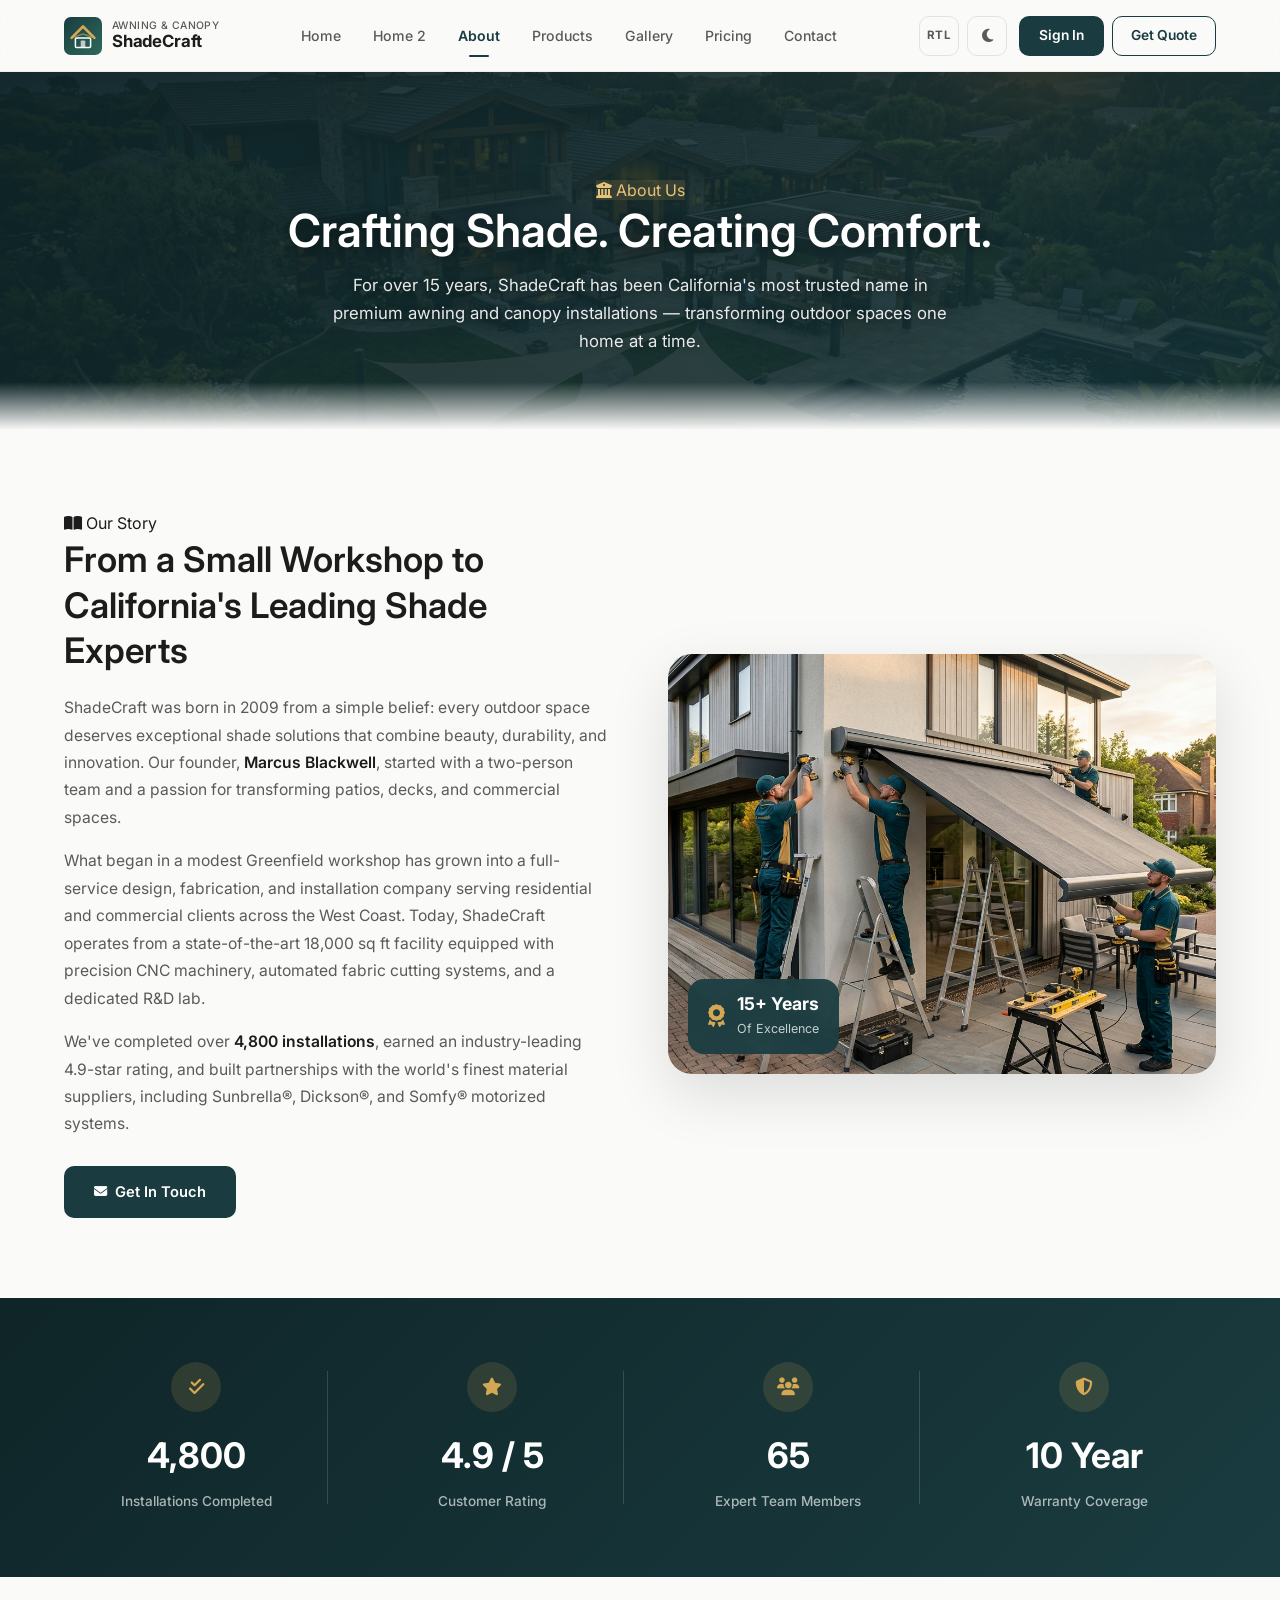
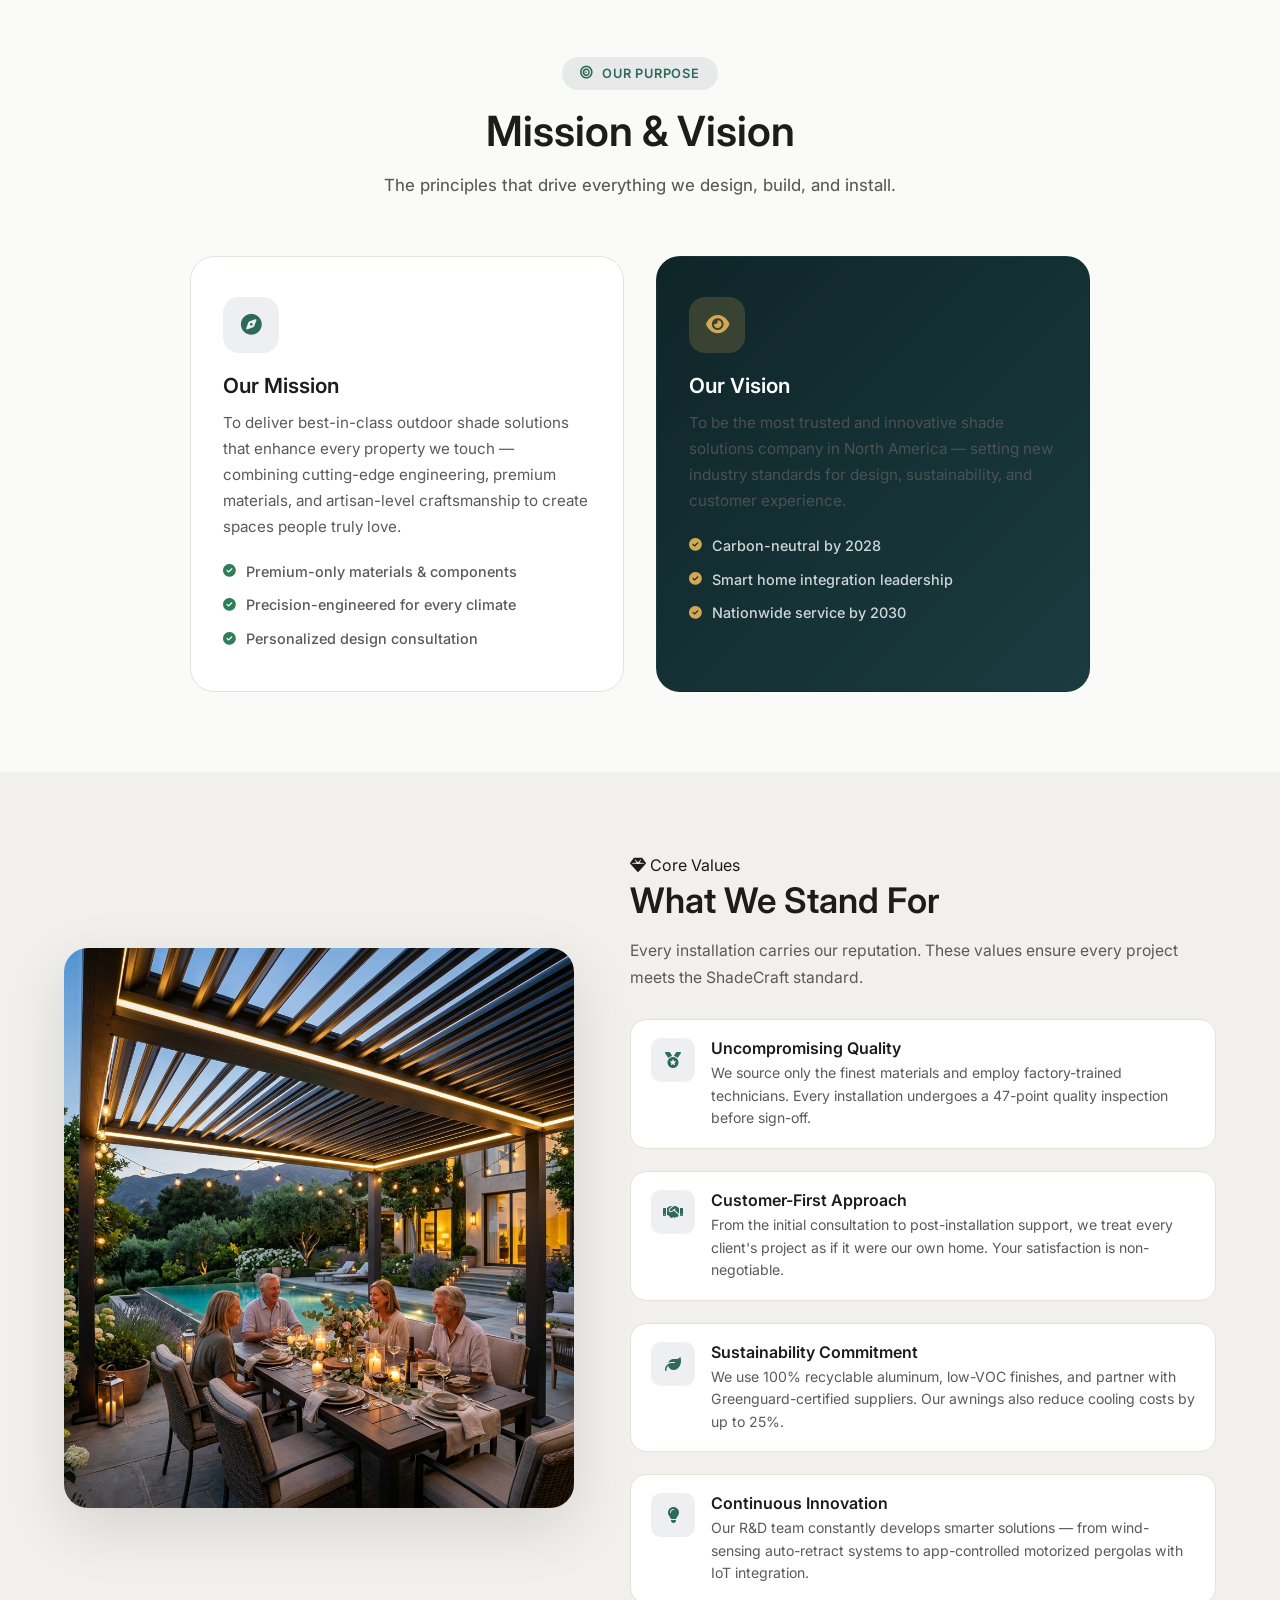
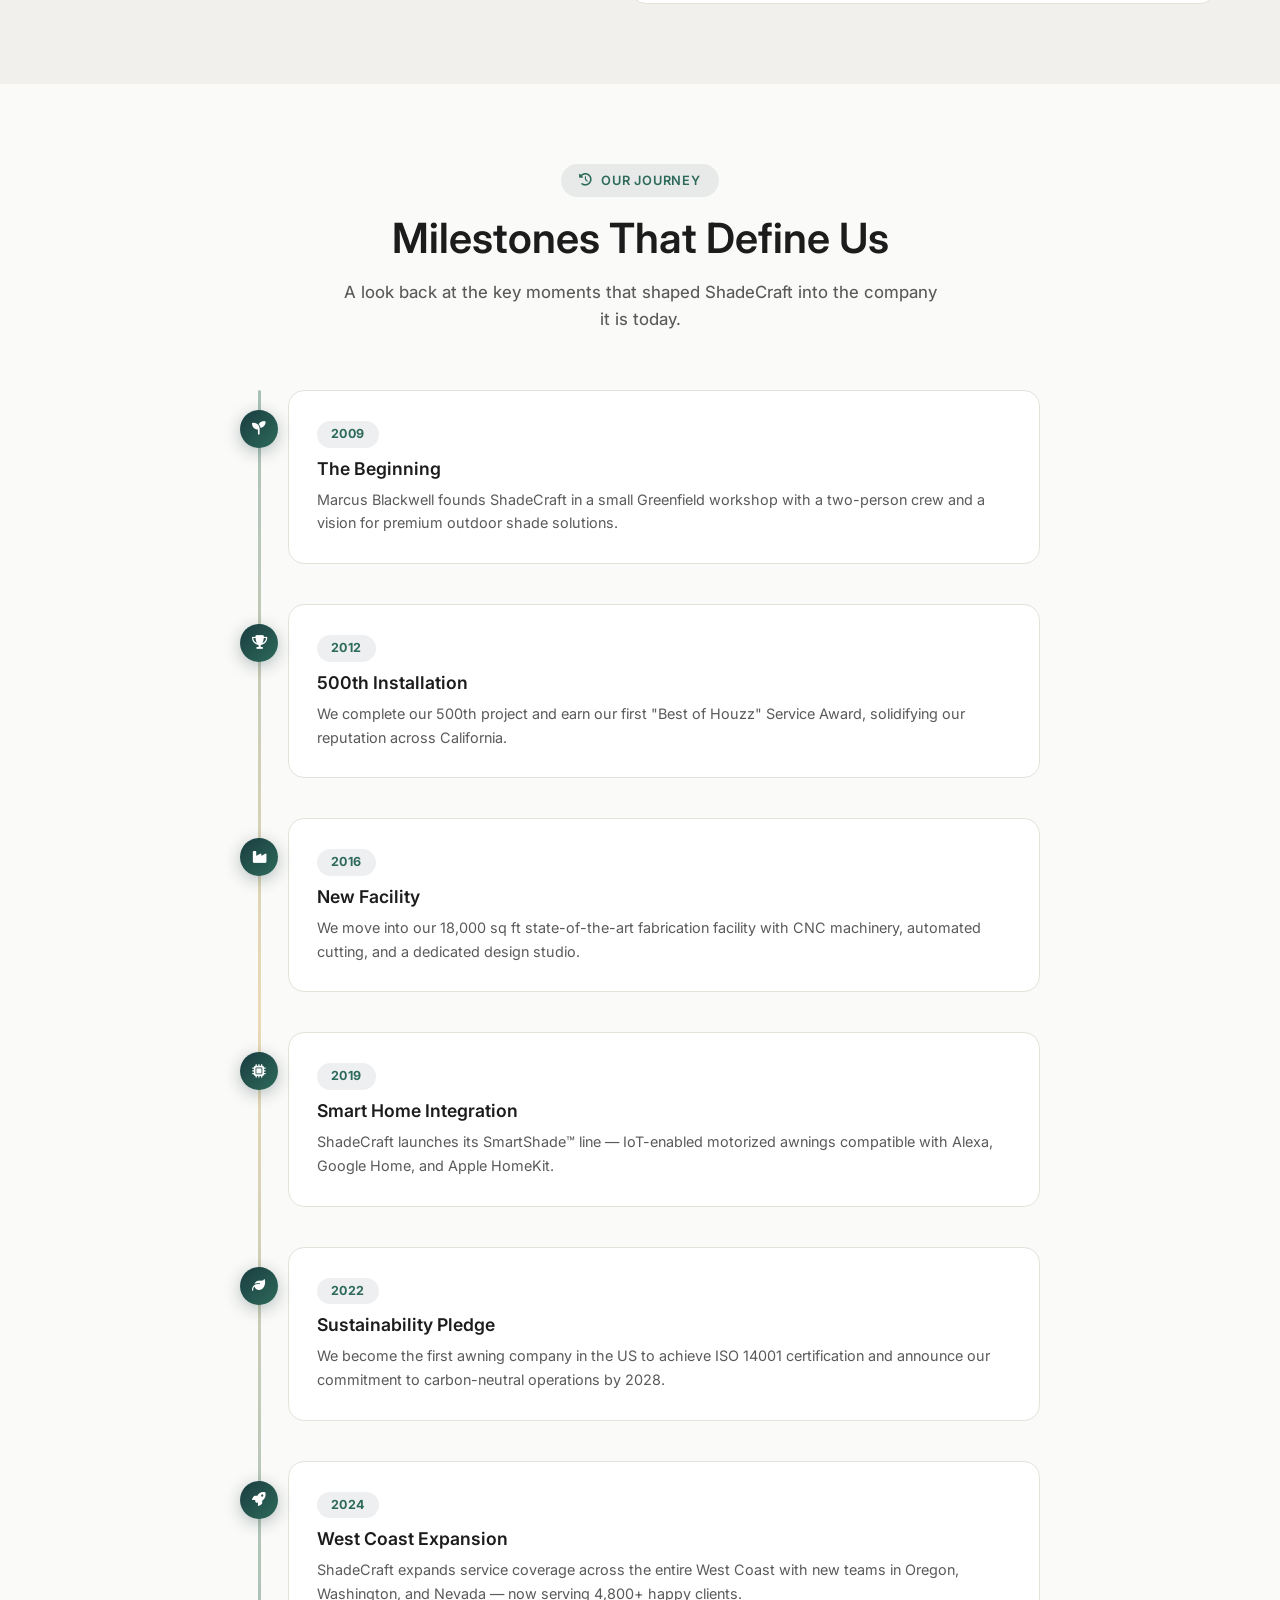
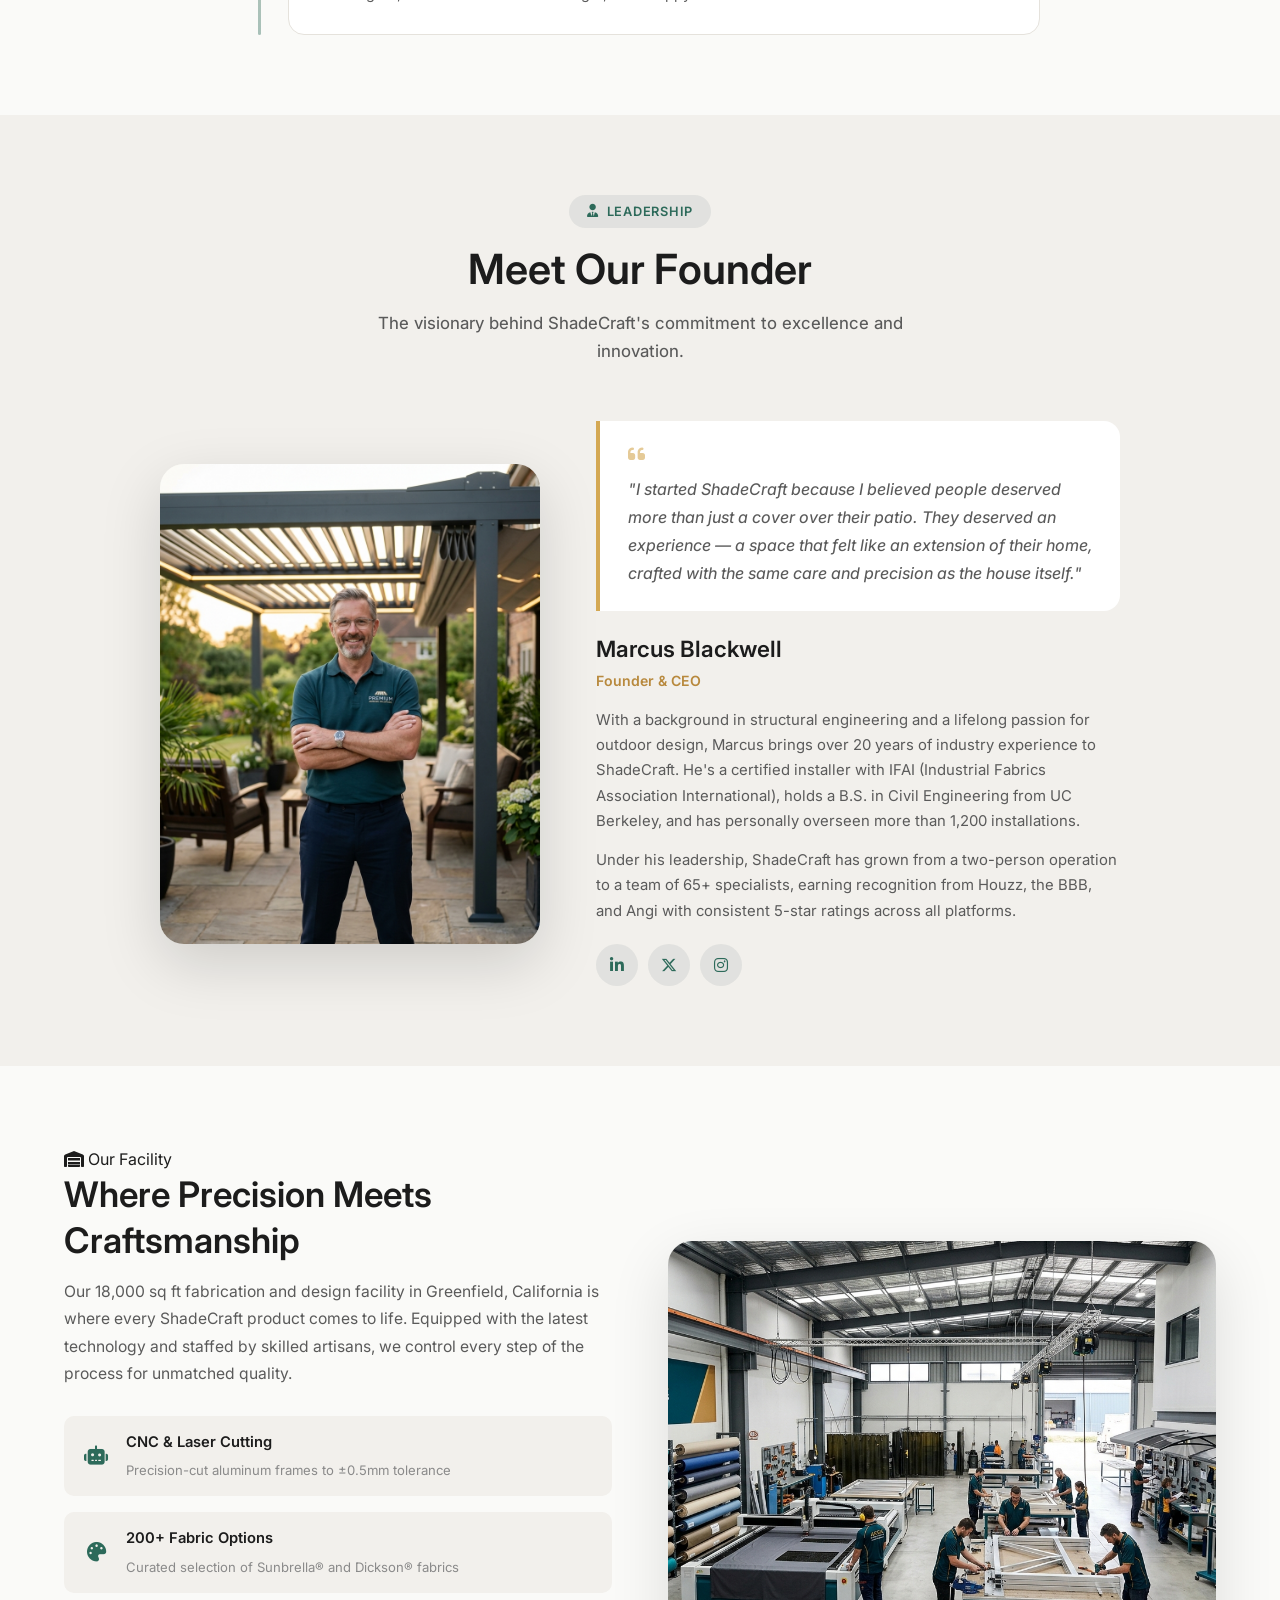
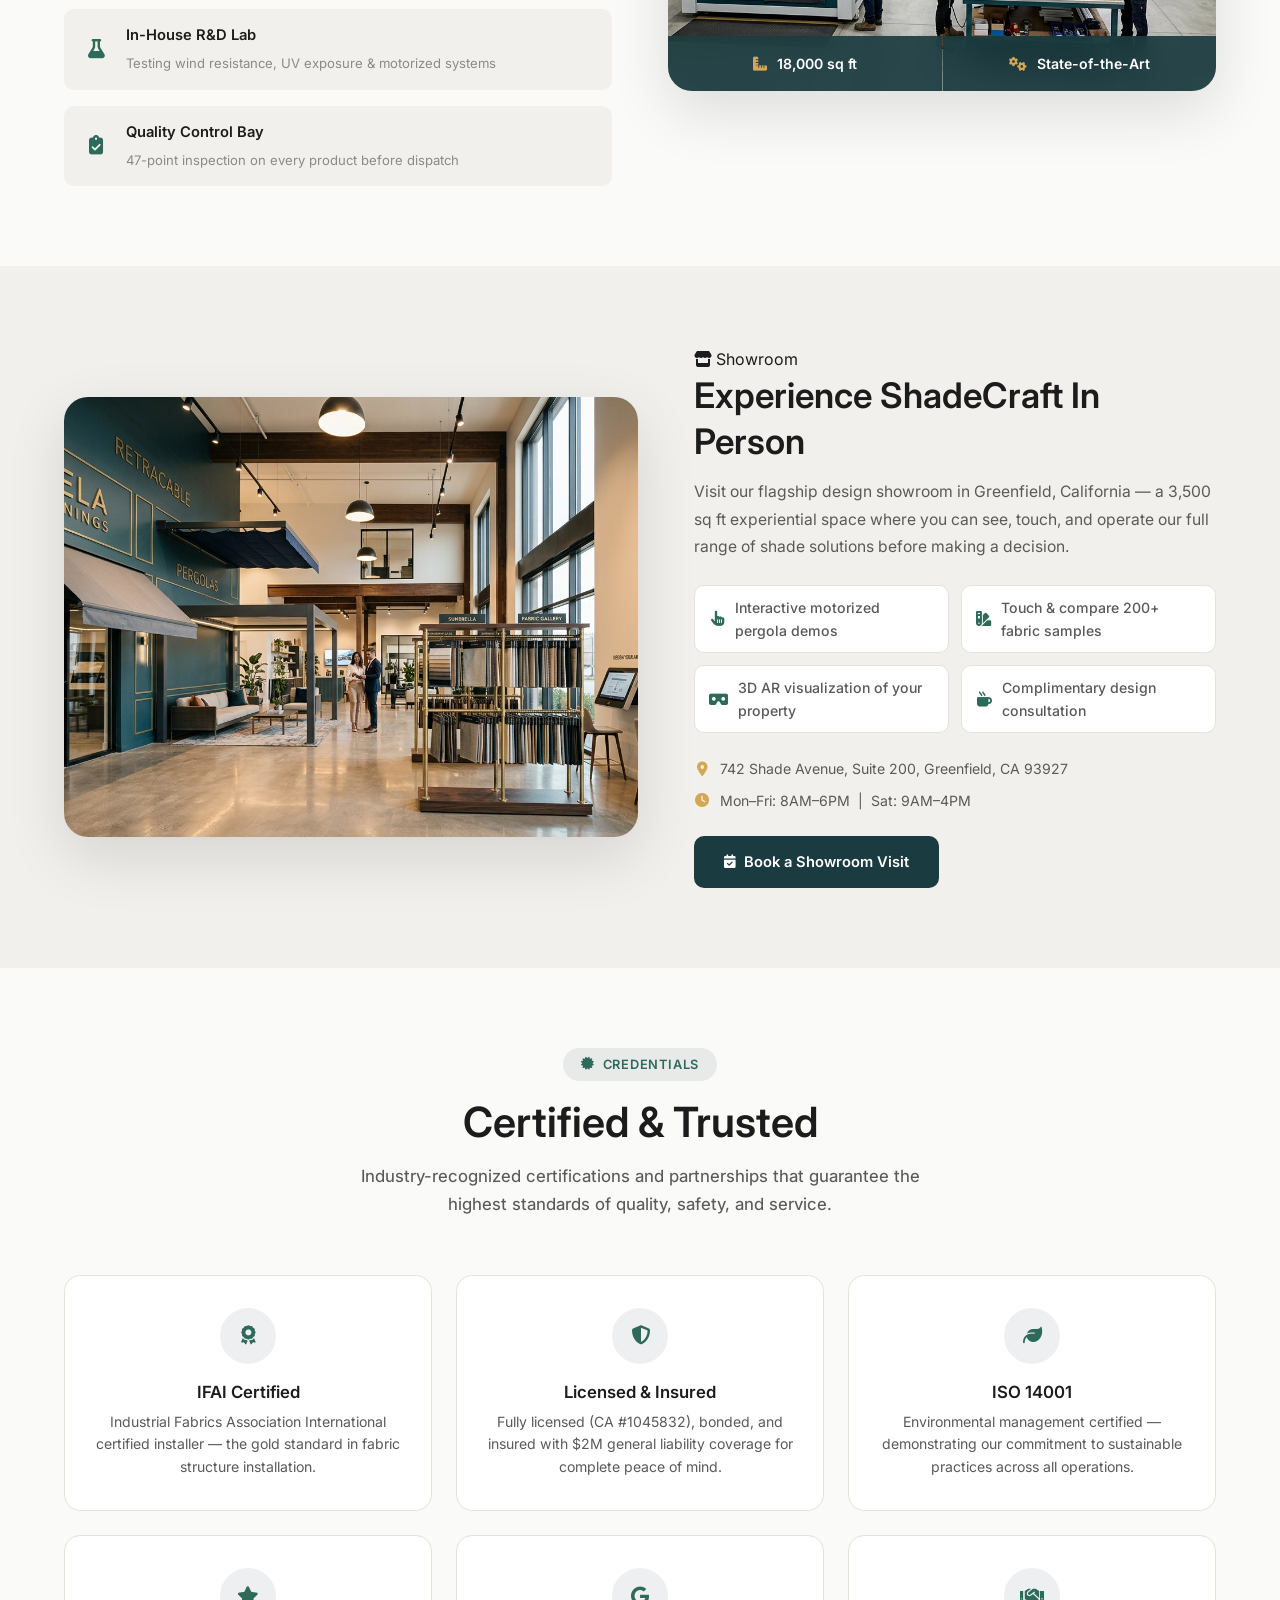
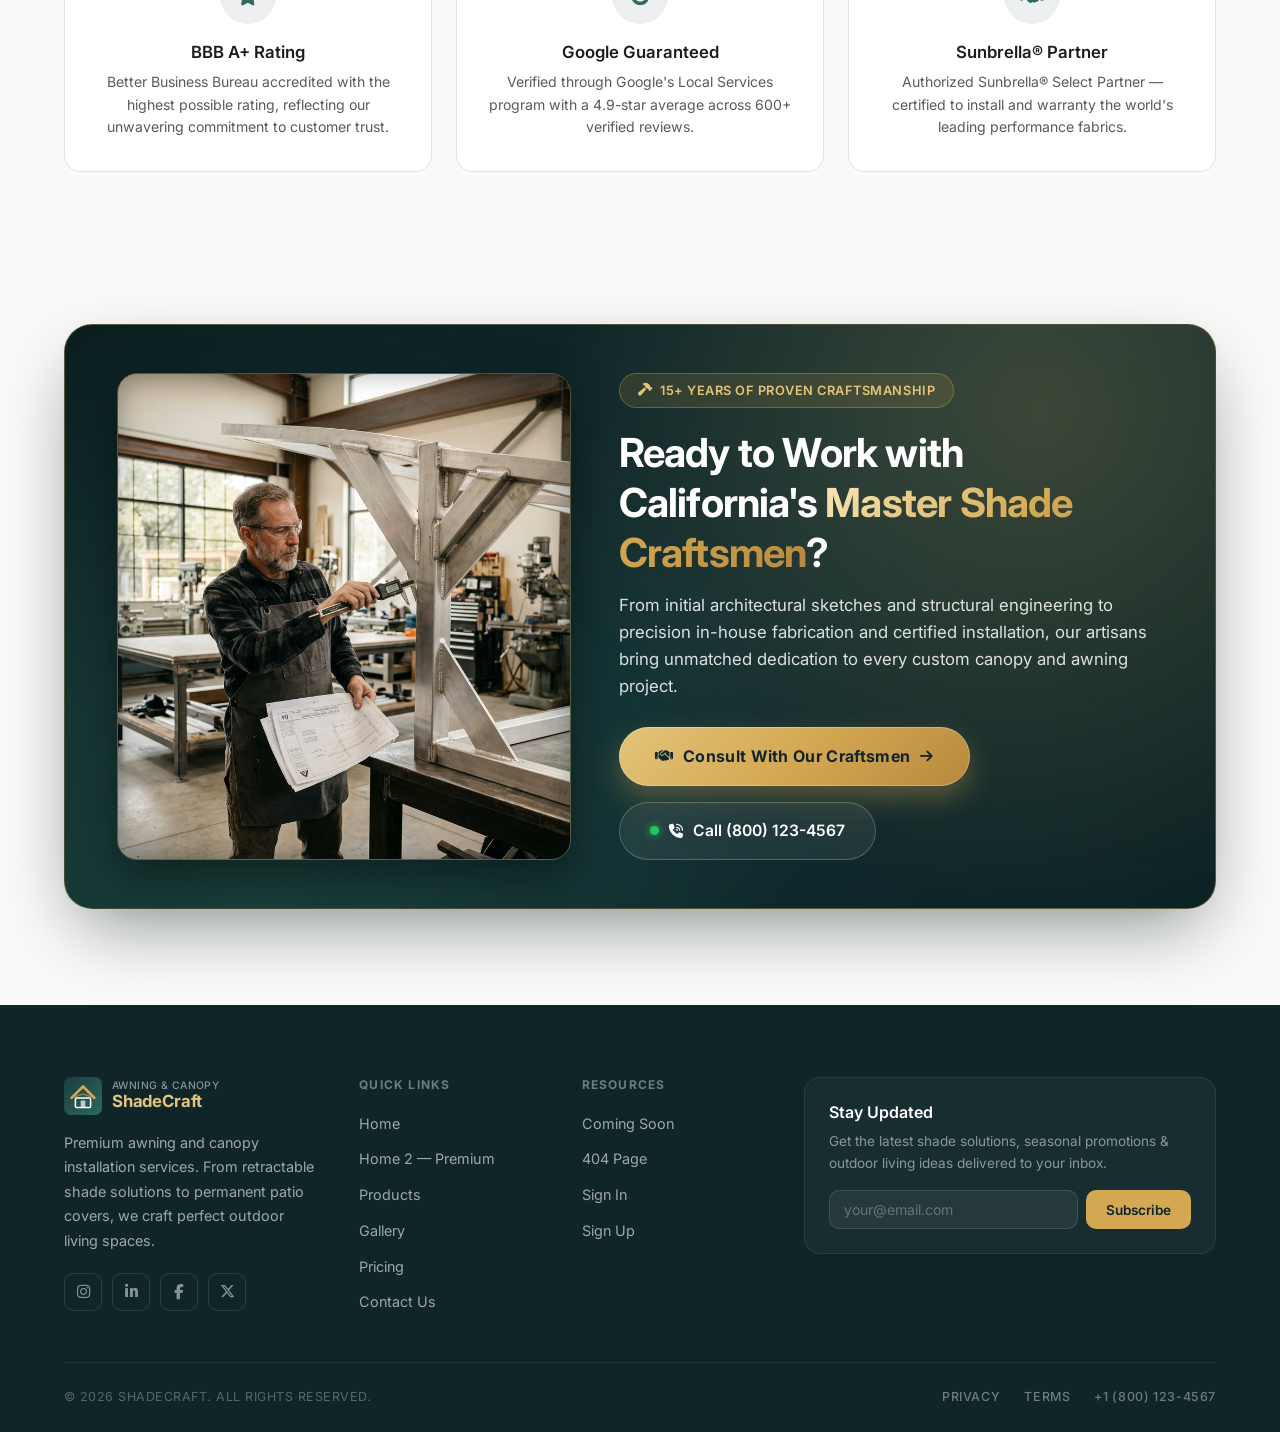
==== about.html @ ec779651 "feat: enhance UI components, add new hero banners and CTA sections, and create about page" ====
<!DOCTYPE html>
<html lang="en" dir="ltr">
<head>
    <meta charset="UTF-8">
    <meta name="viewport" content="width=device-width, initial-scale=1.0">
    <title>About ShadeCraft — Our Story, Mission & Expert Team</title>
    <meta name="description" content="Discover the ShadeCraft story — over 15 years of premium awning and canopy installations. Meet our expert team, learn our values, and see why thousands trust us with their outdoor spaces.">
    <link rel="icon" href="favicon.svg" type="image/svg+xml">
    <link rel="stylesheet" href="style.css">
    <link rel="stylesheet" href="https://cdnjs.cloudflare.com/ajax/libs/font-awesome/6.5.1/css/all.min.css">
    <script src="components.js" defer></script>
</head>
<body>
    <div id="navbar-placeholder"></div>

    <!-- ===== ABOUT HERO (same height/template as contact page) ===== -->
    <section class="contact-hero about-hero">
        <img src="assets/images/about-hero-banner.jpg" alt="Luxury home with premium awning, pergola and shade installations at sunset" class="about-hero-bg page-hero-bg" loading="eager">
        <div class="container" style="position:relative;z-index:2;">
            <span class="section-badge" style="color:var(--secondary-light);background:rgba(212,168,83,0.15);margin-bottom:16px;"><i class="fas fa-building-columns"></i> About Us</span>
            <h1>Crafting Shade. Creating Comfort.</h1>
            <p>For over 15 years, ShadeCraft has been California's most trusted name in premium awning and canopy installations — transforming outdoor spaces one home at a time.</p>
        </div>
    </section>

    <!-- ===== OUR STORY ===== -->
    <section class="about-story section">
        <div class="container">
            <div class="about-story-layout">
                <div class="about-story-content slide-left">
                    <span class="section-badge"><i class="fas fa-book-open"></i> Our Story</span>
                    <h2>From a Small Workshop to California's Leading Shade Experts</h2>
                    <p>ShadeCraft was born in 2009 from a simple belief: every outdoor space deserves exceptional shade solutions that combine beauty, durability, and innovation. Our founder, <strong>Marcus Blackwell</strong>, started with a two-person team and a passion for transforming patios, decks, and commercial spaces.</p>
                    <p>What began in a modest Greenfield workshop has grown into a full-service design, fabrication, and installation company serving residential and commercial clients across the West Coast. Today, ShadeCraft operates from a state-of-the-art 18,000 sq ft facility equipped with precision CNC machinery, automated fabric cutting systems, and a dedicated R&D lab.</p>
                    <p>We've completed over <strong>4,800 installations</strong>, earned an industry-leading 4.9-star rating, and built partnerships with the world's finest material suppliers, including Sunbrella®, Dickson®, and Somfy® motorized systems.</p>
                    <a href="contact.html" class="btn btn-primary" style="margin-top:12px;"><i class="fas fa-envelope"></i> Get In Touch</a>
                </div>
                <div class="about-story-image slide-right">
                    <img src="assets/images/about-team-installing.jpg" alt="ShadeCraft expert team installing a premium retractable awning on a modern home" loading="lazy">
                    <div class="about-story-image-badge">
                        <i class="fas fa-award"></i>
                        <div>
                            <strong>15+ Years</strong>
                            <span>Of Excellence</span>
                        </div>
                    </div>
                </div>
            </div>
        </div>
    </section>

    <!-- ===== STATS BAR ===== -->
    <section class="about-stats-bar">
        <div class="container">
            <div class="about-stats-grid">
                <div class="about-stat-item fade-up">
                    <div class="about-stat-icon"><i class="fas fa-check-double"></i></div>
                    <div class="about-stat-number" data-count="4800">4,800+</div>
                    <div class="about-stat-label">Installations Completed</div>
                </div>
                <div class="about-stat-item fade-up">
                    <div class="about-stat-icon"><i class="fas fa-star"></i></div>
                    <div class="about-stat-number">4.9 / 5</div>
                    <div class="about-stat-label">Customer Rating</div>
                </div>
                <div class="about-stat-item fade-up">
                    <div class="about-stat-icon"><i class="fas fa-users"></i></div>
                    <div class="about-stat-number" data-count="65">65+</div>
                    <div class="about-stat-label">Expert Team Members</div>
                </div>
                <div class="about-stat-item fade-up">
                    <div class="about-stat-icon"><i class="fas fa-shield-halved"></i></div>
                    <div class="about-stat-number">10 Year</div>
                    <div class="about-stat-label">Warranty Coverage</div>
                </div>
            </div>
        </div>
    </section>

    <!-- ===== MISSION & VISION ===== -->
    <section class="about-mission section">
        <div class="container">
            <div class="section-header fade-up">
                <span class="section-badge"><i class="fas fa-bullseye"></i> Our Purpose</span>
                <h2>Mission & Vision</h2>
                <p>The principles that drive everything we design, build, and install.</p>
            </div>
            <div class="about-mission-cards">
                <div class="about-mission-card fade-up">
                    <div class="about-mission-card-icon">
                        <i class="fas fa-compass"></i>
                    </div>
                    <h3>Our Mission</h3>
                    <p>To deliver best-in-class outdoor shade solutions that enhance every property we touch — combining cutting-edge engineering, premium materials, and artisan-level craftsmanship to create spaces people truly love.</p>
                    <ul class="about-mission-list">
                        <li><i class="fas fa-check-circle"></i> Premium-only materials & components</li>
                        <li><i class="fas fa-check-circle"></i> Precision-engineered for every climate</li>
                        <li><i class="fas fa-check-circle"></i> Personalized design consultation</li>
                    </ul>
                </div>
                <div class="about-mission-card about-mission-card-highlight fade-up">
                    <div class="about-mission-card-icon">
                        <i class="fas fa-eye"></i>
                    </div>
                    <h3>Our Vision</h3>
                    <p>To be the most trusted and innovative shade solutions company in North America — setting new industry standards for design, sustainability, and customer experience.</p>
                    <ul class="about-mission-list">
                        <li><i class="fas fa-check-circle"></i> Carbon-neutral by 2028</li>
                        <li><i class="fas fa-check-circle"></i> Smart home integration leadership</li>
                        <li><i class="fas fa-check-circle"></i> Nationwide service by 2030</li>
                    </ul>
                </div>
            </div>
        </div>
    </section>

    <!-- ===== CORE VALUES ===== -->
    <section class="about-values section" style="background: var(--bg-alt);">
        <div class="container">
            <div class="about-values-layout">
                <div class="about-values-image slide-left">
                    <img src="assets/images/about-values.jpg" alt="Luxury pergola with LED lighting over an elegant outdoor dining area at twilight" loading="lazy">
                </div>
                <div class="about-values-content slide-right">
                    <span class="section-badge"><i class="fas fa-gem"></i> Core Values</span>
                    <h2>What We Stand For</h2>
                    <p>Every installation carries our reputation. These values ensure every project meets the ShadeCraft standard.</p>
                    <div class="about-values-list">
                        <div class="about-value-item">
                            <div class="about-value-icon"><i class="fas fa-medal"></i></div>
                            <div>
                                <h4>Uncompromising Quality</h4>
                                <p>We source only the finest materials and employ factory-trained technicians. Every installation undergoes a 47-point quality inspection before sign-off.</p>
                            </div>
                        </div>
                        <div class="about-value-item">
                            <div class="about-value-icon"><i class="fas fa-handshake"></i></div>
                            <div>
                                <h4>Customer-First Approach</h4>
                                <p>From the initial consultation to post-installation support, we treat every client's project as if it were our own home. Your satisfaction is non-negotiable.</p>
                            </div>
                        </div>
                        <div class="about-value-item">
                            <div class="about-value-icon"><i class="fas fa-leaf"></i></div>
                            <div>
                                <h4>Sustainability Commitment</h4>
                                <p>We use 100% recyclable aluminum, low-VOC finishes, and partner with Greenguard-certified suppliers. Our awnings also reduce cooling costs by up to 25%.</p>
                            </div>
                        </div>
                        <div class="about-value-item">
                            <div class="about-value-icon"><i class="fas fa-lightbulb"></i></div>
                            <div>
                                <h4>Continuous Innovation</h4>
                                <p>Our R&D team constantly develops smarter solutions — from wind-sensing auto-retract systems to app-controlled motorized pergolas with IoT integration.</p>
                            </div>
                        </div>
                    </div>
                </div>
            </div>
        </div>
    </section>

    <!-- ===== OUR JOURNEY TIMELINE ===== -->
    <section class="about-timeline section">
        <div class="container">
            <div class="section-header fade-up">
                <span class="section-badge"><i class="fas fa-clock-rotate-left"></i> Our Journey</span>
                <h2>Milestones That Define Us</h2>
                <p>A look back at the key moments that shaped ShadeCraft into the company it is today.</p>
            </div>
            <div class="about-timeline-track">
                <div class="about-timeline-line"></div>
                <div class="about-timeline-item fade-up">
                    <div class="about-timeline-dot"><i class="fas fa-seedling"></i></div>
                    <div class="about-timeline-card">
                        <span class="about-timeline-year">2009</span>
                        <h4>The Beginning</h4>
                        <p>Marcus Blackwell founds ShadeCraft in a small Greenfield workshop with a two-person crew and a vision for premium outdoor shade solutions.</p>
                    </div>
                </div>
                <div class="about-timeline-item fade-up">
                    <div class="about-timeline-dot"><i class="fas fa-trophy"></i></div>
                    <div class="about-timeline-card">
                        <span class="about-timeline-year">2012</span>
                        <h4>500th Installation</h4>
                        <p>We complete our 500th project and earn our first "Best of Houzz" Service Award, solidifying our reputation across California.</p>
                    </div>
                </div>
                <div class="about-timeline-item fade-up">
                    <div class="about-timeline-dot"><i class="fas fa-industry"></i></div>
                    <div class="about-timeline-card">
                        <span class="about-timeline-year">2016</span>
                        <h4>New Facility</h4>
                        <p>We move into our 18,000 sq ft state-of-the-art fabrication facility with CNC machinery, automated cutting, and a dedicated design studio.</p>
                    </div>
                </div>
                <div class="about-timeline-item fade-up">
                    <div class="about-timeline-dot"><i class="fas fa-microchip"></i></div>
                    <div class="about-timeline-card">
                        <span class="about-timeline-year">2019</span>
                        <h4>Smart Home Integration</h4>
                        <p>ShadeCraft launches its SmartShade™ line — IoT-enabled motorized awnings compatible with Alexa, Google Home, and Apple HomeKit.</p>
                    </div>
                </div>
                <div class="about-timeline-item fade-up">
                    <div class="about-timeline-dot"><i class="fas fa-leaf"></i></div>
                    <div class="about-timeline-card">
                        <span class="about-timeline-year">2022</span>
                        <h4>Sustainability Pledge</h4>
                        <p>We become the first awning company in the US to achieve ISO 14001 certification and announce our commitment to carbon-neutral operations by 2028.</p>
                    </div>
                </div>
                <div class="about-timeline-item fade-up">
                    <div class="about-timeline-dot"><i class="fas fa-rocket"></i></div>
                    <div class="about-timeline-card">
                        <span class="about-timeline-year">2024</span>
                        <h4>West Coast Expansion</h4>
                        <p>ShadeCraft expands service coverage across the entire West Coast with new teams in Oregon, Washington, and Nevada — now serving 4,800+ happy clients.</p>
                    </div>
                </div>
            </div>
        </div>
    </section>

    <!-- ===== FOUNDER & LEADERSHIP ===== -->
    <section class="about-leadership section" style="background: var(--bg-alt);">
        <div class="container">
            <div class="section-header fade-up">
                <span class="section-badge"><i class="fas fa-user-tie"></i> Leadership</span>
                <h2>Meet Our Founder</h2>
                <p>The visionary behind ShadeCraft's commitment to excellence and innovation.</p>
            </div>
            <div class="about-founder-layout">
                <div class="about-founder-image scale-in">
                    <img src="assets/images/about-founder.jpg" alt="Marcus Blackwell — Founder and CEO of ShadeCraft" loading="lazy">
                </div>
                <div class="about-founder-content slide-right">
                    <div class="about-founder-quote">
                        <i class="fas fa-quote-left"></i>
                        <blockquote>"I started ShadeCraft because I believed people deserved more than just a cover over their patio. They deserved an experience — a space that felt like an extension of their home, crafted with the same care and precision as the house itself."</blockquote>
                    </div>
                    <h3>Marcus Blackwell</h3>
                    <span class="about-founder-title">Founder & CEO</span>
                    <p>With a background in structural engineering and a lifelong passion for outdoor design, Marcus brings over 20 years of industry experience to ShadeCraft. He's a certified installer with IFAI (Industrial Fabrics Association International), holds a B.S. in Civil Engineering from UC Berkeley, and has personally overseen more than 1,200 installations.</p>
                    <p>Under his leadership, ShadeCraft has grown from a two-person operation to a team of 65+ specialists, earning recognition from Houzz, the BBB, and Angi with consistent 5-star ratings across all platforms.</p>
                    <div class="about-founder-social">
                        <a href="#" class="about-social-link" aria-label="LinkedIn"><i class="fab fa-linkedin-in"></i></a>
                        <a href="#" class="about-social-link" aria-label="Twitter"><i class="fab fa-x-twitter"></i></a>
                        <a href="#" class="about-social-link" aria-label="Instagram"><i class="fab fa-instagram"></i></a>
                    </div>
                </div>
            </div>
        </div>
    </section>

    <!-- ===== OUR FACILITY ===== -->
    <section class="about-facility section">
        <div class="container">
            <div class="about-facility-layout">
                <div class="about-facility-content slide-left">
                    <span class="section-badge"><i class="fas fa-warehouse"></i> Our Facility</span>
                    <h2>Where Precision Meets Craftsmanship</h2>
                    <p>Our 18,000 sq ft fabrication and design facility in Greenfield, California is where every ShadeCraft product comes to life. Equipped with the latest technology and staffed by skilled artisans, we control every step of the process for unmatched quality.</p>
                    <div class="about-facility-features">
                        <div class="about-facility-feature">
                            <i class="fas fa-robot"></i>
                            <div>
                                <strong>CNC & Laser Cutting</strong>
                                <span>Precision-cut aluminum frames to ±0.5mm tolerance</span>
                            </div>
                        </div>
                        <div class="about-facility-feature">
                            <i class="fas fa-palette"></i>
                            <div>
                                <strong>200+ Fabric Options</strong>
                                <span>Curated selection of Sunbrella® and Dickson® fabrics</span>
                            </div>
                        </div>
                        <div class="about-facility-feature">
                            <i class="fas fa-flask"></i>
                            <div>
                                <strong>In-House R&D Lab</strong>
                                <span>Testing wind resistance, UV exposure & motorized systems</span>
                            </div>
                        </div>
                        <div class="about-facility-feature">
                            <i class="fas fa-clipboard-check"></i>
                            <div>
                                <strong>Quality Control Bay</strong>
                                <span>47-point inspection on every product before dispatch</span>
                            </div>
                        </div>
                    </div>
                </div>
                <div class="about-facility-image slide-right">
                    <img src="assets/images/about-workshop.jpg" alt="ShadeCraft's state-of-the-art fabrication facility with CNC machines and skilled workers" loading="lazy">
                    <div class="about-facility-image-overlay">
                        <div class="about-facility-overlay-item">
                            <i class="fas fa-ruler-combined"></i>
                            <span>18,000 sq ft</span>
                        </div>
                        <div class="about-facility-overlay-item">
                            <i class="fas fa-cogs"></i>
                            <span>State-of-the-Art</span>
                        </div>
                    </div>
                </div>
            </div>
        </div>
    </section>

    <!-- ===== SHOWROOM ===== -->
    <section class="about-showroom section" style="background: var(--bg-alt);">
        <div class="container">
            <div class="about-showroom-layout">
                <div class="about-showroom-image slide-left">
                    <img src="assets/images/about-showroom.jpg" alt="ShadeCraft design showroom with awning displays, fabric galleries and consultation kiosks" loading="lazy">
                </div>
                <div class="about-showroom-content slide-right">
                    <span class="section-badge"><i class="fas fa-store"></i> Showroom</span>
                    <h2>Experience ShadeCraft In Person</h2>
                    <p>Visit our flagship design showroom in Greenfield, California — a 3,500 sq ft experiential space where you can see, touch, and operate our full range of shade solutions before making a decision.</p>
                    <div class="about-showroom-highlights">
                        <div class="about-showroom-highlight">
                            <i class="fas fa-hand-pointer"></i>
                            <span>Interactive motorized pergola demos</span>
                        </div>
                        <div class="about-showroom-highlight">
                            <i class="fas fa-swatchbook"></i>
                            <span>Touch & compare 200+ fabric samples</span>
                        </div>
                        <div class="about-showroom-highlight">
                            <i class="fas fa-vr-cardboard"></i>
                            <span>3D AR visualization of your property</span>
                        </div>
                        <div class="about-showroom-highlight">
                            <i class="fas fa-mug-hot"></i>
                            <span>Complimentary design consultation</span>
                        </div>
                    </div>
                    <div class="about-showroom-info">
                        <div class="about-showroom-info-item">
                            <i class="fas fa-location-dot"></i>
                            <span>742 Shade Avenue, Suite 200, Greenfield, CA 93927</span>
                        </div>
                        <div class="about-showroom-info-item">
                            <i class="fas fa-clock"></i>
                            <span>Mon–Fri: 8AM–6PM &nbsp;|&nbsp; Sat: 9AM–4PM</span>
                        </div>
                    </div>
                    <a href="contact.html" class="btn btn-primary" style="margin-top:8px;"><i class="fas fa-calendar-check"></i> Book a Showroom Visit</a>
                </div>
            </div>
        </div>
    </section>

    <!-- ===== CERTIFICATIONS ===== -->
    <section class="about-certifications section">
        <div class="container">
            <div class="section-header fade-up">
                <span class="section-badge"><i class="fas fa-certificate"></i> Credentials</span>
                <h2>Certified & Trusted</h2>
                <p>Industry-recognized certifications and partnerships that guarantee the highest standards of quality, safety, and service.</p>
            </div>
            <div class="about-cert-grid">
                <div class="about-cert-card fade-up">
                    <div class="about-cert-icon"><i class="fas fa-award"></i></div>
                    <h4>IFAI Certified</h4>
                    <p>Industrial Fabrics Association International certified installer — the gold standard in fabric structure installation.</p>
                </div>
                <div class="about-cert-card fade-up">
                    <div class="about-cert-icon"><i class="fas fa-shield-halved"></i></div>
                    <h4>Licensed & Insured</h4>
                    <p>Fully licensed (CA #1045832), bonded, and insured with $2M general liability coverage for complete peace of mind.</p>
                </div>
                <div class="about-cert-card fade-up">
                    <div class="about-cert-icon"><i class="fas fa-leaf"></i></div>
                    <h4>ISO 14001</h4>
                    <p>Environmental management certified — demonstrating our commitment to sustainable practices across all operations.</p>
                </div>
                <div class="about-cert-card fade-up">
                    <div class="about-cert-icon"><i class="fas fa-star"></i></div>
                    <h4>BBB A+ Rating</h4>
                    <p>Better Business Bureau accredited with the highest possible rating, reflecting our unwavering commitment to customer trust.</p>
                </div>
                <div class="about-cert-card fade-up">
                    <div class="about-cert-icon"><i class="fab fa-google"></i></div>
                    <h4>Google Guaranteed</h4>
                    <p>Verified through Google's Local Services program with a 4.9-star average across 600+ verified reviews.</p>
                </div>
                <div class="about-cert-card fade-up">
                    <div class="about-cert-icon"><i class="fas fa-handshake"></i></div>
                    <h4>Sunbrella® Partner</h4>
                    <p>Authorized Sunbrella® Select Partner — certified to install and warranty the world's leading performance fabrics.</p>
                </div>
            </div>
        </div>
    </section>

    <!-- ===== CTA BANNER (About: Image Left, CTA Right) ===== -->
    <section class="cta-banner cta-about">
        <div class="container">
            <div class="cta-about-wrapper fade-up">
                <div class="cta-about-media">
                    <img src="assets/images/about-cta-craftsmen.jpg" alt="Master shade craftsman inspecting custom aluminum awning canopy frame" class="cta-about-img" loading="lazy">
                </div>
                <div class="cta-about-content">
                    <span class="cta-badge"><i class="fas fa-hammer"></i> 15+ Years of Proven Craftsmanship</span>
                    <h2>Ready to Work with California's <span class="cta-title-accent">Master Shade Craftsmen</span>?</h2>
                    <p>From initial architectural sketches and structural engineering to precision in-house fabrication and certified installation, our artisans bring unmatched dedication to every custom canopy and awning project.</p>
                    <div class="cta-actions" style="justify-content: flex-start; margin-bottom: 0;">
                        <a href="contact.html" class="btn btn-cta-primary">
                            <i class="fas fa-handshake"></i>
                            <span>Consult With Our Craftsmen</span>
                            <i class="fas fa-arrow-right cta-arrow"></i>
                        </a>
                        <a href="tel:18001234567" class="btn btn-cta-secondary">
                            <span class="cta-call-indicator"></span>
                            <i class="fas fa-phone-volume"></i>
                            <span>Call (800) 123-4567</span>
                        </a>
                    </div>
                </div>
            </div>
        </div>
    </section>

    <div id="footer-placeholder"></div>
</body>
</html>
---- style.css ----
/* ===================================================
   SHADECRAFT — STYLE.CSS
   Awning & Canopy Installation Company
   Color Palette: Deep Teal (#1A3C40) + Warm Gold (#D4A853)
   =================================================== */

/* ---- IMPORTS ---- */
@import url('https://fonts.googleapis.com/css2?family=Inter:wght@300;400;500;550;600;700;800&display=swap');

/* ---- ROOT VARIABLES ---- */
:root {
    /* Primary & Secondary */
    --primary: #1A3C40;
    --primary-light: #2D6A5A;
    --primary-dark: #0F2528;
    --primary-rgb: 26, 60, 64;
    --secondary: #D4A853;
    --secondary-light: #E4C47A;
    --secondary-dark: #B8893D;
    --secondary-rgb: 212, 168, 83;

    /* Neutrals */
    --bg: #FAFAF8;
    --bg-alt: #F2F0EC;
    --bg-card: #FFFFFF;
    --text: #1C1C1C;
    --text-secondary: #5A5A5A;
    --text-muted: #8A8A8A;
    --border: #E5E2DC;
    --border-light: #F0EDE7;
    --shadow: rgba(0,0,0,0.06);
    --shadow-md: rgba(0,0,0,0.1);

    /* Status */
    --success: #2E7D5B;
    --warning: #D4A853;
    --danger: #C04040;
    --info: #3A7CA5;

    /* Sizing */
    --nav-height: 72px;
    --radius: 10px;
    --radius-lg: 16px;
    --radius-xl: 24px;
    --radius-full: 9999px;
    --container: 1200px;
    --container-sm: 800px;
    --transition: 0.3s cubic-bezier(0.4, 0, 0.2, 1);

    /* Typography */
    --font: 'Inter', -apple-system, BlinkMacSystemFont, 'Segoe UI', sans-serif;
}

/* ---- DARK MODE ---- */
.dark {
    --bg: #0E1A1B;
    --bg-alt: #152425;
    --bg-card: #1A2F31;
    --text: #F0ECE4;
    --text-secondary: #B5AFA5;
    --text-muted: #7A756C;
    --border: #2A3E3F;
    --border-light: #1F3233;
    --shadow: rgba(0,0,0,0.2);
    --shadow-md: rgba(0,0,0,0.3);
}

/* ---- RESET ---- */
*, *::before, *::after { box-sizing: border-box; margin: 0; padding: 0; }
html {
    scroll-behavior: smooth;
    -webkit-text-size-adjust: 100%;
    overflow-x: hidden;
}
body {
    font-family: var(--font);
    font-weight: 400;
    color: var(--text);
    background: var(--bg);
    line-height: 1.65;
    -webkit-font-smoothing: antialiased;
    overflow-x: clip;
    min-height: 100vh;
    transition: background var(--transition), color var(--transition);
}
img { max-width: 100%; height: auto; display: block; }
a { color: inherit; text-decoration: none; transition: color var(--transition); }
button { cursor: pointer; border: none; background: none; font-family: var(--font); }
ul, ol { list-style: none; }
h1, h2, h3, h4, h5, h6 { font-weight: 600; line-height: 1.25; color: var(--text); }
p { font-weight: 400; }

/* ---- UTILITIES ---- */
.container { max-width: var(--container); margin: 0 auto; padding: 0 24px; }
.container-sm { max-width: var(--container-sm); margin: 0 auto; padding: 0 24px; }
.text-center { text-align: center; }
.w-full { width: 100%; }
.flex-center { display: flex; align-items: center; justify-content: center; }

/* ---- SECTION SPACING ---- */
.section { padding: 80px 0; }
.section-sm { padding: 60px 0; }
.section-header { text-align: center; margin-bottom: 56px; }
.section-header .section-badge {
    display: inline-flex;
    align-items: center;
    gap: 8px;
    padding: 6px 18px;
    border-radius: var(--radius-full);
    background: rgba(var(--primary-rgb), 0.08);
    color: var(--primary-light);
    font-size: 0.8rem;
    font-weight: 600;
    letter-spacing: 0.06em;
    text-transform: uppercase;
    margin-bottom: 16px;
}
.dark .section-header .section-badge {
    background: rgba(var(--secondary-rgb), 0.12);
    color: var(--secondary-light);
}
.section-header h2 {
    font-size: clamp(1.8rem, 4vw, 2.6rem);
    font-weight: 600;
    margin-bottom: 14px;
    color: var(--text);
}
.section-header p {
    font-size: 1.05rem;
    color: var(--text-secondary);
    max-width: 600px;
    margin: 0 auto;
    font-weight: 450;
}

/* ---- BUTTONS ---- */
.btn {
    display: inline-flex;
    align-items: center;
    justify-content: center;
    gap: 8px;
    padding: 12px 28px;
    border-radius: var(--radius);
    font-size: 0.92rem;
    font-weight: 600;
    cursor: pointer;
    transition: all var(--transition);
    border: 2px solid transparent;
    white-space: nowrap;
    text-align: center;
}
.btn-primary {
    background: var(--primary);
    color: #fff;
    border-color: var(--primary);
}
.btn-primary:hover {
    background: var(--primary-light);
    border-color: var(--primary-light);
    transform: translateY(-2px);
    box-shadow: 0 6px 20px rgba(var(--primary-rgb), 0.25);
}
.dark .btn-primary {
    background: var(--secondary);
    color: var(--primary-dark);
    border-color: var(--secondary);
}
.dark .btn-primary:hover {
    background: var(--secondary-light);
    border-color: var(--secondary-light);
    box-shadow: 0 6px 20px rgba(var(--secondary-rgb), 0.3);
}
.btn-secondary {
    background: transparent;
    color: var(--primary);
    border-color: var(--primary);
}
.btn-secondary:hover {
    background: var(--primary);
    color: #fff;
    transform: translateY(-2px);
}
.dark .btn-secondary {
    color: var(--secondary);
    border-color: var(--secondary);
}
.dark .btn-secondary:hover {
    background: var(--secondary);
    color: var(--primary-dark);
}
.btn-sm {
    padding: 8px 20px;
    font-size: 0.85rem;
}
.btn-lg {
    padding: 16px 36px;
    font-size: 1rem;
}
.btn i { font-size: 0.9em; }

/* ===== NAVBAR ===== */
.navbar {
    position: fixed;
    top: 0;
    left: 0;
    right: 0;
    z-index: 1000;
    background: rgba(250, 250, 248, 0.85);
    backdrop-filter: blur(16px);
    -webkit-backdrop-filter: blur(16px);
    border-bottom: 1px solid var(--border-light);
    transition: all var(--transition);
    height: var(--nav-height);
}
.dark .navbar {
    background: rgba(14, 26, 27, 0.9);
    border-bottom-color: var(--border);
}
.navbar.scrolled {
    box-shadow: 0 4px 24px var(--shadow-md);
}
.navbar-spacer { height: var(--nav-height); }

.nav-inner {
    max-width: var(--container);
    margin: 0 auto;
    padding: 0 24px;
    display: flex;
    align-items: center;
    justify-content: space-between;
    height: 100%;
    gap: 20px;
}

/* Logo */
.nav-logo {
    display: flex;
    align-items: center;
    gap: 10px;
    text-decoration: none;
    flex-shrink: 0;
}
.nav-logo svg { width: 38px; height: 38px; flex-shrink: 0; }
.nav-logo-text { display: flex; flex-direction: column; line-height: 1.15; }
.brand-top { font-size: 0.65rem; font-weight: 500; color: var(--text-secondary); letter-spacing: 0.04em; text-transform: uppercase; }
.brand-bottom { font-size: 1.05rem; font-weight: 700; color: var(--text); letter-spacing: -0.01em; }
.dark .brand-bottom { color: var(--secondary-light); }

/* Nav Links */
.nav-links {
    display: flex;
    align-items: center;
    gap: 4px;
}
.nav-link {
    padding: 8px 14px;
    font-size: 0.88rem;
    font-weight: 500;
    color: var(--text-secondary);
    border-radius: var(--radius);
    transition: all var(--transition);
    position: relative;
}
.nav-link:hover { color: var(--text); background: var(--bg-alt); }
.nav-link.active { color: var(--primary); font-weight: 600; }
.dark .nav-link.active { color: var(--secondary); }
.nav-link.active::after {
    content: '';
    position: absolute;
    bottom: -2px;
    left: 50%;
    transform: translateX(-50%);
    width: 20px;
    height: 2px;
    background: var(--primary);
    border-radius: 2px;
}
.dark .nav-link.active::after { background: var(--secondary); }

/* Nav Actions */
.nav-actions {
    display: flex;
    align-items: center;
    gap: 8px;
}
.nav-icon-btn {
    width: 40px;
    height: 40px;
    min-height: 40px;
    max-height: 40px;
    border-radius: var(--radius);
    display: inline-flex;
    align-items: center;
    justify-content: center;
    color: var(--text-secondary);
    transition: all var(--transition);
    font-size: 0.95rem;
    background: transparent;
    border: 1px solid var(--border);
    box-sizing: border-box;
    flex-shrink: 0;
    padding: 0;
}
.nav-icon-btn:hover {
    background: var(--bg-alt);
    color: var(--text);
    border-color: var(--text-muted);
}
.dir-indicator {
    font-size: 0.72rem;
    font-weight: 700;
    letter-spacing: 0.04em;
    line-height: 1;
}
.nav-actions .btn,
.nav-actions .nav-cta-btn,
.nav-actions .nav-cta-secondary {
    height: 40px;
    min-height: 40px;
    max-height: 40px;
    box-sizing: border-box;
    display: inline-flex;
    align-items: center;
    justify-content: center;
    padding: 0 18px;
    line-height: 1;
    border-radius: var(--radius);
    font-size: 0.86rem;
    font-weight: 600;
}
.nav-cta-btn {
    margin-inline-start: 4px;
}
.nav-cta-secondary {
    border: 1.5px solid var(--primary);
    background: transparent;
    color: var(--primary);
}
.dark .nav-cta-secondary {
    border-color: var(--secondary);
    color: var(--secondary);
}
.nav-cta-secondary:hover {
    background: var(--primary);
    color: #fff;
    border-color: var(--primary);
}
.dark .nav-cta-secondary:hover {
    background: var(--secondary);
    color: var(--primary-dark);
    border-color: var(--secondary);
}

/* Mobile Menu Button */
.mobile-menu-btn {
    display: none;
    width: 40px;
    height: 40px;
    min-height: 40px;
    max-height: 40px;
    border-radius: var(--radius);
    align-items: center;
    justify-content: center;
    color: var(--text);
    font-size: 1.1rem;
    border: 1px solid var(--border);
    box-sizing: border-box;
    background: transparent;
    padding: 0;
}

/* Mobile Backdrop */
.mobile-backdrop {
    display: none;
    position: fixed;
    inset: 0;
    background: rgba(0,0,0,0.4);
    z-index: 998;
    opacity: 0;
    transition: opacity 0.3s;
}
.mobile-backdrop.open { display: block; opacity: 1; }

/* Mobile Menu */
.mobile-menu {
    display: none;
    position: fixed;
    top: var(--nav-height);
    left: 0;
    right: 0;
    background: var(--bg-card);
    border-bottom: 1px solid var(--border);
    z-index: 999;
    padding: 16px 24px 24px;
    box-shadow: 0 8px 32px var(--shadow-md);
    transform: translateY(-10px);
    opacity: 0;
    transition: all 0.3s ease;
    max-height: calc(100vh - var(--nav-height));
    overflow-y: auto;
}
.mobile-menu.open {
    display: block;
    transform: translateY(0);
    opacity: 1;
}
.mob-links-list { display: flex; flex-direction: column; gap: 4px; margin-bottom: 16px; }
.mob-link {
    display: flex;
    align-items: center;
    padding: 12px 16px;
    border-radius: var(--radius);
    font-size: 0.95rem;
    font-weight: 500;
    color: var(--text-secondary);
    transition: all var(--transition);
}
.mob-link:hover, .mob-link.active {
    background: rgba(var(--primary-rgb), 0.06);
    color: var(--primary);
}
.dark .mob-link:hover, .dark .mob-link.active {
    background: rgba(var(--secondary-rgb), 0.1);
    color: var(--secondary);
}
.mob-link-content { display: flex; align-items: center; gap: 10px; }
.mob-actions { display: flex; flex-direction: column; gap: 8px; margin-bottom: 16px; }
.mob-toggles { display: flex; gap: 8px; justify-content: center; }

/* ===== FOOTER ===== */
.footer {
    background: var(--primary-dark);
    color: #C8C4BC;
    padding: 72px 0 0;
}
.dark .footer { background: #080F10; }
.footer-grid {
    display: grid;
    grid-template-columns: 1.4fr 1fr 1fr 1.2fr;
    gap: 40px;
    padding-bottom: 48px;
    border-bottom: 1px solid rgba(255,255,255,0.08);
}
.footer-brand p {
    font-size: 0.9rem;
    line-height: 1.7;
    margin-top: 16px;
    color: rgba(255,255,255,0.6);
    font-weight: 400;
}
.footer-logo .brand-top { color: rgba(255,255,255,0.5); }
.footer-logo .brand-bottom { color: var(--secondary-light); }
.footer-socials { display: flex; gap: 10px; margin-top: 20px; }
.footer-social-link {
    width: 38px;
    height: 38px;
    border-radius: var(--radius);
    border: 1px solid rgba(255,255,255,0.12);
    display: flex;
    align-items: center;
    justify-content: center;
    color: rgba(255,255,255,0.5);
    transition: all var(--transition);
    font-size: 0.95rem;
}
.footer-social-link:hover {
    background: var(--secondary);
    color: var(--primary-dark);
    border-color: var(--secondary);
}
.footer-col-title {
    font-size: 0.75rem;
    font-weight: 700;
    letter-spacing: 0.1em;
    color: rgba(255,255,255,0.4);
    margin-bottom: 20px;
}
.footer-links { display: flex; flex-direction: column; gap: 12px; }
.footer-links a {
    font-size: 0.9rem;
    color: rgba(255,255,255,0.6);
    transition: all var(--transition);
    font-weight: 400;
}
.footer-links a:hover { color: var(--secondary-light); padding-inline-start: 4px; }
.footer-newsletter-card {
    background: rgba(255,255,255,0.04);
    border: 1px solid rgba(255,255,255,0.08);
    border-radius: var(--radius-lg);
    padding: 24px;
}
.footer-newsletter-title {
    font-size: 1rem;
    font-weight: 600;
    color: #fff;
    margin-bottom: 8px;
}
.footer-newsletter-desc {
    font-size: 0.85rem;
    color: rgba(255,255,255,0.5);
    margin-bottom: 16px;
    font-weight: 400;
}
.footer-newsletter-form { display: flex; gap: 8px; }
.footer-newsletter-input {
    flex: 1;
    padding: 10px 14px;
    background: rgba(255,255,255,0.06);
    border: 1px solid rgba(255,255,255,0.12);
    border-radius: var(--radius);
    color: #fff;
    font-size: 0.88rem;
    font-family: var(--font);
    outline: none;
    transition: border-color var(--transition);
}
.footer-newsletter-input:focus { border-color: var(--secondary); }
.footer-newsletter-input::placeholder { color: rgba(255,255,255,0.3); }
.footer-newsletter-btn {
    padding: 10px 20px;
    background: var(--secondary);
    color: var(--primary-dark);
    border: none;
    border-radius: var(--radius);
    font-size: 0.85rem;
    font-weight: 600;
    font-family: var(--font);
    cursor: pointer;
    transition: all var(--transition);
    white-space: nowrap;
}
.footer-newsletter-btn:hover { background: var(--secondary-light); }
.footer-bottom {
    display: flex;
    align-items: center;
    justify-content: space-between;
    padding: 24px 0;
    flex-wrap: wrap;
    gap: 16px;
}
.footer-copyright {
    font-size: 0.78rem;
    color: rgba(255,255,255,0.3);
    letter-spacing: 0.04em;
    font-weight: 400;
}
.footer-bottom-links {
    display: flex;
    gap: 24px;
}
.footer-bottom-links a {
    font-size: 0.78rem;
    color: rgba(255,255,255,0.4);
    letter-spacing: 0.05em;
    font-weight: 500;
    transition: color var(--transition);
}
.footer-bottom-links a:hover { color: var(--secondary-light); }

/* ===== BACK TO TOP ===== */
.back-to-top {
    position: fixed;
    bottom: 28px;
    right: 28px;
    width: 44px;
    height: 44px;
    border-radius: 50%;
    background: var(--primary);
    color: #fff;
    display: flex;
    align-items: center;
    justify-content: center;
    font-size: 1rem;
    box-shadow: 0 4px 16px rgba(var(--primary-rgb), 0.3);
    opacity: 0;
    visibility: hidden;
    transform: translateY(12px);
    transition: all var(--transition);
    z-index: 900;
    border: none;
    cursor: pointer;
}
[dir="rtl"] .back-to-top { right: auto; left: 28px; }
.back-to-top.visible {
    opacity: 1;
    visibility: visible;
    transform: translateY(0);
}
.back-to-top:hover {
    background: var(--secondary);
    color: var(--primary-dark);
    transform: translateY(-3px);
}

/* ===== SCROLL ANIMATIONS ===== */
.fade-up {
    opacity: 0;
    transform: translateY(30px);
    transition: opacity 0.6s ease, transform 0.6s ease;
}
.fade-in {
    opacity: 0;
    transition: opacity 0.6s ease;
}
.scale-in {
    opacity: 0;
    transform: scale(0.95);
    transition: opacity 0.6s ease, transform 0.6s ease;
}
.slide-left {
    opacity: 0;
    transform: translateX(-30px);
    transition: opacity 0.6s ease, transform 0.6s ease;
}
.slide-right {
    opacity: 0;
    transform: translateX(30px);
    transition: opacity 0.6s ease, transform 0.6s ease;
}
[dir="rtl"] .slide-left { transform: translateX(30px); }
[dir="rtl"] .slide-right { transform: translateX(-30px); }
.fade-up.animate-in, .fade-in.animate-in, .scale-in.animate-in,
.slide-left.animate-in, .slide-right.animate-in {
    opacity: 1;
    transform: translateY(0) translateX(0) scale(1);
}

/* ===== HERO SLIDER ===== */
.hero-slider {
    position: relative;
    width: 100%;
    min-height: 600px;
    overflow: hidden;
    background: var(--primary-dark);
}
.hero-slide {
    position: absolute;
    inset: 0;
    display: flex;
    align-items: center;
    opacity: 0;
    transition: opacity 0.8s ease;
    z-index: 1;
}
.hero-slide.active { opacity: 1; z-index: 2; }
.hero-slide-bg {
    position: absolute;
    inset: 0;
    z-index: 0;
}
.hero-slide-bg img {
    width: 100%;
    height: 100%;
    object-fit: cover;
}
.hero-slide-bg::after {
    content: '';
    position: absolute;
    inset: 0;
    background: linear-gradient(135deg, rgba(15, 37, 40, 0.85) 0%, rgba(26, 60, 64, 0.5) 60%, transparent 100%);
}
.hero-slide-content {
    position: relative;
    z-index: 2;
    max-width: var(--container);
    margin: 0 auto;
    padding: 0 24px;
    width: 100%;
}
.hero-slide-content .hero-badge {
    display: inline-flex;
    align-items: center;
    gap: 8px;
    background: rgba(212, 168, 83, 0.15);
    border: 1px solid rgba(212, 168, 83, 0.3);
    padding: 6px 16px;
    border-radius: var(--radius-full);
    color: var(--secondary-light);
    font-size: 0.78rem;
    font-weight: 600;
    letter-spacing: 0.06em;
    text-transform: uppercase;
    margin-bottom: 20px;
}
.hero-slide-content h1 {
    font-size: clamp(2.2rem, 5vw, 3.6rem);
    font-weight: 700;
    color: #fff;
    line-height: 1.12;
    margin-bottom: 18px;
    max-width: 640px;
}
.hero-slide-content h1 .highlight {
    color: var(--secondary);
    position: relative;
}
.hero-slide-content p {
    font-size: 1.1rem;
    color: rgba(255,255,255,0.75);
    max-width: 520px;
    margin-bottom: 32px;
    line-height: 1.7;
    font-weight: 400;
}
.hero-actions { display: flex; gap: 14px; flex-wrap: wrap; }
.hero-actions .btn-primary {
    background: var(--secondary);
    color: var(--primary-dark);
    border-color: var(--secondary);
}
.hero-actions .btn-primary:hover {
    background: var(--secondary-light);
    border-color: var(--secondary-light);
    box-shadow: 0 6px 24px rgba(var(--secondary-rgb), 0.35);
}
.hero-actions .btn-secondary {
    color: #fff;
    border-color: rgba(255,255,255,0.3);
}
.hero-actions .btn-secondary:hover {
    background: rgba(255,255,255,0.1);
    border-color: rgba(255,255,255,0.5);
}

/* Hero Dots */
.hero-dots {
    position: absolute;
    bottom: 32px;
    left: 50%;
    transform: translateX(-50%);
    z-index: 10;
    display: flex;
    gap: 10px;
    align-items: center;
}
.hero-dot {
    width: 40px;
    height: 4px;
    border-radius: 4px;
    background: rgba(255,255,255,0.25);
    cursor: pointer;
    position: relative;
    overflow: hidden;
    transition: all 0.3s;
    border: none;
    padding: 0;
}
.hero-dot.active { background: rgba(255,255,255,0.3); }
.hero-dot-fill {
    position: absolute;
    top: 0;
    left: 0;
    height: 100%;
    width: 0;
    background: var(--secondary);
    border-radius: 4px;
}
@keyframes heroProgress { 0% { width: 0; } 100% { width: 100%; } }

/* Hero Nav Arrows */
.hero-nav {
    position: absolute;
    bottom: 32px;
    right: 48px;
    z-index: 10;
    display: flex;
    gap: 8px;
}
[dir="rtl"] .hero-nav { right: auto; left: 48px; }
.hero-nav-btn {
    width: 44px;
    height: 44px;
    border-radius: 50%;
    background: rgba(255,255,255,0.1);
    backdrop-filter: blur(8px);
    border: 1px solid rgba(255,255,255,0.15);
    color: #fff;
    display: flex;
    align-items: center;
    justify-content: center;
    cursor: pointer;
    transition: all var(--transition);
    font-size: 0.9rem;
}
.hero-nav-btn:hover {
    background: var(--secondary);
    color: var(--primary-dark);
    border-color: var(--secondary);
}

/* Hero Stat */
.hero-stat-row {
    display: flex;
    gap: 32px;
    margin-top: 40px;
    padding-top: 32px;
    border-top: 1px solid rgba(255,255,255,0.1);
}
.hero-stat-item { text-align: center; }
.stat-num {
    font-size: 1.8rem;
    font-weight: 700;
    color: var(--secondary);
    display: block;
}
.stat-label {
    font-size: 0.78rem;
    color: rgba(255,255,255,0.5);
    text-transform: uppercase;
    letter-spacing: 0.06em;
    font-weight: 500;
    margin-top: 2px;
}

/* ===== HOME 1 — AWNING STYLE GALLERY SECTION ===== */
.awning-gallery {
    padding: 80px 0;
    background: var(--bg-alt);
}
.awning-gallery-grid {
    display: grid;
    grid-template-columns: repeat(3, 1fr);
    gap: 24px;
}
.awning-gallery-card {
    position: relative;
    border-radius: var(--radius-lg);
    overflow: hidden;
    aspect-ratio: 4/3;
    group: true;
}
.awning-gallery-card img {
    width: 100%;
    height: 100%;
    object-fit: cover;
    transition: transform 0.5s ease;
}
.awning-gallery-card:hover img { transform: scale(1.06); }
.awning-gallery-overlay {
    position: absolute;
    inset: 0;
    background: linear-gradient(to top, rgba(15, 37, 40, 0.85) 0%, transparent 60%);
    display: flex;
    flex-direction: column;
    justify-content: flex-end;
    padding: 24px;
    transition: all 0.4s;
}
.awning-gallery-card:hover .awning-gallery-overlay {
    background: linear-gradient(to top, rgba(15, 37, 40, 0.9) 0%, rgba(15, 37, 40, 0.2) 80%);
}
.awning-gallery-overlay h3 {
    color: #fff;
    font-size: 1.15rem;
    font-weight: 600;
    margin-bottom: 4px;
}
.awning-gallery-overlay p {
    color: rgba(255,255,255,0.65);
    font-size: 0.85rem;
    font-weight: 400;
}

/* ===== WHY CHOOSE US SECTION ===== */
.why-us {
    padding: 80px 0;
    background: var(--bg);
}
.why-us-grid {
    display: grid;
    grid-template-columns: repeat(4, 1fr);
    gap: 24px;
}
.why-us-card {
    background: var(--bg-card);
    border: 1px solid var(--border);
    border-radius: var(--radius-lg);
    padding: 32px 24px;
    text-align: center;
    transition: all var(--transition);
    position: relative;
    overflow: hidden;
}
.why-us-card::before {
    content: '';
    position: absolute;
    top: 0;
    left: 0;
    right: 0;
    height: 3px;
    background: linear-gradient(90deg, var(--primary), var(--secondary));
    opacity: 0;
    transition: opacity var(--transition);
}
.why-us-card:hover::before { opacity: 1; }
.why-us-card:hover {
    border-color: var(--primary-light);
    transform: translateY(-4px);
    box-shadow: 0 12px 36px var(--shadow-md);
}
.dark .why-us-card:hover { border-color: var(--secondary); }
.why-us-icon {
    width: 56px;
    height: 56px;
    border-radius: 14px;
    background: rgba(var(--primary-rgb), 0.08);
    display: flex;
    align-items: center;
    justify-content: center;
    margin: 0 auto 18px;
    font-size: 1.3rem;
    color: var(--primary);
    transition: all var(--transition);
}
.dark .why-us-icon {
    background: rgba(var(--secondary-rgb), 0.12);
    color: var(--secondary);
}
.why-us-card:hover .why-us-icon {
    background: var(--primary);
    color: #fff;
}
.dark .why-us-card:hover .why-us-icon {
    background: var(--secondary);
    color: var(--primary-dark);
}
.why-us-card h3 {
    font-size: 1.05rem;
    font-weight: 600;
    margin-bottom: 10px;
}
.why-us-card p {
    font-size: 0.88rem;
    color: var(--text-secondary);
    line-height: 1.6;
    font-weight: 400;
}

/* ===== PROCESS / HOW IT WORKS ===== */
.process-section { padding: 80px 0; background: var(--bg); }
.process-timeline {
    display: grid;
    grid-template-columns: repeat(4, 1fr);
    gap: 0;
    position: relative;
}
.process-timeline::before {
    content: '';
    position: absolute;
    top: 36px;
    left: 12.5%;
    right: 12.5%;
    height: 2px;
    background: var(--border);
}
.process-step {
    text-align: center;
    position: relative;
    padding: 0 16px;
}
.process-step-num {
    width: 48px;
    height: 48px;
    border-radius: 50%;
    background: var(--bg-card);
    border: 3px solid var(--primary);
    display: flex;
    align-items: center;
    justify-content: center;
    margin: 0 auto 20px;
    font-size: 1rem;
    font-weight: 700;
    color: var(--primary);
    position: relative;
    z-index: 2;
    transition: all var(--transition);
}
.dark .process-step-num { border-color: var(--secondary); color: var(--secondary); }
.process-step:hover .process-step-num {
    background: var(--primary);
    color: #fff;
}
.dark .process-step:hover .process-step-num {
    background: var(--secondary);
    color: var(--primary-dark);
}
.process-step h3 {
    font-size: 1rem;
    font-weight: 600;
    margin-bottom: 8px;
}
.process-step p {
    font-size: 0.85rem;
    color: var(--text-secondary);
    line-height: 1.6;
    font-weight: 400;
}

/* ===== TESTIMONIALS ===== */
.testimonials-section {
    padding: 80px 0;
    background: var(--bg-alt);
}
.testimonials-grid {
    display: grid;
    grid-template-columns: repeat(3, 1fr);
    gap: 24px;
}
.testimonial-card {
    background: var(--bg-card);
    border: 1px solid var(--border);
    border-radius: var(--radius-lg);
    padding: 32px;
    transition: all var(--transition);
}
.testimonial-card:hover {
    transform: translateY(-4px);
    box-shadow: 0 12px 36px var(--shadow-md);
    border-color: var(--primary-light);
}
.dark .testimonial-card:hover { border-color: var(--secondary); }
.testimonial-stars {
    color: var(--secondary);
    font-size: 0.85rem;
    margin-bottom: 14px;
    display: flex;
    gap: 3px;
}
.testimonial-text {
    font-size: 0.95rem;
    color: var(--text-secondary);
    line-height: 1.7;
    margin-bottom: 20px;
    font-style: italic;
    font-weight: 400;
}
.testimonial-author {
    display: flex;
    align-items: center;
    gap: 12px;
}
.testimonial-avatar {
    width: 44px;
    height: 44px;
    border-radius: 50%;
    background: linear-gradient(135deg, var(--primary), var(--primary-light));
    display: flex;
    align-items: center;
    justify-content: center;
    color: #fff;
    font-weight: 600;
    font-size: 0.95rem;
    flex-shrink: 0;
}
.testimonial-info h4 {
    font-size: 0.92rem;
    font-weight: 600;
}
.testimonial-info span {
    font-size: 0.8rem;
    color: var(--text-muted);
    font-weight: 400;
}

/* ===== LUXURY ELEVATED CTA BANNER ===== */
.cta-banner {
    padding: 72px 0 96px;
    background: var(--bg);
    position: relative;
    overflow: hidden;
}

.cta-banner-inner {
    position: relative;
    border-radius: 28px;
    background: 
        radial-gradient(circle at 88% 12%, rgba(212, 168, 83, 0.22) 0%, transparent 45%),
        radial-gradient(circle at 10% 88%, rgba(45, 106, 90, 0.42) 0%, transparent 50%),
        linear-gradient(135deg, #0b1f22 0%, #15383c 55%, #0d2528 100%);
    border: 1px solid rgba(212, 168, 83, 0.32);
    box-shadow: 
        0 28px 72px -16px rgba(11, 31, 34, 0.45),
        0 0 0 1px rgba(255, 255, 255, 0.06) inset,
        0 0 45px -10px rgba(212, 168, 83, 0.14);
    padding: 64px 44px 52px;
    text-align: center;
    overflow: hidden;
    z-index: 1;
    display: flex;
    flex-direction: column;
    align-items: center;
}

/* Subtle architectural blueprint grid texture */
.cta-banner-inner::before {
    content: '';
    position: absolute;
    inset: 0;
    background-image: 
        radial-gradient(rgba(212, 168, 83, 0.18) 1px, transparent 1px),
        linear-gradient(to right, rgba(255, 255, 255, 0.025) 1px, transparent 1px),
        linear-gradient(to bottom, rgba(255, 255, 255, 0.025) 1px, transparent 1px);
    background-size: 32px 32px, 32px 32px, 32px 32px;
    opacity: 0.65;
    pointer-events: none;
    z-index: 0;
}

/* Top golden light flare */
.cta-banner-inner::after {
    content: '';
    position: absolute;
    top: 0;
    left: 18%;
    right: 18%;
    height: 2px;
    background: linear-gradient(90deg, transparent, rgba(212, 168, 83, 0.5), rgba(228, 196, 122, 1), rgba(212, 168, 83, 0.5), transparent);
    filter: drop-shadow(0 0 8px rgba(212, 168, 83, 0.7));
    pointer-events: none;
    z-index: 1;
}

.cta-banner-inner > * {
    position: relative;
    z-index: 2;
}

/* Badge */
.cta-badge {
    display: inline-flex;
    align-items: center;
    gap: 8px;
    padding: 6px 18px;
    border-radius: var(--radius-full);
    background: rgba(212, 168, 83, 0.14);
    border: 1px solid rgba(212, 168, 83, 0.35);
    color: var(--secondary-light);
    font-size: 0.8rem;
    font-weight: 600;
    letter-spacing: 0.04em;
    text-transform: uppercase;
    margin-bottom: 20px;
    backdrop-filter: blur(8px);
}
.cta-pulse-dot {
    width: 8px;
    height: 8px;
    border-radius: 50%;
    background: var(--secondary);
    box-shadow: 0 0 0 0 rgba(212, 168, 83, 0.7);
    animation: ctaPulse 2s infinite cubic-bezier(0.4, 0, 0.6, 1);
}
@keyframes ctaPulse {
    0% { transform: scale(0.95); box-shadow: 0 0 0 0 rgba(212, 168, 83, 0.7); }
    70% { transform: scale(1); box-shadow: 0 0 0 8px rgba(212, 168, 83, 0); }
    100% { transform: scale(0.95); box-shadow: 0 0 0 0 rgba(212, 168, 83, 0); }
}

/* Heading */
.cta-banner h2 {
    font-size: clamp(2rem, 3.8vw, 2.75rem);
    color: #fff;
    font-weight: 700;
    letter-spacing: -0.02em;
    line-height: 1.25;
    margin-bottom: 16px;
    max-width: 760px;
}
.cta-title-accent {
    background: linear-gradient(135deg, #F9E7B8 0%, #D4A853 50%, #B8893D 100%);
    -webkit-background-clip: text;
    -webkit-text-fill-color: transparent;
    display: inline;
}

/* Subtitle */
.cta-banner p {
    font-size: 1.08rem;
    color: rgba(255, 255, 255, 0.85);
    max-width: 620px;
    margin: 0 auto 34px;
    font-weight: 400;
    line-height: 1.65;
}


/* Action Buttons */
.cta-actions,
.cta-banner .hero-actions {
    display: flex;
    align-items: center;
    justify-content: center;
    gap: 16px;
    flex-wrap: wrap;
    margin-bottom: 30px;
}
.btn-cta-primary {
    display: inline-flex;
    align-items: center;
    justify-content: center;
    gap: 10px;
    padding: 16px 36px;
    border-radius: var(--radius-full);
    background: linear-gradient(135deg, #E4C47A 0%, #D4A853 50%, #B8893D 100%);
    color: #0F2528 !important;
    font-weight: 700;
    font-size: 1rem;
    letter-spacing: 0.02em;
    border: none;
    box-shadow: 0 12px 28px rgba(212, 168, 83, 0.35), 0 0 0 1px rgba(255, 255, 255, 0.25) inset;
    transition: all var(--transition);
    cursor: pointer;
    text-decoration: none;
    position: relative;
    overflow: hidden;
}
.btn-cta-primary::before {
    content: '';
    position: absolute;
    top: 0;
    left: -100%;
    width: 60%;
    height: 100%;
    background: linear-gradient(90deg, transparent, rgba(255, 255, 255, 0.45), transparent);
    transform: skewX(-25deg);
    transition: left 0.75s ease;
}
.btn-cta-primary:hover::before {
    left: 150%;
}
.btn-cta-primary:hover {
    transform: translateY(-3px);
    box-shadow: 0 16px 36px rgba(212, 168, 83, 0.5), 0 0 20px rgba(228, 196, 122, 0.4);
    color: #0F2528 !important;
}
.btn-cta-primary .cta-arrow {
    transition: transform 0.25s ease;
}
.btn-cta-primary:hover .cta-arrow {
    transform: translateX(4px);
}

.btn-cta-secondary {
    display: inline-flex;
    align-items: center;
    justify-content: center;
    gap: 10px;
    padding: 15px 30px;
    border-radius: var(--radius-full);
    background: rgba(255, 255, 255, 0.07);
    color: #ffffff !important;
    font-weight: 600;
    font-size: 0.98rem;
    border: 1px solid rgba(255, 255, 255, 0.22);
    backdrop-filter: blur(10px);
    transition: all var(--transition);
    cursor: pointer;
    text-decoration: none;
}
.btn-cta-secondary:hover {
    background: rgba(255, 255, 255, 0.15);
    border-color: rgba(212, 168, 83, 0.5);
    color: #fff !important;
    transform: translateY(-3px);
    box-shadow: 0 8px 24px rgba(0, 0, 0, 0.25);
}
.cta-call-indicator {
    width: 9px;
    height: 9px;
    border-radius: 50%;
    background: #22C55E;
    box-shadow: 0 0 8px #22C55E;
}

/* Trust Proof Bar */
.cta-trust-bar {
    display: inline-flex;
    align-items: center;
    justify-content: center;
    gap: 14px;
    flex-wrap: wrap;
    padding-top: 20px;
    border-top: 1px solid rgba(255, 255, 255, 0.1);
    color: rgba(255, 255, 255, 0.78);
    font-size: 0.85rem;
    width: 100%;
    max-width: 680px;
}
.cta-rating {
    display: inline-flex;
    align-items: center;
    gap: 8px;
    color: #fff;
}
.cta-stars {
    color: var(--secondary);
    display: inline-flex;
    gap: 2px;
    font-size: 0.8rem;
}
.cta-trust-divider {
    color: rgba(255, 255, 255, 0.3);
}
.cta-trust-text i {
    color: var(--secondary-light);
    margin-right: 4px;
}

/* Compatibility for existing buttons in .cta-banner */
.cta-banner .btn-primary {
    background: linear-gradient(135deg, #E4C47A 0%, #D4A853 50%, #B8893D 100%);
    color: #0F2528 !important;
    border: none;
    font-weight: 700;
    box-shadow: 0 10px 24px rgba(212, 168, 83, 0.35);
    padding: 16px 34px;
    border-radius: var(--radius-full);
    transition: all var(--transition);
}
.cta-banner .btn-primary:hover {
    background: linear-gradient(135deg, #F3D998 0%, #E4C47A 50%, #C99A45 100%);
    color: #0F2528 !important;
    transform: translateY(-2px);
    box-shadow: 0 14px 32px rgba(212, 168, 83, 0.5);
}
.cta-banner .btn-secondary {
    border-radius: var(--radius-full);
}

/* Responsive adjustments */
@media (max-width: 768px) {
    .cta-banner {
        padding: 50px 0 65px;
    }
    .cta-banner-inner {
        padding: 42px 20px 32px;
        border-radius: 20px;
    }
    .cta-actions,
    .cta-banner .hero-actions {
        flex-direction: column;
        width: 100%;
    }
    .btn-cta-primary,
    .btn-cta-secondary,
    .cta-banner .btn-primary,
    .cta-banner .btn-secondary {
        width: 100%;
        text-align: center;
    }
    .cta-trust-bar {
        gap: 8px;
        font-size: 0.8rem;
    }
    .cta-trust-divider {
        display: none;
    }
}

/* ===================================================
   DISTINCT PAGE CTA DESIGNS
   =================================================== */

/* ---- 1. HOME 2: ASYMMETRIC ARCHITECTURAL SPLIT ---- */
.cta-home2 .cta-home2-grid {
    display: grid;
    grid-template-columns: 1.2fr 0.9fr;
    gap: 40px;
    align-items: center;
    border-radius: 28px;
    background: 
        radial-gradient(circle at 10% 20%, rgba(45, 106, 90, 0.45) 0%, transparent 50%),
        radial-gradient(circle at 90% 80%, rgba(212, 168, 83, 0.18) 0%, transparent 45%),
        linear-gradient(145deg, #0a1b1d 0%, #102d31 60%, #0d2224 100%);
    border: 1px solid rgba(212, 168, 83, 0.3);
    box-shadow: 0 28px 72px -16px rgba(10, 27, 29, 0.5);
    padding: 56px 52px;
    position: relative;
    overflow: hidden;
}
.cta-home2 .cta-home2-content {
    text-align: left;
    position: relative;
    z-index: 2;
}
.cta-home2 h2 {
    font-size: clamp(2rem, 3.4vw, 2.6rem);
    color: #fff;
    font-weight: 700;
    line-height: 1.25;
    margin-bottom: 16px;
}
.cta-home2 p {
    color: rgba(255, 255, 255, 0.85);
    font-size: 1.05rem;
    line-height: 1.65;
    margin-bottom: 24px;
}
.cta-home2-perks {
    display: flex;
    flex-direction: column;
    gap: 10px;
    margin-bottom: 30px;
}
.cta-perk-item {
    display: inline-flex;
    align-items: center;
    gap: 10px;
    color: rgba(255, 255, 255, 0.9);
    font-size: 0.92rem;
    font-weight: 500;
}
.cta-perk-item i {
    color: var(--secondary);
    font-size: 1rem;
}
.cta-home2-card {
    background: rgba(255, 255, 255, 0.05);
    border: 1px solid rgba(212, 168, 83, 0.25);
    border-radius: 20px;
    padding: 28px;
    backdrop-filter: blur(14px);
    -webkit-backdrop-filter: blur(14px);
    box-shadow: 0 16px 40px rgba(0, 0, 0, 0.3);
    position: relative;
    z-index: 2;
}
.cta-consult-card-header {
    display: flex;
    align-items: center;
    justify-content: space-between;
    gap: 14px;
    padding-bottom: 18px;
    border-bottom: 1px solid rgba(255, 255, 255, 0.1);
    margin-bottom: 18px;
}
.cta-avatar-group {
    display: flex;
    align-items: center;
    gap: 12px;
}
.cta-consult-avatar {
    width: 48px;
    height: 48px;
    border-radius: 50%;
    object-fit: cover;
    border: 2px solid var(--secondary);
}
.cta-avatar-group strong {
    display: block;
    color: #fff;
    font-size: 0.95rem;
    font-weight: 600;
}
.cta-avatar-group span {
    color: var(--secondary-light);
    font-size: 0.78rem;
}
.cta-status-pill {
    display: inline-flex;
    align-items: center;
    gap: 6px;
    padding: 4px 10px;
    border-radius: var(--radius-full);
    background: rgba(34, 197, 94, 0.15);
    border: 1px solid rgba(34, 197, 94, 0.3);
    color: #4ade80;
    font-size: 0.72rem;
    font-weight: 600;
}
.cta-consult-card-body {
    display: flex;
    flex-direction: column;
    gap: 14px;
    margin-bottom: 22px;
}
.cta-slot-item {
    display: flex;
    align-items: center;
    gap: 12px;
    background: rgba(0, 0, 0, 0.18);
    padding: 10px 14px;
    border-radius: 12px;
    border: 1px solid rgba(255, 255, 255, 0.05);
}
.cta-slot-item i {
    color: var(--secondary);
    font-size: 1.1rem;
    width: 20px;
    text-align: center;
}
.cta-slot-item span {
    display: block;
    color: rgba(255, 255, 255, 0.6);
    font-size: 0.75rem;
    text-transform: uppercase;
    letter-spacing: 0.04em;
}
.cta-slot-item strong {
    color: #fff;
    font-size: 0.88rem;
    font-weight: 600;
}
.cta-consult-card-btn {
    display: flex;
    align-items: center;
    justify-content: center;
    gap: 8px;
    width: 100%;
    padding: 14px 20px;
    border-radius: var(--radius-full);
    background: linear-gradient(135deg, #E4C47A, #D4A853);
    color: #0F2528 !important;
    font-weight: 700;
    font-size: 0.92rem;
    text-decoration: none;
    transition: all var(--transition);
}
.cta-consult-card-btn:hover {
    transform: translateY(-2px);
    box-shadow: 0 10px 24px rgba(212, 168, 83, 0.4);
    color: #0F2528 !important;
}

/* ---- 2. ABOUT PAGE: CRAFTSMANSHIP SPLIT (IMAGE LEFT, CTA RIGHT) ---- */
.cta-about .cta-about-wrapper {
    border-radius: 28px;
    background: 
        radial-gradient(circle at 85% 15%, rgba(212, 168, 83, 0.22) 0%, transparent 45%),
        radial-gradient(circle at 15% 85%, rgba(45, 106, 90, 0.4) 0%, transparent 50%),
        linear-gradient(135deg, #0a1b1d 0%, #112d31 55%, #0d2224 100%);
    border: 1px solid rgba(212, 168, 83, 0.3);
    box-shadow: 0 28px 72px -16px rgba(10, 27, 29, 0.5);
    padding: 48px 52px;
    display: grid;
    grid-template-columns: 1fr 1.2fr;
    gap: 48px;
    align-items: stretch;
    text-align: left;
    position: relative;
    overflow: hidden;
}
.cta-about-media {
    position: relative;
    border-radius: 20px;
    overflow: hidden;
    border: 1px solid rgba(212, 168, 83, 0.35);
    box-shadow: 0 20px 48px rgba(0, 0, 0, 0.45);
    height: 100%;
    min-height: 440px;
    align-self: stretch;
    display: flex;
}
.cta-about-media::after {
    content: '';
    position: absolute;
    inset: 0;
    border-radius: 20px;
    box-shadow: inset 0 0 24px rgba(10, 27, 29, 0.35);
    pointer-events: none;
}
.cta-about-img {
    width: 100%;
    height: 100%;
    object-fit: cover;
    display: block;
    flex: 1;
    transition: transform 0.6s cubic-bezier(0.16, 1, 0.3, 1);
}
.cta-about-wrapper:hover .cta-about-img {
    transform: scale(1.04);
}
.cta-about-content {
    position: relative;
    z-index: 2;
    text-align: left;
}
.cta-about-content h2 {
    font-size: clamp(1.9rem, 3.2vw, 2.5rem);
    color: #fff;
    font-weight: 700;
    line-height: 1.25;
    margin-bottom: 14px;
}
.cta-about-content p {
    color: rgba(255, 255, 255, 0.85);
    font-size: 1.05rem;
    line-height: 1.6;
    margin-bottom: 28px;
}

/* ---- 3. GALLERY PAGE: VISUAL PORTFOLIO SHOWCASE ---- */
.cta-gallery .cta-gallery-box {
    display: grid;
    grid-template-columns: 1.2fr 1fr;
    gap: 48px;
    align-items: stretch;
    border-radius: 28px;
    background: 
        radial-gradient(circle at 15% 15%, rgba(212, 168, 83, 0.22) 0%, transparent 45%),
        radial-gradient(circle at 85% 85%, rgba(45, 106, 90, 0.4) 0%, transparent 50%),
        linear-gradient(135deg, #0e2225 0%, #133338 60%, #0a1b1d 100%);
    border: 1px solid rgba(212, 168, 83, 0.3);
    box-shadow: 0 28px 72px -16px rgba(10, 27, 29, 0.5);
    padding: 48px 52px;
    position: relative;
    overflow: hidden;
}
.cta-gallery-content {
    text-align: left;
    position: relative;
    z-index: 2;
}
.cta-gallery h2 {
    font-size: clamp(2rem, 3.4vw, 2.6rem);
    color: #fff;
    font-weight: 700;
    line-height: 1.25;
    margin-bottom: 16px;
}
.cta-gallery p {
    color: rgba(255, 255, 255, 0.85);
    font-size: 1.05rem;
    line-height: 1.65;
    margin-bottom: 26px;
}
.cta-gallery-stats {
    display: inline-flex;
    align-items: center;
    gap: 24px;
    background: rgba(0, 0, 0, 0.25);
    padding: 14px 24px;
    border-radius: var(--radius-lg);
    border: 1px solid rgba(255, 255, 255, 0.08);
    margin-bottom: 30px;
}
.cta-gstat {
    text-align: center;
}
.cta-gstat strong {
    display: block;
    color: var(--secondary-light);
    font-size: 1.35rem;
    font-weight: 700;
    line-height: 1.2;
}
.cta-gstat span {
    color: rgba(255, 255, 255, 0.65);
    font-size: 0.75rem;
    text-transform: uppercase;
    letter-spacing: 0.04em;
}
.cta-gstat-divider {
    width: 1px;
    height: 32px;
    background: rgba(255, 255, 255, 0.15);
}
.cta-gallery-visual {
    position: relative;
    border-radius: 20px;
    overflow: hidden;
    border: 1px solid rgba(212, 168, 83, 0.35);
    box-shadow: 0 20px 48px rgba(0, 0, 0, 0.45);
    height: 100%;
    min-height: 440px;
    align-self: stretch;
    display: flex;
}
.cta-gallery-visual::after {
    content: '';
    position: absolute;
    inset: 0;
    border-radius: 20px;
    box-shadow: inset 0 0 24px rgba(10, 27, 29, 0.35);
    pointer-events: none;
}
.cta-gallery-img {
    width: 100%;
    height: 100%;
    object-fit: cover;
    display: block;
    flex: 1;
    transition: transform 0.6s cubic-bezier(0.16, 1, 0.3, 1);
}
.cta-gallery-box:hover .cta-gallery-img {
    transform: scale(1.04);
}

/* ---- 4. PRICING PAGE: TRANSPARENT ESTIMATION PACKAGE ---- */
.cta-pricing .cta-pricing-card {
    display: grid;
    grid-template-columns: 1.2fr 0.9fr;
    gap: 44px;
    align-items: center;
    border-radius: 28px;
    background: 
        radial-gradient(circle at 90% 10%, rgba(212, 168, 83, 0.22) 0%, transparent 45%),
        linear-gradient(135deg, #0b1f22 0%, #14353a 60%, #0d2224 100%);
    border: 1px solid rgba(212, 168, 83, 0.32);
    box-shadow: 0 28px 72px -16px rgba(10, 27, 29, 0.5);
    padding: 56px 52px;
}
.cta-pricing-left {
    text-align: left;
}
.cta-pricing h2 {
    font-size: clamp(2rem, 3.4vw, 2.6rem);
    color: #fff;
    font-weight: 700;
    line-height: 1.25;
    margin-bottom: 16px;
}
.cta-pricing p {
    color: rgba(255, 255, 255, 0.85);
    font-size: 1.05rem;
    line-height: 1.65;
    margin-bottom: 26px;
}
.cta-pricing-badges {
    display: flex;
    flex-direction: column;
    gap: 12px;
}
.cta-pbadge {
    display: inline-flex;
    align-items: center;
    gap: 12px;
    color: #fff;
    font-size: 0.92rem;
    font-weight: 500;
}
.cta-pbadge i {
    width: 28px;
    height: 28px;
    border-radius: 8px;
    background: rgba(212, 168, 83, 0.15);
    color: var(--secondary);
    display: inline-flex;
    align-items: center;
    justify-content: center;
    font-size: 0.85rem;
}
.cta-pricing-estimate-box {
    background: rgba(255, 255, 255, 0.05);
    border: 1px solid rgba(212, 168, 83, 0.25);
    border-radius: 20px;
    padding: 32px 28px;
    backdrop-filter: blur(14px);
    -webkit-backdrop-filter: blur(14px);
    box-shadow: 0 16px 40px rgba(0, 0, 0, 0.3);
}
.cta-estimate-header {
    display: flex;
    align-items: center;
    gap: 14px;
    padding-bottom: 16px;
    border-bottom: 1px solid rgba(255, 255, 255, 0.1);
    margin-bottom: 18px;
    text-align: left;
}
.cta-estimate-header i {
    font-size: 2rem;
    color: var(--secondary);
}
.cta-estimate-header h4 {
    color: #fff;
    font-size: 1.1rem;
    font-weight: 600;
    margin-bottom: 2px;
}
.cta-estimate-header span {
    color: var(--secondary-light);
    font-size: 0.8rem;
}
.cta-estimate-list {
    list-style: none;
    padding: 0;
    margin: 0 0 24px;
    text-align: left;
    display: flex;
    flex-direction: column;
    gap: 10px;
}
.cta-estimate-list li {
    display: flex;
    align-items: center;
    gap: 10px;
    color: rgba(255, 255, 255, 0.88);
    font-size: 0.88rem;
}
.cta-estimate-list li i {
    color: var(--secondary);
    font-size: 0.85rem;
}

/* ---- 5. PRODUCTS PAGE: SYSTEM CHOOSER & LASER SIZING ---- */
/* ---- 5. PRODUCTS PAGE: ARCHITECTURAL SPLIT ADVISORY WITH RIGHT IMAGE ---- */
.cta-products .cta-products-card {
    border-radius: 28px;
    background: 
        radial-gradient(circle at 15% 15%, rgba(212, 168, 83, 0.22) 0%, transparent 45%),
        radial-gradient(circle at 85% 85%, rgba(45, 106, 90, 0.4) 0%, transparent 50%),
        linear-gradient(135deg, #0a1b1d 0%, #112d31 55%, #0d2224 100%);
    border: 1px solid rgba(212, 168, 83, 0.3);
    box-shadow: 0 28px 72px -16px rgba(10, 27, 29, 0.5);
    padding: 48px 52px;
    display: grid;
    grid-template-columns: 1.2fr 1fr;
    gap: 48px;
    align-items: stretch;
    text-align: left;
    position: relative;
    overflow: hidden;
}
.cta-products-content {
    position: relative;
    z-index: 2;
    text-align: left;
}
.cta-products-content h2 {
    font-size: clamp(1.9rem, 3.2vw, 2.5rem);
    color: #fff;
    font-weight: 700;
    line-height: 1.25;
    margin-bottom: 14px;
}
.cta-products-content p {
    color: rgba(255, 255, 255, 0.85);
    font-size: 1.05rem;
    line-height: 1.6;
    margin-bottom: 28px;
}
.cta-products-media {
    position: relative;
    border-radius: 20px;
    overflow: hidden;
    border: 1px solid rgba(212, 168, 83, 0.35);
    box-shadow: 0 20px 48px rgba(0, 0, 0, 0.45);
    height: 100%;
    min-height: 440px;
    align-self: stretch;
    display: flex;
}
.cta-products-media::after {
    content: '';
    position: absolute;
    inset: 0;
    border-radius: 20px;
    box-shadow: inset 0 0 24px rgba(10, 27, 29, 0.35);
    pointer-events: none;
}
.cta-products-img {
    width: 100%;
    height: 100%;
    object-fit: cover;
    display: block;
    flex: 1;
    transition: transform 0.6s cubic-bezier(0.16, 1, 0.3, 1);
}
.cta-products-card:hover .cta-products-img {
    transform: scale(1.04);
}

/* Responsive adjustments across custom CTAs */
@media (max-width: 992px) {
    .cta-home2 .cta-home2-grid,
    .cta-about .cta-about-wrapper,
    .cta-gallery .cta-gallery-box,
    .cta-pricing .cta-pricing-card,
    .cta-products .cta-products-card {
        grid-template-columns: 1fr;
        padding: 40px 24px;
    }
    .cta-about .cta-about-wrapper,
    .cta-gallery .cta-gallery-box,
    .cta-products .cta-products-card {
        text-align: center;
        gap: 32px;
    }
    .cta-about-content,
    .cta-gallery-content,
    .cta-products-content {
        text-align: center;
    }
    .cta-about-content .cta-actions,
    .cta-gallery-content .cta-actions,
    .cta-gallery-content .cta-gallery-stats,
    .cta-products-content .cta-actions {
        justify-content: center !important;
    }
    .cta-about-media,
    .cta-gallery-visual,
    .cta-products-media {
        max-width: 500px;
        margin: 0 auto;
        width: 100%;
        height: 320px;
        min-height: 320px;
    }
}

/* ===== FAQ ===== */
.faq-section { padding: 80px 0; background: var(--bg); }
.faq-list {
    max-width: 760px;
    margin: 0 auto;
    display: flex;
    flex-direction: column;
    gap: 12px;
}
.faq-item {
    background: var(--bg-card);
    border: 1px solid var(--border);
    border-radius: var(--radius-lg);
    overflow: hidden;
    transition: all var(--transition);
}
.faq-item:hover { border-color: var(--primary-light); }
.dark .faq-item:hover { border-color: var(--secondary); }
.faq-question {
    display: flex;
    align-items: center;
    justify-content: space-between;
    width: 100%;
    padding: 18px 24px;
    font-size: 0.95rem;
    font-weight: 600;
    color: var(--text);
    cursor: pointer;
    background: none;
    border: none;
    font-family: var(--font);
    text-align: start;
    gap: 16px;
}
.faq-question i {
    font-size: 0.8rem;
    color: var(--text-muted);
    transition: transform 0.3s;
    flex-shrink: 0;
}
.faq-item.active .faq-question i { transform: rotate(180deg); }
.faq-answer {
    max-height: 0;
    overflow: hidden;
    transition: max-height 0.4s ease, padding 0.3s;
}
.faq-item.active .faq-answer { max-height: 300px; }
.faq-answer-inner {
    padding: 0 24px 18px;
    font-size: 0.9rem;
    color: var(--text-secondary);
    line-height: 1.7;
    font-weight: 400;
}

/* ===== PAGE HERO BANNERS (Unified across Products, Gallery, Pricing, Contact, About) ===== */
.products-hero,
.gallery-hero,
.pricing-hero,
.contact-hero,
.about-hero {
    position: relative;
    overflow: hidden;
    background: var(--primary-dark);
    padding: 105px 0 75px;
    min-height: 320px;
    display: flex;
    align-items: center;
    justify-content: center;
    text-align: center;
}
.products-hero .container,
.gallery-hero .container,
.pricing-hero .container,
.contact-hero .container,
.about-hero .container {
    position: relative;
    z-index: 2;
    width: 100%;
}
.products-hero h1,
.gallery-hero h1,
.pricing-hero h1,
.contact-hero h1,
.about-hero h1 {
    color: #fff;
    font-size: clamp(2rem, 4.2vw, 2.85rem);
    font-weight: 600;
    margin-bottom: 12px;
    position: relative;
    z-index: 2;
    text-shadow: 0 2px 14px rgba(0, 0, 0, 0.45);
}
.products-hero p,
.gallery-hero p,
.pricing-hero p,
.contact-hero p,
.about-hero p {
    color: rgba(255, 255, 255, 0.9);
    font-size: 1.05rem;
    max-width: 580px;
    margin: 0 auto;
    font-weight: 400;
    line-height: 1.65;
    position: relative;
    z-index: 2;
    text-shadow: 0 1px 6px rgba(0, 0, 0, 0.35);
}
.page-hero-bg,
.about-hero-bg {
    position: absolute;
    inset: 0;
    width: 100%;
    height: 100%;
    object-fit: cover;
    opacity: 0.38;
    z-index: 0;
    transform: scale(1.02);
    transition: transform 7s cubic-bezier(0.25, 1, 0.5, 1), opacity 0.4s ease;
}
.products-hero:hover .page-hero-bg,
.gallery-hero:hover .page-hero-bg,
.pricing-hero:hover .page-hero-bg,
.contact-hero:hover .page-hero-bg,
.about-hero:hover .about-hero-bg,
.about-hero:hover .page-hero-bg {
    transform: scale(1.06);
}
.products-hero::before,
.gallery-hero::before,
.pricing-hero::before,
.contact-hero::before,
.about-hero::before {
    content: '';
    position: absolute;
    inset: 0;
    background: linear-gradient(135deg, rgba(15, 37, 40, 0.8), rgba(26, 60, 64, 0.6));
    z-index: 1;
    pointer-events: none;
}
.products-hero::after,
.gallery-hero::after,
.pricing-hero::after,
.contact-hero::after,
.about-hero::after {
    content: '';
    position: absolute;
    bottom: 0;
    left: 0;
    right: 0;
    height: 48px;
    background: linear-gradient(to top, var(--bg), transparent);
    z-index: 1;
    pointer-events: none;
}
@media (max-width: 768px) {
    .products-hero,
    .gallery-hero,
    .pricing-hero,
    .contact-hero,
    .about-hero {
        padding: 85px 0 60px;
        min-height: auto;
    }
}

/* ===== PRODUCTS PAGE ===== */

.product-category {
    padding: 80px 0;
}
.product-category:nth-child(even) { background: var(--bg-alt); }
.product-category-inner {
    display: grid;
    grid-template-columns: 1fr 1fr;
    gap: 48px;
    align-items: center;
}
.product-category:nth-child(even) .product-category-inner {
    direction: ltr;
}
.product-category:nth-child(odd) .product-category-inner .product-img-wrap {
    order: 2;
}
[dir="rtl"] .product-category:nth-child(odd) .product-category-inner .product-img-wrap {
    order: 0;
}
.product-img-wrap {
    border-radius: var(--radius-xl);
    overflow: hidden;
    position: relative;
}
.product-img-wrap img {
    width: 100%;
    height: 380px;
    object-fit: cover;
    transition: transform 0.5s;
}
.product-img-wrap:hover img { transform: scale(1.04); }
.product-info .product-tag {
    display: inline-flex;
    align-items: center;
    gap: 6px;
    padding: 4px 14px;
    border-radius: var(--radius-full);
    background: rgba(var(--primary-rgb), 0.08);
    color: var(--primary-light);
    font-size: 0.75rem;
    font-weight: 600;
    text-transform: uppercase;
    letter-spacing: 0.06em;
    margin-bottom: 14px;
}
.dark .product-info .product-tag {
    background: rgba(var(--secondary-rgb), 0.12);
    color: var(--secondary);
}
.product-info h2 {
    font-size: 1.8rem;
    font-weight: 600;
    margin-bottom: 16px;
}
.product-info p {
    font-size: 0.95rem;
    color: var(--text-secondary);
    line-height: 1.7;
    margin-bottom: 20px;
    font-weight: 400;
}
.product-features {
    display: flex;
    flex-direction: column;
    gap: 10px;
    margin-bottom: 24px;
}
.product-feature-item {
    display: flex;
    align-items: center;
    gap: 10px;
    font-size: 0.9rem;
    color: var(--text-secondary);
    font-weight: 450;
}
.product-feature-item i {
    color: var(--primary);
    font-size: 0.85rem;
}
.dark .product-feature-item i { color: var(--secondary); }

/* ===== GALLERY PAGE ===== */
/* (Hero banner styles unified in common page heroes section) */

.gallery-section { padding: 60px 0; }
.gallery-filters {
    display: flex;
    gap: 8px;
    justify-content: center;
    flex-wrap: wrap;
    margin-bottom: 40px;
}
.gallery-filter-btn {
    padding: 8px 20px;
    border-radius: var(--radius-full);
    font-size: 0.85rem;
    font-weight: 600;
    color: var(--text-secondary);
    border: 1px solid var(--border);
    background: var(--bg-card);
    cursor: pointer;
    transition: all var(--transition);
    font-family: var(--font);
}
.gallery-filter-btn:hover, .gallery-filter-btn.active {
    background: var(--primary);
    color: #fff;
    border-color: var(--primary);
}
.dark .gallery-filter-btn:hover, .dark .gallery-filter-btn.active {
    background: var(--secondary);
    color: var(--primary-dark);
    border-color: var(--secondary);
}
.gallery-grid {
    display: grid;
    grid-template-columns: repeat(3, 1fr);
    gap: 20px;
}
.gallery-item {
    border-radius: var(--radius-lg);
    overflow: hidden;
    position: relative;
    aspect-ratio: 4/3;
    cursor: pointer;
}
.gallery-item img {
    width: 100%;
    height: 100%;
    object-fit: cover;
    transition: transform 0.5s;
}
.gallery-item:hover img { transform: scale(1.06); }
.gallery-item-overlay {
    position: absolute;
    inset: 0;
    background: linear-gradient(to top, rgba(15, 37, 40, 0.8) 0%, transparent 60%);
    display: flex;
    flex-direction: column;
    justify-content: flex-end;
    padding: 20px;
    opacity: 0;
    transition: opacity 0.4s;
}
.gallery-item:hover .gallery-item-overlay { opacity: 1; }
.gallery-item-overlay h4 { color: #fff; font-size: 1rem; font-weight: 600; }
.gallery-item-overlay span { color: rgba(255,255,255,0.65); font-size: 0.82rem; font-weight: 400; }

/* Lightbox */
.lightbox-overlay {
    position: fixed;
    inset: 0;
    background: rgba(0,0,0,0.92);
    z-index: 10000;
    display: flex;
    align-items: center;
    justify-content: center;
    flex-direction: column;
    opacity: 0;
    visibility: hidden;
    transition: all 0.3s;
}
.lightbox-overlay.active {
    opacity: 1;
    visibility: visible;
}
.lightbox-close {
    position: absolute;
    top: 24px;
    right: 24px;
    width: 44px;
    height: 44px;
    border-radius: 50%;
    background: rgba(255,255,255,0.1);
    color: #fff;
    font-size: 1.1rem;
    display: flex;
    align-items: center;
    justify-content: center;
    cursor: pointer;
    border: none;
    transition: all var(--transition);
}
.lightbox-close:hover { background: rgba(255,255,255,0.2); }
.lightbox-img {
    max-width: 90vw;
    max-height: 80vh;
    border-radius: var(--radius-lg);
    object-fit: contain;
}
.lightbox-caption {
    color: rgba(255,255,255,0.6);
    font-size: 0.9rem;
    margin-top: 16px;
    font-weight: 400;
}

/* ===== PRICING PAGE ===== */
/* (Hero banner styles unified in common page heroes section) */

.pricing-section { padding: 60px 0; }
.pricing-grid {
    display: grid;
    grid-template-columns: repeat(3, 1fr);
    gap: 24px;
    align-items: stretch;
}
.pricing-card {
    background: var(--bg-card);
    border: 1px solid var(--border);
    border-radius: var(--radius-xl);
    padding: 48px 28px 36px;
    text-align: center;
    transition: all var(--transition);
    position: relative;
    overflow: hidden;
    display: flex;
    flex-direction: column;
    height: 100%;
}
.pricing-card:hover {
    transform: translateY(-6px);
    box-shadow: 0 16px 48px var(--shadow-md);
}
.pricing-card.popular {
    border-color: var(--primary);
    box-shadow: 0 8px 32px rgba(var(--primary-rgb), 0.15);
}
.dark .pricing-card.popular {
    border-color: var(--secondary);
    box-shadow: 0 8px 32px rgba(var(--secondary-rgb), 0.15);
}
.pricing-popular-badge {
    position: absolute;
    top: 0;
    left: 0;
    right: 0;
    padding: 6px 0;
    background: var(--primary);
    color: #fff;
    font-size: 0.72rem;
    font-weight: 700;
    text-transform: uppercase;
    letter-spacing: 0.1em;
}
.dark .pricing-popular-badge { background: var(--secondary); color: var(--primary-dark); }
.pricing-card-icon {
    width: 56px;
    height: 56px;
    border-radius: 14px;
    background: rgba(var(--primary-rgb), 0.08);
    display: flex;
    align-items: center;
    justify-content: center;
    margin: 0 auto 16px;
    font-size: 1.3rem;
    color: var(--primary);
}
.dark .pricing-card-icon {
    background: rgba(var(--secondary-rgb), 0.12);
    color: var(--secondary);
}
.pricing-card h3 {
    font-size: 1.15rem;
    font-weight: 600;
    margin-bottom: 8px;
}
.pricing-card .pricing-desc {
    font-size: 0.85rem;
    color: var(--text-muted);
    margin-bottom: 20px;
    font-weight: 400;
}
.pricing-price {
    font-size: 2.4rem;
    font-weight: 700;
    color: var(--text);
    margin-bottom: 4px;
}
.pricing-price span {
    font-size: 0.9rem;
    font-weight: 400;
    color: var(--text-muted);
}
.pricing-period {
    font-size: 0.82rem;
    color: var(--text-muted);
    margin-bottom: 24px;
    font-weight: 400;
}
.pricing-features {
    display: flex;
    flex-direction: column;
    gap: 12px;
    margin-bottom: 28px;
    text-align: start;
    flex-grow: 1;
}
.pricing-feature {
    display: flex;
    align-items: center;
    gap: 10px;
    font-size: 0.88rem;
    color: var(--text-secondary);
    font-weight: 450;
}
.pricing-feature i {
    color: var(--primary);
    font-size: 0.78rem;
    width: 18px;
    text-align: center;
}
.dark .pricing-feature i { color: var(--secondary); }
.pricing-feature.disabled {
    color: var(--text-muted);
    text-decoration: line-through;
}
.pricing-feature.disabled i { color: var(--text-muted); }
.pricing-card .btn {
    width: 100%;
    margin-top: auto;
}

/* ===== PRICING COMPARISON MATRIX ===== */
.pricing-compare-section {
    padding: 80px 0;
}
.pricing-table-wrapper {
    background: var(--bg-card);
    border: 1px solid var(--border);
    border-radius: var(--radius-xl);
    overflow-x: auto;
    box-shadow: 0 12px 36px var(--shadow);
    -webkit-overflow-scrolling: touch;
}
.pricing-table {
    width: 100%;
    border-collapse: separate;
    border-spacing: 0;
    min-width: 760px;
}
.pricing-table th,
.pricing-table td {
    padding: 16px 20px;
    font-size: 0.92rem;
    border-bottom: 1px solid var(--border);
    text-align: center;
    vertical-align: middle;
}
.pricing-table th.feature-col,
.pricing-table td.feature-name {
    text-align: left;
    font-weight: 500;
    color: var(--text);
    padding-left: 28px;
    width: 32%;
}
.pricing-table thead th {
    background: var(--bg-card);
    position: sticky;
    top: 0;
    z-index: 5;
    padding: 24px 20px;
}
.table-tier-header {
    display: flex;
    flex-direction: column;
    gap: 4px;
    align-items: center;
}
.table-tier-header .tier-name {
    font-size: 1.15rem;
    font-weight: 700;
    color: var(--text);
}
.table-tier-header .tier-price {
    font-size: 0.84rem;
    color: var(--text-muted);
    font-weight: 500;
}
.table-tier-header .popular-tag {
    font-size: 0.65rem;
    font-weight: 700;
    letter-spacing: 0.08em;
    background: var(--secondary);
    color: #0a1b1d;
    padding: 3px 10px;
    border-radius: var(--radius-full);
    margin-bottom: 4px;
}
.pricing-table th.popular-tier,
.pricing-table td:nth-child(3) {
    background: rgba(var(--primary-rgb), 0.03);
}
.dark .pricing-table th.popular-tier,
.dark .pricing-table td:nth-child(3) {
    background: rgba(212, 168, 83, 0.04);
}
.table-category-row td {
    background: var(--bg);
    font-weight: 700;
    color: var(--text);
    font-size: 0.88rem;
    text-transform: uppercase;
    letter-spacing: 0.06em;
    text-align: left !important;
    padding: 14px 28px !important;
    border-top: 1px solid var(--border);
}
.table-category-row i {
    color: var(--secondary);
    margin-right: 8px;
}
.pricing-table tbody tr:hover td {
    background: rgba(var(--primary-rgb), 0.05);
}
.dark .pricing-table tbody tr:hover td {
    background: rgba(212, 168, 83, 0.08);
}
.pricing-table tfoot td {
    padding: 24px 20px;
    border-bottom: none;
    background: var(--bg-card);
}
.text-gold {
    color: var(--secondary) !important;
}

/* ===== PRICING FINANCING SECTION ===== */
.pricing-financing-section {
    padding: 80px 0;
}
.financing-cards-grid {
    display: grid;
    grid-template-columns: repeat(3, 1fr);
    gap: 28px;
    align-items: stretch;
    margin-bottom: 48px;
}
.financing-plan-card {
    background: var(--bg-card);
    border: 1px solid var(--border);
    border-radius: var(--radius-xl);
    padding: 40px 30px 32px;
    display: flex;
    flex-direction: column;
    position: relative;
    overflow: hidden;
    transition: all var(--transition);
}
.financing-plan-card:hover {
    transform: translateY(-5px);
    box-shadow: 0 16px 40px var(--shadow-md);
    border-color: var(--primary-light);
}
.dark .financing-plan-card:hover {
    border-color: var(--secondary);
}
.financing-plan-card.featured-financing {
    border-color: var(--secondary);
    background: 
        radial-gradient(circle at 50% 0%, rgba(212, 168, 83, 0.12) 0%, transparent 60%),
        var(--bg-card);
    box-shadow: 0 12px 36px rgba(212, 168, 83, 0.15);
}
.financing-card-badge {
    position: absolute;
    top: 0;
    left: 0;
    right: 0;
    padding: 6px 0;
    text-align: center;
    background: rgba(var(--primary-rgb), 0.08);
    color: var(--primary);
    font-size: 0.72rem;
    font-weight: 700;
    letter-spacing: 0.08em;
}
.dark .financing-card-badge {
    background: rgba(212, 168, 83, 0.15);
    color: var(--secondary-light);
}
.financing-card-badge.featured {
    background: linear-gradient(135deg, #E4C47A 0%, #D4A853 100%);
    color: #0F2528;
    font-weight: 800;
}
.financing-icon {
    width: 52px;
    height: 52px;
    border-radius: 14px;
    background: rgba(var(--primary-rgb), 0.08);
    display: flex;
    align-items: center;
    justify-content: center;
    color: var(--primary);
    font-size: 1.3rem;
    margin-bottom: 20px;
    margin-top: 10px;
}
.dark .financing-icon {
    background: rgba(212, 168, 83, 0.15);
    color: var(--secondary);
}
.financing-plan-card h3 {
    font-size: 1.28rem;
    font-weight: 700;
    margin-bottom: 6px;
    color: var(--text);
}
.financing-plan-subtitle {
    font-size: 0.88rem;
    color: var(--text-muted);
    margin-bottom: 22px;
    line-height: 1.45;
}
.financing-highlight {
    background: var(--bg);
    border: 1px solid var(--border);
    border-radius: var(--radius-lg);
    padding: 18px 20px;
    display: flex;
    align-items: baseline;
    gap: 8px;
    margin-bottom: 24px;
}
.financing-highlight strong {
    font-size: 2.2rem;
    font-weight: 800;
    color: var(--text);
    line-height: 1;
}
.financing-highlight span {
    font-size: 0.85rem;
    color: var(--text-muted);
    font-weight: 500;
}
.financing-perks {
    list-style: none;
    padding: 0;
    margin: 0 0 28px 0;
    display: flex;
    flex-direction: column;
    gap: 12px;
    flex-grow: 1;
}
.financing-perks li {
    display: flex;
    align-items: flex-start;
    gap: 10px;
    font-size: 0.88rem;
    color: var(--text-secondary);
    line-height: 1.4;
}
.financing-perks li i {
    color: var(--secondary);
    font-size: 0.95rem;
    margin-top: 2px;
    flex-shrink: 0;
}
.financing-plan-card .btn {
    margin-top: auto;
}

/* Trust Strip */
.financing-trust-strip {
    display: flex;
    align-items: center;
    justify-content: space-around;
    background: var(--bg-card);
    border: 1px solid var(--border);
    border-radius: var(--radius-xl);
    padding: 26px 36px;
    gap: 20px;
}
.f-trust-item {
    display: flex;
    align-items: center;
    gap: 16px;
}
.f-trust-item i {
    width: 44px;
    height: 44px;
    border-radius: 12px;
    background: rgba(212, 168, 83, 0.15);
    color: var(--secondary);
    display: flex;
    align-items: center;
    justify-content: center;
    font-size: 1.2rem;
    flex-shrink: 0;
}
.f-trust-item div {
    display: flex;
    flex-direction: column;
}
.f-trust-item strong {
    font-size: 0.95rem;
    color: var(--text);
    font-weight: 600;
}
.f-trust-item span {
    font-size: 0.82rem;
    color: var(--text-muted);
}
.f-trust-divider {
    width: 1px;
    height: 40px;
    background: var(--border);
}

@media (max-width: 992px) {
    .financing-cards-grid {
        grid-template-columns: 1fr;
    }
    .financing-trust-strip {
        flex-direction: column;
        align-items: flex-start;
        gap: 20px;
        padding: 24px;
    }
    .f-trust-divider {
        display: none;
    }
}

/* ===== CONTACT PAGE ===== */
/* (Hero banner styles unified in common page heroes section) */

.contact-section { padding: 60px 0; }
.contact-grid {
    display: grid;
    grid-template-columns: 1fr 1.4fr;
    gap: 40px;
    align-items: stretch;
}
.contact-info-cards {
    display: flex;
    flex-direction: column;
    gap: 16px;
    height: 100%;
}
.contact-info-card {
    background: var(--bg-card);
    border: 1px solid var(--border);
    border-radius: var(--radius-lg);
    padding: 24px;
    display: flex;
    align-items: flex-start;
    gap: 16px;
    transition: all var(--transition);
}
.contact-info-card:hover {
    border-color: var(--primary-light);
    box-shadow: 0 6px 20px var(--shadow);
}
.dark .contact-info-card:hover { border-color: var(--secondary); }
.contact-info-icon {
    width: 48px;
    height: 48px;
    border-radius: 12px;
    background: rgba(var(--primary-rgb), 0.08);
    display: flex;
    align-items: center;
    justify-content: center;
    font-size: 1.1rem;
    color: var(--primary);
    flex-shrink: 0;
}
.dark .contact-info-icon {
    background: rgba(var(--secondary-rgb), 0.12);
    color: var(--secondary);
}
.contact-info-text h4 { font-size: 0.95rem; font-weight: 600; margin-bottom: 4px; }
.contact-info-text p { font-size: 0.88rem; color: var(--text-secondary); font-weight: 400; }
.contact-info-text a { color: var(--primary-light); font-weight: 500; }
.contact-info-text a:hover { color: var(--secondary); }

.contact-image-card {
    position: relative;
    border-radius: var(--radius-lg);
    overflow: hidden;
    border: 1px solid var(--border);
    flex: 1;
    min-height: 220px;
    box-shadow: 0 4px 16px var(--shadow);
    transition: all var(--transition);
}
.contact-image-card:hover {
    border-color: var(--primary-light);
    transform: translateY(-2px);
    box-shadow: 0 8px 24px var(--shadow);
}
.dark .contact-image-card:hover {
    border-color: var(--secondary);
}
.contact-image-card img {
    width: 100%;
    height: 100%;
    object-fit: cover;
    display: block;
    transition: transform 0.5s ease;
}
.contact-image-card:hover img {
    transform: scale(1.03);
}
.contact-image-overlay {
    position: absolute;
    bottom: 0;
    left: 0;
    right: 0;
    padding: 16px 18px;
    background: linear-gradient(to top, rgba(10, 22, 27, 0.92) 0%, rgba(10, 22, 27, 0.45) 70%, transparent 100%);
    color: #ffffff;
    display: flex;
    flex-direction: column;
    gap: 4px;
    pointer-events: none;
}
.contact-image-badge {
    display: inline-flex;
    align-items: center;
    gap: 6px;
    font-size: 0.78rem;
    font-weight: 600;
    color: var(--secondary);
    letter-spacing: 0.03em;
    text-transform: uppercase;
}
.contact-image-overlay p {
    font-size: 0.82rem;
    color: rgba(255, 255, 255, 0.88);
    margin: 0;
    line-height: 1.35;
}

.contact-form-card {
    background: var(--bg-card);
    border: 1px solid var(--border);
    border-radius: var(--radius-xl);
    padding: 36px;
}
.contact-form-card h2 {
    font-size: 1.4rem;
    font-weight: 600;
    margin-bottom: 6px;
}
.contact-form-card .form-subtitle {
    font-size: 0.9rem;
    color: var(--text-secondary);
    margin-bottom: 28px;
    font-weight: 400;
}
.form-grid {
    display: grid;
    grid-template-columns: 1fr 1fr;
    gap: 16px;
}
.form-group { display: flex; flex-direction: column; gap: 6px; }
.form-group.full-width { grid-column: 1 / -1; }
.form-group label {
    font-size: 0.85rem;
    font-weight: 600;
    color: var(--text);
}
.form-group input,
.form-group select,
.form-group textarea {
    padding: 12px 16px;
    border: 1px solid var(--border);
    border-radius: var(--radius);
    font-size: 0.9rem;
    font-family: var(--font);
    background: var(--bg);
    color: var(--text);
    transition: border-color var(--transition);
    outline: none;
    font-weight: 400;
}
.form-group input:focus,
.form-group select:focus,
.form-group textarea:focus {
    border-color: var(--primary);
}
.dark .form-group input:focus,
.dark .form-group select:focus,
.dark .form-group textarea:focus {
    border-color: var(--secondary);
}
.form-group textarea { resize: vertical; min-height: 120px; }
.form-group input::placeholder,
.form-group textarea::placeholder { color: var(--text-muted); }

/* Date inputs & calendar icon */
.dark input[type="date"],
.dark input[type="datetime-local"],
.dark input[type="time"] {
    color-scheme: dark;
}
.dark input[type="date"]::-webkit-calendar-picker-indicator,
.dark input[type="datetime-local"]::-webkit-calendar-picker-indicator,
.dark input[type="time"]::-webkit-calendar-picker-indicator,
.dark #contactDate::-webkit-calendar-picker-indicator {
    filter: brightness(0) invert(1);
    cursor: pointer;
    opacity: 0.9;
    transition: opacity var(--transition);
}
.dark input[type="date"]::-webkit-calendar-picker-indicator:hover,
.dark input[type="datetime-local"]::-webkit-calendar-picker-indicator:hover,
.dark input[type="time"]::-webkit-calendar-picker-indicator:hover,
.dark #contactDate::-webkit-calendar-picker-indicator:hover {
    opacity: 1;
}

/* ===== AUTH PAGES ===== */
.auth-topbar {
    position: absolute;
    top: 0;
    left: 0;
    right: 0;
    z-index: 100;
    padding: 16px 24px;
}
.auth-topbar-inner {
    display: flex;
    align-items: center;
    justify-content: flex-end;
    max-width: var(--container);
    margin: 0 auto;
}
.auth-back-link {
    display: flex;
    align-items: center;
    gap: 8px;
    color: var(--text-secondary);
    font-size: 0.88rem;
    font-weight: 500;
    transition: color var(--transition);
}
.auth-back-link:hover { color: var(--text); }
.auth-back-link i { font-size: 0.85rem; }
.auth-topbar-actions {
    display: flex;
    gap: 8px;
    margin-inline-start: auto;
}
.auth-toggle-btn {
    width: 38px;
    height: 38px;
    border-radius: var(--radius);
    display: flex;
    align-items: center;
    justify-content: center;
    border: 1px solid var(--border);
    color: var(--text-secondary);
    font-size: 0.9rem;
    transition: all var(--transition);
    background: var(--bg-card);
}
.auth-toggle-btn:hover {
    background: var(--bg-alt);
    color: var(--text);
    border-color: var(--text-muted);
}
.auth-toggle-btn .dir-indicator {
    font-size: 0.7rem;
    font-weight: 700;
    letter-spacing: 0.04em;
}

.auth-page {
    min-height: 100vh;
    min-height: 100dvh;
    display: flex;
    flex-direction: column;
    align-items: center;
    justify-content: flex-start;
    padding: 80px 24px 40px;
    background: var(--bg);
}
.auth-card {
    width: 100%;
    max-width: 440px;
    margin: auto 0;
    background: var(--bg-card);
    border: 1px solid var(--border);
    border-radius: var(--radius-xl);
    padding: 40px 36px;
    box-shadow: 0 8px 40px var(--shadow);
}
.auth-card-logo {
    display: flex;
    align-items: center;
    justify-content: center;
    gap: 10px;
    margin-bottom: 28px;
}
.auth-card-logo svg { width: 42px; height: 42px; }
.auth-card h1 {
    font-size: 1.5rem;
    font-weight: 600;
    text-align: center;
    margin-bottom: 6px;
}
.auth-card .auth-subtitle {
    text-align: center;
    font-size: 0.9rem;
    color: var(--text-secondary);
    margin-bottom: 28px;
    font-weight: 400;
}
.auth-form { display: flex; flex-direction: column; gap: 16px; }
.auth-form .form-group { display: flex; flex-direction: column; gap: 6px; }
.auth-form label {
    font-size: 0.85rem;
    font-weight: 600;
    color: var(--text);
}
.auth-form input {
    padding: 12px 16px;
    border: 1px solid var(--border);
    border-radius: var(--radius);
    font-size: 0.9rem;
    font-family: var(--font);
    background: var(--bg);
    color: var(--text);
    transition: border-color var(--transition);
    outline: none;
    width: 100%;
    font-weight: 400;
}
.auth-form input:focus { border-color: var(--primary); }
.dark .auth-form input:focus { border-color: var(--secondary); }
.password-wrap {
    position: relative;
}
.password-wrap input { padding-right: 44px; }
[dir="rtl"] .password-wrap input { padding-right: 16px; padding-left: 44px; }
.password-toggle {
    position: absolute;
    right: 12px;
    top: 50%;
    transform: translateY(-50%);
    background: none;
    border: none;
    cursor: pointer;
    color: var(--text-muted);
    font-size: 0.9rem;
    padding: 4px;
    transition: color var(--transition);
}
[dir="rtl"] .password-toggle { right: auto; left: 12px; }
.password-toggle:hover { color: var(--text); }
.auth-form-row {
    display: flex;
    align-items: center;
    justify-content: space-between;
    gap: 12px;
}
.remember-me {
    display: flex;
    align-items: center;
    gap: 8px;
    font-size: 0.85rem;
    color: var(--text-secondary);
    cursor: pointer;
    font-weight: 400;
}
.remember-me input[type="checkbox"] {
    width: 16px;
    height: 16px;
    accent-color: var(--primary);
}
.forgot-link {
    font-size: 0.85rem;
    color: var(--primary);
    font-weight: 600;
    white-space: nowrap;
}
.dark .forgot-link { color: var(--secondary); }
.forgot-link:hover { text-decoration: underline; }
.auth-form .btn { width: 100%; margin-top: 4px; }
.auth-divider {
    display: flex;
    align-items: center;
    gap: 12px;
    margin: 4px 0;
}
.auth-divider::before, .auth-divider::after {
    content: '';
    flex: 1;
    height: 1px;
    background: var(--border);
}
.auth-divider span {
    font-size: 0.82rem;
    color: var(--text-muted);
    white-space: nowrap;
    font-weight: 400;
}
.social-login-btns {
    display: flex;
    flex-direction: column;
    gap: 10px;
}
.social-btn {
    display: flex;
    align-items: center;
    justify-content: center;
    gap: 10px;
    padding: 11px 16px;
    border: 1px solid var(--border);
    border-radius: var(--radius);
    font-size: 0.88rem;
    font-weight: 500;
    color: var(--text);
    background: var(--bg);
    cursor: pointer;
    transition: all var(--transition);
    font-family: var(--font);
    width: 100%;
}
.social-btn:hover {
    border-color: var(--text-muted);
    background: var(--bg-alt);
}
.auth-footer-text {
    text-align: center;
    font-size: 0.88rem;
    color: var(--text-secondary);
    margin-top: 20px;
    font-weight: 400;
}
.auth-footer-text a {
    color: var(--primary);
    font-weight: 600;
}
.dark .auth-footer-text a { color: var(--secondary); }
.auth-footer-text a:hover { text-decoration: underline; }

/* ===== 404 PAGE ===== */
.fullscreen-topbar {
    position: fixed;
    top: 0;
    left: 0;
    right: 0;
    z-index: 100;
    padding: 16px 24px;
    background: transparent;
}
.fullscreen-topbar-inner {
    display: flex;
    align-items: center;
    justify-content: space-between;
    max-width: var(--container);
    margin: 0 auto;
}
.fullscreen-topbar-actions { display: flex; align-items: center; gap: 10px; }
.hide-mobile { }

.error-page, .coming-soon-page {
    min-height: 100vh;
    min-height: 100dvh;
    display: flex;
    flex-direction: column;
    align-items: center;
    justify-content: flex-start;
    text-align: center;
    padding: 100px 24px 60px;
    background: var(--bg);
    position: relative;
    overflow-x: clip;
}
.error-page::before {
    content: '404';
    position: absolute;
    font-size: clamp(10rem, 30vw, 28rem);
    font-weight: 800;
    color: rgba(var(--primary-rgb), 0.04);
    top: 50%;
    left: 50%;
    transform: translate(-50%, -50%);
    pointer-events: none;
}
.dark .error-page::before { color: rgba(var(--secondary-rgb), 0.04); }
.error-content, .cs-content {
    margin: auto 0;
    position: relative;
    z-index: 1;
}
.error-icon {
    width: 80px;
    height: 80px;
    border-radius: 50%;
    background: rgba(var(--primary-rgb), 0.08);
    display: flex;
    align-items: center;
    justify-content: center;
    margin: 0 auto 24px;
    font-size: 2rem;
    color: var(--primary);
}
.dark .error-icon {
    background: rgba(var(--secondary-rgb), 0.12);
    color: var(--secondary);
}
.error-content h1 {
    font-size: clamp(2rem, 5vw, 3.2rem);
    font-weight: 700;
    margin-bottom: 14px;
}
.error-content p {
    font-size: 1.05rem;
    color: var(--text-secondary);
    max-width: 480px;
    margin: 0 auto 28px;
    font-weight: 400;
}
.error-actions { display: flex; gap: 12px; justify-content: center; flex-wrap: wrap; }

/* ===== COMING SOON ===== */
.coming-soon-page::before {
    content: '';
    position: absolute;
    top: -40%;
    right: -20%;
    width: 600px;
    height: 600px;
    border-radius: 50%;
    background: rgba(var(--primary-rgb), 0.03);
    pointer-events: none;
}
.cs-content h1 {
    font-size: clamp(2rem, 5vw, 3rem);
    font-weight: 700;
    margin-bottom: 14px;
}
.cs-content p {
    font-size: 1.05rem;
    color: var(--text-secondary);
    max-width: 480px;
    margin: 0 auto 36px;
    font-weight: 400;
}
.countdown-grid {
    display: flex;
    gap: 16px;
    justify-content: center;
    margin-bottom: 32px;
}
.countdown-item {
    background: var(--bg-card);
    border: 1px solid var(--border);
    border-radius: var(--radius-lg);
    padding: 10px 20px;
    min-width: 76px;
    text-align: center;
}
.countdown-num {
    font-size: 1.75rem;
    line-height: 1.15;
    font-weight: 700;
    color: var(--primary);
    display: block;
}
.dark .countdown-num { color: var(--secondary); }
.countdown-label {
    font-size: 0.68rem;
    color: var(--text-muted);
    text-transform: uppercase;
    letter-spacing: 0.08em;
    font-weight: 600;
    margin-top: 2px;
    line-height: 1.2;
}
.cs-form {
    display: flex;
    gap: 10px;
    max-width: 400px;
    margin: 0 auto;
}
.cs-form input {
    flex: 1;
    padding: 12px 16px;
    border: 1px solid var(--border);
    border-radius: var(--radius);
    font-size: 0.9rem;
    font-family: var(--font);
    background: var(--bg-card);
    color: var(--text);
    outline: none;
    transition: border-color var(--transition);
}
.cs-form input:focus { border-color: var(--primary); }
.dark .cs-form input:focus { border-color: var(--secondary); }
.cs-form input::placeholder { color: var(--text-muted); }

/* ===== HOME 2 — PREMIUM ===== */
.hero-premium {
    position: relative;
    min-height: 640px;
    overflow: hidden;
    display: flex;
    align-items: center;
    background: var(--primary-dark);
}
.hero-premium-bg {
    position: absolute;
    inset: 0;
}
.hero-premium-bg img {
    width: 100%;
    height: 100%;
    object-fit: cover;
}
.hero-premium-bg::after {
    content: '';
    position: absolute;
    inset: 0;
    background: linear-gradient(90deg, rgba(15,37,40,0.92) 0%, rgba(15,37,40,0.6) 50%, transparent 100%);
}
[dir="rtl"] .hero-premium-bg::after {
    background: linear-gradient(-90deg, rgba(15,37,40,0.92) 0%, rgba(15,37,40,0.6) 50%, transparent 100%);
}
.hero-premium-content {
    position: relative;
    z-index: 2;
    max-width: var(--container);
    margin: 0 auto;
    padding: 0 24px;
    width: 100%;
}
.hero-premium-content .hero-badge {
    display: inline-flex;
    align-items: center;
    gap: 8px;
    background: rgba(212,168,83,0.15);
    border: 1px solid rgba(212,168,83,0.3);
    padding: 6px 16px;
    border-radius: var(--radius-full);
    color: var(--secondary-light);
    font-size: 0.78rem;
    font-weight: 600;
    letter-spacing: 0.06em;
    text-transform: uppercase;
    margin-bottom: 20px;
}
.hero-premium-content h1 {
    font-size: clamp(2.2rem, 5vw, 3.4rem);
    font-weight: 700;
    color: #fff;
    line-height: 1.12;
    margin-bottom: 18px;
    max-width: 600px;
}
.hero-premium-content h1 .highlight { color: var(--secondary); }
.hero-premium-content p {
    font-size: 1.1rem;
    color: rgba(255,255,255,0.75);
    max-width: 500px;
    margin-bottom: 32px;
    line-height: 1.7;
    font-weight: 400;
}

/* Home2 Stats Bar */
.stats-bar {
    background: var(--bg-card);
    border-bottom: 1px solid var(--border);
}
.stats-bar-inner {
    max-width: var(--container);
    margin: 0 auto;
    display: grid;
    grid-template-columns: repeat(4, 1fr);
    gap: 0;
}
.stat-bar-item {
    text-align: center;
    padding: 28px 16px;
    border-inline-end: 1px solid var(--border);
}
.stat-bar-item:last-child { border-inline-end: none; }
.stat-bar-num {
    font-size: 2rem;
    font-weight: 700;
    color: var(--primary);
    display: block;
}
.dark .stat-bar-num { color: var(--secondary); }
.stat-bar-label {
    font-size: 0.82rem;
    color: var(--text-muted);
    text-transform: uppercase;
    letter-spacing: 0.06em;
    font-weight: 500;
    margin-top: 2px;
}

/* Showcase Grid */
.showcase-section { padding: 80px 0; background: var(--bg-alt); }
.showcase-grid {
    display: grid;
    grid-template-columns: repeat(2, 1fr);
    gap: 24px;
}
.showcase-card {
    background: var(--bg-card);
    border: 1px solid var(--border);
    border-radius: var(--radius-xl);
    overflow: hidden;
    transition: all var(--transition);
}
.showcase-card:hover {
    transform: translateY(-4px);
    box-shadow: 0 16px 48px var(--shadow-md);
}
.showcase-card-img {
    aspect-ratio: 16/10;
    overflow: hidden;
}
.showcase-card-img img {
    width: 100%;
    height: 100%;
    object-fit: cover;
    transition: transform 0.5s;
}
.showcase-card:hover .showcase-card-img img { transform: scale(1.04); }
.showcase-card-content {
    padding: 24px;
}
.showcase-card-content h3 {
    font-size: 1.15rem;
    font-weight: 600;
    margin-bottom: 8px;
}
.showcase-card-content p {
    font-size: 0.9rem;
    color: var(--text-secondary);
    line-height: 1.6;
    font-weight: 400;
}

/* Comparison Section */
.comparison-section { padding: 80px 0; background: var(--bg); }
.comparison-table-wrap {
    overflow-x: auto;
    border-radius: var(--radius-xl);
    border: 1px solid var(--border);
    background: var(--bg-card);
}
.comparison-table {
    width: 100%;
    border-collapse: collapse;
    font-size: 0.9rem;
}
.comparison-table thead th {
    background: var(--primary);
    color: #fff;
    padding: 16px 20px;
    font-weight: 600;
    text-align: center;
    font-size: 0.88rem;
    white-space: nowrap;
}
.dark .comparison-table thead th { background: var(--bg-alt); color: var(--secondary); }
.comparison-table thead th:first-child { text-align: start; }
.comparison-table tbody td {
    padding: 14px 20px;
    border-bottom: 1px solid var(--border);
    text-align: center;
    font-weight: 450;
    color: var(--text-secondary);
}
.comparison-table tbody td:first-child {
    font-weight: 600;
    color: var(--text);
    text-align: start;
}
.comparison-table tbody tr:last-child td { border-bottom: none; }
.comparison-table tbody tr:hover { background: var(--bg-alt); }
.comparison-check { color: var(--primary); font-size: 1rem; }
.dark .comparison-check { color: var(--secondary); }
.comparison-cross { color: var(--text-muted); font-size: 0.85rem; }

/* Certifications Banner */
.certs-section {
    padding: 60px 0;
    background: var(--bg-alt);
}
.certs-grid {
    display: flex;
    gap: 32px;
    justify-content: center;
    align-items: center;
    flex-wrap: wrap;
}
.cert-item {
    display: flex;
    align-items: center;
    gap: 12px;
    padding: 16px 24px;
    background: var(--bg-card);
    border: 1px solid var(--border);
    border-radius: var(--radius-lg);
}
.cert-icon {
    width: 48px;
    height: 48px;
    border-radius: 12px;
    background: rgba(var(--primary-rgb), 0.08);
    display: flex;
    align-items: center;
    justify-content: center;
    font-size: 1.2rem;
    color: var(--primary);
}
.dark .cert-icon {
    background: rgba(var(--secondary-rgb), 0.12);
    color: var(--secondary);
}
.cert-text h4 { font-size: 0.9rem; font-weight: 600; }
.cert-text span { font-size: 0.78rem; color: var(--text-muted); font-weight: 400; }

/* ===== RESPONSIVE ===== */
@media (max-width: 1024px) {
    .nav-links { display: none; }
    .nav-cta-btn, .nav-cta-secondary { display: none; }
    .nav-actions .nav-icon-btn { display: none; }
    .mobile-menu-btn { display: flex; }

    .hero-slider { min-height: 520px; }
    .hero-slide-content h1 { max-width: 100%; }
    .hero-stat-row { gap: 24px; }

    .footer-grid { grid-template-columns: 1fr 1fr; gap: 32px; }
    .awning-gallery-grid { grid-template-columns: repeat(2, 1fr); }
    .why-us-grid { grid-template-columns: repeat(2, 1fr); }
    .testimonials-grid { grid-template-columns: repeat(2, 1fr); }
    .process-timeline { grid-template-columns: repeat(2, 1fr); gap: 32px; }
    .process-timeline::before { display: none; }
    .pricing-grid { grid-template-columns: repeat(2, 1fr); }
    .pricing-card:last-child {
        grid-column: 1 / -1;
        max-width: 380px;
        margin: 0 auto;
        width: 100%;
    }
    .gallery-grid { grid-template-columns: repeat(2, 1fr); }
    .product-category-inner { grid-template-columns: 1fr; gap: 32px; }
    .product-category:nth-child(odd) .product-category-inner .product-img-wrap { order: 0; }
    .showcase-grid { grid-template-columns: 1fr; }
    .stats-bar-inner { grid-template-columns: repeat(2, 1fr); }
    .stat-bar-item:nth-child(2) { border-inline-end: none; }
}

@media (max-width: 768px) {
    .section { padding: 60px 0; }
    .section-header { margin-bottom: 40px; }
    .section-header h2 { font-size: 1.6rem; }

    .hero-slider { min-height: 480px; }
    .hero-slide-content h1 { font-size: 1.8rem; }
    .hero-slide-content p { font-size: 0.95rem; }
    .hero-actions { flex-direction: column; }
    .hero-actions .btn { width: 100%; }
    .hero-stat-row { flex-direction: column; gap: 16px; align-items: flex-start; }
    .hero-nav { bottom: 20px; right: 20px; }
    .hero-dots { bottom: 20px; }
    .hero-nav-btn { width: 38px; height: 38px; }

    .footer-grid { grid-template-columns: 1fr; gap: 28px; }
    .footer-bottom { flex-direction: column; text-align: center; }
    .footer-bottom-links { justify-content: center; }
    .awning-gallery-grid { grid-template-columns: 1fr; }
    .why-us-grid { grid-template-columns: 1fr; }
    .process-timeline { grid-template-columns: 1fr; gap: 24px; }
    .testimonials-grid { grid-template-columns: 1fr; }
    .pricing-grid { grid-template-columns: 1fr; }
    .pricing-card:last-child { max-width: 100%; }
    .gallery-grid { grid-template-columns: 1fr; }
    .contact-grid { grid-template-columns: 1fr; }
    .contact-info-cards { height: auto; }
    .contact-image-card { height: 240px; flex: none; }
    .stats-bar-inner { grid-template-columns: 1fr; }
    .stat-bar-item { border-inline-end: none; border-bottom: 1px solid var(--border); }
    .stat-bar-item:last-child { border-bottom: none; }
    .countdown-grid { gap: 10px; margin-bottom: 24px; }
    .countdown-item { padding: 8px 14px; min-width: 58px; }
    .countdown-num { font-size: 1.4rem; line-height: 1.15; }
    .countdown-label { font-size: 0.62rem; margin-top: 2px; }
    .cs-form { flex-direction: column; }
    .hero-premium { min-height: 520px; }
    .hero-premium-content h1 { font-size: 1.8rem; max-width: 100%; }
    .hero-premium-content p { font-size: 0.95rem; }
    .form-grid { grid-template-columns: 1fr; }
    .auth-page { padding: 64px 20px 32px; }
    .auth-card { padding: 32px 24px; margin: auto 0; }
    .error-page, .coming-soon-page { padding: 80px 20px 40px; }
    .contact-form-card { padding: 28px 20px; }

    .comparison-table { font-size: 0.82rem; }
    .comparison-table thead th, .comparison-table tbody td { padding: 10px 12px; }
    .certs-grid { gap: 16px; }
    .cert-item { padding: 12px 18px; }
}

@media (max-width: 480px) {
    .auth-topbar { padding: 12px 16px; }
    .auth-page { padding: 56px 14px 28px; }
    .auth-card { padding: 26px 18px; border-radius: var(--radius-lg); margin: auto 0; }
    .auth-card-logo { margin-bottom: 20px; }
    .auth-card-logo svg { width: 36px; height: 36px; }
    .auth-card h1 { font-size: 1.35rem; margin-bottom: 4px; }
    .auth-card .auth-subtitle { font-size: 0.86rem; margin-bottom: 20px; }
    .auth-form { gap: 12px; }
    .auth-form .form-group { gap: 4px; }
    .auth-form label { font-size: 0.82rem; }
    .auth-form input { padding: 11px 14px; font-size: 0.88rem; }
    .auth-form .btn { padding: 12px 20px; font-size: 0.9rem; margin-top: 2px; }
    .social-login-btns { gap: 8px; }
    .social-btn { padding: 9px 12px; font-size: 0.84rem; gap: 8px; }
    .auth-footer-text { margin-top: 16px; font-size: 0.84rem; }
    .error-page, .coming-soon-page { padding: 72px 16px 36px; }
    .countdown-grid { gap: 8px; margin-bottom: 20px; }
    .countdown-item { padding: 7px 10px; min-width: 50px; border-radius: var(--radius); }
    .countdown-num { font-size: 1.25rem; line-height: 1.15; }
    .countdown-label { font-size: 0.58rem; margin-top: 1px; }
}

@media (max-width: 360px) {
    .container { padding: 0 16px; }
    .nav-inner { padding: 0 16px; }
    .brand-top { font-size: 0.58rem; }
    .brand-bottom { font-size: 0.9rem; }
    .nav-logo svg { width: 32px; height: 32px; }
    .nav-icon-btn { width: 34px; height: 34px; }

    .hero-slider { min-height: 420px; }
    .hero-slide-content h1 { font-size: 1.5rem; }
    .hero-slide-content p { font-size: 0.88rem; }

    .section { padding: 48px 0; }
    .section-header h2 { font-size: 1.4rem; }
    .section-header p { font-size: 0.9rem; }

    .btn { padding: 10px 20px; font-size: 0.85rem; }
    .btn-lg { padding: 12px 24px; font-size: 0.9rem; }

    .auth-card { padding: 24px 18px; }
    .auth-card h1 { font-size: 1.3rem; }

    .countdown-grid { gap: 6px; }
    .countdown-item { padding: 6px 8px; min-width: 44px; }
    .countdown-num { font-size: 1.15rem; line-height: 1.15; }
    .countdown-label { font-size: 0.55rem; }

    .hero-premium { min-height: 460px; }
    .hero-premium-content h1 { font-size: 1.5rem; }

    .footer-newsletter-form { flex-direction: column; }
}

/* ===== ADDITIONAL PAGE CONTENT ===== */
/* Service Highlights */
.service-highlights { padding: 80px 0; background: var(--bg-alt); }
.highlights-grid {
    display: grid;
    grid-template-columns: 1.2fr 1fr;
    gap: 48px;
    align-items: center;
}
.highlights-img {
    border-radius: var(--radius-xl);
    overflow: hidden;
}
.highlights-img img {
    width: 100%;
    height: 400px;
    object-fit: cover;
}
.highlights-content h2 {
    font-size: 1.8rem;
    font-weight: 600;
    margin-bottom: 16px;
}
.highlights-content p {
    font-size: 0.95rem;
    color: var(--text-secondary);
    line-height: 1.7;
    margin-bottom: 24px;
    font-weight: 400;
}
.highlights-list {
    display: flex;
    flex-direction: column;
    gap: 12px;
    margin-bottom: 28px;
}
.highlights-list li {
    display: flex;
    align-items: center;
    gap: 10px;
    font-size: 0.92rem;
    color: var(--text-secondary);
    font-weight: 450;
}
.highlights-list li i {
    color: var(--primary);
    font-size: 0.85rem;
}
.dark .highlights-list li i { color: var(--secondary); }

@media (max-width: 768px) {
    .highlights-grid { grid-template-columns: 1fr; gap: 32px; }
    .highlights-img img { height: 280px; }
}

/* Brands / Partners */
.brands-section { padding: 48px 0; background: var(--bg); border-top: 1px solid var(--border); border-bottom: 1px solid var(--border); }
.brands-row {
    display: flex;
    align-items: center;
    justify-content: center;
    gap: 48px;
    flex-wrap: wrap;
    opacity: 0.5;
}
.brand-item {
    font-size: 1.2rem;
    font-weight: 700;
    color: var(--text-muted);
    letter-spacing: 0.04em;
    text-transform: uppercase;
}

/* Contact Map */
.contact-map-header {
    margin-top: 64px;
    margin-bottom: 28px;
}
.contact-map {
    width: 100%;
    height: 340px;
    border-radius: var(--radius-xl);
    overflow: hidden;
    margin-top: 0;
    background: var(--bg-alt);
    border: 1px solid var(--border);
    display: flex;
    align-items: center;
    justify-content: center;
}
.contact-map iframe {
    width: 100%;
    height: 100%;
    border: none;
}

/* Pricing extras */
.pricing-note {
    text-align: center;
    margin-top: 40px;
    font-size: 0.9rem;
    color: var(--text-muted);
    font-weight: 400;
}
.pricing-note strong {
    color: var(--text-secondary);
    font-weight: 600;
}

/* ========================================
   BEFORE & AFTER SHOWCASE (index.html)
   ======================================== */
.ba-showcase { background: var(--bg-alt); }
.ba-showcase-wrapper { max-width: 900px; margin: 0 auto; }
.ba-slider {
    position: relative;
    border-radius: var(--radius-xl);
    overflow: hidden;
    aspect-ratio: 16/9;
    cursor: col-resize;
    box-shadow: 0 20px 60px rgba(0,0,0,0.18);
    user-select: none;
    -webkit-user-select: none;
    touch-action: pan-y;
}
.ba-image-layer {
    position: absolute;
    inset: 0;
    width: 100%;
    height: 100%;
}
.ba-image-layer img {
    width: 100%;
    height: 100%;
    object-fit: cover;
    display: block;
    pointer-events: none;
    user-select: none;
}
.ba-image-after {
    z-index: 1;
}
.ba-image-before {
    z-index: 2;
    clip-path: inset(0 calc(100% - var(--ba-position, 50%)) 0 0);
    will-change: clip-path;
}
[dir="rtl"] .ba-image-before {
    clip-path: inset(0 0 0 calc(100% - var(--ba-position, 50%)));
}
.ba-slider-handle {
    position: absolute;
    top: 0; bottom: 0;
    left: var(--ba-position, 50%);
    transform: translateX(-50%);
    display: flex;
    flex-direction: column;
    align-items: center;
    justify-content: center;
    z-index: 4;
    pointer-events: none;
    will-change: left, right;
}
[dir="rtl"] .ba-slider-handle {
    left: auto;
    right: var(--ba-position, 50%);
    transform: translateX(50%);
}
.ba-handle-line {
    width: 3px;
    flex: 1;
    background: #fff;
    box-shadow: 0 0 8px rgba(0,0,0,0.4);
}
.ba-handle-circle {
    width: 48px; height: 48px;
    border-radius: 50%;
    background: #fff;
    display: flex; align-items: center; justify-content: center;
    box-shadow: 0 4px 18px rgba(0,0,0,0.3);
    color: var(--primary);
    font-size: 1rem;
    flex-shrink: 0;
    border: 2px solid var(--accent);
    transition: transform 0.15s ease, box-shadow 0.15s ease;
}
.ba-slider:hover .ba-handle-circle {
    transform: scale(1.1);
    box-shadow: 0 6px 22px rgba(0,0,0,0.4);
}
.ba-labels {
    position: absolute;
    top: 16px; left: 16px; right: 16px;
    display: flex;
    justify-content: space-between;
    z-index: 3;
    pointer-events: none;
}
.ba-label {
    background: rgba(15, 23, 42, 0.7);
    color: #fff;
    padding: 6px 16px;
    border-radius: var(--radius-full);
    font-size: 0.8rem;
    font-weight: 600;
    text-transform: uppercase;
    letter-spacing: 0.05em;
    backdrop-filter: blur(8px);
    border: 1px solid rgba(255, 255, 255, 0.2);
    box-shadow: 0 4px 12px rgba(0,0,0,0.25);
}
.ba-slider-range {
    position: absolute;
    inset: 0;
    width: 100%;
    height: 100%;
    margin: 0;
    opacity: 0;
    cursor: col-resize;
    z-index: 5;
    -webkit-appearance: none;
    appearance: none;
}
.ba-stats-row {
    display: grid;
    grid-template-columns: repeat(3, 1fr);
    gap: 16px;
    margin-top: 24px;
}
.ba-stat {
    display: flex;
    align-items: center;
    gap: 12px;
    background: var(--bg-card);
    border: 1px solid var(--border);
    border-radius: var(--radius);
    padding: 16px 20px;
    transition: transform var(--transition), box-shadow var(--transition);
}
.ba-stat:hover {
    transform: translateY(-2px);
    box-shadow: 0 8px 24px var(--shadow-md);
}
.ba-stat i {
    font-size: 1.5rem;
    color: var(--secondary);
    width: 32px;
    flex-shrink: 0;
}
.ba-stat strong {
    display: block;
    font-size: 1rem;
    font-weight: 700;
    color: var(--text);
}
.ba-stat span {
    font-size: 0.78rem;
    color: var(--text-muted);
}

@media (max-width: 768px) {
    .ba-stats-row { grid-template-columns: 1fr; }
    .ba-slider { aspect-ratio: 4/3; }
}

/* ========================================
   MATERIAL INNOVATION LAB (index.html)
   ======================================== */
.material-lab { background: var(--bg); }
.material-lab-layout {
    display: grid;
    grid-template-columns: 1fr 1.2fr;
    gap: 56px;
    align-items: center;
}
.material-lab-img-wrapper {
    position: relative;
    border-radius: var(--radius-xl);
    overflow: hidden;
}
.material-lab-img-wrapper img {
    width: 100%;
    height: 500px;
    object-fit: cover;
    border-radius: var(--radius-xl);
}
.material-lab-badge {
    position: absolute;
    bottom: 20px; left: 20px;
    background: rgba(26, 60, 64, 0.9);
    color: #fff;
    padding: 8px 16px;
    border-radius: var(--radius-full);
    font-size: 0.8rem;
    font-weight: 600;
    backdrop-filter: blur(8px);
    display: flex; align-items: center; gap: 8px;
}
.material-lab-badge i { color: var(--secondary); }
.material-lab-content .section-badge { margin-bottom: 12px; }
.material-lab-content h2 { margin-bottom: 12px; }
.material-lab-content > p {
    color: var(--text-secondary);
    margin-bottom: 32px;
    line-height: 1.7;
}
.material-features {
    display: grid;
    grid-template-columns: 1fr 1fr;
    gap: 20px;
}
.material-feature-hex {
    background: var(--bg-alt);
    border: 1px solid var(--border);
    border-radius: var(--radius-lg);
    padding: 20px;
    transition: transform var(--transition), box-shadow var(--transition), border-color var(--transition);
}
.material-feature-hex:hover {
    transform: translateY(-4px);
    box-shadow: 0 12px 32px var(--shadow-md);
    border-color: var(--secondary);
}
.hex-icon {
    width: 44px; height: 44px;
    border-radius: 12px;
    background: linear-gradient(135deg, var(--primary), var(--primary-light));
    display: flex; align-items: center; justify-content: center;
    color: #fff;
    font-size: 1rem;
    margin-bottom: 12px;
    transform: rotate(0deg);
    transition: transform 0.4s ease;
}
.material-feature-hex:hover .hex-icon { transform: rotate(8deg) scale(1.1); }
.material-feature-hex h4 {
    font-size: 0.95rem;
    font-weight: 700;
    margin-bottom: 6px;
    color: var(--text);
}
.material-feature-hex p {
    font-size: 0.82rem;
    color: var(--text-secondary);
    line-height: 1.5;
}

@media (max-width: 968px) {
    .material-lab-layout { grid-template-columns: 1fr; gap: 36px; }
    .material-lab-img-wrapper img { height: 300px; }
}
@media (max-width: 540px) {
    .material-features { grid-template-columns: 1fr; }
}

/* ========================================
   SEASONAL SOLUTIONS (index.html)
   ======================================== */
.seasonal-section {
    padding: 80px 0;
    background: var(--primary-dark);
    color: #fff;
    overflow: hidden;
}
.seasonal-section .section-header h2 { color: #fff; }
.seasonal-section .section-header p { color: rgba(255,255,255,0.7); }
.seasonal-section .section-badge {
    background: rgba(255,255,255,0.1);
    color: var(--secondary);
    border-color: rgba(255,255,255,0.15);
}
.seasonal-cards-track {
    display: grid;
    grid-template-columns: repeat(4, 1fr);
    gap: 24px;
}
.seasonal-card {
    background: rgba(255,255,255,0.06);
    border: 1px solid rgba(255,255,255,0.08);
    border-radius: var(--radius-xl);
    overflow: hidden;
    transition: transform var(--transition), box-shadow var(--transition), border-color var(--transition);
    backdrop-filter: blur(4px);
}
.seasonal-card:hover {
    transform: translateY(-6px);
    box-shadow: 0 20px 50px rgba(0,0,0,0.3);
    border-color: var(--season-accent, var(--secondary));
}
.seasonal-card-img {
    position: relative;
    height: 200px;
    overflow: hidden;
}
.seasonal-card-img img {
    width: 100%; height: 100%; object-fit: cover;
    transition: transform 0.5s ease;
}
.seasonal-card:hover .seasonal-card-img img { transform: scale(1.08); }
.seasonal-tag {
    position: absolute;
    top: 12px; left: 12px;
    background: var(--season-accent, var(--secondary));
    color: #fff;
    padding: 5px 14px;
    border-radius: var(--radius-full);
    font-size: 0.75rem;
    font-weight: 700;
    text-transform: uppercase;
    letter-spacing: 0.04em;
    display: flex; align-items: center; gap: 5px;
}
.seasonal-card-body {
    padding: 20px;
}
.seasonal-card-body h3 {
    font-size: 1.05rem;
    font-weight: 700;
    color: #fff;
    margin-bottom: 8px;
}
.seasonal-card-body > p {
    font-size: 0.85rem;
    color: rgba(255,255,255,0.65);
    line-height: 1.55;
    margin-bottom: 14px;
}
.seasonal-features {
    display: flex;
    flex-wrap: wrap;
    gap: 6px;
}
.seasonal-features span {
    background: rgba(255,255,255,0.08);
    color: rgba(255,255,255,0.8);
    padding: 4px 10px;
    border-radius: var(--radius-full);
    font-size: 0.72rem;
    font-weight: 500;
    display: flex; align-items: center; gap: 4px;
}
.seasonal-features span i {
    color: var(--season-accent, var(--secondary));
    font-size: 0.65rem;
}

@media (max-width: 968px) {
    .seasonal-cards-track { grid-template-columns: repeat(2, 1fr); }
}
@media (max-width: 540px) {
    .seasonal-cards-track { grid-template-columns: 1fr; }
    .seasonal-section { padding: 60px 0; }
}

/* ========================================
   ENERGY SAVINGS (index.html)
   ======================================== */
.energy-section { background: var(--bg); }
.energy-layout {
    display: grid;
    grid-template-columns: 1.1fr 1fr;
    gap: 56px;
    align-items: center;
}
.energy-content .section-badge { margin-bottom: 12px; }
.energy-content h2 { margin-bottom: 12px; }
.energy-content > p {
    color: var(--text-secondary);
    margin-bottom: 28px;
    line-height: 1.7;
}
.energy-meters { margin-bottom: 24px; }
.energy-meter { margin-bottom: 16px; }
.energy-meter-header {
    display: flex;
    justify-content: space-between;
    margin-bottom: 6px;
}
.energy-meter-header span {
    font-size: 0.88rem;
    color: var(--text-secondary);
}
.energy-meter-header strong {
    font-size: 0.95rem;
    color: var(--text);
}
.energy-bar {
    height: 12px;
    background: var(--bg-alt);
    border-radius: var(--radius-full);
    overflow: hidden;
    border: 1px solid var(--border);
}
.energy-bar-fill {
    height: 100%;
    border-radius: var(--radius-full);
    transition: width 1.5s cubic-bezier(0.4, 0, 0.2, 1);
}
.energy-bar-high {
    background: linear-gradient(90deg, #EF4444, #F97316);
}
.energy-bar-low {
    background: linear-gradient(90deg, #10B981, #34D399);
}
.energy-savings-badge {
    display: flex;
    align-items: center;
    gap: 16px;
    background: linear-gradient(135deg, rgba(16, 185, 129, 0.08), rgba(52, 211, 153, 0.05));
    border: 1px solid rgba(16, 185, 129, 0.2);
    border-radius: var(--radius-lg);
    padding: 16px 20px;
    margin-bottom: 24px;
}
.energy-savings-badge i {
    font-size: 1.5rem;
    color: #10B981;
}
.energy-savings-badge strong {
    display: block;
    font-size: 1rem;
    color: #10B981;
    font-weight: 700;
}
.energy-savings-badge span {
    font-size: 0.82rem;
    color: var(--text-muted);
}

/* Energy visual graphic */
.energy-visual {
    display: flex;
    align-items: center;
    justify-content: center;
}
.energy-house-graphic {
    position: relative;
    width: 340px; height: 340px;
    display: flex;
    align-items: center;
    justify-content: center;
}
.energy-house-icon {
    width: 100px; height: 100px;
    border-radius: 50%;
    background: linear-gradient(135deg, var(--primary), var(--primary-light));
    display: flex; align-items: center; justify-content: center;
    color: #fff;
    font-size: 2.2rem;
    z-index: 2;
    box-shadow: 0 12px 40px rgba(26, 60, 64, 0.3);
}
.energy-ring {
    position: absolute;
    border-radius: 50%;
    border: 2px solid transparent;
}
.energy-ring-1 {
    width: 160px; height: 160px;
    border-color: rgba(212, 168, 83, 0.15);
    animation: energyPulse 3s ease-in-out infinite;
}
.energy-ring-2 {
    width: 230px; height: 230px;
    border-color: rgba(16, 185, 129, 0.12);
    animation: energyPulse 3s ease-in-out infinite 0.5s;
}
.energy-ring-3 {
    width: 300px; height: 300px;
    border-color: rgba(59, 130, 246, 0.08);
    animation: energyPulse 3s ease-in-out infinite 1s;
}
@keyframes energyPulse {
    0%, 100% { transform: scale(1); opacity: 1; }
    50% { transform: scale(1.05); opacity: 0.6; }
}
.energy-data-points {
    position: absolute;
    width: 100%; height: 100%;
}
.energy-point {
    position: absolute;
    display: flex;
    align-items: center;
    gap: 8px;
    background: var(--bg-card);
    border: 1px solid var(--border);
    padding: 6px 14px 6px 8px;
    border-radius: var(--radius-full);
    font-size: 0.78rem;
    font-weight: 600;
    color: var(--text);
    box-shadow: 0 4px 16px var(--shadow);
    white-space: nowrap;
    animation: floatPoint 4s ease-in-out infinite;
    backdrop-filter: blur(8px);
}
.energy-point:nth-child(1) { top: 50%; right: -20px; transform: translateY(-50%); animation-delay: 0s; }
.energy-point:nth-child(2) { top: -12px; left: 50%; transform: translateX(-50%); animation-delay: 0.5s; }
.energy-point:nth-child(3) { top: 50%; left: -20px; transform: translateY(-50%); animation-delay: 1s; }
.energy-point:nth-child(4) { bottom: -12px; left: 50%; transform: translateX(-50%); animation-delay: 1.5s; }
.energy-point i {
    width: 26px;
    height: 26px;
    border-radius: 50%;
    display: inline-flex;
    align-items: center;
    justify-content: center;
    font-size: 0.85rem;
    flex-shrink: 0;
}
.energy-point:nth-child(1) i {
    color: #0284c7;
    background: rgba(2, 132, 199, 0.12);
}
.dark .energy-point:nth-child(1) i {
    color: #38bdf8;
    background: rgba(56, 189, 248, 0.22);
    box-shadow: 0 0 10px rgba(56, 189, 248, 0.35);
}
.energy-point:nth-child(2) i {
    color: #d97706;
    background: rgba(217, 119, 6, 0.12);
}
.dark .energy-point:nth-child(2) i {
    color: #fbbf24;
    background: rgba(251, 191, 36, 0.22);
    box-shadow: 0 0 10px rgba(251, 191, 36, 0.35);
}
.energy-point:nth-child(3) i {
    color: #059669;
    background: rgba(5, 150, 105, 0.12);
}
.dark .energy-point:nth-child(3) i {
    color: #34d399;
    background: rgba(52, 211, 153, 0.22);
    box-shadow: 0 0 10px rgba(52, 211, 153, 0.35);
}
.energy-point:nth-child(4) i {
    color: #ca8a04;
    background: rgba(202, 138, 4, 0.12);
}
.dark .energy-point:nth-child(4) i {
    color: #fde047;
    background: rgba(253, 224, 71, 0.22);
    box-shadow: 0 0 10px rgba(253, 224, 71, 0.35);
}
@keyframes floatPoint {
    0%, 100% { box-shadow: 0 4px 16px var(--shadow); }
    50% { box-shadow: 0 8px 28px var(--shadow-md); }
}

@media (max-width: 968px) {
    .energy-layout { grid-template-columns: 1fr; }
    .energy-house-graphic { width: 280px; height: 280px; margin: 0 auto; }
    .energy-ring-1 { width: 140px; height: 140px; }
    .energy-ring-2 { width: 200px; height: 200px; }
    .energy-ring-3 { width: 260px; height: 260px; }
    .energy-point { font-size: 0.65rem; padding: 6px 10px; }
}

/* ========================================
   DESIGN INSPIRATION MOSAIC (home2.html)
   ======================================== */
.mosaic-section { background: var(--bg-alt); }
.mosaic-grid {
    display: grid;
    grid-template-columns: repeat(2, 1fr);
    gap: 24px;
}
.mosaic-item {
    position: relative;
    border-radius: var(--radius-xl);
    overflow: hidden;
    cursor: pointer;
    height: 320px;
    background: var(--bg-card);
    border: 1px solid var(--border);
    transition: transform var(--transition), box-shadow var(--transition), border-color var(--transition);
}
.mosaic-item:hover {
    transform: translateY(-4px);
    box-shadow: 0 16px 36px rgba(0, 0, 0, 0.25);
    border-color: var(--secondary);
}
.mosaic-item img {
    width: 100%;
    height: 100%;
    object-fit: cover;
    transition: transform 0.6s ease;
}
.mosaic-item:hover img {
    transform: scale(1.05);
}
.mosaic-overlay {
    position: absolute;
    bottom: 0;
    left: 0;
    right: 0;
    padding: 24px;
    background: linear-gradient(180deg, transparent 0%, rgba(10, 20, 16, 0.88) 100%);
    color: #fff;
    transform: translateY(10px);
    opacity: 0;
    transition: transform 0.35s ease, opacity 0.35s ease;
}
.mosaic-item:hover .mosaic-overlay {
    transform: translateY(0);
    opacity: 1;
}
.mosaic-category {
    display: inline-block;
    background: var(--secondary);
    color: var(--primary-dark);
    padding: 3px 12px;
    border-radius: var(--radius-full);
    font-size: 0.7rem;
    font-weight: 700;
    text-transform: uppercase;
    letter-spacing: 0.04em;
    margin-bottom: 8px;
}
.mosaic-overlay h3 {
    font-size: 1.15rem;
    font-weight: 700;
    color: #fff;
    margin-bottom: 4px;
}
.mosaic-overlay p {
    font-size: 0.82rem;
    color: rgba(255, 255, 255, 0.75);
    line-height: 1.45;
}

@media (max-width: 768px) {
    .mosaic-grid {
        grid-template-columns: 1fr;
        gap: 16px;
    }
    .mosaic-item {
        height: 260px;
    }
    .mosaic-overlay {
        transform: translateY(0);
        opacity: 1;
    }
}

/* ========================================
   SUSTAINABILITY COMMITMENT (home2.html)
   ======================================== */
.sustain-section {
    padding: 80px 0;
    background: var(--bg);
}
.sustain-layout {
    display: grid;
    grid-template-columns: 1fr 1.2fr;
    gap: 56px;
    align-items: stretch;
}
.sustain-visual {
    height: 100%;
    display: flex;
}
.sustain-img-frame {
    position: relative;
    border-radius: var(--radius-xl);
    overflow: visible;
    width: 100%;
    height: 100%;
    min-height: 540px;
}
.sustain-img-frame img {
    width: 100%;
    height: 100%;
    min-height: 540px;
    object-fit: cover;
    object-position: center;
    border-radius: var(--radius-xl);
    position: relative;
    z-index: 1;
    display: block;
    box-shadow: 0 20px 45px rgba(0, 0, 0, 0.35);
}
.sustain-blob {
    position: absolute;
    border-radius: 50%;
    z-index: 0;
}
.sustain-blob-1 {
    width: 200px; height: 200px;
    background: linear-gradient(135deg, rgba(16, 185, 129, 0.2), rgba(5, 150, 105, 0.1));
    top: -30px; right: -30px;
    animation: blobFloat 6s ease-in-out infinite;
}
.sustain-blob-2 {
    width: 150px; height: 150px;
    background: linear-gradient(135deg, rgba(59, 130, 246, 0.15), rgba(29, 78, 216, 0.08));
    bottom: -20px; left: -20px;
    animation: blobFloat 6s ease-in-out infinite 1.5s;
}
@keyframes blobFloat {
    0%, 100% { transform: translate(0, 0) scale(1); }
    33% { transform: translate(8px, -8px) scale(1.05); }
    66% { transform: translate(-5px, 5px) scale(0.95); }
}
.sustain-content .section-badge { margin-bottom: 12px; }
.sustain-content h2 { margin-bottom: 12px; }
.sustain-content > p {
    color: var(--text-secondary);
    margin-bottom: 28px;
    line-height: 1.7;
}
.sustain-features {
    display: flex;
    flex-direction: column;
    gap: 20px;
    margin-bottom: 28px;
}
.sustain-feature {
    display: flex;
    gap: 16px;
    align-items: flex-start;
}
.sustain-feature-icon {
    width: 48px; height: 48px;
    border-radius: 14px;
    display: flex; align-items: center; justify-content: center;
    color: #fff;
    font-size: 1.1rem;
    flex-shrink: 0;
}
.sustain-feature h4 {
    font-size: 0.95rem;
    font-weight: 700;
    color: var(--text);
    margin-bottom: 3px;
}
.sustain-feature p {
    font-size: 0.84rem;
    color: var(--text-secondary);
    line-height: 1.5;
}
.sustain-stats-bar {
    display: flex;
    gap: 12px;
    flex-wrap: wrap;
}
.sustain-stat-pill {
    background: var(--bg-alt);
    border: 1px solid var(--border);
    border-radius: var(--radius-full);
    padding: 8px 18px;
    display: flex; align-items: center; gap: 6px;
    transition: transform var(--transition);
}
.sustain-stat-pill:hover { transform: translateY(-2px); }
.sustain-stat-pill strong {
    font-size: 0.9rem;
    color: #10B981;
    font-weight: 800;
}
.sustain-stat-pill span {
    font-size: 0.78rem;
    color: var(--text-muted);
}

@media (max-width: 968px) {
    .sustain-layout { grid-template-columns: 1fr; gap: 36px; }
    .sustain-img-frame,
    .sustain-img-frame img {
        min-height: 360px;
        height: 360px;
    }
}
@media (max-width: 540px) {
    .sustain-img-frame,
    .sustain-img-frame img {
        min-height: 280px;
        height: 280px;
    }
    .sustain-stats-bar { flex-direction: column; }
}

/* ========================================
   PRODUCT EXPLORER (home2.html)
   ======================================== */
.explorer-section {
    background: var(--bg-alt);
}
.explorer-tabs {
    display: flex;
    justify-content: center;
    gap: 8px;
    margin-bottom: 32px;
    flex-wrap: wrap;
}
.explorer-tab {
    padding: 12px 24px;
    border-radius: var(--radius-full);
    font-size: 0.9rem;
    font-weight: 600;
    color: var(--text-secondary);
    background: var(--bg-card);
    border: 1px solid var(--border);
    display: flex; align-items: center; gap: 8px;
    transition: all var(--transition);
    cursor: pointer;
}
.explorer-tab:hover {
    color: var(--primary);
    border-color: var(--secondary);
    background: rgba(212, 168, 83, 0.08);
}
.explorer-tab.active {
    background: var(--primary);
    color: #fff;
    border-color: var(--primary);
}
.explorer-tab.active:hover {
    background: var(--primary-light);
    color: #fff;
    border-color: var(--primary-light);
}

.dark .explorer-tab:hover {
    color: var(--secondary);
    border-color: var(--secondary);
    background: rgba(212, 168, 83, 0.14);
}
.dark .explorer-tab.active {
    background: var(--primary-light);
    color: #fff;
    border-color: var(--secondary);
}
.dark .explorer-tab.active:hover {
    background: var(--primary);
    color: #fff;
    border-color: var(--secondary-light);
}
.explorer-tab i { font-size: 0.85rem; }
.explorer-panels { position: relative; }
.explorer-panel {
    display: none;
    animation: fadeInPanel 0.4s ease;
}
.explorer-panel.active { display: block; }
@keyframes fadeInPanel {
    from { opacity: 0; transform: translateY(12px); }
    to { opacity: 1; transform: translateY(0); }
}
.explorer-panel-grid {
    display: grid;
    grid-template-columns: 1fr 1fr;
    gap: 40px;
    background: var(--bg-card);
    border: 1px solid var(--border);
    border-radius: var(--radius-xl);
    overflow: hidden;
    align-items: center;
}
.explorer-panel-img {
    height: 100%;
    min-height: 380px;
}
.explorer-panel-img img {
    width: 100%; height: 100%;
    object-fit: cover;
}
.explorer-panel-content {
    padding: 40px 40px 40px 0;
}
.explorer-panel-content h3 {
    font-size: 1.3rem;
    font-weight: 700;
    margin-bottom: 12px;
    color: var(--text);
}
.explorer-panel-content > p {
    font-size: 0.92rem;
    color: var(--text-secondary);
    line-height: 1.65;
    margin-bottom: 24px;
}
.explorer-specs {
    display: grid;
    grid-template-columns: 1fr 1fr;
    gap: 12px;
    margin-bottom: 24px;
}
.explorer-spec {
    background: var(--bg-alt);
    border: 1px solid var(--border);
    border-radius: var(--radius);
    padding: 12px 16px;
}
.spec-label {
    display: block;
    font-size: 0.72rem;
    color: var(--text-muted);
    text-transform: uppercase;
    letter-spacing: 0.04em;
    margin-bottom: 2px;
}
.spec-value {
    font-size: 0.88rem;
    font-weight: 600;
    color: var(--text);
}

@media (max-width: 768px) {
    .explorer-panel-grid { grid-template-columns: 1fr; }
    .explorer-panel-img { min-height: 240px; }
    .explorer-panel-content { padding: 24px; }
    .explorer-specs { grid-template-columns: 1fr; }
    .explorer-tab { padding: 10px 16px; font-size: 0.82rem; }
}

/* ========================================
   SIGNATURE PROJECTS (home2.html)
   ======================================== */
.signature-section {
    padding: 80px 0;
    background: linear-gradient(180deg, var(--primary-dark) 0%, var(--primary) 100%);
    color: #fff;
}
.signature-section .section-header h2 { color: #fff; }
.signature-section .section-header p { color: rgba(255,255,255,0.7); }
.signature-section .section-badge {
    background: rgba(255,255,255,0.1);
    color: var(--secondary);
    border-color: rgba(255,255,255,0.15);
}
.signature-grid {
    display: grid;
    grid-template-columns: repeat(2, 1fr);
    gap: 24px;
}
.signature-card {
    background: rgba(255, 255, 255, 0.06);
    border: 1px solid rgba(255, 255, 255, 0.1);
    border-radius: var(--radius-xl);
    overflow: hidden;
    backdrop-filter: blur(4px);
    transition: transform var(--transition), box-shadow var(--transition), border-color var(--transition);
    display: flex;
    flex-direction: column;
}
.signature-card:hover {
    transform: translateY(-4px);
    box-shadow: 0 20px 50px rgba(0, 0, 0, 0.25);
    border-color: var(--secondary);
}
.signature-card-img {
    height: 250px;
    overflow: hidden;
}
.signature-card-img img {
    width: 100%;
    height: 100%;
    object-fit: cover;
    transition: transform 0.5s ease;
}
.signature-card:hover .signature-card-img img { transform: scale(1.05); }
.signature-card-content {
    padding: 24px;
    display: flex;
    flex-direction: column;
    flex-grow: 1;
}
.signature-location {
    display: flex;
    align-items: center;
    gap: 6px;
    font-size: 0.8rem;
    color: var(--secondary);
    font-weight: 600;
    margin-bottom: 8px;
}
.signature-location i { font-size: 0.7rem; }
.signature-card-content h3 {
    font-size: 1.15rem;
    font-weight: 700;
    color: #fff;
    margin-bottom: 8px;
}
.signature-card-content > p {
    font-size: 0.86rem;
    color: rgba(255, 255, 255, 0.65);
    line-height: 1.55;
    margin-bottom: 16px;
    flex-grow: 1;
}
.signature-meta {
    display: flex;
    flex-wrap: wrap;
    gap: 10px;
    margin-top: auto;
}
.signature-meta span {
    background: rgba(255, 255, 255, 0.08);
    color: rgba(255, 255, 255, 0.8);
    padding: 4px 12px;
    border-radius: var(--radius-full);
    font-size: 0.73rem;
    font-weight: 500;
    display: flex;
    align-items: center;
    gap: 5px;
}
.signature-meta span i {
    color: var(--secondary);
    font-size: 0.65rem;
}

@media (max-width: 768px) {
    .signature-grid {
        grid-template-columns: 1fr;
        gap: 20px;
    }
    .signature-card-img { height: 220px; }
    .signature-section { padding: 60px 0; }
}

/* ===== ABOUT PAGE ===== */

/* About Hero (uses unified page hero banner system) */
.about-hero p {
    max-width: 640px;
}

/* Our Story */
.about-story { background: var(--bg); }
.about-story-layout {
    display: grid;
    grid-template-columns: 1fr 1fr;
    gap: 56px;
    align-items: center;
}
.about-story-content .section-badge { margin-bottom: 16px; }
.about-story-content h2 {
    font-size: clamp(1.6rem, 3.5vw, 2.2rem);
    margin-bottom: 20px;
    line-height: 1.3;
}
.about-story-content p {
    color: var(--text-secondary);
    font-size: 0.98rem;
    margin-bottom: 16px;
    line-height: 1.75;
}
.about-story-content p strong {
    color: var(--text);
    font-weight: 600;
}
.about-story-image {
    position: relative;
    border-radius: var(--radius-xl);
    overflow: hidden;
    box-shadow: 0 20px 60px rgba(0,0,0,0.12);
}
.about-story-image img {
    width: 100%;
    height: 420px;
    object-fit: cover;
    transition: transform 0.6s ease;
}
.about-story-image:hover img {
    transform: scale(1.04);
}
.about-story-image-badge {
    position: absolute;
    bottom: 20px;
    left: 20px;
    display: flex;
    align-items: center;
    gap: 12px;
    background: rgba(26,60,64,0.92);
    backdrop-filter: blur(12px);
    -webkit-backdrop-filter: blur(12px);
    padding: 14px 20px;
    border-radius: var(--radius-lg);
    color: #fff;
}
.about-story-image-badge i {
    font-size: 1.4rem;
    color: var(--secondary);
}
.about-story-image-badge strong {
    font-size: 1.1rem;
    display: block;
    line-height: 1.2;
}
.about-story-image-badge span {
    font-size: 0.78rem;
    opacity: 0.75;
}

/* Stats Bar */
.about-stats-bar {
    background: linear-gradient(135deg, var(--primary-dark), var(--primary));
    padding: 56px 0;
}
.about-stats-grid {
    display: grid;
    grid-template-columns: repeat(4, 1fr);
    gap: 32px;
}
.about-stat-item {
    text-align: center;
    position: relative;
    padding: 8px 0;
}
.about-stat-item:not(:last-child)::after {
    content: '';
    position: absolute;
    right: 0;
    top: 10%;
    height: 80%;
    width: 1px;
    background: rgba(255,255,255,0.15);
}
[dir="rtl"] .about-stat-item:not(:last-child)::after {
    right: auto;
    left: 0;
}
.about-stat-icon {
    width: 50px;
    height: 50px;
    border-radius: 50%;
    background: rgba(212,168,83,0.15);
    display: flex;
    align-items: center;
    justify-content: center;
    margin: 0 auto 14px;
    font-size: 1.1rem;
    color: var(--secondary);
}
.about-stat-number {
    font-size: clamp(1.6rem, 3vw, 2.2rem);
    font-weight: 700;
    color: #fff;
    margin-bottom: 6px;
}
.about-stat-label {
    font-size: 0.85rem;
    color: rgba(255,255,255,0.65);
    font-weight: 500;
}

/* Mission & Vision */
.about-mission { background: var(--bg); }
.about-mission-cards {
    display: grid;
    grid-template-columns: repeat(2, 1fr);
    gap: 32px;
    max-width: 900px;
    margin: 0 auto;
}
.about-mission-card {
    background: var(--bg-card);
    border: 1px solid var(--border);
    border-radius: var(--radius-xl);
    padding: 40px 32px;
    transition: all var(--transition);
    position: relative;
    overflow: hidden;
}
.about-mission-card::before {
    content: '';
    position: absolute;
    top: 0;
    left: 0;
    right: 0;
    height: 4px;
    background: linear-gradient(90deg, var(--primary-light), var(--secondary));
    opacity: 0;
    transition: opacity var(--transition);
}
.about-mission-card:hover {
    transform: translateY(-6px);
    box-shadow: 0 16px 48px var(--shadow-md);
    border-color: var(--primary-light);
}
.about-mission-card:hover::before {
    opacity: 1;
}
.about-mission-card-highlight {
    background: linear-gradient(135deg, var(--primary-dark), var(--primary));
    border-color: transparent;
}
.about-mission-card-highlight h3,
.about-mission-card-highlight p {
    color: #fff;
}
.about-mission-card-highlight p {
    opacity: 0.8;
}
.about-mission-card-highlight:hover {
    border-color: var(--secondary);
}
.about-mission-card-highlight::before {
    background: linear-gradient(90deg, var(--secondary), var(--secondary-light));
}
.about-mission-card-icon {
    width: 56px;
    height: 56px;
    border-radius: var(--radius-lg);
    background: rgba(var(--primary-rgb), 0.08);
    display: flex;
    align-items: center;
    justify-content: center;
    font-size: 1.3rem;
    color: var(--primary-light);
    margin-bottom: 20px;
}
.about-mission-card-highlight .about-mission-card-icon {
    background: rgba(212,168,83,0.2);
    color: var(--secondary);
}
.about-mission-card h3 {
    font-size: 1.3rem;
    margin-bottom: 12px;
}
.about-mission-card > p {
    font-size: 0.95rem;
    color: var(--text-secondary);
    line-height: 1.7;
    margin-bottom: 20px;
}
.about-mission-list {
    display: flex;
    flex-direction: column;
    gap: 10px;
}
.about-mission-list li {
    display: flex;
    align-items: center;
    gap: 10px;
    font-size: 0.9rem;
    font-weight: 500;
    color: var(--text-secondary);
}
.about-mission-list li i {
    color: var(--success);
    font-size: 0.8rem;
}
.about-mission-card-highlight .about-mission-list li {
    color: rgba(255,255,255,0.8);
}
.about-mission-card-highlight .about-mission-list li i {
    color: var(--secondary);
}
.dark .about-mission-card:not(.about-mission-card-highlight) {
    border-color: var(--border);
}
.dark .about-mission-card:not(.about-mission-card-highlight):hover {
    border-color: var(--secondary);
}

/* Core Values */
.about-values-layout {
    display: grid;
    grid-template-columns: 1fr 1.15fr;
    gap: 56px;
    align-items: center;
}
.about-values-image {
    border-radius: var(--radius-xl);
    overflow: hidden;
    box-shadow: 0 20px 60px rgba(0,0,0,0.12);
}
.about-values-image img {
    width: 100%;
    height: 560px;
    object-fit: cover;
    transition: transform 0.6s ease;
}
.about-values-image:hover img {
    transform: scale(1.04);
}
.about-values-content .section-badge { margin-bottom: 16px; }
.about-values-content h2 {
    font-size: clamp(1.6rem, 3.5vw, 2.2rem);
    margin-bottom: 14px;
    line-height: 1.3;
}
.about-values-content > p {
    font-size: 0.98rem;
    color: var(--text-secondary);
    margin-bottom: 28px;
    line-height: 1.7;
}
.about-values-list {
    display: flex;
    flex-direction: column;
    gap: 22px;
}
.about-value-item {
    display: flex;
    gap: 16px;
    align-items: flex-start;
    padding: 18px 20px;
    background: var(--bg-card);
    border: 1px solid var(--border);
    border-radius: var(--radius-lg);
    transition: all var(--transition);
}
.about-value-item:hover {
    transform: translateX(6px);
    box-shadow: 0 8px 24px var(--shadow);
    border-color: var(--primary-light);
}
[dir="rtl"] .about-value-item:hover {
    transform: translateX(-6px);
}
.dark .about-value-item:hover {
    border-color: var(--secondary);
}
.about-value-icon {
    width: 44px;
    height: 44px;
    min-width: 44px;
    border-radius: var(--radius);
    background: rgba(var(--primary-rgb), 0.08);
    display: flex;
    align-items: center;
    justify-content: center;
    font-size: 1rem;
    color: var(--primary-light);
}
.dark .about-value-icon {
    background: rgba(var(--secondary-rgb), 0.12);
    color: var(--secondary);
}
.about-value-item h4 {
    font-size: 1rem;
    margin-bottom: 4px;
    font-weight: 600;
}
.about-value-item p {
    font-size: 0.88rem;
    color: var(--text-secondary);
    line-height: 1.6;
}

/* Timeline */
.about-timeline {
    background: var(--bg);
    overflow: hidden;
}
.about-timeline-track {
    position: relative;
    max-width: 800px;
    margin: 0 auto;
    padding-left: 48px;
}
[dir="rtl"] .about-timeline-track {
    padding-left: 0;
    padding-right: 48px;
}
.about-timeline-line {
    position: absolute;
    left: 18px;
    top: 0;
    bottom: 0;
    width: 3px;
    background: linear-gradient(to bottom, var(--primary-light), var(--secondary), var(--primary-light));
    border-radius: 2px;
    opacity: 0.4;
}
[dir="rtl"] .about-timeline-line {
    left: auto;
    right: 18px;
}
.about-timeline-item {
    position: relative;
    margin-bottom: 40px;
}
.about-timeline-item:last-child {
    margin-bottom: 0;
}
.about-timeline-dot {
    position: absolute;
    left: -48px;
    top: 20px;
    width: 38px;
    height: 38px;
    border-radius: 50%;
    background: linear-gradient(135deg, var(--primary), var(--primary-light));
    display: flex;
    align-items: center;
    justify-content: center;
    font-size: 0.85rem;
    color: #fff;
    z-index: 2;
    box-shadow: 0 4px 16px rgba(var(--primary-rgb), 0.3);
}
[dir="rtl"] .about-timeline-dot {
    left: auto;
    right: -48px;
}
.about-timeline-card {
    background: var(--bg-card);
    border: 1px solid var(--border);
    border-radius: var(--radius-lg);
    padding: 28px;
    transition: all var(--transition);
}
.about-timeline-card:hover {
    transform: translateY(-4px);
    box-shadow: 0 12px 40px var(--shadow-md);
    border-color: var(--primary-light);
}
.dark .about-timeline-card:hover {
    border-color: var(--secondary);
}
.about-timeline-year {
    display: inline-block;
    padding: 3px 14px;
    border-radius: var(--radius-full);
    background: rgba(var(--primary-rgb), 0.08);
    color: var(--primary-light);
    font-size: 0.78rem;
    font-weight: 700;
    letter-spacing: 0.04em;
    margin-bottom: 10px;
}
.dark .about-timeline-year {
    background: rgba(var(--secondary-rgb), 0.12);
    color: var(--secondary);
}
.about-timeline-card h4 {
    font-size: 1.1rem;
    margin-bottom: 8px;
}
.about-timeline-card p {
    font-size: 0.9rem;
    color: var(--text-secondary);
    line-height: 1.65;
}

/* Founder & Leadership */
.about-founder-layout {
    display: grid;
    grid-template-columns: 380px 1fr;
    gap: 56px;
    align-items: center;
    max-width: 960px;
    margin: 0 auto;
}
.about-founder-image {
    border-radius: var(--radius-xl);
    overflow: hidden;
    box-shadow: 0 20px 60px rgba(0,0,0,0.15);
    position: relative;
}
.about-founder-image img {
    width: 100%;
    height: 480px;
    object-fit: cover;
    transition: transform 0.6s ease;
}
.about-founder-image:hover img {
    transform: scale(1.03);
}
.about-founder-content { }
.about-founder-quote {
    position: relative;
    margin-bottom: 24px;
    padding: 24px 24px 24px 28px;
    background: var(--bg-card);
    border-left: 4px solid var(--secondary);
    border-radius: 0 var(--radius-lg) var(--radius-lg) 0;
}
[dir="rtl"] .about-founder-quote {
    border-left: none;
    border-right: 4px solid var(--secondary);
    padding: 24px 28px 24px 24px;
    border-radius: var(--radius-lg) 0 0 var(--radius-lg);
}
.about-founder-quote i {
    color: var(--secondary);
    font-size: 1.2rem;
    margin-bottom: 10px;
    display: block;
    opacity: 0.6;
}
.about-founder-quote blockquote {
    font-size: 1rem;
    color: var(--text-secondary);
    line-height: 1.75;
    font-style: italic;
    font-weight: 450;
}
.about-founder-content h3 {
    font-size: 1.4rem;
    margin-bottom: 4px;
}
.about-founder-title {
    display: inline-block;
    font-size: 0.88rem;
    font-weight: 600;
    color: var(--secondary-dark);
    margin-bottom: 16px;
}
.dark .about-founder-title { color: var(--secondary); }
.about-founder-content p {
    font-size: 0.93rem;
    color: var(--text-secondary);
    line-height: 1.7;
    margin-bottom: 14px;
}
.about-founder-social {
    display: flex;
    gap: 10px;
    margin-top: 20px;
}
.about-social-link {
    width: 42px;
    height: 42px;
    border-radius: 50%;
    background: rgba(var(--primary-rgb), 0.08);
    display: flex;
    align-items: center;
    justify-content: center;
    font-size: 1rem;
    color: var(--primary-light);
    transition: all var(--transition);
}
.about-social-link:hover {
    background: var(--primary);
    color: #fff;
    transform: translateY(-3px);
    box-shadow: 0 6px 16px rgba(var(--primary-rgb), 0.25);
}
.dark .about-social-link {
    background: rgba(var(--secondary-rgb), 0.12);
    color: var(--secondary);
}
.dark .about-social-link:hover {
    background: var(--secondary);
    color: var(--primary-dark);
    box-shadow: 0 6px 16px rgba(var(--secondary-rgb), 0.3);
}

/* Facility */
.about-facility { background: var(--bg); }
.about-facility-layout {
    display: grid;
    grid-template-columns: 1fr 1fr;
    gap: 56px;
    align-items: center;
}
.about-facility-content .section-badge { margin-bottom: 16px; }
.about-facility-content h2 {
    font-size: clamp(1.6rem, 3.5vw, 2.2rem);
    margin-bottom: 14px;
    line-height: 1.3;
}
.about-facility-content > p {
    font-size: 0.98rem;
    color: var(--text-secondary);
    line-height: 1.75;
    margin-bottom: 28px;
}
.about-facility-features {
    display: flex;
    flex-direction: column;
    gap: 16px;
}
.about-facility-feature {
    display: flex;
    align-items: center;
    gap: 16px;
    padding: 14px 18px;
    background: var(--bg-alt);
    border-radius: var(--radius);
    transition: all var(--transition);
}
.about-facility-feature:hover {
    transform: translateX(6px);
    background: var(--bg-card);
    box-shadow: 0 4px 16px var(--shadow);
}
[dir="rtl"] .about-facility-feature:hover {
    transform: translateX(-6px);
}
.about-facility-feature i {
    font-size: 1.2rem;
    color: var(--primary-light);
    width: 28px;
    text-align: center;
}
.dark .about-facility-feature i { color: var(--secondary); }
.about-facility-feature strong {
    display: block;
    font-size: 0.92rem;
    font-weight: 600;
    margin-bottom: 2px;
}
.about-facility-feature span {
    font-size: 0.82rem;
    color: var(--text-muted);
}
.about-facility-image {
    position: relative;
    border-radius: var(--radius-xl);
    overflow: hidden;
    box-shadow: 0 20px 60px rgba(0,0,0,0.12);
}
.about-facility-image img {
    width: 100%;
    height: 450px;
    object-fit: cover;
    transition: transform 0.6s ease;
}
.about-facility-image:hover img {
    transform: scale(1.04);
}
.about-facility-image-overlay {
    position: absolute;
    bottom: 0;
    left: 0;
    right: 0;
    display: flex;
    gap: 1px;
    background: rgba(0,0,0,0.2);
}
.about-facility-overlay-item {
    flex: 1;
    display: flex;
    align-items: center;
    justify-content: center;
    gap: 10px;
    padding: 16px;
    background: rgba(26,60,64,0.88);
    backdrop-filter: blur(12px);
    -webkit-backdrop-filter: blur(12px);
    color: #fff;
    font-size: 0.88rem;
    font-weight: 600;
}
.about-facility-overlay-item i {
    color: var(--secondary);
}

/* Showroom */
.about-showroom-layout {
    display: grid;
    grid-template-columns: 1.1fr 1fr;
    gap: 56px;
    align-items: center;
}
.about-showroom-image {
    border-radius: var(--radius-xl);
    overflow: hidden;
    box-shadow: 0 20px 60px rgba(0,0,0,0.12);
}
.about-showroom-image img {
    width: 100%;
    height: 440px;
    object-fit: cover;
    transition: transform 0.6s ease;
}
.about-showroom-image:hover img {
    transform: scale(1.04);
}
.about-showroom-content .section-badge { margin-bottom: 16px; }
.about-showroom-content h2 {
    font-size: clamp(1.6rem, 3.5vw, 2.2rem);
    margin-bottom: 14px;
    line-height: 1.3;
}
.about-showroom-content > p {
    font-size: 0.98rem;
    color: var(--text-secondary);
    line-height: 1.75;
    margin-bottom: 24px;
}
.about-showroom-highlights {
    display: grid;
    grid-template-columns: 1fr 1fr;
    gap: 12px;
    margin-bottom: 24px;
}
.about-showroom-highlight {
    display: flex;
    align-items: center;
    gap: 10px;
    font-size: 0.88rem;
    font-weight: 500;
    color: var(--text-secondary);
    padding: 10px 14px;
    background: var(--bg-card);
    border: 1px solid var(--border);
    border-radius: var(--radius);
    transition: all var(--transition);
}
.about-showroom-highlight:hover {
    border-color: var(--primary-light);
    transform: translateY(-2px);
    box-shadow: 0 4px 12px var(--shadow);
}
.dark .about-showroom-highlight:hover {
    border-color: var(--secondary);
}
.about-showroom-highlight i {
    color: var(--primary-light);
    font-size: 0.95rem;
    width: 20px;
    text-align: center;
}
.dark .about-showroom-highlight i { color: var(--secondary); }
.about-showroom-info {
    display: flex;
    flex-direction: column;
    gap: 8px;
    margin-bottom: 16px;
}
.about-showroom-info-item {
    display: flex;
    align-items: center;
    gap: 10px;
    font-size: 0.88rem;
    color: var(--text-secondary);
}
.about-showroom-info-item i {
    color: var(--secondary);
    width: 16px;
    text-align: center;
}

/* Certifications */
.about-certifications { background: var(--bg); }
.about-cert-grid {
    display: grid;
    grid-template-columns: repeat(3, 1fr);
    gap: 24px;
}
.about-cert-card {
    background: var(--bg-card);
    border: 1px solid var(--border);
    border-radius: var(--radius-lg);
    padding: 32px 28px;
    text-align: center;
    transition: all var(--transition);
    position: relative;
    overflow: hidden;
}
.about-cert-card::after {
    content: '';
    position: absolute;
    bottom: 0;
    left: 0;
    right: 0;
    height: 3px;
    background: linear-gradient(90deg, var(--primary-light), var(--secondary));
    transform: scaleX(0);
    transition: transform 0.4s ease;
}
.about-cert-card:hover {
    transform: translateY(-6px);
    box-shadow: 0 12px 40px var(--shadow-md);
    border-color: var(--primary-light);
}
.about-cert-card:hover::after {
    transform: scaleX(1);
}
.dark .about-cert-card:hover {
    border-color: var(--secondary);
}
.about-cert-icon {
    width: 56px;
    height: 56px;
    border-radius: 50%;
    background: rgba(var(--primary-rgb), 0.08);
    display: flex;
    align-items: center;
    justify-content: center;
    font-size: 1.2rem;
    color: var(--primary-light);
    margin: 0 auto 18px;
    transition: all var(--transition);
}
.about-cert-card:hover .about-cert-icon {
    background: var(--primary);
    color: #fff;
    transform: scale(1.1);
}
.dark .about-cert-icon {
    background: rgba(var(--secondary-rgb), 0.12);
    color: var(--secondary);
}
.dark .about-cert-card:hover .about-cert-icon {
    background: var(--secondary);
    color: var(--primary-dark);
}
.about-cert-card h4 {
    font-size: 1.05rem;
    margin-bottom: 8px;
}
.about-cert-card p {
    font-size: 0.88rem;
    color: var(--text-secondary);
    line-height: 1.6;
}

/* ===== ABOUT PAGE RESPONSIVE ===== */
@media (max-width: 1024px) {
    .about-story-layout,
    .about-values-layout,
    .about-facility-layout,
    .about-showroom-layout,
    .about-founder-layout {
        grid-template-columns: 1fr;
        gap: 36px;
    }
    .about-mission-cards {
        grid-template-columns: 1fr;
    }
    .about-cert-grid {
        grid-template-columns: repeat(2, 1fr);
    }
    .about-stats-grid {
        grid-template-columns: repeat(2, 1fr);
        gap: 24px;
    }
    .about-stat-item:nth-child(2)::after {
        display: none;
    }
    .about-showroom-highlights {
        grid-template-columns: 1fr;
    }
    .about-founder-layout {
        grid-template-columns: 1fr;
    }
    .about-founder-image {
        max-width: 360px;
        margin: 0 auto;
    }
}

@media (max-width: 768px) {
    .about-stats-grid {
        grid-template-columns: repeat(2, 1fr);
        gap: 20px;
    }
    .about-stat-item:not(:last-child)::after {
        display: none;
    }
    .about-cert-grid {
        grid-template-columns: 1fr;
    }
    .about-story-image img,
    .about-values-image img,
    .about-facility-image img,
    .about-showroom-image img {
        height: 280px;
    }
    .about-founder-image img {
        height: 380px;
    }
    .about-timeline-track {
        padding-left: 40px;
    }
    [dir="rtl"] .about-timeline-track {
        padding-left: 0;
        padding-right: 40px;
    }
    .about-timeline-dot {
        left: -40px;
        width: 32px;
        height: 32px;
        font-size: 0.75rem;
    }
    [dir="rtl"] .about-timeline-dot {
        left: auto;
        right: -40px;
    }
    .about-timeline-card {
        padding: 20px;
    }
    .about-founder-image {
        max-width: 300px;
    }
}

@media (max-width: 480px) {
    .about-stats-grid {
        grid-template-columns: 1fr;
    }
    .about-showroom-highlights {
        grid-template-columns: 1fr;
    }
}

/* RTL Adjustments */
[dir="rtl"] .hero-nav { right: auto; left: 48px; }
[dir="rtl"] .back-to-top { right: auto; left: 28px; }
[dir="rtl"] .faq-question { text-align: right; }
[dir="rtl"] .pricing-features { text-align: right; }
[dir="rtl"] input[type="tel"],
[dir="rtl"] input[type="tel"]::placeholder,
[dir="rtl"] input[type="tel"]::-webkit-input-placeholder,
[dir="rtl"] #contactPhone,
[dir="rtl"] #contactPhone::placeholder {
    text-align: right;
}

/* Smooth page transitions */
@media (prefers-reduced-motion: no-preference) {
    html { scroll-behavior: smooth; }
}
@media (prefers-reduced-motion: reduce) {
    *, *::before, *::after {
        animation-duration: 0.01ms !important;
        animation-iteration-count: 1 !important;
        transition-duration: 0.01ms !important;
    }
}
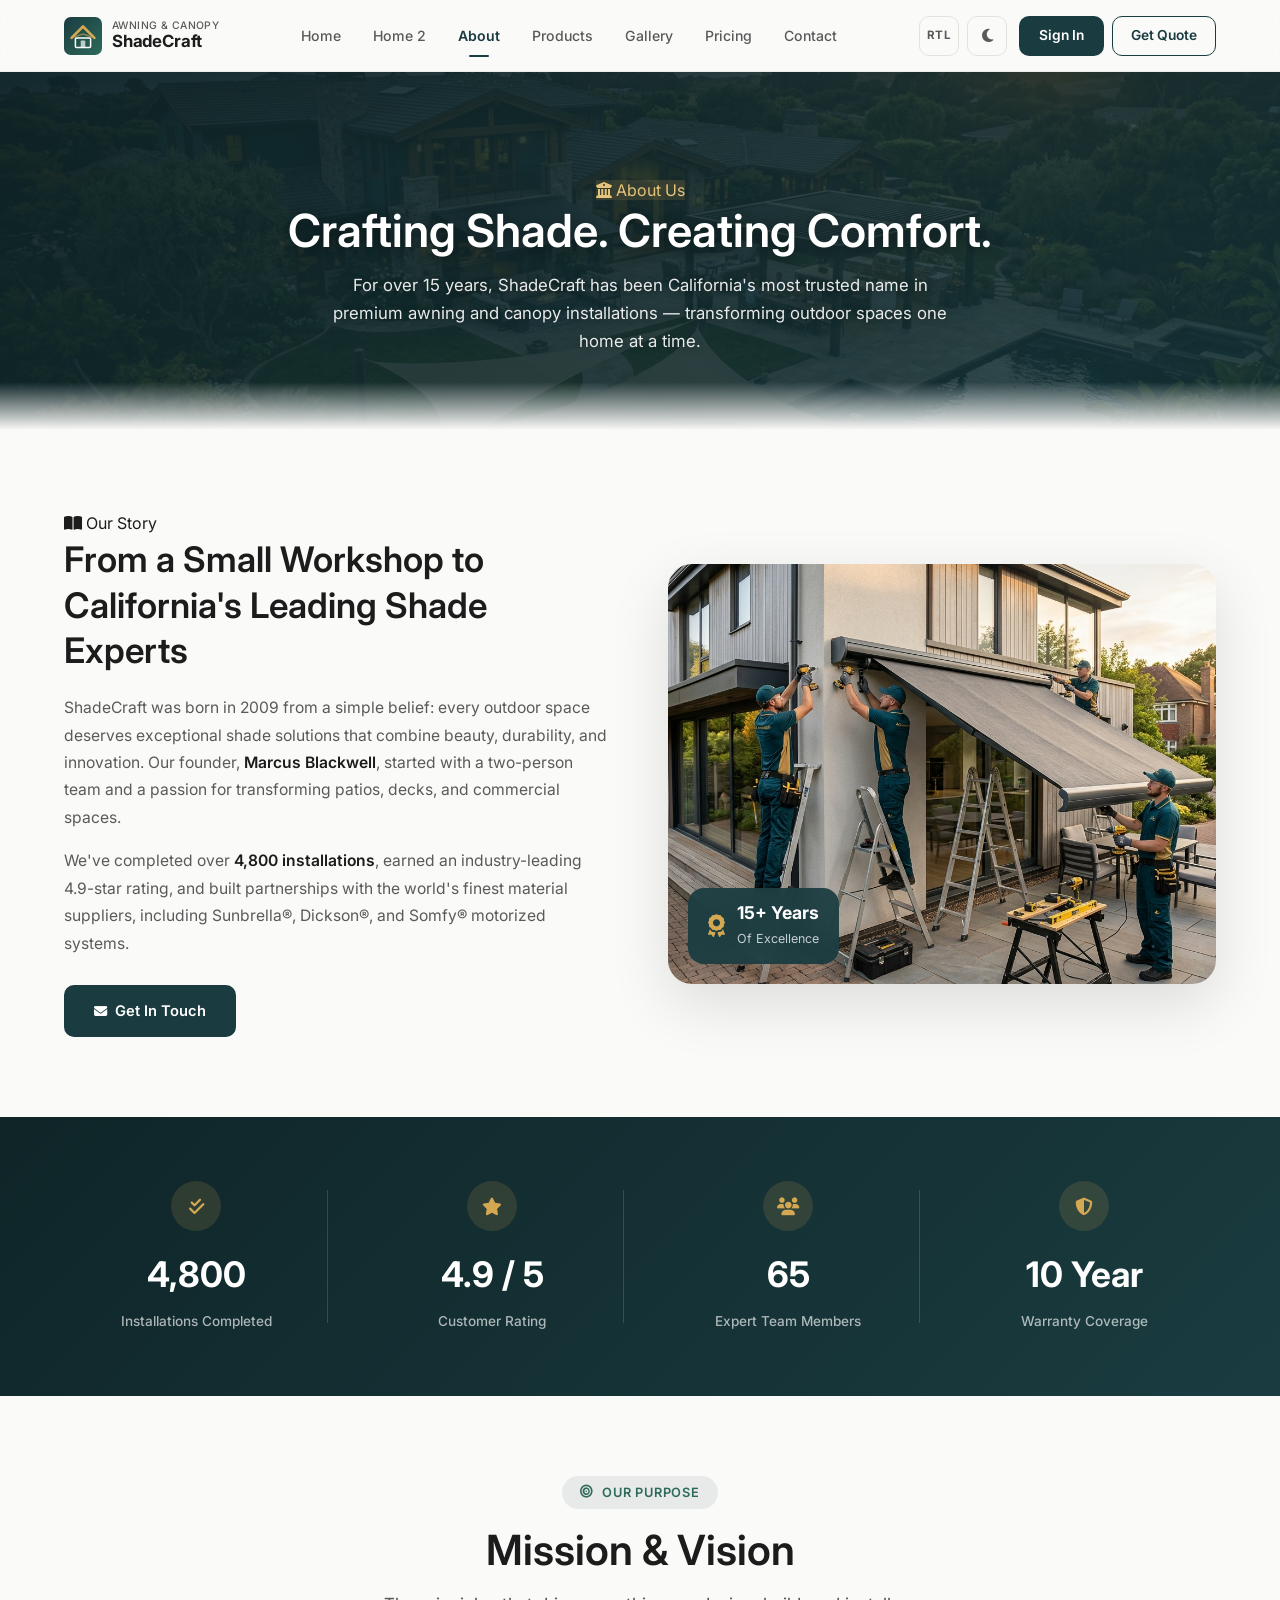
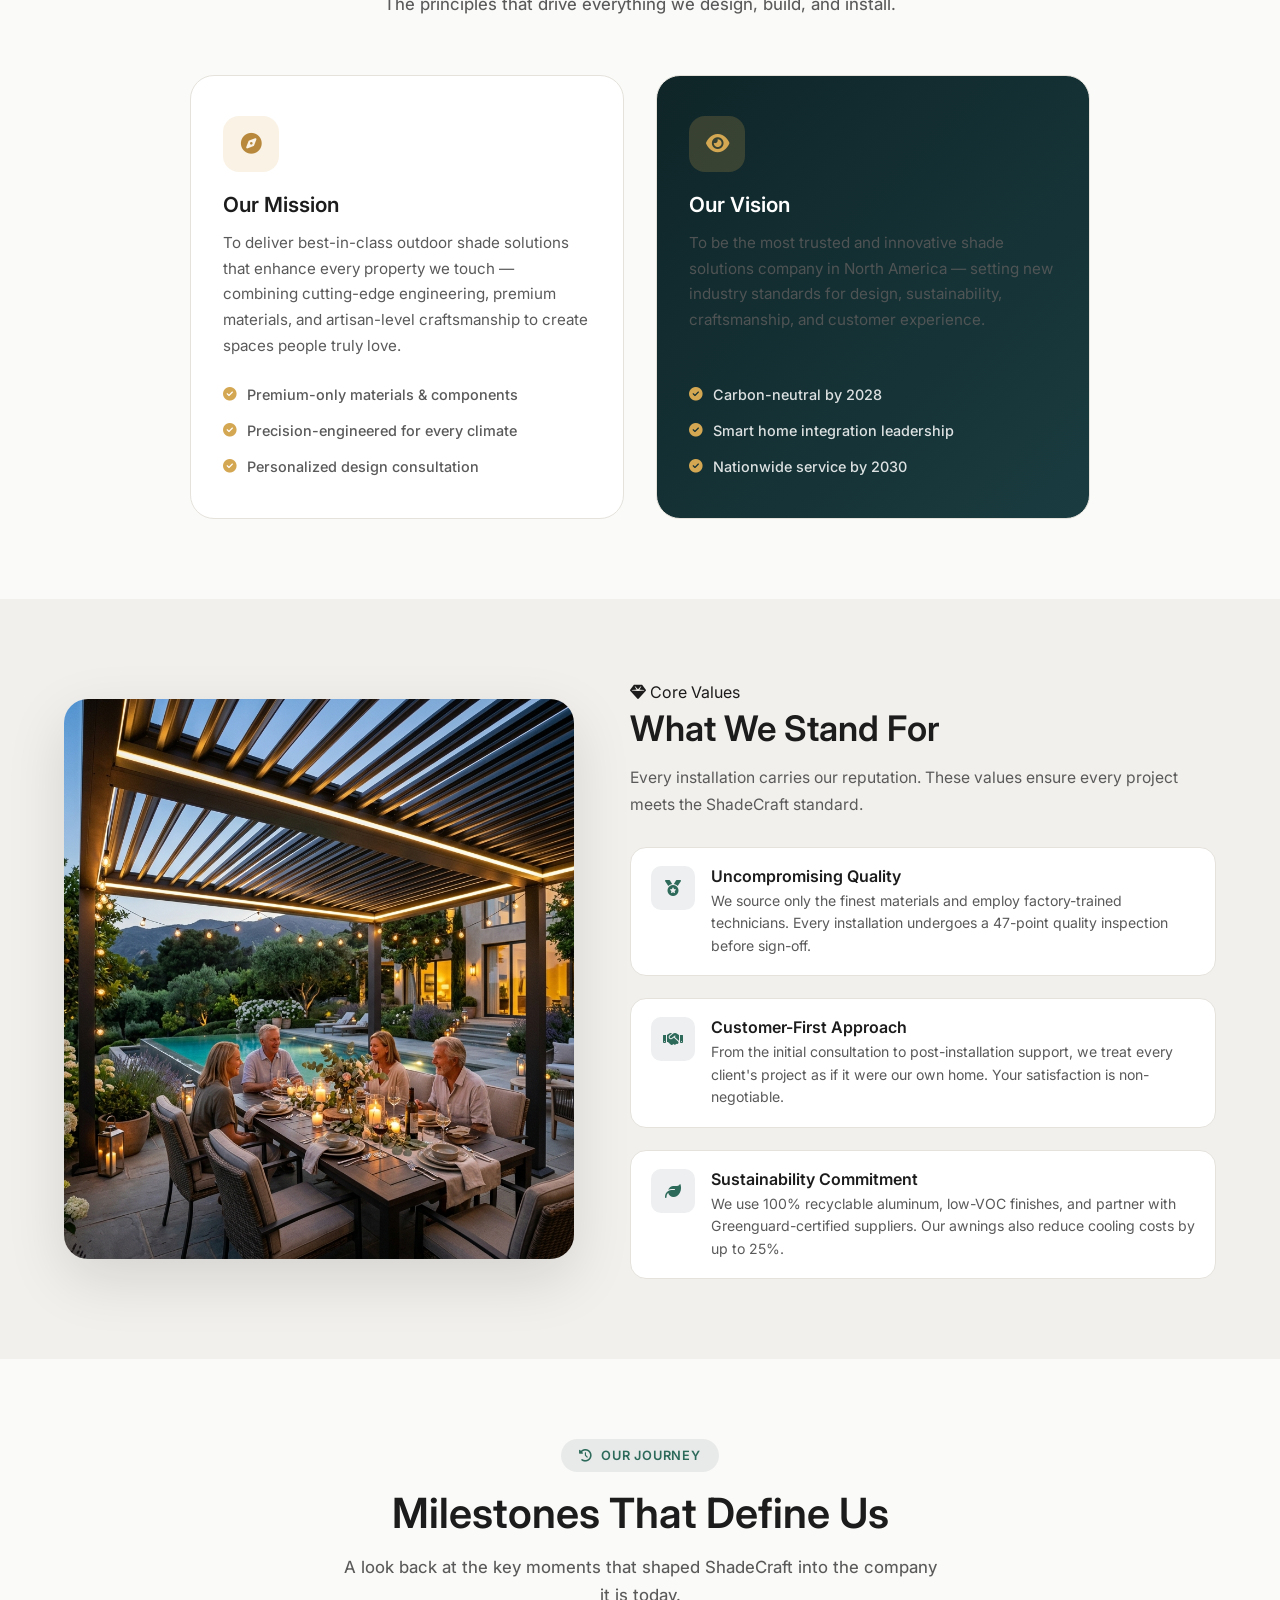
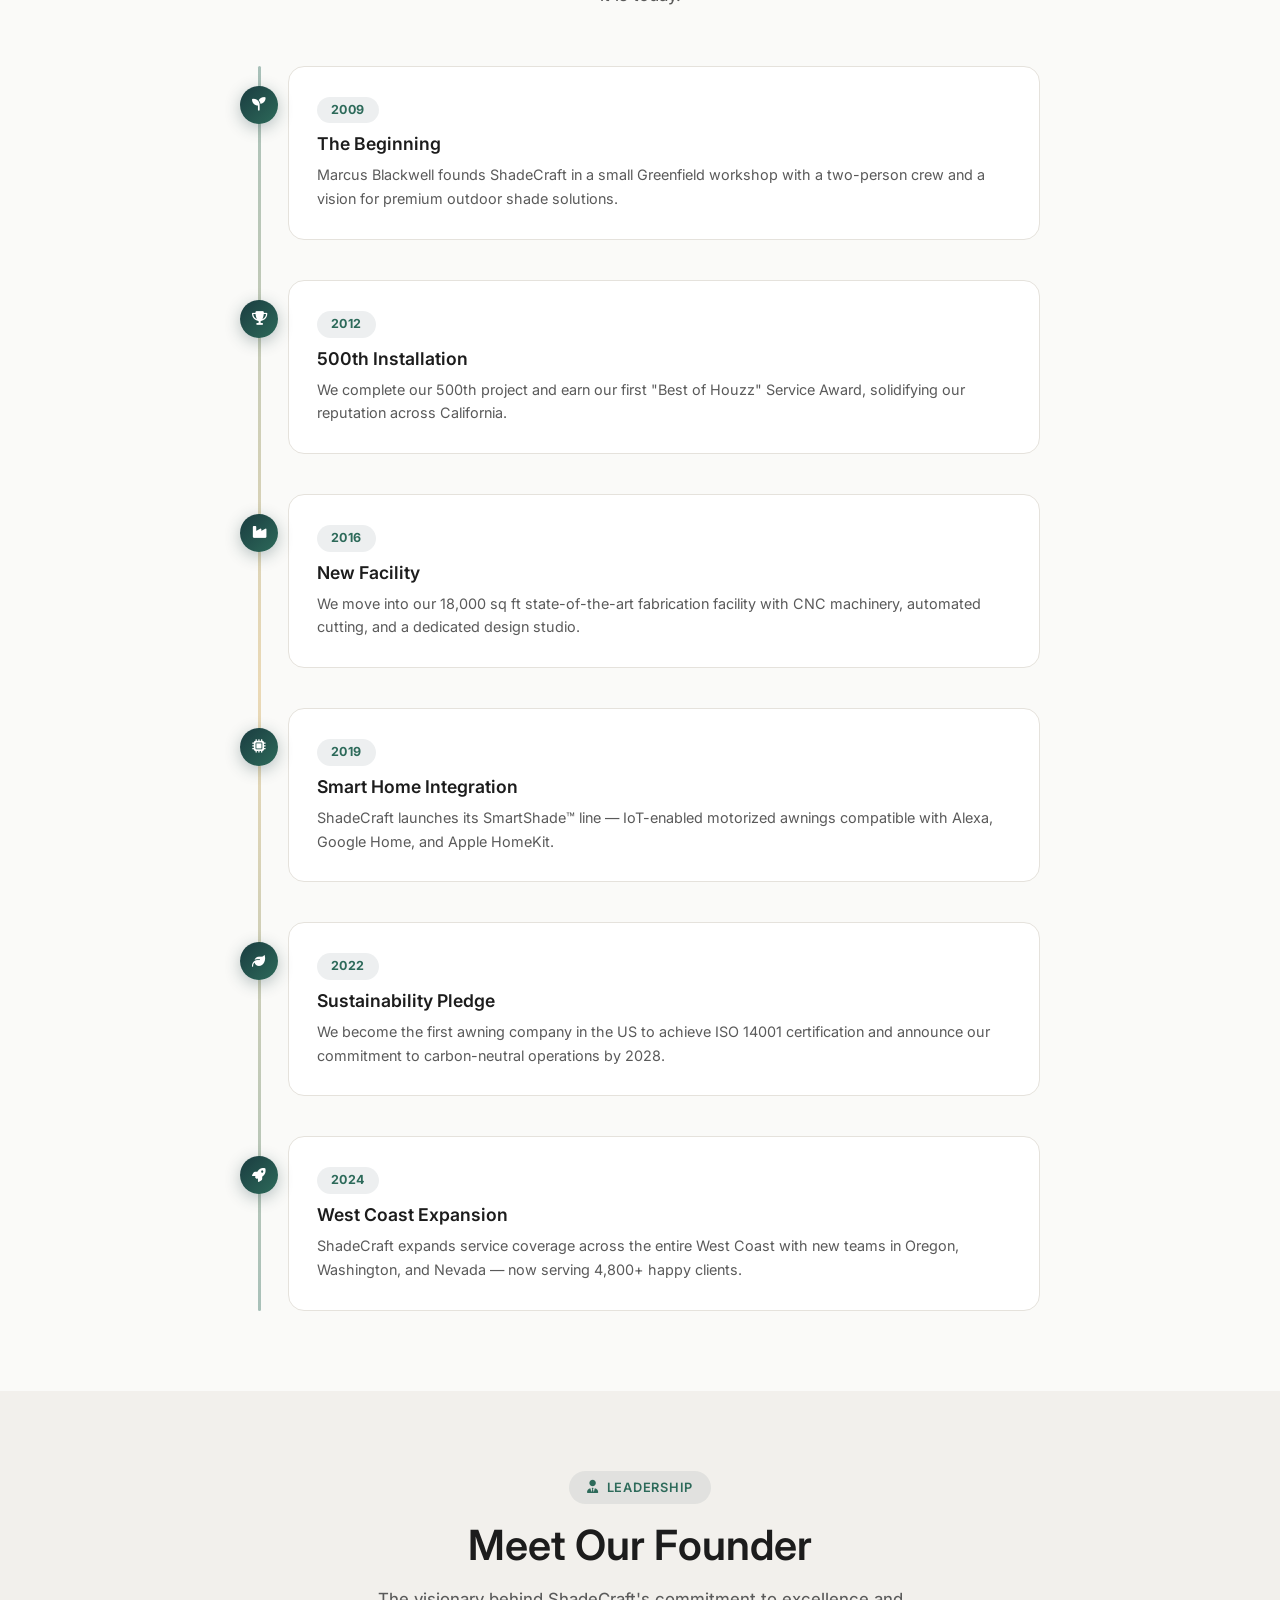
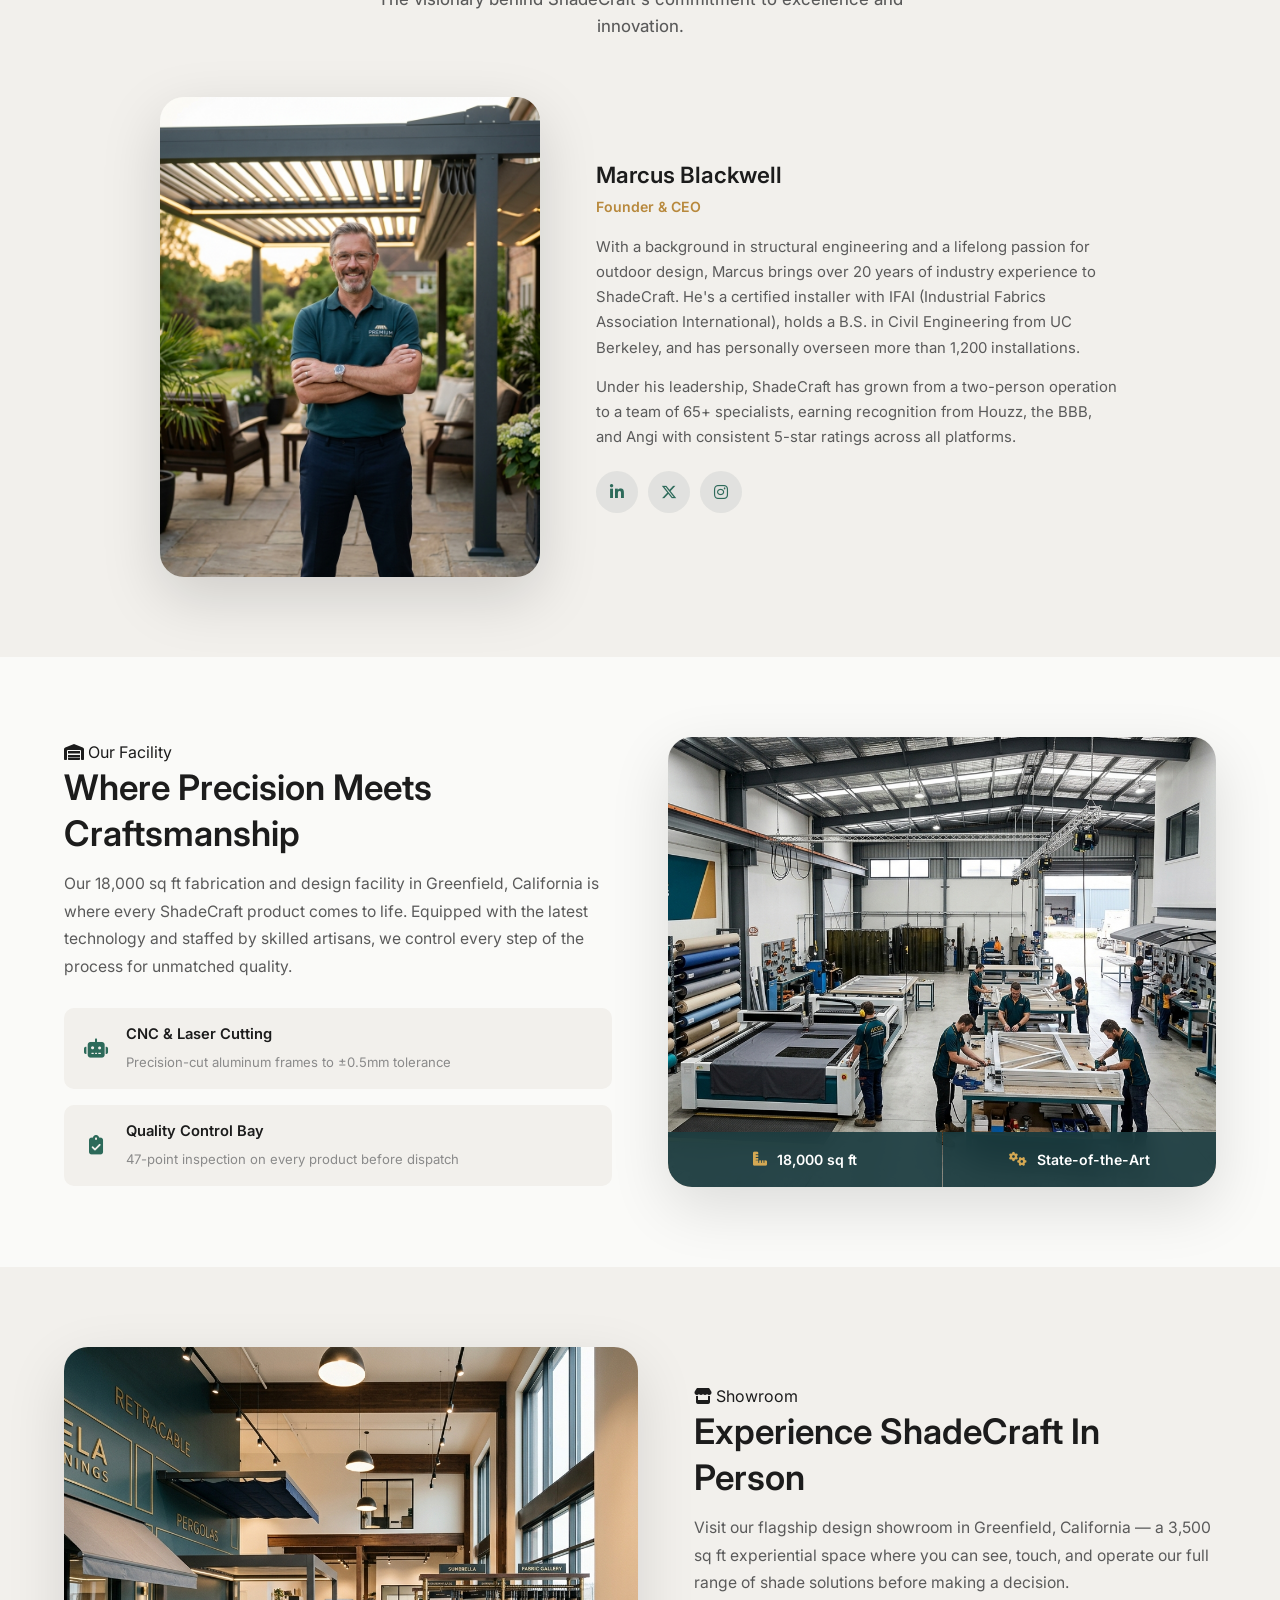
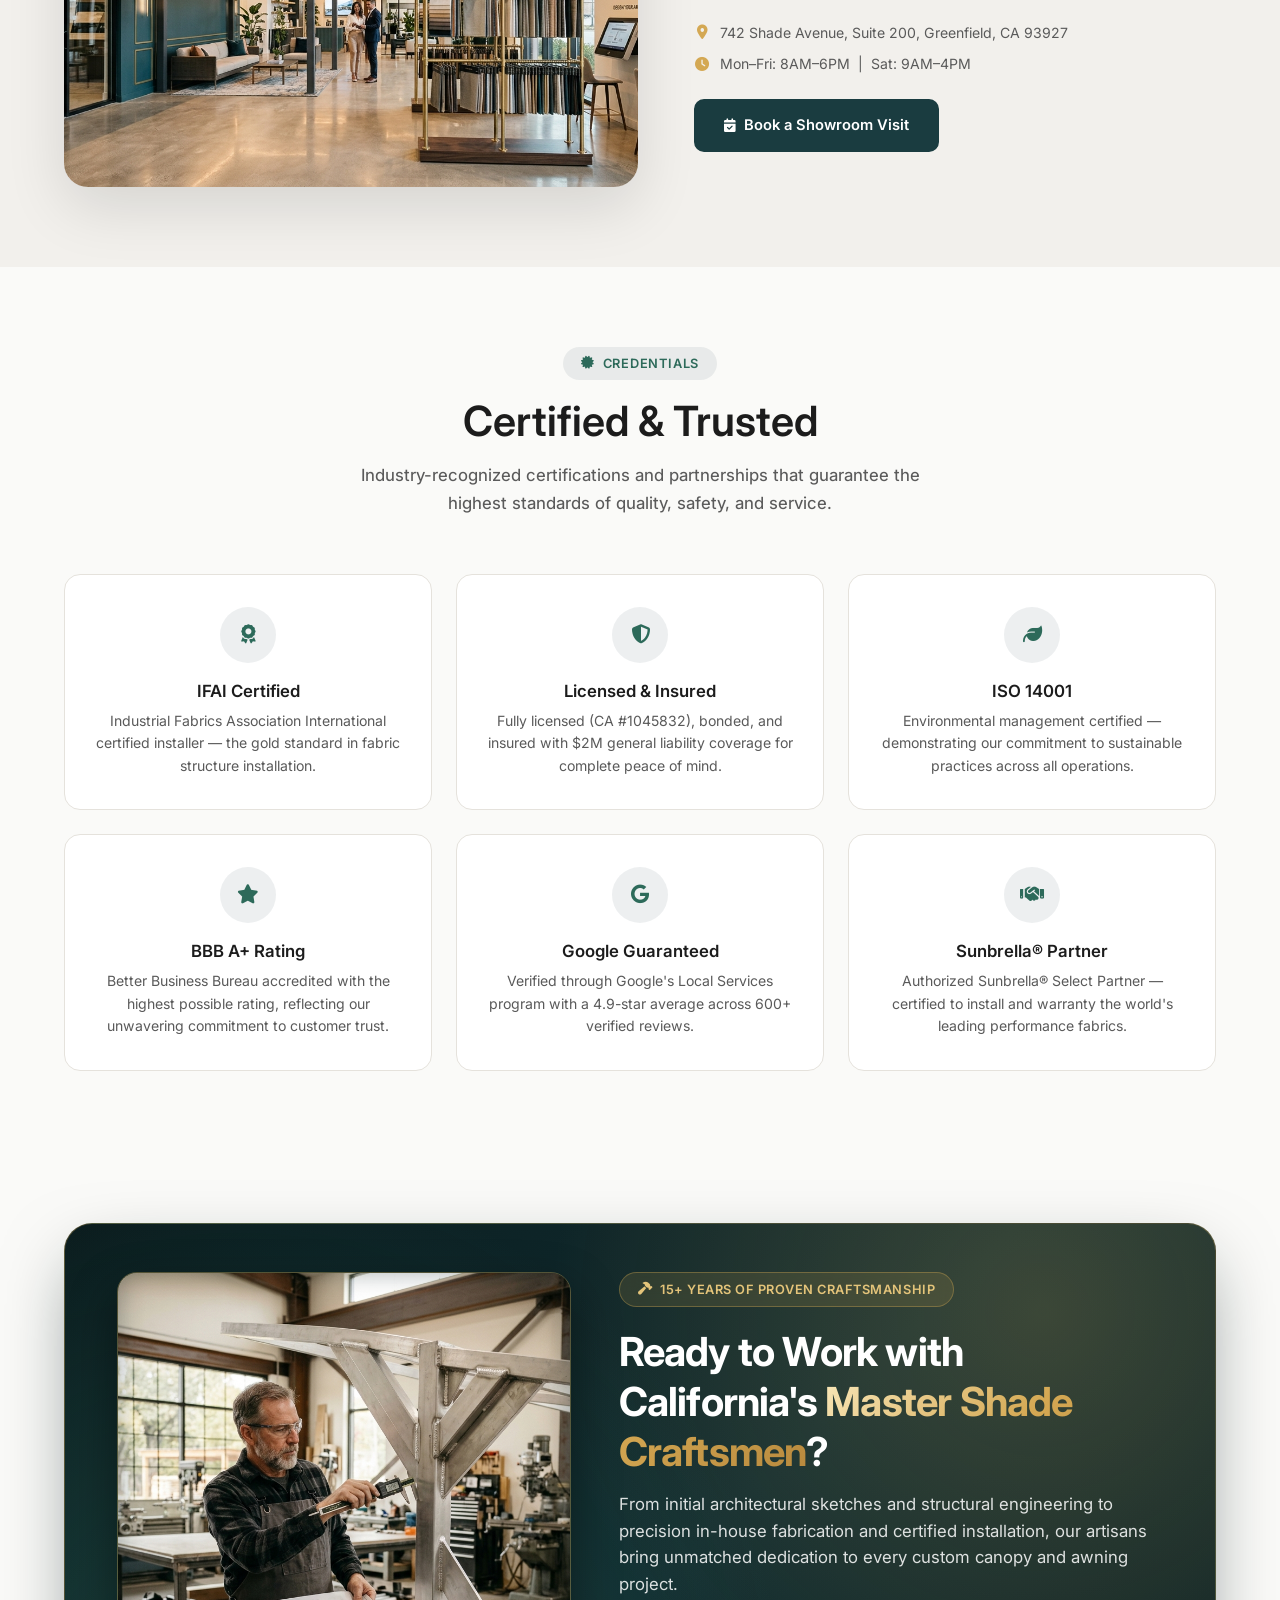
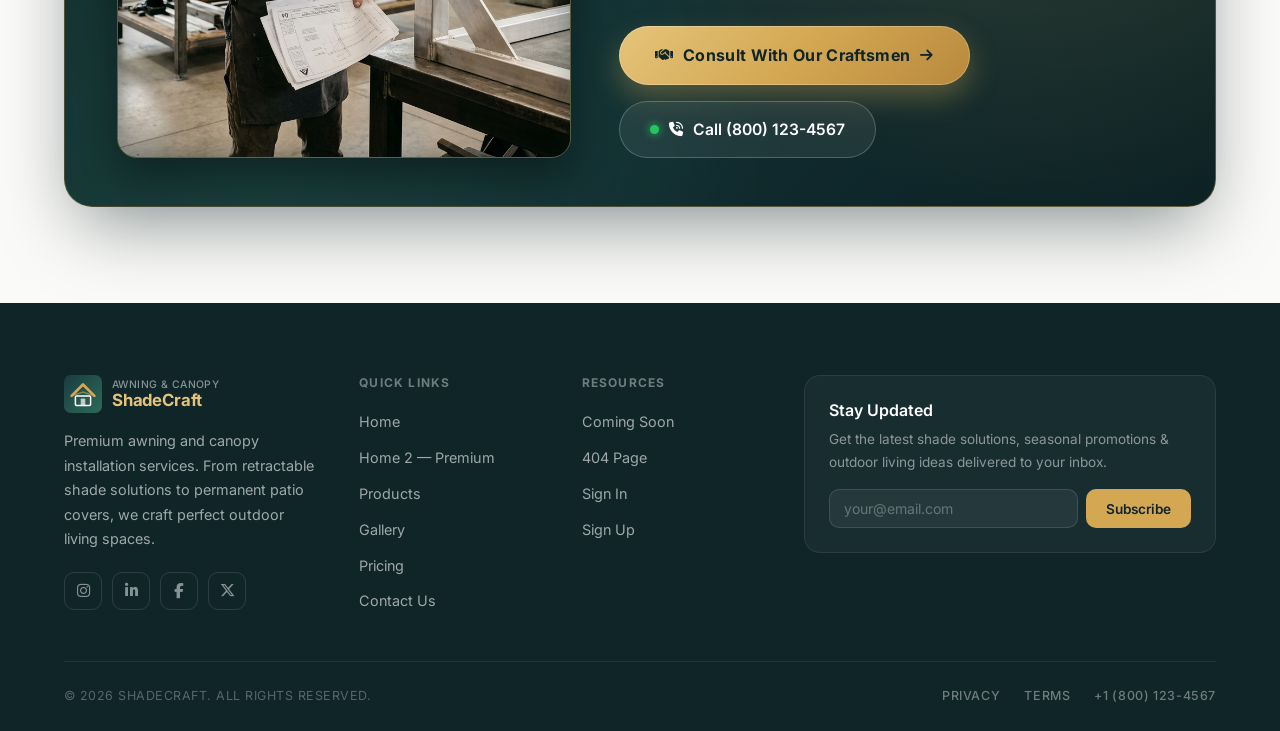
==== commit de215404: "feat: add interactive hero showcase sliders and associated imagery across pages" ====
--- a/about.html
+++ b/about.html
@@ -31,7 +31,6 @@
                     <span class="section-badge"><i class="fas fa-book-open"></i> Our Story</span>
                     <h2>From a Small Workshop to California's Leading Shade Experts</h2>
                     <p>ShadeCraft was born in 2009 from a simple belief: every outdoor space deserves exceptional shade solutions that combine beauty, durability, and innovation. Our founder, <strong>Marcus Blackwell</strong>, started with a two-person team and a passion for transforming patios, decks, and commercial spaces.</p>
-                    <p>What began in a modest Greenfield workshop has grown into a full-service design, fabrication, and installation company serving residential and commercial clients across the West Coast. Today, ShadeCraft operates from a state-of-the-art 18,000 sq ft facility equipped with precision CNC machinery, automated fabric cutting systems, and a dedicated R&D lab.</p>
                     <p>We've completed over <strong>4,800 installations</strong>, earned an industry-leading 4.9-star rating, and built partnerships with the world's finest material suppliers, including Sunbrella®, Dickson®, and Somfy® motorized systems.</p>
                     <a href="contact.html" class="btn btn-primary" style="margin-top:12px;"><i class="fas fa-envelope"></i> Get In Touch</a>
                 </div>
@@ -103,7 +102,7 @@
                         <i class="fas fa-eye"></i>
                     </div>
                     <h3>Our Vision</h3>
-                    <p>To be the most trusted and innovative shade solutions company in North America — setting new industry standards for design, sustainability, and customer experience.</p>
+                    <p>To be the most trusted and innovative shade solutions company in North America — setting new industry standards for design, sustainability, craftsmanship, and customer experience.</p>
                     <ul class="about-mission-list">
                         <li><i class="fas fa-check-circle"></i> Carbon-neutral by 2028</li>
                         <li><i class="fas fa-check-circle"></i> Smart home integration leadership</li>
@@ -147,13 +146,6 @@
                                 <p>We use 100% recyclable aluminum, low-VOC finishes, and partner with Greenguard-certified suppliers. Our awnings also reduce cooling costs by up to 25%.</p>
                             </div>
                         </div>
-                        <div class="about-value-item">
-                            <div class="about-value-icon"><i class="fas fa-lightbulb"></i></div>
-                            <div>
-                                <h4>Continuous Innovation</h4>
-                                <p>Our R&D team constantly develops smarter solutions — from wind-sensing auto-retract systems to app-controlled motorized pergolas with IoT integration.</p>
-                            </div>
-                        </div>
                     </div>
                 </div>
             </div>
@@ -235,10 +227,6 @@
                     <img src="assets/images/about-founder.jpg" alt="Marcus Blackwell — Founder and CEO of ShadeCraft" loading="lazy">
                 </div>
                 <div class="about-founder-content slide-right">
-                    <div class="about-founder-quote">
-                        <i class="fas fa-quote-left"></i>
-                        <blockquote>"I started ShadeCraft because I believed people deserved more than just a cover over their patio. They deserved an experience — a space that felt like an extension of their home, crafted with the same care and precision as the house itself."</blockquote>
-                    </div>
                     <h3>Marcus Blackwell</h3>
                     <span class="about-founder-title">Founder & CEO</span>
                     <p>With a background in structural engineering and a lifelong passion for outdoor design, Marcus brings over 20 years of industry experience to ShadeCraft. He's a certified installer with IFAI (Industrial Fabrics Association International), holds a B.S. in Civil Engineering from UC Berkeley, and has personally overseen more than 1,200 installations.</p>
@@ -270,20 +258,6 @@
                             </div>
                         </div>
                         <div class="about-facility-feature">
-                            <i class="fas fa-palette"></i>
-                            <div>
-                                <strong>200+ Fabric Options</strong>
-                                <span>Curated selection of Sunbrella® and Dickson® fabrics</span>
-                            </div>
-                        </div>
-                        <div class="about-facility-feature">
-                            <i class="fas fa-flask"></i>
-                            <div>
-                                <strong>In-House R&D Lab</strong>
-                                <span>Testing wind resistance, UV exposure & motorized systems</span>
-                            </div>
-                        </div>
-                        <div class="about-facility-feature">
                             <i class="fas fa-clipboard-check"></i>
                             <div>
                                 <strong>Quality Control Bay</strong>
@@ -320,24 +294,6 @@
                     <span class="section-badge"><i class="fas fa-store"></i> Showroom</span>
                     <h2>Experience ShadeCraft In Person</h2>
                     <p>Visit our flagship design showroom in Greenfield, California — a 3,500 sq ft experiential space where you can see, touch, and operate our full range of shade solutions before making a decision.</p>
-                    <div class="about-showroom-highlights">
-                        <div class="about-showroom-highlight">
-                            <i class="fas fa-hand-pointer"></i>
-                            <span>Interactive motorized pergola demos</span>
-                        </div>
-                        <div class="about-showroom-highlight">
-                            <i class="fas fa-swatchbook"></i>
-                            <span>Touch & compare 200+ fabric samples</span>
-                        </div>
-                        <div class="about-showroom-highlight">
-                            <i class="fas fa-vr-cardboard"></i>
-                            <span>3D AR visualization of your property</span>
-                        </div>
-                        <div class="about-showroom-highlight">
-                            <i class="fas fa-mug-hot"></i>
-                            <span>Complimentary design consultation</span>
-                        </div>
-                    </div>
                     <div class="about-showroom-info">
                         <div class="about-showroom-info-item">
                             <i class="fas fa-location-dot"></i>
--- a/style.css
+++ b/style.css
@@ -2090,10 +2090,14 @@
     border-radius: var(--radius-xl);
     overflow: hidden;
     position: relative;
+    height: 100%;
+    min-height: 420px;
+    display: flex;
 }
 .product-img-wrap img {
     width: 100%;
-    height: 380px;
+    height: 100%;
+    min-height: 420px;
     object-fit: cover;
     transition: transform 0.5s;
 }
@@ -2131,22 +2135,231 @@
 .product-features {
     display: flex;
     flex-direction: column;
-    gap: 10px;
-    margin-bottom: 24px;
+    gap: 14px;
+    margin-bottom: 28px;
+    width: 100%;
 }
 .product-feature-item {
     display: flex;
-    align-items: center;
-    gap: 10px;
-    font-size: 0.9rem;
+    align-items: flex-start;
+    gap: 12px;
+    font-size: 0.92rem;
     color: var(--text-secondary);
-    font-weight: 450;
+    line-height: 1.6;
+    width: 100%;
 }
 .product-feature-item i {
     color: var(--primary);
-    font-size: 0.85rem;
+    font-size: 0.95rem;
+    margin-top: 3px;
+    flex-shrink: 0;
 }
 .dark .product-feature-item i { color: var(--secondary); }
+.product-feature-item strong {
+    color: var(--text);
+    font-weight: 600;
+}
+.dark .product-feature-item strong {
+    color: var(--text);
+}
+
+/* ===== PRODUCTS: MATERIALS STUDIO ===== */
+.products-studio {
+    background: var(--bg);
+    position: relative;
+}
+.studio-layout {
+    display: grid;
+    grid-template-columns: 1.15fr 0.85fr;
+    gap: 48px;
+    align-items: center;
+}
+.studio-cards {
+    display: flex;
+    flex-direction: column;
+    gap: 18px;
+}
+.studio-card {
+    background: var(--bg-card);
+    border: 1px solid var(--border);
+    border-radius: var(--radius-lg);
+    padding: 22px 26px;
+    transition: all var(--transition);
+    position: relative;
+}
+.studio-card:hover {
+    transform: translateY(-4px);
+    box-shadow: 0 12px 36px var(--shadow-md);
+    border-color: var(--secondary);
+}
+.studio-card-head {
+    display: flex;
+    align-items: center;
+    gap: 16px;
+    margin-bottom: 10px;
+}
+.studio-card-icon {
+    width: 44px;
+    height: 44px;
+    min-width: 44px;
+    border-radius: var(--radius);
+    background: rgba(var(--secondary-rgb), 0.15);
+    color: var(--secondary-dark);
+    display: flex;
+    align-items: center;
+    justify-content: center;
+    font-size: 1.2rem;
+}
+.dark .studio-card-icon {
+    background: rgba(212, 168, 83, 0.2);
+    color: var(--secondary);
+}
+.studio-card-head h3 {
+    font-size: 1.12rem;
+    font-weight: 700;
+    margin-bottom: 2px;
+}
+.studio-card-head span {
+    font-size: 0.78rem;
+    color: var(--secondary);
+    font-weight: 600;
+    letter-spacing: 0.3px;
+}
+.studio-card p {
+    font-size: 0.88rem;
+    color: var(--text-secondary);
+    line-height: 1.65;
+}
+.studio-swatches-box {
+    margin-top: 16px;
+    padding-top: 14px;
+    border-top: 1px dashed var(--border);
+}
+.studio-swatches-label {
+    display: flex;
+    justify-content: space-between;
+    align-items: center;
+    font-size: 0.82rem;
+    margin-bottom: 10px;
+    color: var(--text-muted);
+}
+.studio-swatches-label strong {
+    color: var(--secondary);
+    font-weight: 600;
+}
+.studio-swatches {
+    display: flex;
+    gap: 10px;
+    align-items: center;
+    flex-wrap: wrap;
+}
+.swatch-btn {
+    width: 32px;
+    height: 32px;
+    border-radius: 50%;
+    border: 2px solid #fff;
+    box-shadow: 0 2px 8px rgba(0,0,0,0.25);
+    cursor: pointer;
+    transition: transform 0.25s ease, box-shadow 0.25s ease, outline 0.25s ease;
+    outline: 2px solid transparent;
+    outline-offset: 2px;
+}
+.swatch-btn:hover {
+    transform: scale(1.15);
+}
+.swatch-btn.active {
+    outline-color: var(--secondary);
+    transform: scale(1.18);
+    box-shadow: 0 4px 14px rgba(212, 168, 83, 0.45);
+}
+.studio-visual {
+    display: flex;
+    flex-direction: column;
+    gap: 20px;
+}
+.studio-media-wrap {
+    position: relative;
+    border-radius: var(--radius-xl);
+    overflow: hidden;
+    box-shadow: 0 20px 50px var(--shadow-md);
+    height: 320px;
+}
+.studio-img {
+    width: 100%;
+    height: 100%;
+    object-fit: cover;
+    transition: transform 0.6s ease;
+}
+.studio-media-wrap:hover .studio-img {
+    transform: scale(1.05);
+}
+.studio-badge-overlay {
+    position: absolute;
+    bottom: 18px;
+    left: 18px;
+    z-index: 2;
+}
+.studio-badge-pill {
+    display: inline-flex;
+    align-items: center;
+    gap: 8px;
+    background: rgba(15, 37, 40, 0.88);
+    backdrop-filter: blur(12px);
+    -webkit-backdrop-filter: blur(12px);
+    color: #fff;
+    padding: 8px 16px;
+    border-radius: var(--radius-full);
+    font-size: 0.82rem;
+    font-weight: 600;
+    border: 1px solid rgba(255,255,255,0.18);
+}
+.studio-badge-pill i {
+    color: var(--secondary);
+}
+.studio-stats-grid {
+    display: grid;
+    grid-template-columns: repeat(2, 1fr);
+    gap: 14px;
+}
+.studio-stat {
+    background: var(--bg-card);
+    border: 1px solid var(--border);
+    border-radius: var(--radius-lg);
+    padding: 16px 18px;
+    text-align: center;
+    transition: all var(--transition);
+}
+.studio-stat:hover {
+    transform: translateY(-3px);
+    border-color: var(--secondary);
+    box-shadow: 0 8px 24px var(--shadow);
+}
+.studio-stat-num {
+    font-size: 1.45rem;
+    font-weight: 800;
+    color: var(--secondary);
+    line-height: 1.2;
+    margin-bottom: 4px;
+}
+.studio-stat-desc {
+    font-size: 0.78rem;
+    color: var(--text-secondary);
+    font-weight: 550;
+}
+
+/* ===== PRODUCTS: COMPARISON MATRIX (removed per request) ===== */
+
+@media (max-width: 992px) {
+    .studio-layout {
+        grid-template-columns: 1fr;
+        gap: 36px;
+    }
+}
+@media (max-width: 600px) {
+    .studio-stats-grid {
+        grid-template-columns: 1fr;
+    }
+}
 
 /* ===== GALLERY PAGE ===== */
 /* (Hero banner styles unified in common page heroes section) */
@@ -4890,6 +5103,7 @@
     gap: 32px;
     max-width: 900px;
     margin: 0 auto;
+    align-items: stretch;
 }
 .about-mission-card {
     background: var(--bg-card);
@@ -4899,6 +5113,9 @@
     transition: all var(--transition);
     position: relative;
     overflow: hidden;
+    display: flex;
+    flex-direction: column;
+    height: 100%;
 }
 .about-mission-card::before {
     content: '';
@@ -4921,14 +5138,14 @@
 }
 .about-mission-card-highlight {
     background: linear-gradient(135deg, var(--primary-dark), var(--primary));
-    border-color: transparent;
+    border: 1px solid var(--border);
 }
 .about-mission-card-highlight h3,
 .about-mission-card-highlight p {
     color: #fff;
 }
 .about-mission-card-highlight p {
-    opacity: 0.8;
+    opacity: 0.85;
 }
 .about-mission-card-highlight:hover {
     border-color: var(--secondary);
@@ -4940,16 +5157,21 @@
     width: 56px;
     height: 56px;
     border-radius: var(--radius-lg);
-    background: rgba(var(--primary-rgb), 0.08);
+    background: rgba(var(--secondary-rgb), 0.15);
     display: flex;
     align-items: center;
     justify-content: center;
     font-size: 1.3rem;
-    color: var(--primary-light);
+    color: var(--secondary-dark);
     margin-bottom: 20px;
+    transition: all var(--transition);
 }
 .about-mission-card-highlight .about-mission-card-icon {
     background: rgba(212,168,83,0.2);
+    color: var(--secondary);
+}
+.dark .about-mission-card-icon {
+    background: rgba(212, 168, 83, 0.2);
     color: var(--secondary);
 }
 .about-mission-card h3 {
@@ -4960,12 +5182,14 @@
     font-size: 0.95rem;
     color: var(--text-secondary);
     line-height: 1.7;
-    margin-bottom: 20px;
+    margin-bottom: 24px;
+    flex-grow: 1;
 }
 .about-mission-list {
     display: flex;
     flex-direction: column;
-    gap: 10px;
+    gap: 12px;
+    margin-top: auto;
 }
 .about-mission-list li {
     display: flex;
@@ -4976,19 +5200,19 @@
     color: var(--text-secondary);
 }
 .about-mission-list li i {
-    color: var(--success);
-    font-size: 0.8rem;
+    color: var(--secondary);
+    font-size: 0.85rem;
 }
 .about-mission-card-highlight .about-mission-list li {
-    color: rgba(255,255,255,0.8);
+    color: rgba(255,255,255,0.85);
 }
 .about-mission-card-highlight .about-mission-list li i {
     color: var(--secondary);
 }
-.dark .about-mission-card:not(.about-mission-card-highlight) {
+.dark .about-mission-card {
     border-color: var(--border);
 }
-.dark .about-mission-card:not(.about-mission-card-highlight):hover {
+.dark .about-mission-card:hover {
     border-color: var(--secondary);
 }
 
@@ -5627,6 +5851,857 @@
     .about-showroom-highlights {
         grid-template-columns: 1fr;
     }
+}
+
+
+/* ===== PRICING HERO V2 — Redesigned Split Layout ===== */
+@keyframes ph2-glowPulse {
+    0%, 100% { opacity: 0.35; transform: translate(-50%, -50%) scale(1); }
+    50% { opacity: 0.6; transform: translate(-50%, -50%) scale(1.15); }
+}
+@keyframes ph2-glowDrift {
+    0%, 100% { opacity: 0.25; transform: translate(-50%, -50%) scale(1) rotate(0deg); }
+    33% { opacity: 0.45; transform: translate(-45%, -55%) scale(1.1) rotate(5deg); }
+    66% { opacity: 0.3; transform: translate(-55%, -45%) scale(0.95) rotate(-3deg); }
+}
+@keyframes ph2-particleFloat {
+    0% { opacity: 0; transform: translateY(0) scale(0); }
+    20% { opacity: 1; transform: translateY(-20px) scale(1); }
+    80% { opacity: 0.6; transform: translateY(-80px) scale(0.8); }
+    100% { opacity: 0; transform: translateY(-120px) scale(0); }
+}
+@keyframes ph2-floatBobble {
+    0%, 100% { transform: translateY(0); }
+    50% { transform: translateY(-10px); }
+}
+@keyframes ph2-slideUp {
+    from { opacity: 0; transform: translateY(32px); }
+    to   { opacity: 1; transform: translateY(0); }
+}
+@keyframes ph2-slideRight {
+    from { opacity: 0; transform: translateX(-40px); }
+    to   { opacity: 1; transform: translateX(0); }
+}
+@keyframes ph2-imgReveal {
+    from { opacity: 0; transform: scale(0.92) translateY(20px); clip-path: inset(10% 10% 10% 10% round 20px); }
+    to   { opacity: 1; transform: scale(1) translateY(0); clip-path: inset(0% 0% 0% 0% round 20px); }
+}
+@keyframes ph2-borderDraw {
+    from { opacity: 0; transform: translate(14px, 14px) scale(0.96); }
+    to   { opacity: 1; transform: translate(14px, 14px) scale(1); }
+}
+@keyframes ph2-shimmer {
+    0% { background-position: -200% 0; }
+    100% { background-position: 200% 0; }
+}
+
+/* ===== HERO V2 (HOME, HOME 2, GALLERY & PRICING) — Redesigned Split Layout ===== */
+.hero-premium-v2,
+.home-hero-v2,
+.gallery-hero-v2,
+.pricing-hero-v2 {
+    position: relative;
+    overflow: hidden;
+    background:
+        radial-gradient(ellipse 70% 60% at 75% 40%, rgba(45, 106, 90, 0.08) 0%, transparent 70%),
+        radial-gradient(ellipse 60% 50% at 20% 80%, rgba(212, 168, 83, 0.1) 0%, transparent 70%),
+        linear-gradient(160deg, #FBFBF9 0%, #F5F3ED 50%, #ECE9DF 100%);
+    border-bottom: 1px solid rgba(26, 60, 64, 0.08);
+    padding: 36px 0 60px;
+    min-height: auto;
+    display: flex;
+    align-items: center;
+    transition: background 0.4s ease, border-color 0.4s ease;
+}
+.dark .hero-premium-v2,
+.dark .home-hero-v2,
+.dark .gallery-hero-v2,
+.dark .pricing-hero-v2 {
+    background: linear-gradient(160deg, #0b1e21 0%, #0f2528 30%, #122a2d 60%, #0d2023 100%);
+    border-bottom-color: transparent;
+}
+/* Glow orbs */
+.ph2-glow {
+    position: absolute;
+    border-radius: 50%;
+    pointer-events: none;
+    filter: blur(90px);
+    z-index: 0;
+    transition: opacity 0.4s ease;
+}
+.ph2-glow--1 {
+    width: 420px; height: 420px;
+    background: radial-gradient(circle, rgba(45, 106, 90, 0.2), transparent 70%);
+    top: 10%; left: 15%;
+    animation: ph2-glowPulse 6s ease-in-out infinite;
+    opacity: 0.6;
+}
+.ph2-glow--2 {
+    width: 320px; height: 320px;
+    background: radial-gradient(circle, rgba(212, 168, 83, 0.22), transparent 70%);
+    bottom: 5%; right: 20%;
+    animation: ph2-glowDrift 8s ease-in-out infinite;
+    opacity: 0.7;
+}
+.ph2-glow--3 {
+    width: 260px; height: 260px;
+    background: radial-gradient(circle, rgba(45, 106, 90, 0.15), transparent 70%);
+    top: 60%; left: 55%;
+    animation: ph2-glowPulse 10s ease-in-out infinite 2s;
+    opacity: 0.5;
+}
+.dark .ph2-glow--1 {
+    background: radial-gradient(circle, rgba(52, 152, 143, 0.45), transparent 70%);
+    opacity: 1;
+}
+.dark .ph2-glow--2 {
+    background: radial-gradient(circle, rgba(212, 168, 83, 0.35), transparent 70%);
+    opacity: 1;
+}
+.dark .ph2-glow--3 {
+    background: radial-gradient(circle, rgba(52, 152, 143, 0.25), transparent 70%);
+    opacity: 1;
+}
+/* ---- HERO PARTICLE CANVAS (Interactive Ambient Particle Dust) ---- */
+.hero-particle-canvas {
+    position: absolute;
+    inset: 0;
+    width: 100%;
+    height: 100%;
+    pointer-events: none;
+    z-index: 1;
+}
+
+/* ---- Floating Particle Motes Keyframes ---- */
+@keyframes ph2-particleFloat {
+    0% {
+        transform: translateY(0) translateX(0) scale(0.85);
+        opacity: 0.2;
+    }
+    50% {
+        transform: translateY(-90px) translateX(20px) scale(1.35);
+        opacity: 0.95;
+    }
+    100% {
+        transform: translateY(-180px) translateX(-15px) scale(0.7);
+        opacity: 0.15;
+    }
+}
+
+/* Particles */
+.ph2-particles {
+    position: absolute;
+    inset: 0;
+    pointer-events: none;
+    z-index: 1;
+    overflow: hidden;
+}
+.ph2-particles span {
+    position: absolute;
+    border-radius: 50%;
+    pointer-events: none;
+    animation: ph2-particleFloat 6s ease-in-out infinite;
+    transition: all 0.4s ease;
+}
+.ph2-particles .mote-gold,
+.ph2-particles span {
+    width: 4px;
+    height: 4px;
+    background: #D4A853;
+    box-shadow: 0 0 10px rgba(212, 168, 83, 0.85), 0 0 20px rgba(212, 168, 83, 0.45);
+}
+.ph2-particles .mote-teal {
+    width: 5px;
+    height: 5px;
+    background: #34988F;
+    box-shadow: 0 0 10px rgba(52, 152, 143, 0.85), 0 0 20px rgba(52, 152, 143, 0.45);
+}
+.dark .ph2-particles .mote-gold,
+.dark .ph2-particles span {
+    background: #FFD56B;
+    box-shadow: 0 0 14px rgba(255, 213, 107, 0.95), 0 0 26px rgba(212, 168, 83, 0.7);
+}
+.dark .ph2-particles .mote-teal {
+    background: #4EE4D6;
+    box-shadow: 0 0 14px rgba(78, 228, 214, 0.95), 0 0 24px rgba(52, 152, 143, 0.7);
+}
+.ph2-particles span:nth-child(1)  { left:  6%; top: 65%; animation-delay: 0s;   animation-duration: 5.5s; width: 4px; height: 4px; }
+.ph2-particles span:nth-child(2)  { left: 14%; top: 35%; animation-delay: 1.2s; animation-duration: 6.2s; width: 5px; height: 5px; }
+.ph2-particles span:nth-child(3)  { left: 24%; top: 75%; animation-delay: 2.1s; animation-duration: 4.8s; width: 3px; height: 3px; }
+.ph2-particles span:nth-child(4)  { left: 35%; top: 45%; animation-delay: 0.6s; animation-duration: 5.8s; width: 5px; height: 5px; }
+.ph2-particles span:nth-child(5)  { left: 46%; top: 80%; animation-delay: 2.8s; animation-duration: 6.5s; width: 4px; height: 4px; }
+.ph2-particles span:nth-child(6)  { left: 55%; top: 30%; animation-delay: 1.7s; animation-duration: 5.2s; width: 3px; height: 3px; }
+.ph2-particles span:nth-child(7)  { left: 65%; top: 70%; animation-delay: 0.3s; animation-duration: 6.0s; width: 5px; height: 5px; }
+.ph2-particles span:nth-child(8)  { left: 75%; top: 40%; animation-delay: 3.2s; animation-duration: 5.0s; width: 4px; height: 4px; }
+.ph2-particles span:nth-child(9)  { left: 84%; top: 85%; animation-delay: 1.0s; animation-duration: 5.7s; width: 3px; height: 3px; }
+.ph2-particles span:nth-child(10) { left: 92%; top: 50%; animation-delay: 2.5s; animation-duration: 6.3s; width: 5px; height: 5px; }
+.ph2-particles span:nth-child(11) { left: 10%; top: 85%; animation-delay: 3.5s; animation-duration: 5.9s; width: 4px; height: 4px; }
+.ph2-particles span:nth-child(12) { left: 20%; top: 55%; animation-delay: 0.8s; animation-duration: 4.9s; width: 3px; height: 3px; }
+.ph2-particles span:nth-child(13) { left: 30%; top: 25%; animation-delay: 2.2s; animation-duration: 6.1s; width: 4px; height: 4px; }
+.ph2-particles span:nth-child(14) { left: 42%; top: 60%; animation-delay: 1.5s; animation-duration: 5.4s; width: 5px; height: 5px; }
+.ph2-particles span:nth-child(15) { left: 52%; top: 88%; animation-delay: 3.0s; animation-duration: 6.6s; width: 3px; height: 3px; }
+.ph2-particles span:nth-child(16) { left: 62%; top: 20%; animation-delay: 0.4s; animation-duration: 5.1s; width: 4px; height: 4px; }
+.ph2-particles span:nth-child(17) { left: 72%; top: 60%; animation-delay: 2.0s; animation-duration: 5.6s; width: 5px; height: 5px; }
+.ph2-particles span:nth-child(18) { left: 80%; top: 25%; animation-delay: 1.1s; animation-duration: 6.4s; width: 4px; height: 4px; }
+.ph2-particles span:nth-child(19) { left: 88%; top: 75%; animation-delay: 3.4s; animation-duration: 5.3s; width: 3px; height: 3px; }
+.ph2-particles span:nth-child(20) { left: 96%; top: 35%; animation-delay: 1.9s; animation-duration: 5.8s; width: 4px; height: 4px; }
+
+/* Slider Wrapper & Grid Stacking */
+.ph2-slider-wrapper {
+    position: relative;
+    z-index: 2;
+    width: 100%;
+}
+.ph2-slider {
+    position: relative;
+    width: 100%;
+    display: grid;
+    grid-template-areas: "slide";
+    align-items: center;
+}
+.ph2-slide {
+    grid-area: slide;
+    opacity: 0;
+    visibility: hidden;
+    pointer-events: none;
+    transform: translateX(36px);
+    transition:
+        opacity 0.7s cubic-bezier(0.16, 1, 0.3, 1),
+        transform 0.7s cubic-bezier(0.16, 1, 0.3, 1),
+        visibility 0.7s ease;
+    width: 100%;
+}
+.ph2-slide.active {
+    opacity: 1;
+    visibility: visible;
+    pointer-events: auto;
+    transform: translateX(0);
+    position: relative;
+    z-index: 3;
+}
+
+/* Grid layout */
+.ph2-grid {
+    display: grid;
+    grid-template-columns: 1.1fr 1fr;
+    gap: 56px;
+    align-items: center;
+    position: relative;
+    z-index: 2;
+}
+
+/* Left content */
+.ph2-content {
+    animation: ph2-slideRight 0.8s ease-out both;
+}
+.ph2-badge {
+    display: inline-flex;
+    align-items: center;
+    gap: 8px;
+    background: rgba(212, 168, 83, 0.14);
+    color: #8C6418;
+    padding: 8px 18px;
+    border-radius: 100px;
+    font-size: 0.82rem;
+    font-weight: 600;
+    text-transform: uppercase;
+    letter-spacing: 1.2px;
+    margin-bottom: 20px;
+    border: 1px solid rgba(184, 137, 61, 0.35);
+    backdrop-filter: blur(8px);
+    transition: all 0.3s ease;
+}
+.ph2-badge i { font-size: 0.75rem; }
+.dark .ph2-badge {
+    background: rgba(212, 168, 83, 0.12);
+    color: var(--secondary-light);
+    border-color: rgba(212, 168, 83, 0.2);
+}
+.ph2-title {
+    color: #0F2528;
+    font-size: clamp(2.1rem, 4.5vw, 3.2rem);
+    font-weight: 700;
+    line-height: 1.18;
+    margin-bottom: 18px;
+    transition: color 0.3s ease;
+}
+.dark .ph2-title {
+    color: #fff;
+    text-shadow: 0 2px 18px rgba(0, 0, 0, 0.4);
+}
+.ph2-highlight {
+    background: linear-gradient(135deg, #B8893D, #D4A853);
+    -webkit-background-clip: text;
+    -webkit-text-fill-color: transparent;
+    background-clip: text;
+    position: relative;
+}
+.dark .ph2-highlight {
+    background: linear-gradient(135deg, var(--secondary), var(--secondary-light));
+    -webkit-background-clip: text;
+    -webkit-text-fill-color: transparent;
+    background-clip: text;
+}
+.ph2-highlight::after {
+    content: '';
+    position: absolute;
+    bottom: -2px; left: 0; right: 0;
+    height: 3px;
+    background: linear-gradient(90deg, #D4A853, transparent);
+    border-radius: 2px;
+}
+.ph2-subtitle {
+    color: #384F52;
+    font-size: 1.08rem;
+    line-height: 1.7;
+    max-width: 500px;
+    margin-bottom: 28px;
+    transition: color 0.3s ease;
+}
+.dark .ph2-subtitle {
+    color: rgba(255, 255, 255, 0.82);
+}
+/* Feature pills */
+.ph2-features {
+    display: flex;
+    flex-wrap: wrap;
+    gap: 12px;
+    margin-bottom: 32px;
+}
+.ph2-feat {
+    display: inline-flex;
+    align-items: center;
+    gap: 8px;
+    background: rgba(255, 255, 255, 0.85);
+    border: 1px solid rgba(26, 60, 64, 0.12);
+    padding: 10px 18px;
+    border-radius: 12px;
+    color: #1A3C40;
+    font-size: 0.88rem;
+    font-weight: 500;
+    box-shadow: 0 2px 10px rgba(0, 0, 0, 0.04);
+    backdrop-filter: blur(6px);
+    transition: all 0.3s ease;
+}
+.ph2-feat:hover {
+    background: rgba(45, 106, 90, 0.12);
+    border-color: rgba(45, 106, 90, 0.3);
+    color: #0F2528;
+    transform: translateY(-2px);
+}
+.ph2-feat i {
+    color: #B8893D;
+    font-size: 0.82rem;
+}
+.dark .ph2-feat {
+    background: rgba(255, 255, 255, 0.06);
+    border-color: rgba(255, 255, 255, 0.1);
+    color: rgba(255, 255, 255, 0.88);
+    box-shadow: none;
+}
+.dark .ph2-feat:hover {
+    background: rgba(52, 152, 143, 0.15);
+    border-color: rgba(52, 152, 143, 0.3);
+    color: #fff;
+}
+.dark .ph2-feat i {
+    color: var(--secondary);
+}
+/* Action buttons */
+.ph2-actions {
+    display: flex;
+    gap: 14px;
+    flex-wrap: wrap;
+}
+.ph2-cta {
+    position: relative;
+    overflow: hidden;
+    background: var(--primary);
+    color: #fff;
+    border: 1px solid var(--primary);
+    padding: 14px 28px;
+    border-radius: 12px;
+    font-weight: 600;
+    font-size: 0.95rem;
+    box-shadow: 0 4px 18px rgba(26, 60, 64, 0.22);
+    transition: all 0.3s ease;
+}
+.ph2-cta::before {
+    content: '';
+    position: absolute;
+    inset: 0;
+    background: linear-gradient(90deg, transparent 0%, rgba(255,255,255,0.2) 50%, transparent 100%);
+    background-size: 200% 100%;
+    animation: ph2-shimmer 3s ease-in-out infinite;
+    pointer-events: none;
+}
+.ph2-cta i { margin-left: 6px; transition: transform 0.3s ease; }
+.ph2-cta:hover i { transform: translateX(4px); }
+.ph2-cta:hover {
+    background: var(--primary-light);
+    border-color: var(--primary-light);
+    color: #fff;
+    transform: translateY(-2px);
+    box-shadow: 0 8px 26px rgba(26, 60, 64, 0.3);
+}
+.dark .ph2-cta {
+    background: var(--secondary);
+    color: var(--primary-dark);
+    border-color: var(--secondary);
+    box-shadow: 0 4px 20px rgba(212, 168, 83, 0.35);
+}
+.dark .ph2-cta:hover {
+    background: var(--secondary-light);
+    color: var(--primary-dark);
+    box-shadow: 0 8px 30px rgba(212, 168, 83, 0.5);
+}
+
+/* Secondary CTA - High contrast in both themes */
+.ph2-cta-alt {
+    display: inline-flex;
+    align-items: center;
+    gap: 8px;
+    background: rgba(255, 255, 255, 0.95);
+    color: #1A3C40 !important;
+    border: 1.5px solid rgba(26, 60, 64, 0.22) !important;
+    padding: 14px 26px;
+    border-radius: 12px;
+    font-weight: 600;
+    font-size: 0.95rem;
+    box-shadow: 0 4px 16px rgba(0, 0, 0, 0.05);
+    backdrop-filter: blur(6px);
+    transition: all 0.3s ease;
+}
+.ph2-cta-alt:hover {
+    background: rgba(26, 60, 64, 0.08);
+    border-color: #1A3C40 !important;
+    color: #0F2528 !important;
+    transform: translateY(-2px);
+    box-shadow: 0 6px 20px rgba(0, 0, 0, 0.08);
+}
+.dark .ph2-cta-alt {
+    background: rgba(255, 255, 255, 0.08);
+    color: rgba(255, 255, 255, 0.9) !important;
+    border-color: rgba(255, 255, 255, 0.2) !important;
+    box-shadow: none;
+}
+.dark .ph2-cta-alt:hover {
+    background: rgba(52, 152, 143, 0.2);
+    border-color: rgba(52, 152, 143, 0.4) !important;
+    color: #fff !important;
+}
+
+/* Right visual */
+.ph2-visual {
+    position: relative;
+    animation: ph2-slideUp 0.9s ease-out 0.2s both;
+}
+.ph2-img-wrapper {
+    position: relative;
+    border-radius: 20px;
+    overflow: hidden;
+    animation: ph2-imgReveal 1s ease-out 0.3s both;
+    box-shadow:
+        0 20px 50px rgba(26, 60, 64, 0.15),
+        0 0 30px rgba(45, 106, 90, 0.08);
+    border: 1px solid rgba(26, 60, 64, 0.08);
+}
+.dark .ph2-img-wrapper {
+    box-shadow:
+        0 20px 60px rgba(0, 0, 0, 0.4),
+        0 0 40px rgba(52, 152, 143, 0.12);
+    border-color: transparent;
+}
+.ph2-img-wrapper img {
+    width: 100%;
+    height: 400px;
+    object-fit: cover;
+    display: block;
+    transition: transform 6s cubic-bezier(0.25, 1, 0.5, 1);
+}
+.ph2-img-wrapper:hover img {
+    transform: scale(1.06);
+}
+.ph2-img-border {
+    position: absolute;
+    inset: 0;
+    border-radius: 20px;
+    border: 2px solid rgba(184, 137, 61, 0.35);
+    pointer-events: none;
+    transform: translate(14px, 14px);
+    z-index: -1;
+    animation: ph2-borderDraw 1.2s ease-out 0.6s both;
+}
+.dark .ph2-img-border {
+    border-color: rgba(212, 168, 83, 0.25);
+}
+/* Floating stat badges */
+.ph2-float {
+    position: absolute;
+    display: flex;
+    align-items: center;
+    gap: 10px;
+    background: rgba(255, 255, 255, 0.94);
+    backdrop-filter: blur(16px);
+    border: 1px solid rgba(26, 60, 64, 0.1);
+    padding: 12px 18px;
+    border-radius: 14px;
+    box-shadow: 0 12px 36px rgba(26, 60, 64, 0.14);
+    animation: ph2-floatBobble 3s ease-in-out infinite;
+    transition: transform 0.3s ease, box-shadow 0.3s ease;
+    z-index: 5;
+}
+.ph2-float:hover {
+    transform: translateY(-4px) !important;
+    box-shadow: 0 16px 44px rgba(26, 60, 64, 0.2);
+}
+.ph2-float i {
+    font-size: 1.2rem;
+    color: #B8893D;
+    flex-shrink: 0;
+}
+.ph2-float div {
+    display: flex;
+    flex-direction: column;
+}
+.ph2-float strong {
+    color: #0F2528;
+    font-size: 1rem;
+    font-weight: 700;
+    line-height: 1.2;
+}
+.ph2-float span {
+    color: #5A6D70;
+    font-size: 0.72rem;
+    font-weight: 600;
+    text-transform: uppercase;
+    letter-spacing: 0.5px;
+}
+.dark .ph2-float {
+    background: rgba(15, 37, 40, 0.85);
+    border-color: rgba(255, 255, 255, 0.1);
+    box-shadow: 0 8px 32px rgba(0, 0, 0, 0.35);
+}
+.dark .ph2-float:hover {
+    box-shadow: 0 12px 40px rgba(0, 0, 0, 0.45);
+}
+.dark .ph2-float i {
+    color: var(--secondary);
+}
+.dark .ph2-float strong {
+    color: #fff;
+}
+.dark .ph2-float span {
+    color: rgba(255, 255, 255, 0.6);
+}
+.ph2-float--1 {
+    top: -10px; right: -20px;
+    animation-delay: 0s;
+}
+.ph2-float--2 {
+    bottom: 40px; left: -30px;
+    animation-delay: 1s;
+}
+.ph2-float--3 {
+    bottom: -15px; right: 30px;
+    animation-delay: 2s;
+}
+
+/* ---- Home 2 Bottom Controls Bar — Luxury Preview Cards & Nav Cluster ---- */
+.ph2-controls-bar {
+    display: flex;
+    align-items: center;
+    justify-content: space-between;
+    gap: 24px;
+    margin-top: 40px;
+    padding-top: 26px;
+    border-top: 1px solid rgba(26, 60, 64, 0.09);
+    position: relative;
+    z-index: 4;
+}
+.dark .ph2-controls-bar {
+    border-top-color: rgba(255, 255, 255, 0.08);
+}
+
+/* 3 Interactive Tab Cards Grid */
+.ph2-tabs-grid {
+    display: grid;
+    grid-template-columns: repeat(3, 1fr);
+    gap: 16px;
+    flex: 1;
+}
+.ph2-tab-card {
+    display: flex;
+    align-items: center;
+    gap: 14px;
+    background: rgba(255, 255, 255, 0.75);
+    border: 1.5px solid rgba(26, 60, 64, 0.1);
+    border-radius: 14px;
+    padding: 10px 14px 14px 10px;
+    cursor: pointer;
+    text-align: left;
+    position: relative;
+    overflow: hidden;
+    backdrop-filter: blur(10px);
+    -webkit-backdrop-filter: blur(10px);
+    box-shadow: 0 4px 14px rgba(0, 0, 0, 0.04);
+    transition: all 0.3s cubic-bezier(0.16, 1, 0.3, 1);
+}
+.ph2-tab-card:hover {
+    background: rgba(255, 255, 255, 0.95);
+    border-color: rgba(212, 168, 83, 0.45);
+    transform: translateY(-2px);
+    box-shadow: 0 8px 22px rgba(0, 0, 0, 0.08);
+}
+.ph2-tab-card.active {
+    background: rgba(255, 255, 255, 0.98);
+    border-color: var(--secondary);
+    box-shadow: 0 8px 26px rgba(212, 168, 83, 0.22);
+    transform: translateY(-2px);
+}
+
+.dark .ph2-tab-card {
+    background: rgba(255, 255, 255, 0.05);
+    border-color: rgba(255, 255, 255, 0.1);
+    box-shadow: none;
+}
+.dark .ph2-tab-card:hover {
+    background: rgba(255, 255, 255, 0.09);
+    border-color: rgba(212, 168, 83, 0.4);
+}
+.dark .ph2-tab-card.active {
+    background: rgba(15, 37, 40, 0.95);
+    border-color: var(--secondary);
+    box-shadow: 0 8px 30px rgba(0, 0, 0, 0.5), 0 0 20px rgba(212, 168, 83, 0.25);
+}
+
+/* Thumbnail */
+.ph2-tab-thumb {
+    width: 44px;
+    height: 44px;
+    border-radius: 10px;
+    overflow: hidden;
+    flex-shrink: 0;
+    box-shadow: 0 2px 8px rgba(0, 0, 0, 0.15);
+}
+.ph2-tab-thumb img {
+    width: 100%;
+    height: 100%;
+    object-fit: cover;
+    display: block;
+    transition: transform 0.4s ease;
+}
+.ph2-tab-card:hover .ph2-tab-thumb img {
+    transform: scale(1.1);
+}
+
+/* Text Info */
+.ph2-tab-info {
+    display: flex;
+    flex-direction: column;
+    gap: 2px;
+    min-width: 0;
+}
+.ph2-tab-num {
+    font-size: 0.68rem;
+    font-weight: 700;
+    letter-spacing: 0.8px;
+    text-transform: uppercase;
+    color: #5A6D70;
+    white-space: nowrap;
+    overflow: hidden;
+    text-overflow: ellipsis;
+    transition: color 0.3s ease;
+}
+.ph2-tab-card.active .ph2-tab-num {
+    color: #B8893D;
+}
+.dark .ph2-tab-num {
+    color: rgba(255, 255, 255, 0.5);
+}
+.dark .ph2-tab-card.active .ph2-tab-num {
+    color: var(--secondary);
+}
+.ph2-tab-title {
+    font-size: 0.88rem;
+    font-weight: 700;
+    color: #0F2528;
+    white-space: nowrap;
+    overflow: hidden;
+    text-overflow: ellipsis;
+    transition: color 0.3s ease;
+}
+.dark .ph2-tab-title {
+    color: #ffffff;
+}
+
+/* 5s Progress Line at bottom edge of card */
+.ph2-tab-progress {
+    position: absolute;
+    bottom: 0;
+    left: 0;
+    right: 0;
+    height: 3px;
+    background: rgba(26, 60, 64, 0.08);
+    overflow: hidden;
+}
+.dark .ph2-tab-progress {
+    background: rgba(255, 255, 255, 0.08);
+}
+.ph2-tab-fill {
+    width: 0%;
+    height: 100%;
+    background: var(--secondary);
+    border-radius: 2px;
+    will-change: width;
+}
+.ph2-tab-card.active .ph2-tab-fill {
+    animation: hhDotFill 5s linear forwards;
+}
+.hero-premium-v2.is-paused .ph2-tab-card.active .ph2-tab-fill,
+#home2Hero:hover .ph2-tab-card.active .ph2-tab-fill {
+    animation-play-state: paused;
+}
+
+/* Unified Navigation Capsule: [ < ]  01 / 03  [ > ] */
+.ph2-nav-cluster {
+    display: inline-flex;
+    align-items: center;
+    gap: 4px;
+    background: rgba(255, 255, 255, 0.88);
+    border: 1.5px solid rgba(26, 60, 64, 0.12);
+    padding: 6px 10px;
+    border-radius: 100px;
+    box-shadow: 0 4px 18px rgba(0, 0, 0, 0.05);
+    backdrop-filter: blur(10px);
+    -webkit-backdrop-filter: blur(10px);
+    flex-shrink: 0;
+}
+.dark .ph2-nav-cluster {
+    background: rgba(255, 255, 255, 0.06);
+    border-color: rgba(255, 255, 255, 0.14);
+    box-shadow: none;
+}
+.ph2-cluster-btn {
+    width: 38px;
+    height: 38px;
+    border-radius: 50%;
+    background: transparent;
+    border: none;
+    color: #1A3C40;
+    cursor: pointer;
+    display: flex;
+    align-items: center;
+    justify-content: center;
+    font-size: 0.88rem;
+    transition: all 0.25s ease;
+}
+.ph2-cluster-btn:hover {
+    background: var(--secondary);
+    color: #0F2528;
+    transform: scale(1.1);
+    box-shadow: 0 4px 14px rgba(212, 168, 83, 0.4);
+}
+.dark .ph2-cluster-btn {
+    color: #ffffff;
+}
+.dark .ph2-cluster-btn:hover {
+    background: var(--secondary);
+    color: #0F2528;
+}
+.ph2-cluster-counter {
+    padding: 0 10px;
+    font-size: 0.92rem;
+    font-weight: 700;
+    color: #1A3C40;
+    display: flex;
+    align-items: center;
+    gap: 4px;
+    user-select: none;
+}
+.dark .ph2-cluster-counter {
+    color: #ffffff;
+}
+.ph2-cluster-counter .ph2-active-num {
+    color: var(--secondary);
+    font-size: 1.12rem;
+    font-weight: 800;
+}
+.ph2-cluster-counter .ph2-counter-sep {
+    opacity: 0.45;
+}
+.ph2-cluster-counter .ph2-total-num {
+    opacity: 0.7;
+}
+
+/* Responsive */
+@media (max-width: 1024px) {
+    .ph2-controls-bar {
+        flex-direction: column;
+        gap: 18px;
+        margin-top: 32px;
+        padding-top: 20px;
+    }
+    .ph2-tabs-grid {
+        width: 100%;
+    }
+    .ph2-nav-cluster {
+        margin: 0 auto;
+    }
+}
+@media (max-width: 992px) {
+    .ph2-grid {
+        grid-template-columns: 1fr;
+        gap: 40px;
+        text-align: center;
+    }
+    .ph2-content { animation-name: ph2-slideUp; }
+    .ph2-subtitle { margin-left: auto; margin-right: auto; }
+    .ph2-features { justify-content: center; }
+    .ph2-actions { justify-content: center; }
+    .ph2-visual { max-width: 520px; margin: 0 auto; }
+    .ph2-float--1 { top: -8px; right: -10px; }
+    .ph2-float--2 { bottom: 30px; left: -10px; }
+    .ph2-float--3 { bottom: -12px; right: 20px; }
+    .hero-premium-v2,
+    .home-hero-v2,
+    .gallery-hero-v2,
+    .pricing-hero-v2 { padding: 32px 0 50px; }
+}
+@media (max-width: 720px) {
+    .ph2-tabs-grid {
+        grid-template-columns: 1fr;
+        gap: 10px;
+    }
+    .ph2-tab-card {
+        padding: 8px 12px 12px 8px;
+    }
+    .ph2-tab-thumb {
+        width: 38px;
+        height: 38px;
+    }
+}
+@media (max-width: 576px) {
+    .hero-premium-v2,
+    .home-hero-v2,
+    .gallery-hero-v2,
+    .pricing-hero-v2 { padding: 24px 0 40px; min-height: auto; }
+    .ph2-img-wrapper img { height: 260px; }
+    .ph2-float { padding: 8px 12px; border-radius: 10px; }
+    .ph2-float i { font-size: 1rem; }
+    .ph2-float strong { font-size: 0.85rem; }
+    .ph2-float span { font-size: 0.65rem; }
+    .ph2-float--1 { top: -6px; right: 5px; }
+    .ph2-float--2 { bottom: 20px; left: 5px; }
+    .ph2-float--3 { bottom: -10px; right: 10px; }
+    .ph2-glow { filter: blur(60px); }
+    .ph2-glow--1 { width: 200px; height: 200px; }
+    .ph2-glow--2 { width: 160px; height: 160px; }
+    .ph2-glow--3 { width: 140px; height: 140px; }
+    .ph2-features { gap: 8px; }
+    .ph2-feat { padding: 8px 14px; font-size: 0.82rem; }
+    .ph2-img-border { display: none; }
+    .ph2-dot-name { display: none; }
 }
 
 /* RTL Adjustments */
@@ -5653,3 +6728,1452 @@
         transition-duration: 0.01ms !important;
     }
 }
+
+/* ================================================================
+   HOME HERO — Asymmetric Mosaic Layout
+================================================================ */
+
+/* ---- Keyframes ---- */
+@keyframes hh-orbFloat {
+    0%, 100% { transform: translate(0, 0) scale(1); }
+    33%       { transform: translate(30px, -20px) scale(1.08); }
+    66%       { transform: translate(-20px, 15px) scale(0.95); }
+}
+@keyframes hh-scanMove {
+    0%   { top: -2px; opacity: 0; }
+    5%   { opacity: 1; }
+    95%  { opacity: 0.6; }
+    100% { top: 100%; opacity: 0; }
+}
+@keyframes hh-particleRise {
+    0%   { transform: translateY(0) scale(1); opacity: 0.7; }
+    100% { transform: translateY(-140px) scale(0.3); opacity: 0; }
+}
+@keyframes hh-titleReveal {
+    from { opacity: 0; transform: translateY(28px) skewY(2deg); }
+    to   { opacity: 1; transform: translateY(0) skewY(0deg); }
+}
+@keyframes hh-fadeUp {
+    from { opacity: 0; transform: translateY(22px); }
+    to   { opacity: 1; transform: translateY(0); }
+}
+@keyframes hh-cardReveal {
+    from { opacity: 0; transform: translateY(32px) scale(0.96); }
+    to   { opacity: 1; transform: translateY(0) scale(1); }
+}
+@keyframes hh-pillBob {
+    0%, 100% { transform: translateY(0px); }
+    50%       { transform: translateY(-6px); }
+}
+@keyframes hh-pillBobAlt {
+    0%, 100% { transform: translateY(0px) rotate(-2deg); }
+    50%       { transform: translateY(-8px) rotate(2deg); }
+}
+@keyframes hh-pulseDot {
+    0%   { box-shadow: 0 0 0 0 rgba(212, 168, 83, 0.7); }
+    70%  { box-shadow: 0 0 0 8px rgba(212, 168, 83, 0); }
+    100% { box-shadow: 0 0 0 0 rgba(212, 168, 83, 0); }
+}
+@keyframes hh-shimmerBorder {
+    0%   { background-position: -200% 0; }
+    100% { background-position: 200% 0; }
+}
+@keyframes hh-btnShine {
+    0%   { left: -80%; }
+    100% { left: 120%; }
+}
+@keyframes hh-grainShift {
+    0%   { transform: translate(0, 0); }
+    25%  { transform: translate(-2%, 1%); }
+    50%  { transform: translate(2%, -1%); }
+    75%  { transform: translate(-1%, 2%); }
+    100% { transform: translate(0, 0); }
+}
+@keyframes hh-counterUp {
+    from { transform: translateY(100%); opacity: 0; }
+    to   { transform: translateY(0); opacity: 1; }
+}
+
+/* ---- THEMATIC BACKGROUND ANIMATIONS (Sun & Shade, Louvers, Awning Canopy) ---- */
+@keyframes hhSunPulse {
+    0%, 100% {
+        transform: scale(1) translate(0, 0);
+        opacity: 0.72;
+    }
+    50% {
+        transform: scale(1.18) translate(12px, -8px);
+        opacity: 0.98;
+    }
+}
+@keyframes hhSunbeamShimmer {
+    0%, 100% {
+        opacity: 0.28;
+        transform: rotate(-32deg) translateY(0);
+    }
+    50% {
+        opacity: 0.65;
+        transform: rotate(-30deg) translateY(-16px);
+    }
+}
+@keyframes hhLouverShift {
+    0%, 100% {
+        transform: skewY(-16deg) scaleY(1);
+        opacity: 0.2;
+    }
+    50% {
+        transform: skewY(-13.5deg) scaleY(1.15);
+        opacity: 0.38;
+    }
+}
+@keyframes hhCanopyBreeze1 {
+    0%, 100% {
+        transform: translateY(0) scaleY(1);
+    }
+    50% {
+        transform: translateY(-16px) scaleY(1.08);
+    }
+}
+@keyframes hhCanopyBreeze2 {
+    0%, 100% {
+        transform: translateY(0) scaleX(1);
+    }
+    50% {
+        transform: translateY(14px) scaleX(1.05);
+    }
+}
+@keyframes hhMoteGlow {
+    0%, 100% {
+        transform: translateY(0) scale(1);
+        opacity: 0.4;
+    }
+    50% {
+        transform: translateY(-30px) scale(1.3);
+        opacity: 0.95;
+    }
+}
+
+/* ---- Section wrapper ---- */
+.hh-hero {
+    position: relative;
+    min-height: auto;
+    overflow: hidden;
+    background:
+        radial-gradient(ellipse 70% 60% at 75% 40%, rgba(45, 106, 90, 0.08) 0%, transparent 70%),
+        radial-gradient(ellipse 60% 50% at 20% 80%, rgba(212, 168, 83, 0.1) 0%, transparent 70%),
+        linear-gradient(160deg, #FBFBF9 0%, #F5F3ED 50%, #ECE9DF 100%);
+    border-bottom: 1px solid rgba(26, 60, 64, 0.08);
+    display: flex;
+    align-items: center;
+    padding: 36px 0 60px;
+    transition: background 0.4s ease, border-color 0.4s ease;
+}
+.dark .hh-hero {
+    background:
+        radial-gradient(ellipse 80% 60% at 70% 50%, rgba(17,45,50,0.95) 0%, transparent 100%),
+        radial-gradient(ellipse 60% 40% at 20% 20%, rgba(212, 168, 83, 0.15) 0%, transparent 70%),
+        linear-gradient(155deg, #071518 0%, #0c2127 40%, #10292f 70%, #081a1e 100%);
+    border-bottom-color: transparent;
+}
+
+/* ---- Grain overlay ---- */
+.hh-grain {
+    position: absolute;
+    inset: -30%;
+    width: 160%;
+    height: 160%;
+    background-image: url("data:image/svg+xml,%3Csvg viewBox='0 0 256 256' xmlns='http://www.w3.org/2000/svg'%3E%3Cfilter id='noise'%3E%3CfeTurbulence type='fractalNoise' baseFrequency='0.9' numOctaves='4' stitchTiles='stitch'/%3E%3C/filter%3E%3Crect width='100%25' height='100%25' filter='url(%23noise)' opacity='0.03'/%3E%3C/svg%3E");
+    opacity: 0.18;
+    pointer-events: none;
+    z-index: 0;
+    animation: hh-grainShift 8s steps(3) infinite;
+    transition: opacity 0.4s ease;
+}
+.dark .hh-grain {
+    opacity: 0.35;
+}
+
+/* ---- THEMATIC 1: Sun Corona (Radiant Sunlight Aura) ---- */
+.hh-sun-corona {
+    position: absolute;
+    top: -160px;
+    left: 14%;
+    width: 620px;
+    height: 620px;
+    border-radius: 50%;
+    pointer-events: none;
+    z-index: 1;
+    filter: blur(80px);
+    background: radial-gradient(circle,
+        rgba(212, 168, 83, 0.28) 0%,
+        rgba(228, 196, 122, 0.16) 35%,
+        rgba(45, 106, 90, 0.08) 60%,
+        transparent 80%
+    );
+    animation: hhSunPulse 11s ease-in-out infinite;
+    transition: background 0.4s ease;
+}
+.dark .hh-sun-corona {
+    background: radial-gradient(circle,
+        rgba(212, 168, 83, 0.38) 0%,
+        rgba(228, 196, 122, 0.22) 32%,
+        rgba(52, 152, 143, 0.16) 60%,
+        transparent 80%
+    );
+}
+
+/* ---- THEMATIC 2: Volumetric God Rays / Sunbeams Filtering Through Canopy ---- */
+.hh-sunbeams {
+    position: absolute;
+    top: -80px;
+    left: -60px;
+    width: 140%;
+    height: 160%;
+    pointer-events: none;
+    z-index: 1;
+    overflow: hidden;
+}
+.hh-beam {
+    position: absolute;
+    top: -35%;
+    transform-origin: top left;
+    filter: blur(40px);
+    pointer-events: none;
+    background: linear-gradient(180deg,
+        rgba(212, 168, 83, 0.16) 0%,
+        rgba(184, 137, 61, 0.08) 35%,
+        transparent 85%
+    );
+    transition: background 0.4s ease;
+}
+.dark .hh-beam {
+    background: linear-gradient(180deg,
+        rgba(212, 168, 83, 0.26) 0%,
+        rgba(228, 196, 122, 0.12) 40%,
+        transparent 85%
+    );
+}
+.hh-beam--1 {
+    left: 8%;
+    width: 150px;
+    height: 160%;
+    animation: hhSunbeamShimmer 9s ease-in-out infinite;
+}
+.hh-beam--2 {
+    left: 26%;
+    width: 220px;
+    height: 175%;
+    animation: hhSunbeamShimmer 13s ease-in-out infinite 2.5s;
+}
+.hh-beam--3 {
+    left: 48%;
+    width: 170px;
+    height: 165%;
+    animation: hhSunbeamShimmer 11s ease-in-out infinite 4s;
+}
+.hh-beam--4 {
+    left: 68%;
+    width: 240px;
+    height: 180%;
+    animation: hhSunbeamShimmer 15s ease-in-out infinite 1.2s;
+}
+
+/* ---- THEMATIC 3: Bioclimatic Pergola Louvers (Architectural Roof Slats) ---- */
+.hh-pergola-louvers {
+    position: absolute;
+    top: -30px;
+    left: -5%;
+    right: -5%;
+    height: 340px;
+    pointer-events: none;
+    z-index: 1;
+    display: flex;
+    justify-content: space-around;
+    transform: skewY(-15deg);
+    opacity: 0.24;
+    animation: hhLouverShift 14s ease-in-out infinite;
+    transition: opacity 0.4s ease;
+}
+.hh-louver {
+    flex: 1;
+    margin: 0 16px;
+    height: 100%;
+    border-radius: 4px;
+    background: linear-gradient(180deg,
+        rgba(26, 60, 64, 0.08) 0%,
+        rgba(212, 168, 83, 0.06) 50%,
+        transparent 100%
+    );
+    border-top: 1.5px solid rgba(184, 137, 61, 0.24);
+    box-shadow: 0 10px 24px rgba(0, 0, 0, 0.03);
+    transition: all 0.4s ease;
+}
+.dark .hh-pergola-louvers {
+    opacity: 0.32;
+}
+.dark .hh-louver {
+    background: linear-gradient(180deg,
+        rgba(52, 152, 143, 0.22) 0%,
+        rgba(212, 168, 83, 0.1) 50%,
+        transparent 100%
+    );
+    border-top: 1.5px solid rgba(212, 168, 83, 0.35);
+    box-shadow: 0 10px 24px rgba(0, 0, 0, 0.2);
+}
+
+/* ---- THEMATIC 4: Canopy Fabric Breeze Waves (Floating Architectural Canvas) ---- */
+.hh-canopy-waves {
+    position: absolute;
+    bottom: 0;
+    left: 0;
+    width: 100%;
+    height: 240px;
+    pointer-events: none;
+    z-index: 1;
+    opacity: 0.18;
+    transition: opacity 0.4s ease;
+}
+.hh-wave-path {
+    transition: fill 0.4s ease;
+}
+.hh-wave--1 {
+    fill: rgba(45, 106, 90, 0.09);
+    animation: hhCanopyBreeze1 13s ease-in-out infinite;
+}
+.hh-wave--2 {
+    fill: rgba(212, 168, 83, 0.07);
+    animation: hhCanopyBreeze2 17s ease-in-out infinite 1.5s;
+}
+.dark .hh-canopy-waves {
+    opacity: 0.26;
+}
+.dark .hh-wave--1 {
+    fill: rgba(52, 152, 143, 0.18);
+}
+.dark .hh-wave--2 {
+    fill: rgba(212, 168, 83, 0.12);
+}
+
+/* ---- THEMATIC 5: Interactive Cursor Sunlight Spotlight ---- */
+.hh-cursor-sun {
+    position: absolute;
+    top: 0;
+    left: 0;
+    width: 480px;
+    height: 480px;
+    border-radius: 50%;
+    pointer-events: none;
+    z-index: 1;
+    filter: blur(70px);
+    opacity: 0;
+    transform: translate(-50%, -50%);
+    background: radial-gradient(circle,
+        rgba(212, 168, 83, 0.2) 0%,
+        rgba(45, 106, 90, 0.08) 45%,
+        transparent 70%
+    );
+    transition: opacity 0.5s cubic-bezier(0.16, 1, 0.3, 1);
+    will-change: transform, opacity;
+}
+.dark .hh-cursor-sun {
+    background: radial-gradient(circle,
+        rgba(212, 168, 83, 0.25) 0%,
+        rgba(52, 152, 143, 0.14) 45%,
+        transparent 70%
+    );
+}
+
+/* ---- Ambient orbs ---- */
+.hh-orb {
+    position: absolute;
+    border-radius: 50%;
+    pointer-events: none;
+    filter: blur(100px);
+    z-index: 0;
+    transition: opacity 0.4s ease;
+}
+.hh-orb--a {
+    width: 500px;
+    height: 500px;
+    background: radial-gradient(circle, rgba(45, 106, 90, 0.18), transparent 70%);
+    top: -80px;
+    left: -60px;
+    animation: hh-orbFloat 9s ease-in-out infinite;
+    opacity: 0.6;
+}
+.hh-orb--b {
+    width: 380px;
+    height: 380px;
+    background: radial-gradient(circle, rgba(212, 168, 83, 0.2), transparent 70%);
+    bottom: -60px;
+    right: 25%;
+    animation: hh-orbFloat 12s ease-in-out infinite reverse;
+    opacity: 0.7;
+}
+.hh-orb--c {
+    width: 260px;
+    height: 260px;
+    background: radial-gradient(circle, rgba(45, 106, 90, 0.14), transparent 70%);
+    top: 50%;
+    right: -40px;
+    animation: hh-orbFloat 7s ease-in-out infinite 3s;
+    opacity: 0.5;
+}
+.dark .hh-orb--a {
+    background: radial-gradient(circle, rgba(52, 152, 143, 0.38), transparent 70%);
+    opacity: 1;
+}
+.dark .hh-orb--b {
+    background: radial-gradient(circle, rgba(212, 168, 83, 0.32), transparent 70%);
+    opacity: 1;
+}
+.dark .hh-orb--c {
+    background: radial-gradient(circle, rgba(52, 152, 143, 0.2), transparent 70%);
+    opacity: 1;
+}
+
+/* ---- Scan line ---- */
+.hh-scanline {
+    position: absolute;
+    left: 0;
+    right: 0;
+    height: 2px;
+    background: linear-gradient(90deg, transparent, rgba(212,168,83,0.18), rgba(45,106,90,0.22), transparent);
+    z-index: 1;
+    pointer-events: none;
+    animation: hh-scanMove 10s linear infinite;
+    opacity: 0.6;
+}
+.dark .hh-scanline {
+    background: linear-gradient(90deg, transparent, rgba(212,168,83,0.25), rgba(52,152,143,0.35), transparent);
+    opacity: 1;
+}
+
+/* ---- Floating Sun & Weather Motes ---- */
+.hh-particles {
+    position: absolute;
+    inset: 0;
+    pointer-events: none;
+    z-index: 1;
+}
+.hh-particles span {
+    position: absolute;
+    border-radius: 50%;
+    pointer-events: none;
+    animation: hh-particleRise 6s ease-in-out infinite;
+    transition: all 0.4s ease;
+}
+.hh-particles .mote-gold {
+    width: 4px;
+    height: 4px;
+    background: rgba(212, 168, 83, 0.65);
+    box-shadow: 0 0 10px rgba(212, 168, 83, 0.7);
+}
+.hh-particles .mote-teal {
+    width: 5px;
+    height: 5px;
+    background: rgba(45, 106, 90, 0.55);
+    box-shadow: 0 0 8px rgba(45, 106, 90, 0.5);
+}
+.dark .hh-particles .mote-gold {
+    background: rgba(212, 168, 83, 0.85);
+    box-shadow: 0 0 12px rgba(212, 168, 83, 0.9);
+}
+.dark .hh-particles .mote-teal {
+    background: rgba(52, 152, 143, 0.75);
+    box-shadow: 0 0 10px rgba(52, 152, 143, 0.8);
+}
+.hh-particles span:nth-child(1)  { left:  6%; bottom: 12%; animation-delay: 0s;   animation-duration: 5.2s; width: 4px; height: 4px; }
+.hh-particles span:nth-child(2)  { left: 16%; bottom: 28%; animation-delay: 0.8s; animation-duration: 5.8s; width: 5px; height: 5px; }
+.hh-particles span:nth-child(3)  { left: 28%; bottom: 14%; animation-delay: 1.6s; animation-duration: 4.6s; width: 3px; height: 3px; }
+.hh-particles span:nth-child(4)  { left: 42%; bottom: 35%; animation-delay: 2.2s; animation-duration: 6.4s; width: 5px; height: 5px; }
+.hh-particles span:nth-child(5)  { left: 58%; bottom: 18%; animation-delay: 0.4s; animation-duration: 5.5s; width: 4px; height: 4px; }
+.hh-particles span:nth-child(6)  { left: 70%; bottom: 10%; animation-delay: 2.0s; animation-duration: 4.8s; width: 3px; height: 3px; }
+.hh-particles span:nth-child(7)  { left: 80%; bottom: 30%; animation-delay: 1.1s; animation-duration: 6.2s; width: 5px; height: 5px; }
+.hh-particles span:nth-child(8)  { left: 88%; bottom: 20%; animation-delay: 3.3s; animation-duration: 4.9s; width: 4px; height: 4px; }
+.hh-particles span:nth-child(9)  { left: 14%; bottom: 45%; animation-delay: 2.7s; animation-duration: 5.7s; width: 3px; height: 3px; }
+.hh-particles span:nth-child(10) { left: 52%; bottom: 48%; animation-delay: 1.4s; animation-duration: 5.1s; width: 4px; height: 4px; }
+.hh-particles span:nth-child(11) { left: 24%; bottom: 58%; animation-delay: 3.9s; animation-duration: 6.0s; width: 3px; height: 3px; }
+.hh-particles span:nth-child(12) { left: 74%; bottom: 52%; animation-delay: 0.6s; animation-duration: 5.0s; width: 4px; height: 4px; }
+.hh-particles span:nth-child(13) { left: 32%; bottom: 65%; animation-delay: 2.4s; animation-duration: 5.6s; width: 4px; height: 4px; }
+.hh-particles span:nth-child(14) { left: 48%; bottom: 72%; animation-delay: 1.8s; animation-duration: 6.1s; width: 5px; height: 5px; }
+.hh-particles span:nth-child(15) { left: 64%; bottom: 60%; animation-delay: 0.9s; animation-duration: 4.7s; width: 3px; height: 3px; }
+.hh-particles span:nth-child(16) { left: 82%; bottom: 68%; animation-delay: 3.1s; animation-duration: 5.4s; width: 4px; height: 4px; }
+.hh-particles span:nth-child(17) { left: 18%; bottom: 80%; animation-delay: 1.5s; animation-duration: 6.3s; width: 5px; height: 5px; }
+.hh-particles span:nth-child(18) { left: 38%; bottom: 82%; animation-delay: 2.9s; animation-duration: 5.0s; width: 3px; height: 3px; }
+.hh-particles span:nth-child(19) { left: 60%; bottom: 85%; animation-delay: 0.5s; animation-duration: 5.8s; width: 4px; height: 4px; }
+.hh-particles span:nth-child(20) { left: 90%; bottom: 78%; animation-delay: 2.2s; animation-duration: 6.2s; width: 5px; height: 5px; }
+
+/* ---- Slider Wrapper & Slide Transitions ---- */
+.hh-slider-wrapper {
+    position: relative;
+    z-index: 2;
+    width: 100%;
+}
+.hh-slider {
+    position: relative;
+    width: 100%;
+    display: grid;
+    grid-template-areas: "slide";
+    align-items: center;
+}
+.hh-slide {
+    grid-area: slide;
+    opacity: 0;
+    visibility: hidden;
+    pointer-events: none;
+    transform: translateX(36px);
+    transition:
+        opacity 0.7s cubic-bezier(0.16, 1, 0.3, 1),
+        transform 0.7s cubic-bezier(0.16, 1, 0.3, 1),
+        visibility 0.7s ease;
+    width: 100%;
+}
+.hh-slide.active {
+    opacity: 1;
+    visibility: visible;
+    pointer-events: auto;
+    transform: translateX(0);
+    position: relative;
+    z-index: 3;
+}
+
+/* ---- Inner layout grid per slide ---- */
+.hh-inner {
+    display: grid;
+    grid-template-columns: 1fr 1.15fr;
+    gap: 52px;
+    align-items: center;
+    position: relative;
+    z-index: 2;
+    width: 100%;
+}
+
+/* ---- LEFT: Slide Content ---- */
+.hh-content {
+    animation: hh-fadeUp 0.8s ease-out both;
+}
+.hh-eyebrow {
+    display: inline-flex;
+    align-items: center;
+    gap: 10px;
+    background: rgba(212, 168, 83, 0.14);
+    border: 1px solid rgba(184, 137, 61, 0.35);
+    padding: 8px 18px;
+    border-radius: 100px;
+    margin-bottom: 24px;
+    font-size: 0.8rem;
+    font-weight: 600;
+    letter-spacing: 1.5px;
+    text-transform: uppercase;
+    color: #8C6418;
+    backdrop-filter: blur(6px);
+    -webkit-backdrop-filter: blur(6px);
+    transition: all 0.3s ease;
+}
+.hh-eyebrow i {
+    font-size: 0.82rem;
+    color: #B8893D;
+}
+.hh-pulse {
+    display: inline-block;
+    width: 8px;
+    height: 8px;
+    border-radius: 50%;
+    background: #B8893D;
+    animation: hh-pulseDot 2s ease-out infinite;
+    flex-shrink: 0;
+}
+.dark .hh-eyebrow {
+    background: rgba(212, 168, 83, 0.1);
+    border-color: rgba(212, 168, 83, 0.22);
+    color: var(--secondary-light);
+}
+.dark .hh-eyebrow i {
+    color: var(--secondary);
+}
+.dark .hh-pulse {
+    background: var(--secondary);
+}
+
+/* Headline */
+.hh-title {
+    display: flex;
+    flex-direction: column;
+    gap: 2px;
+    margin: 0 0 20px;
+    font-size: clamp(2.4rem, 5vw, 3.6rem);
+    font-weight: 800;
+    line-height: 1.1;
+    letter-spacing: -0.02em;
+    color: #0F2528;
+    transition: color 0.3s ease;
+}
+.dark .hh-title {
+    color: #fff;
+}
+.hh-title-line {
+    display: block;
+    opacity: 0;
+    animation: hh-titleReveal 0.7s cubic-bezier(0.22, 1, 0.36, 1) forwards;
+}
+.hh-title-line:nth-child(1) { animation-delay: 0.1s; }
+.hh-title-line:nth-child(2) { animation-delay: 0.22s; }
+.hh-title-line:nth-child(3) { animation-delay: 0.34s; }
+.hh-title-gradient {
+    background: linear-gradient(130deg, #B8893D 0%, #D4A853 50%, #996B1E 100%);
+    -webkit-background-clip: text;
+    -webkit-text-fill-color: transparent;
+    background-clip: text;
+}
+.dark .hh-title-gradient {
+    background: linear-gradient(130deg, var(--secondary) 0%, #f0c060 50%, var(--secondary-light) 100%);
+    -webkit-background-clip: text;
+    -webkit-text-fill-color: transparent;
+    background-clip: text;
+}
+
+/* Description */
+.hh-desc {
+    font-size: 1.07rem;
+    line-height: 1.72;
+    color: #384F52;
+    max-width: 480px;
+    margin-bottom: 26px;
+    animation: hh-fadeUp 0.8s ease-out 0.45s both;
+    transition: color 0.3s ease;
+}
+.dark .hh-desc {
+    color: rgba(255, 255, 255, 0.74);
+}
+
+/* Feature chips */
+.hh-chips {
+    display: flex;
+    flex-wrap: wrap;
+    gap: 10px;
+    margin-bottom: 28px;
+    animation: hh-fadeUp 0.8s ease-out 0.55s both;
+}
+.hh-chip {
+    display: inline-flex;
+    align-items: center;
+    gap: 7px;
+    background: rgba(255, 255, 255, 0.85);
+    border: 1px solid rgba(26, 60, 64, 0.12);
+    padding: 8px 16px;
+    border-radius: 10px;
+    font-size: 0.84rem;
+    font-weight: 500;
+    color: #1A3C40;
+    box-shadow: 0 2px 8px rgba(0, 0, 0, 0.04);
+    backdrop-filter: blur(4px);
+    -webkit-backdrop-filter: blur(4px);
+    transition: all 0.3s ease;
+    cursor: default;
+}
+.hh-chip i {
+    color: #B8893D;
+    font-size: 0.78rem;
+}
+.hh-chip:hover {
+    background: rgba(45, 106, 90, 0.12);
+    border-color: rgba(45, 106, 90, 0.3);
+    color: #0F2528;
+    transform: translateY(-2px);
+}
+.dark .hh-chip {
+    background: rgba(255, 255, 255, 0.05);
+    border-color: rgba(255, 255, 255, 0.1);
+    color: rgba(255, 255, 255, 0.85);
+    box-shadow: none;
+}
+.dark .hh-chip i {
+    color: var(--secondary);
+}
+.dark .hh-chip:hover {
+    background: rgba(52, 152, 143, 0.15);
+    border-color: rgba(52, 152, 143, 0.35);
+    color: #fff;
+}
+
+/* CTA Buttons */
+.hh-ctas {
+    display: flex;
+    gap: 14px;
+    flex-wrap: wrap;
+    margin-bottom: 36px;
+    animation: hh-fadeUp 0.8s ease-out 0.65s both;
+}
+.hh-btn-primary {
+    position: relative;
+    display: inline-flex;
+    align-items: center;
+    gap: 10px;
+    background: var(--primary);
+    color: #ffffff !important;
+    border: 1px solid var(--primary);
+    padding: 14px 28px;
+    border-radius: 12px;
+    font-weight: 700;
+    font-size: 0.95rem;
+    text-decoration: none;
+    overflow: hidden;
+    transition: all 0.3s ease;
+    box-shadow: 0 4px 18px rgba(26, 60, 64, 0.22);
+}
+.hh-btn-primary:hover {
+    background: var(--primary-light);
+    border-color: var(--primary-light);
+    color: #ffffff !important;
+    transform: translateY(-2px);
+    box-shadow: 0 8px 26px rgba(26, 60, 64, 0.3);
+}
+.hh-btn-primary i {
+    transition: transform 0.3s ease;
+}
+.hh-btn-primary:hover i {
+    transform: translateX(5px);
+}
+.hh-btn-shine {
+    position: absolute;
+    top: 0;
+    left: -80%;
+    width: 60px;
+    height: 100%;
+    background: linear-gradient(90deg, transparent, rgba(255, 255, 255, 0.4), transparent);
+    transform: skewX(-15deg);
+    animation: hh-btnShine 3.5s ease-in-out infinite 1s;
+}
+.dark .hh-btn-primary {
+    background: var(--secondary);
+    color: var(--primary-dark) !important;
+    border-color: var(--secondary);
+    box-shadow: 0 4px 20px rgba(212, 168, 83, 0.35);
+}
+.dark .hh-btn-primary:hover {
+    background: var(--secondary-light);
+    color: var(--primary-dark) !important;
+    box-shadow: 0 8px 28px rgba(212, 168, 83, 0.5);
+}
+
+.hh-btn-secondary {
+    display: inline-flex;
+    align-items: center;
+    gap: 10px;
+    background: rgba(255, 255, 255, 0.95);
+    color: #1A3C40;
+    border: 1.5px solid rgba(26, 60, 64, 0.22);
+    padding: 14px 26px;
+    border-radius: 12px;
+    font-weight: 600;
+    font-size: 0.95rem;
+    text-decoration: none;
+    backdrop-filter: blur(6px);
+    -webkit-backdrop-filter: blur(6px);
+    box-shadow: 0 4px 16px rgba(0, 0, 0, 0.05);
+    transition: all 0.3s ease;
+}
+.hh-btn-secondary:hover {
+    background: rgba(26, 60, 64, 0.08);
+    border-color: #1A3C40;
+    color: #0F2528;
+    transform: translateY(-2px);
+    box-shadow: 0 6px 20px rgba(0, 0, 0, 0.08);
+}
+.hh-btn-secondary i {
+    font-size: 0.9rem;
+}
+.dark .hh-btn-secondary {
+    background: rgba(255, 255, 255, 0.06);
+    color: rgba(255, 255, 255, 0.9);
+    border: 1px solid rgba(255, 255, 255, 0.18);
+    box-shadow: none;
+}
+.dark .hh-btn-secondary:hover {
+    background: rgba(52, 152, 143, 0.2);
+    border-color: rgba(52, 152, 143, 0.4);
+    color: #fff;
+}
+
+/* Stat counters */
+.hh-stats {
+    display: flex;
+    align-items: center;
+    gap: 20px;
+    animation: hh-fadeUp 0.8s ease-out 0.75s both;
+}
+.hh-stat {
+    text-align: center;
+}
+.hh-stat-num {
+    display: block;
+    font-size: 1.7rem;
+    font-weight: 800;
+    color: #B8893D;
+    line-height: 1;
+    letter-spacing: -0.02em;
+    transition: color 0.3s ease;
+}
+.dark .hh-stat-num {
+    color: var(--secondary);
+}
+.hh-stat-label {
+    font-size: 0.72rem;
+    text-transform: uppercase;
+    letter-spacing: 1px;
+    color: #5A6D70;
+    font-weight: 500;
+    margin-top: 3px;
+    display: block;
+    transition: color 0.3s ease;
+}
+.dark .hh-stat-label {
+    color: rgba(255, 255, 255, 0.5);
+}
+.hh-stat-div {
+    width: 1px;
+    height: 36px;
+    background: rgba(26, 60, 64, 0.15);
+    flex-shrink: 0;
+    transition: background 0.3s ease;
+}
+.dark .hh-stat-div {
+    background: rgba(255, 255, 255, 0.15);
+}
+
+/* ---- RIGHT: 3-Card Asymmetric Mosaic ---- */
+.hh-mosaic {
+    position: relative;
+    display: grid;
+    grid-template-columns: 1.4fr 1fr;
+    grid-template-rows: auto;
+    gap: 14px;
+    animation: hh-cardReveal 0.9s ease-out 0.2s both;
+}
+
+/* ---- Image cards ---- */
+.hh-card {
+    position: relative;
+    border-radius: 18px;
+    overflow: visible;
+}
+.hh-card-inner {
+    position: relative;
+    border-radius: 18px;
+    overflow: hidden;
+    width: 100%;
+    height: 100%;
+    background: #eef2f3;
+    border: 1px solid rgba(26, 60, 64, 0.1);
+    box-shadow: 0 16px 40px rgba(26, 60, 64, 0.12);
+    transition: all 0.4s ease;
+}
+.dark .hh-card-inner {
+    background: #0d2327;
+    border-color: rgba(255, 255, 255, 0.1);
+    box-shadow: 0 20px 50px rgba(0, 0, 0, 0.5);
+}
+.hh-card-inner img {
+    width: 100%;
+    height: 100%;
+    object-fit: cover;
+    display: block;
+    transition: transform 6s cubic-bezier(0.25, 1, 0.5, 1);
+}
+.hh-slide.active .hh-card-inner img {
+    transform: scale(1.05);
+}
+.hh-card:hover .hh-card-inner img {
+    transform: scale(1.08);
+}
+.hh-card-overlay {
+    position: absolute;
+    inset: 0;
+    background: linear-gradient(180deg, transparent 55%, rgba(15, 37, 40, 0.6) 100%);
+    pointer-events: none;
+}
+.dark .hh-card-overlay {
+    background: linear-gradient(180deg, transparent 55%, rgba(7, 21, 24, 0.75) 100%);
+}
+
+/* Large card — spans full height on left */
+.hh-card--large {
+    grid-column: 1;
+    grid-row: 1;
+    height: 440px;
+}
+.hh-card--large .hh-card-inner {
+    height: 100%;
+}
+
+/* Spotlight card active border */
+.hh-card--spotlight .hh-card-border {
+    opacity: 0.9;
+}
+.hh-card-active-badge {
+    position: absolute;
+    top: 14px;
+    right: 14px;
+    display: inline-flex;
+    align-items: center;
+    gap: 5px;
+    background: rgba(212, 168, 83, 0.95);
+    color: #0F2528;
+    font-size: 0.7rem;
+    font-weight: 700;
+    letter-spacing: 0.5px;
+    text-transform: uppercase;
+    padding: 4px 10px;
+    border-radius: 100px;
+    box-shadow: 0 4px 12px rgba(0, 0, 0, 0.3);
+    z-index: 3;
+    backdrop-filter: blur(8px);
+}
+.hh-card-active-badge i {
+    font-size: 0.68rem;
+}
+
+/* Small cards — stacked on right (clickable selectors) */
+.hh-card-stack {
+    display: flex;
+    flex-direction: column;
+    gap: 14px;
+    grid-column: 2;
+    grid-row: 1;
+}
+.hh-card--small {
+    height: 213px;
+    cursor: pointer;
+    transition: transform 0.3s ease, box-shadow 0.3s ease;
+}
+.hh-card--small:hover {
+    transform: translateY(-3px) scale(1.02);
+}
+.hh-card--small:hover .hh-card-border {
+    opacity: 0.75;
+}
+.hh-card--small .hh-card-inner {
+    height: 100%;
+}
+
+/* Category label */
+.hh-card-label {
+    position: absolute;
+    bottom: 14px;
+    left: 14px;
+    display: inline-flex;
+    align-items: center;
+    gap: 7px;
+    background: #FFFFFF;
+    border: 1.5px solid rgba(26, 60, 64, 0.12);
+    padding: 7px 15px;
+    border-radius: 100px;
+    font-size: 0.8rem;
+    font-weight: 700;
+    color: #0F2528;
+    letter-spacing: 0.3px;
+    box-shadow: 0 4px 14px rgba(0, 0, 0, 0.14);
+    z-index: 3;
+    transition: all 0.25s ease;
+}
+.hh-card-label i {
+    color: #B8893D;
+    font-size: 0.75rem;
+    transition: color 0.25s ease;
+}
+.hh-card:hover .hh-card-label {
+    background: #FFFFFF;
+    border-color: #D4A853;
+    color: #1A3C40;
+    box-shadow: 0 6px 22px rgba(0, 0, 0, 0.22);
+    transform: translateY(-2px);
+}
+.hh-card:hover .hh-card-label i {
+    color: #D4A853;
+}
+.dark .hh-card-label {
+    background: #0E2428;
+    border: 1.5px solid rgba(255, 255, 255, 0.18);
+    color: #FFFFFF;
+    box-shadow: 0 4px 14px rgba(0, 0, 0, 0.4);
+}
+.dark .hh-card-label i {
+    color: #FFD56B;
+}
+.dark .hh-card:hover .hh-card-label {
+    background: #17383D;
+    border-color: #FFD56B;
+    color: #FFFFFF;
+    box-shadow: 0 6px 20px rgba(0, 0, 0, 0.6);
+    transform: translateY(-2px);
+}
+.dark .hh-card:hover .hh-card-label i {
+    color: #FFD56B;
+}
+
+/* Animated shimmer border */
+.hh-card-border {
+    position: absolute;
+    inset: -2px;
+    border-radius: 20px;
+    padding: 2px;
+    background: linear-gradient(120deg,
+        rgba(52, 152, 143, 0) 0%,
+        rgba(212, 168, 83, 0.5) 30%,
+        rgba(52, 152, 143, 0.6) 60%,
+        rgba(212, 168, 83, 0) 100%
+    );
+    background-size: 200% 100%;
+    animation: hh-shimmerBorder 4s linear infinite;
+    z-index: -1;
+    pointer-events: none;
+    opacity: 0;
+    transition: opacity 0.5s ease;
+}
+.hh-card:hover .hh-card-border {
+    opacity: 1;
+}
+
+/* ---- Floating badges ---- */
+.hh-trust-pill,
+.hh-award-pill {
+    position: absolute;
+    display: flex;
+    align-items: center;
+    gap: 10px;
+    background: rgba(255, 255, 255, 0.95);
+    backdrop-filter: blur(20px);
+    -webkit-backdrop-filter: blur(20px);
+    border: 1px solid rgba(26, 60, 64, 0.12);
+    padding: 12px 18px;
+    border-radius: 14px;
+    box-shadow: 0 14px 40px rgba(26, 60, 64, 0.15);
+    z-index: 10;
+    white-space: nowrap;
+    transition: transform 0.3s ease, box-shadow 0.3s ease;
+}
+.hh-trust-pill:hover,
+.hh-award-pill:hover {
+    transform: translateY(-4px) !important;
+    box-shadow: 0 18px 48px rgba(26, 60, 64, 0.22);
+}
+.dark .hh-trust-pill,
+.dark .hh-award-pill {
+    background: rgba(12, 30, 34, 0.9);
+    border-color: rgba(255, 255, 255, 0.1);
+    box-shadow: 0 10px 36px rgba(0, 0, 0, 0.4);
+}
+.dark .hh-trust-pill:hover,
+.dark .hh-award-pill:hover {
+    box-shadow: 0 16px 44px rgba(0, 0, 0, 0.5);
+}
+
+/* Trust pill: bottom-left of mosaic — elevated over spotlight card */
+.hh-trust-pill {
+    bottom: 38px;
+    left: -24px;
+    animation: hh-pillBob 3.5s ease-in-out infinite;
+}
+
+/* Hide category label on active spotlight card so it doesn't clash with elevated trust pill */
+.hh-card--spotlight .hh-card-label {
+    display: none;
+}
+.hh-trust-icon {
+    width: 36px;
+    height: 36px;
+    border-radius: 50%;
+    background: linear-gradient(135deg, var(--secondary), var(--secondary-light));
+    display: flex;
+    align-items: center;
+    justify-content: center;
+    flex-shrink: 0;
+}
+.hh-trust-icon i {
+    color: var(--primary-dark);
+    font-size: 0.9rem;
+}
+.hh-trust-text strong {
+    display: block;
+    color: #0F2528;
+    font-size: 0.95rem;
+    font-weight: 700;
+    line-height: 1.2;
+    transition: color 0.3s ease;
+}
+.dark .hh-trust-text strong {
+    color: #fff;
+}
+.hh-trust-text span {
+    display: block;
+    color: #5A6D70;
+    font-size: 0.7rem;
+    text-transform: uppercase;
+    letter-spacing: 0.5px;
+    transition: color 0.3s ease;
+}
+.dark .hh-trust-text span {
+    color: rgba(255, 255, 255, 0.55);
+}
+
+/* Award pill: top-right of mosaic */
+.hh-award-pill {
+    top: -18px;
+    right: -20px;
+    animation: hh-pillBobAlt 4s ease-in-out infinite 0.8s;
+}
+.hh-award-pill i {
+    color: #B8893D;
+    font-size: 1.3rem;
+    transition: color 0.3s ease;
+}
+.dark .hh-award-pill i {
+    color: var(--secondary);
+}
+.hh-award-pill div {
+    display: flex;
+    flex-direction: column;
+}
+.hh-award-pill strong {
+    color: #0F2528;
+    font-size: 0.9rem;
+    font-weight: 700;
+    line-height: 1.2;
+    transition: color 0.3s ease;
+}
+.dark .hh-award-pill strong {
+    color: #fff;
+}
+.hh-award-pill span {
+    color: #5A6D70;
+    font-size: 0.68rem;
+    text-transform: uppercase;
+    letter-spacing: 0.4px;
+    transition: color 0.3s ease;
+}
+.dark .hh-award-pill span {
+    color: rgba(255, 255, 255, 0.55);
+}
+
+/* ---- 5-SECOND PROGRESS BAR KEYFRAME ---- */
+@keyframes hhDotFill {
+    from { width: 0%; }
+    to   { width: 100%; }
+}
+
+/* ---- BOTTOM CONTROLS & 5-SEC PROGRESS BARS ---- */
+.hh-controls-bar {
+    display: flex;
+    align-items: center;
+    justify-content: space-between;
+    gap: 24px;
+    margin-top: 36px;
+    padding-top: 24px;
+    border-top: 1px solid rgba(26, 60, 64, 0.1);
+    position: relative;
+    z-index: 4;
+    transition: border-color 0.3s ease;
+}
+.dark .hh-controls-bar {
+    border-top-color: rgba(255, 255, 255, 0.08);
+}
+
+/* Prev / Next Buttons */
+.hh-nav-btns {
+    display: flex;
+    align-items: center;
+    gap: 10px;
+}
+.hh-nav-btn {
+    width: 44px;
+    height: 44px;
+    border-radius: 50%;
+    background: rgba(255, 255, 255, 0.85);
+    border: 1.5px solid rgba(26, 60, 64, 0.15);
+    color: #1A3C40;
+    cursor: pointer;
+    display: flex;
+    align-items: center;
+    justify-content: center;
+    font-size: 0.95rem;
+    box-shadow: 0 2px 8px rgba(0, 0, 0, 0.04);
+    transition: all 0.25s cubic-bezier(0.16, 1, 0.3, 1);
+    backdrop-filter: blur(6px);
+    -webkit-backdrop-filter: blur(6px);
+}
+.hh-nav-btn:hover {
+    background: var(--primary);
+    color: #ffffff;
+    border-color: var(--primary);
+    transform: scale(1.08);
+    box-shadow: 0 6px 20px rgba(26, 60, 64, 0.25);
+}
+.hh-nav-btn:active {
+    transform: scale(0.96);
+}
+.dark .hh-nav-btn {
+    background: rgba(255, 255, 255, 0.06);
+    border: 1px solid rgba(255, 255, 255, 0.14);
+    color: #ffffff;
+    box-shadow: none;
+}
+.dark .hh-nav-btn:hover {
+    background: var(--secondary);
+    color: #0F2528;
+    border-color: var(--secondary);
+    box-shadow: 0 6px 20px rgba(212, 168, 83, 0.45);
+}
+
+/* Interactive Tabs with 5s Progress Bar */
+.hh-dots-track {
+    display: flex;
+    align-items: center;
+    gap: 16px;
+    flex: 1;
+    max-width: 640px;
+    margin: 0 20px;
+}
+.hh-dot-tab {
+    flex: 1;
+    background: transparent;
+    border: none;
+    padding: 6px 4px 10px;
+    cursor: pointer;
+    text-align: left;
+    position: relative;
+    border-radius: 8px;
+    transition: background 0.25s ease;
+}
+.hh-dot-tab:hover {
+    background: rgba(26, 60, 64, 0.05);
+}
+.dark .hh-dot-tab:hover {
+    background: rgba(255, 255, 255, 0.05);
+}
+.hh-dot-progress {
+    width: 100%;
+    height: 3px;
+    background: rgba(26, 60, 64, 0.12);
+    border-radius: 4px;
+    overflow: hidden;
+    margin-bottom: 8px;
+    position: relative;
+    transition: background 0.3s ease;
+}
+.dark .hh-dot-progress {
+    background: rgba(255, 255, 255, 0.14);
+}
+.hh-dot-fill {
+    width: 0%;
+    height: 100%;
+    background: #B8893D;
+    border-radius: 4px;
+    will-change: width;
+}
+.dark .hh-dot-fill {
+    background: var(--secondary);
+}
+.hh-dot-tab.active .hh-dot-fill {
+    animation: hhDotFill 5s linear forwards;
+}
+#homeHero:hover .hh-dot-tab.active .hh-dot-fill,
+.hh-hero.is-paused .hh-dot-tab.active .hh-dot-fill {
+    animation-play-state: paused;
+}
+.hh-dot-label {
+    display: flex;
+    align-items: center;
+    gap: 8px;
+    font-size: 0.85rem;
+    font-weight: 600;
+    color: #5A6D70;
+    transition: color 0.3s ease;
+}
+.dark .hh-dot-label {
+    color: rgba(255, 255, 255, 0.55);
+}
+.hh-dot-num {
+    font-size: 0.74rem;
+    letter-spacing: 0.5px;
+    font-weight: 700;
+    opacity: 0.75;
+}
+.hh-dot-tab.active .hh-dot-label {
+    color: #0F2528;
+    font-weight: 700;
+}
+.hh-dot-tab.active .hh-dot-num {
+    color: #B8893D;
+    opacity: 1;
+}
+.dark .hh-dot-tab.active .hh-dot-label {
+    color: #ffffff;
+}
+.dark .hh-dot-tab.active .hh-dot-num {
+    color: var(--secondary);
+}
+
+/* Slide Counter Badge */
+.hh-counter-badge {
+    display: inline-flex;
+    align-items: center;
+    gap: 6px;
+    font-size: 0.95rem;
+    font-weight: 700;
+    color: #0F2528;
+    padding: 8px 18px;
+    border-radius: 100px;
+    background: rgba(255, 255, 255, 0.85);
+    border: 1.5px solid rgba(26, 60, 64, 0.12);
+    box-shadow: 0 2px 10px rgba(0, 0, 0, 0.04);
+    backdrop-filter: blur(6px);
+    -webkit-backdrop-filter: blur(6px);
+    transition: all 0.3s ease;
+}
+.hh-active-num {
+    color: #B8893D;
+    font-size: 1.15rem;
+    font-weight: 800;
+    transition: color 0.3s ease;
+}
+.hh-counter-sep {
+    opacity: 0.45;
+    font-weight: 400;
+    color: #5A6D70;
+}
+.hh-total-num {
+    color: #5A6D70;
+    opacity: 1;
+}
+.dark .hh-counter-badge {
+    background: rgba(255, 255, 255, 0.06);
+    border-color: rgba(255, 255, 255, 0.12);
+    color: #ffffff;
+    box-shadow: none;
+}
+.dark .hh-active-num {
+    color: var(--secondary);
+}
+.dark .hh-counter-sep {
+    color: inherit;
+    opacity: 0.45;
+}
+.dark .hh-total-num {
+    color: inherit;
+    opacity: 0.7;
+}
+
+/* ---- RESPONSIVE ---- */
+@media (max-width: 1100px) {
+    .hh-inner {
+        gap: 36px;
+    }
+    .hh-card--large {
+        height: 380px;
+    }
+    .hh-card--small {
+        height: 183px;
+    }
+}
+@media (max-width: 860px) {
+    .hh-hero {
+        padding: 30px 0 50px;
+    }
+    .hh-inner {
+        grid-template-columns: 1fr;
+        gap: 40px;
+    }
+    .hh-content {
+        text-align: center;
+    }
+    .hh-eyebrow {
+        margin: 0 auto 20px;
+    }
+    .hh-desc {
+        margin-left: auto;
+        margin-right: auto;
+    }
+    .hh-chips {
+        justify-content: center;
+    }
+    .hh-ctas {
+        justify-content: center;
+    }
+    .hh-stats {
+        justify-content: center;
+    }
+    .hh-mosaic {
+        max-width: 580px;
+        margin: 0 auto;
+    }
+    .hh-card--large {
+        height: 320px;
+    }
+    .hh-card--small {
+        height: 153px;
+    }
+    .hh-trust-pill {
+        bottom: 22px;
+        left: 10px;
+    }
+    .hh-award-pill {
+        top: -12px;
+        right: 0;
+    }
+    .hh-controls-bar {
+        margin-top: 28px;
+        padding-top: 18px;
+    }
+}
+@media (max-width: 720px) {
+    .hh-controls-bar {
+        flex-wrap: wrap;
+        justify-content: center;
+        gap: 16px;
+    }
+    .hh-dots-track {
+        order: 1;
+        width: 100%;
+        max-width: 100%;
+        margin: 0 0 8px;
+    }
+    .hh-nav-btns {
+        order: 2;
+    }
+    .hh-counter-badge {
+        order: 3;
+    }
+}
+@media (max-width: 560px) {
+    .hh-hero {
+        padding: 24px 0 44px;
+    }
+    .hh-title {
+        font-size: 2rem;
+    }
+    .hh-mosaic {
+        grid-template-columns: 1fr 1fr;
+    }
+    .hh-card--large {
+        height: 240px;
+    }
+    .hh-card--small {
+        height: 113px;
+    }
+    .hh-trust-pill,
+    .hh-award-pill {
+        display: none;
+    }
+    .hh-chips {
+        gap: 8px;
+    }
+    .hh-chip {
+        font-size: 0.78rem;
+        padding: 7px 12px;
+    }
+    .hh-dot-name {
+        display: none;
+    }
+}
+
+
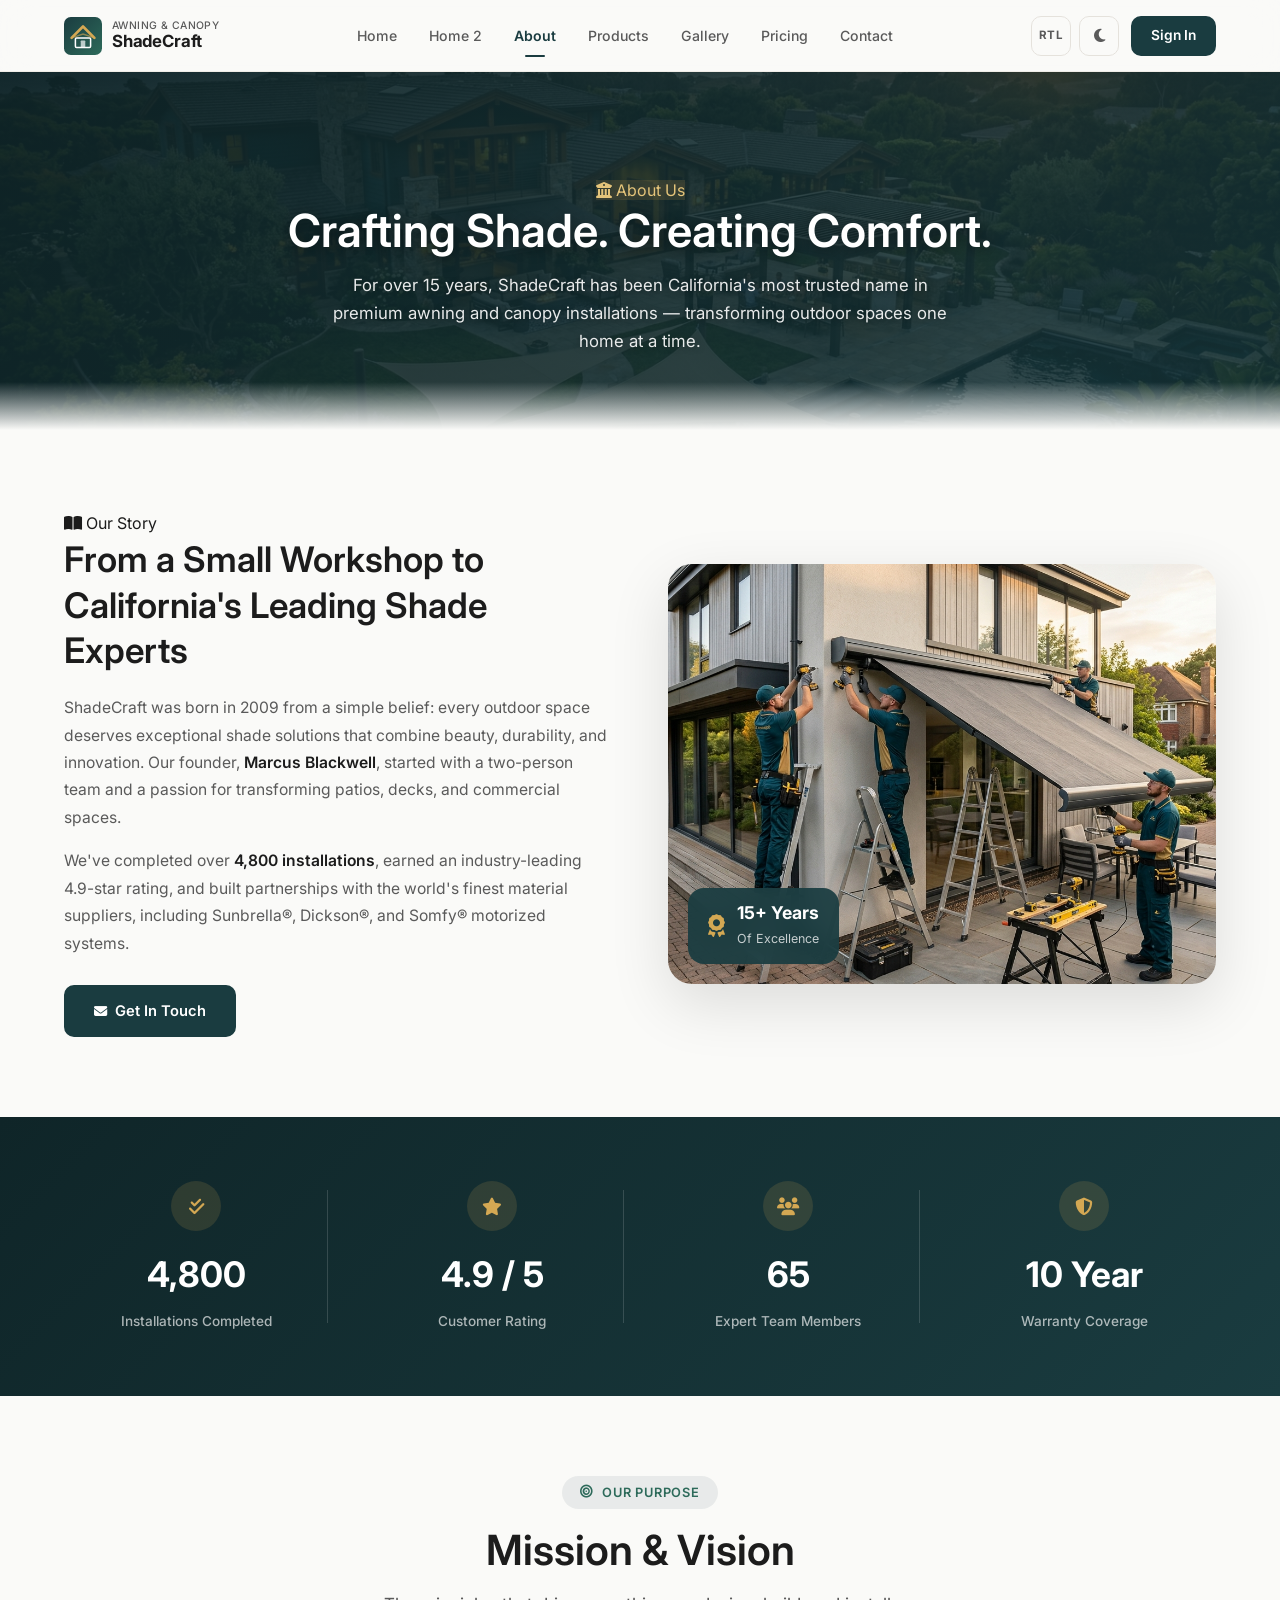
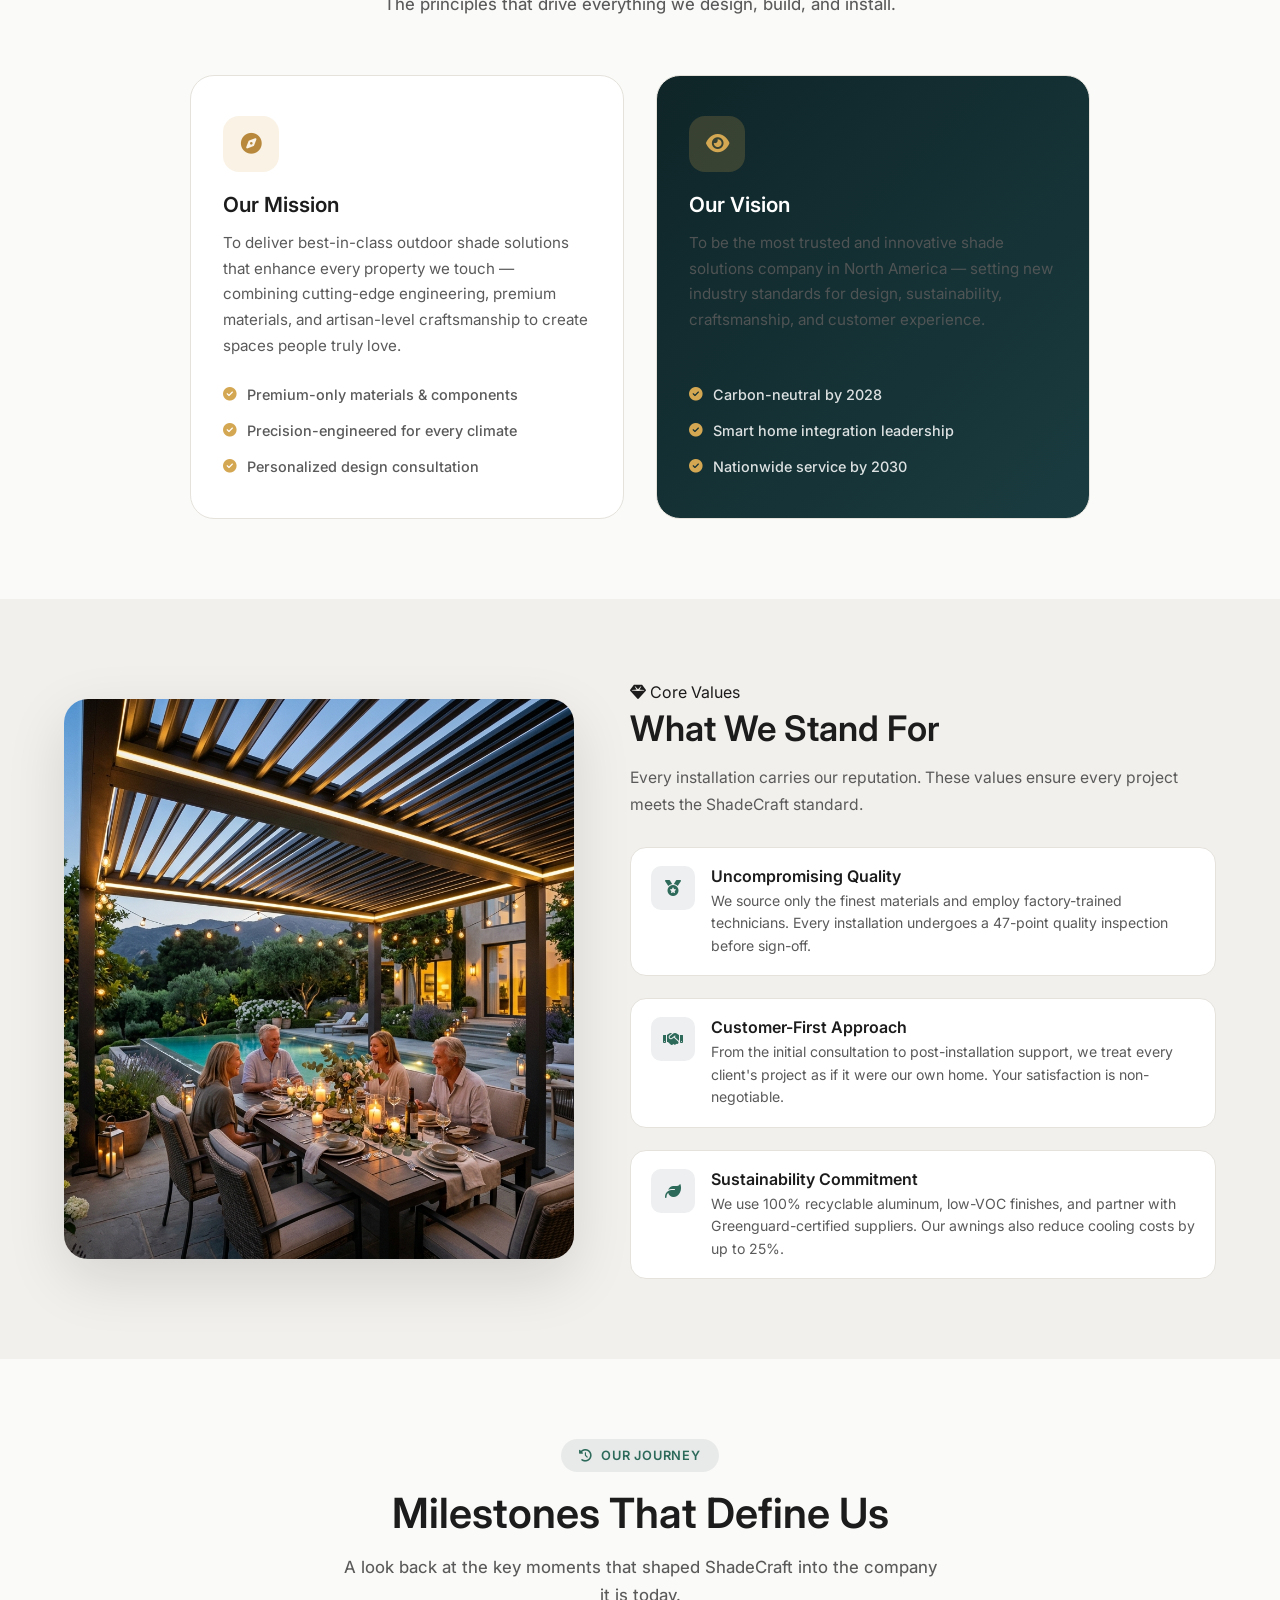
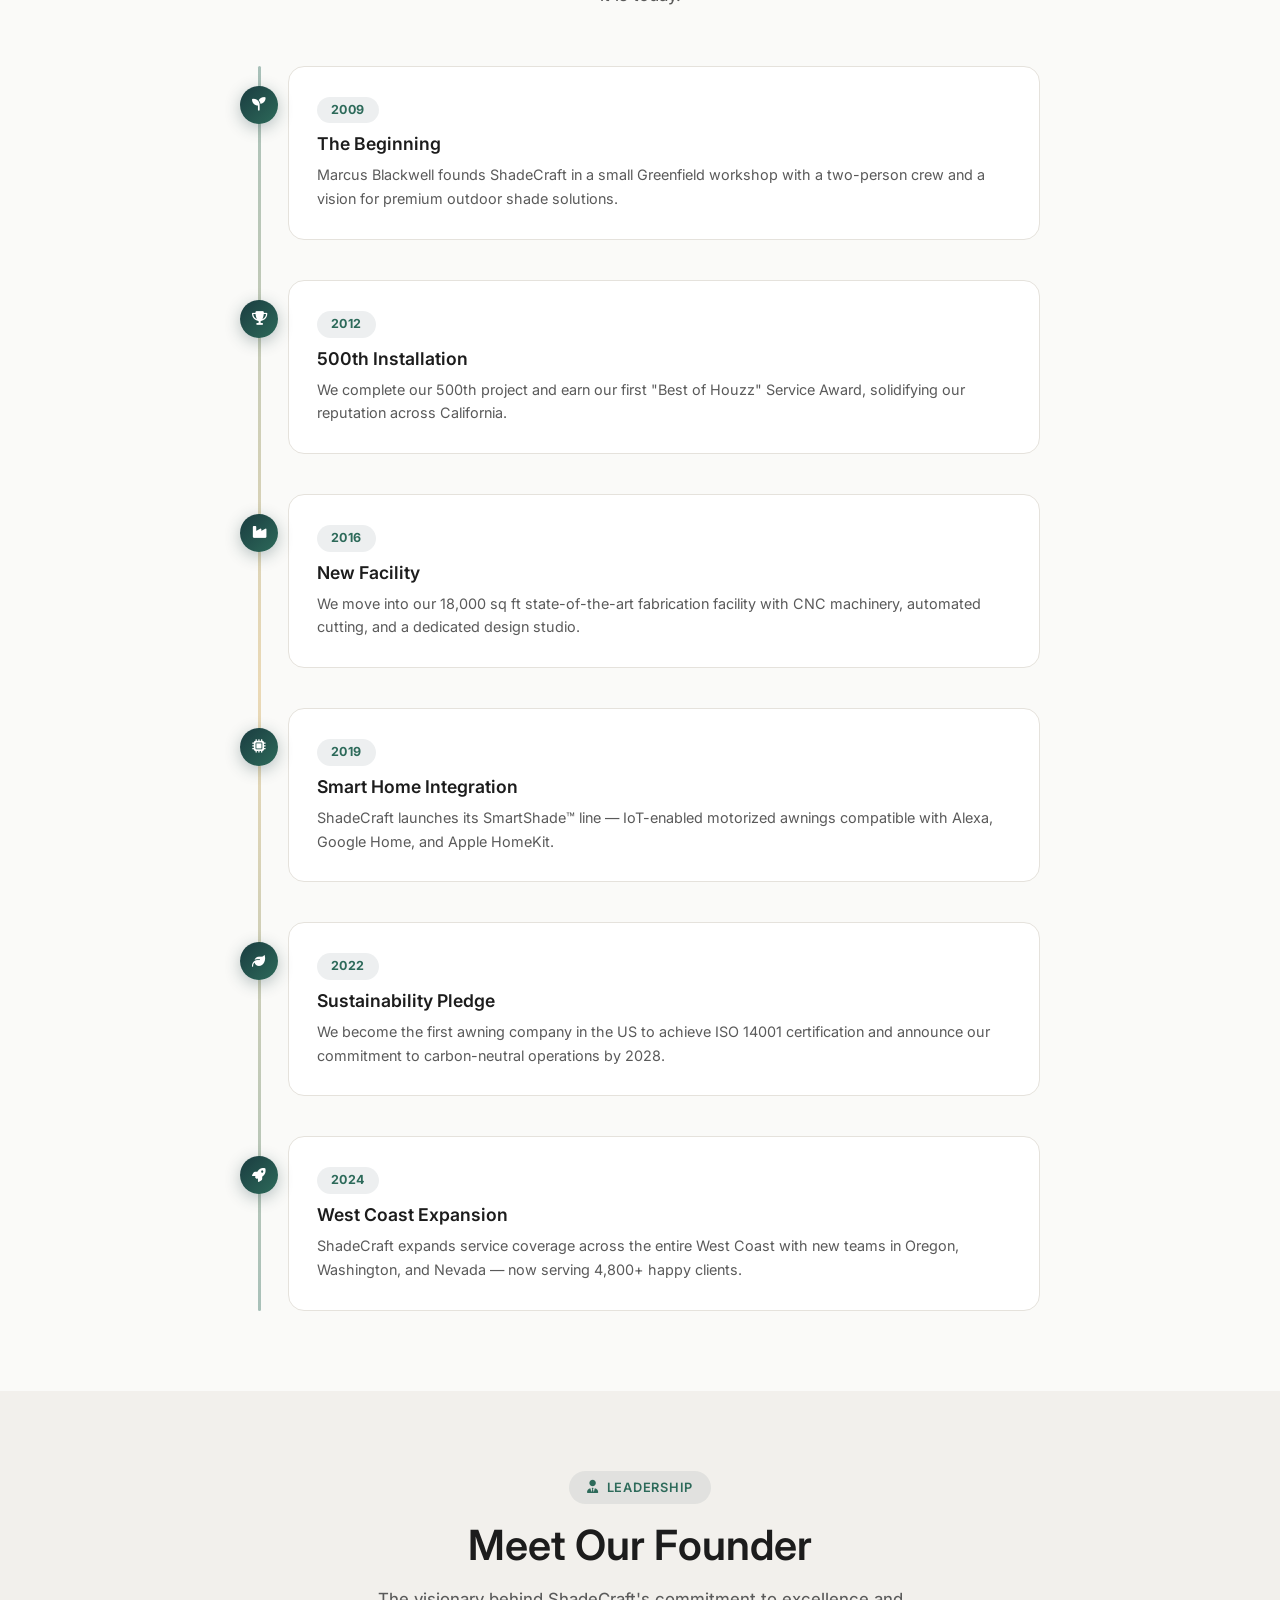
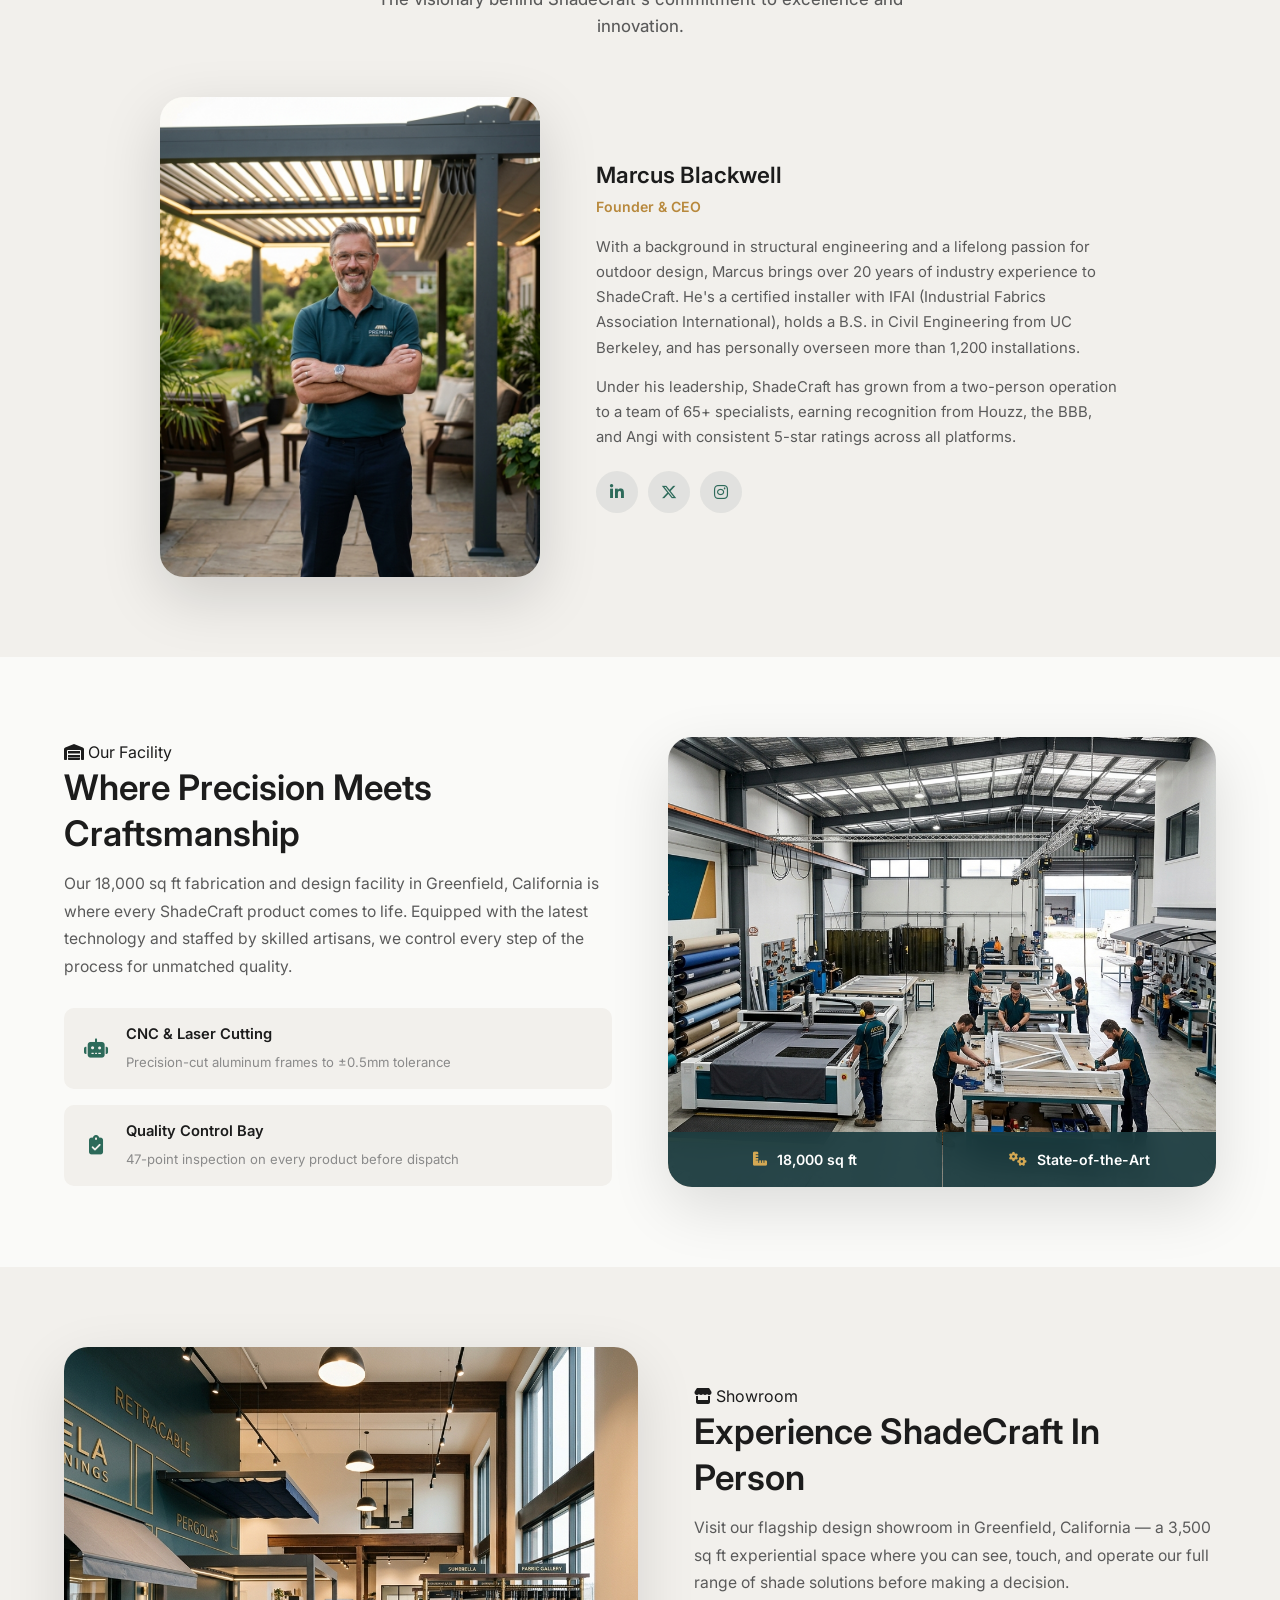
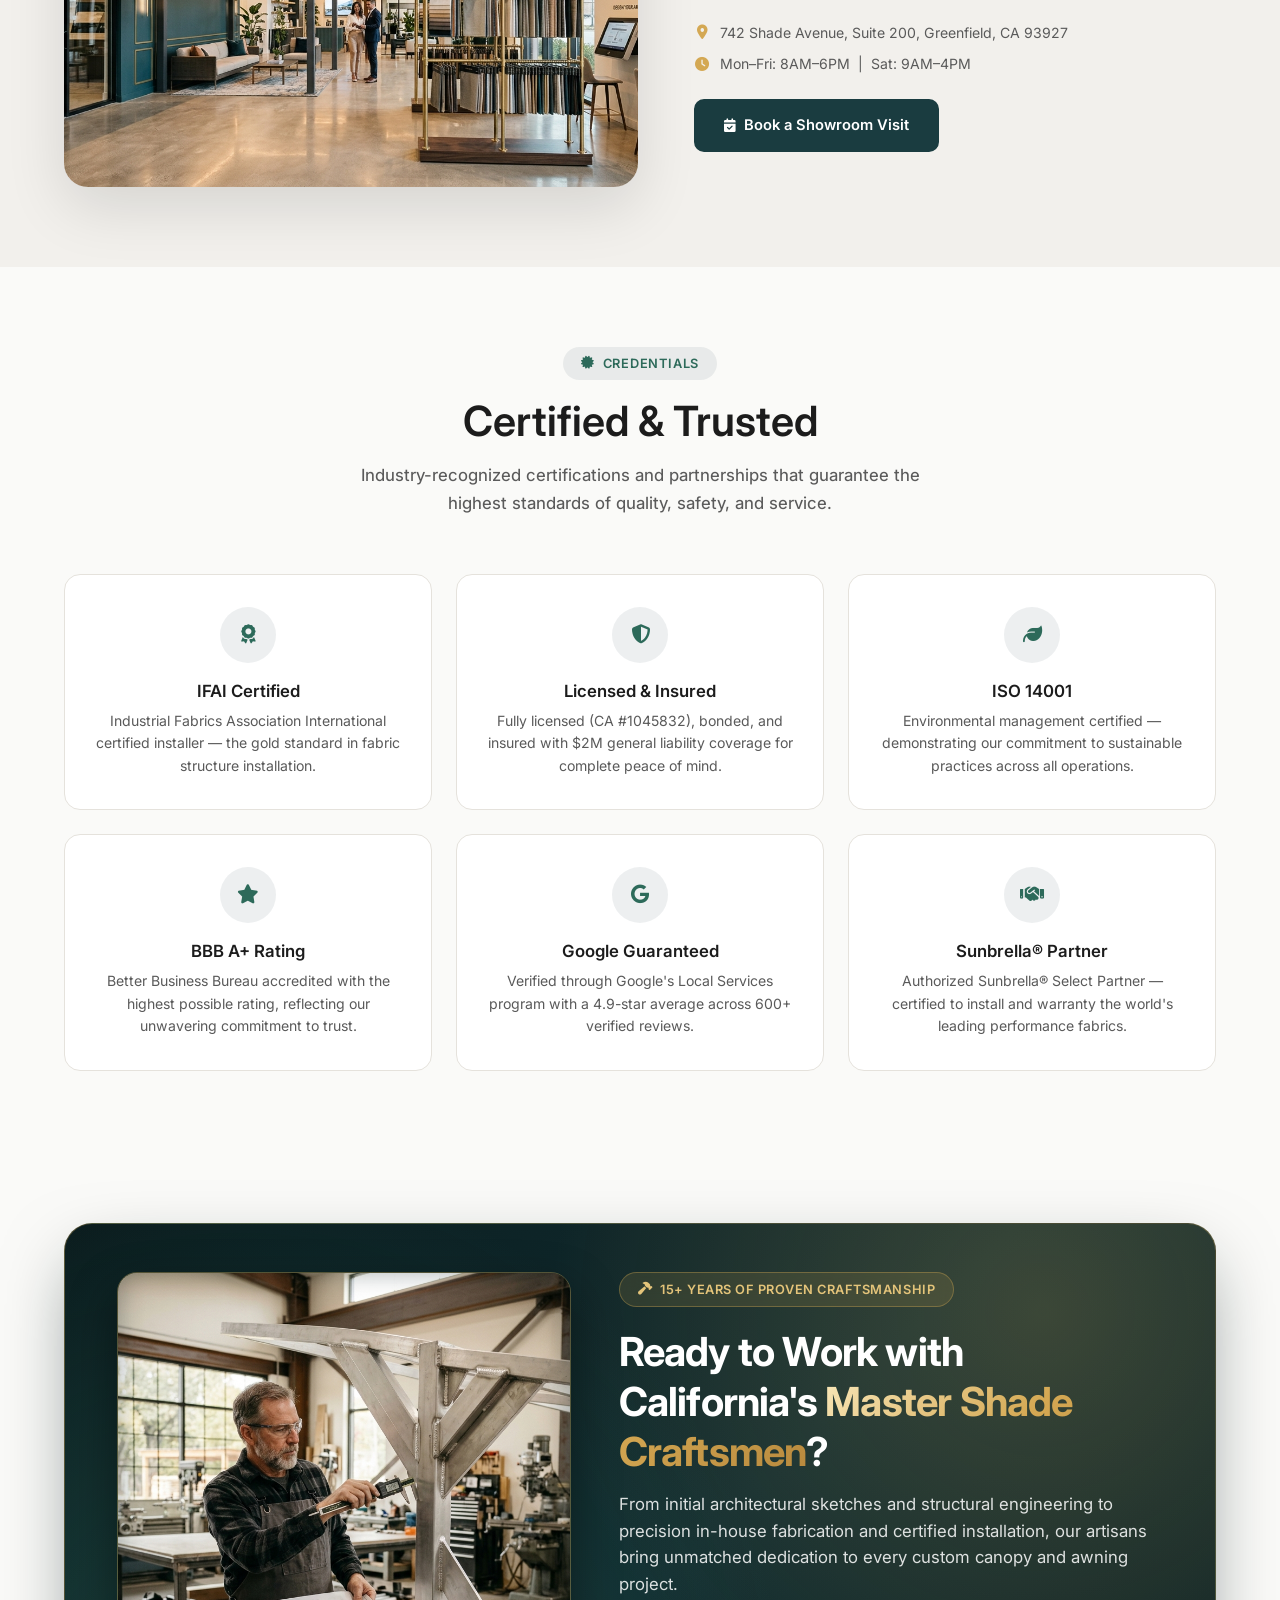
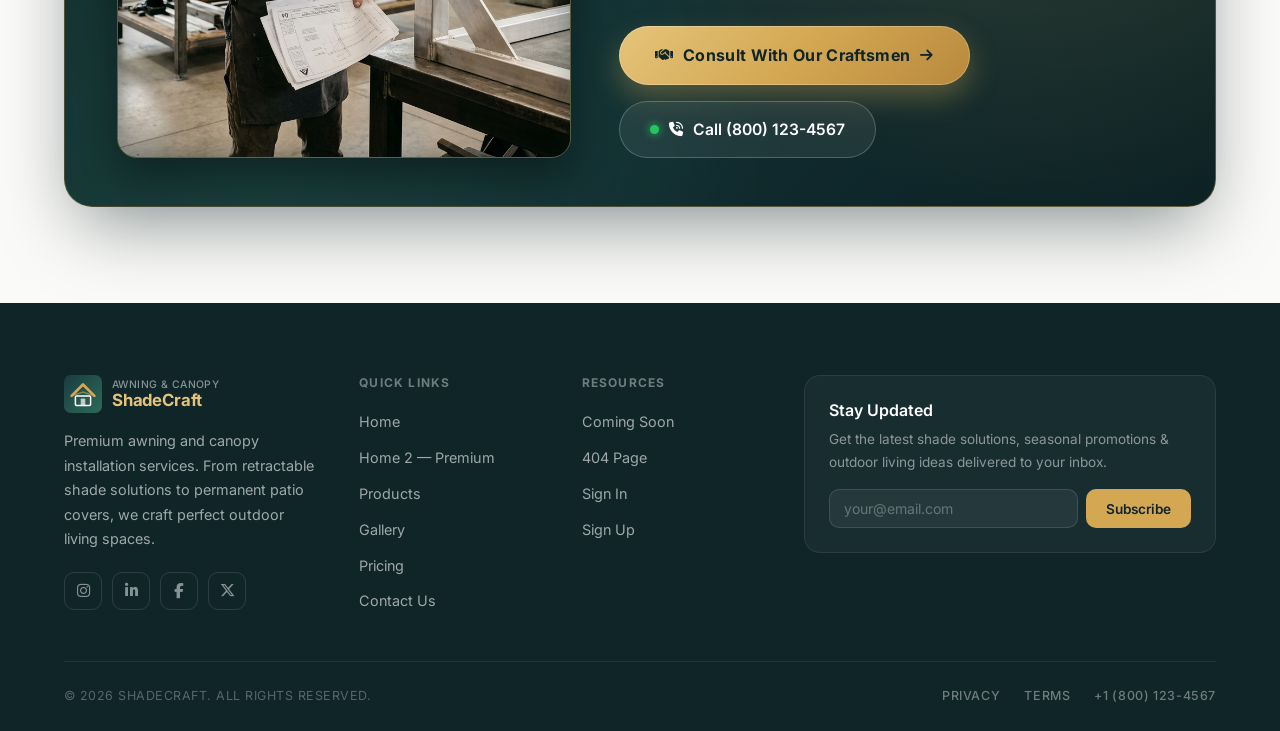
==== commit 940267f8: "feat: update product imagery and enhance hero section image assets and descriptions" ====
--- a/about.html
+++ b/about.html
@@ -337,7 +337,7 @@
                 <div class="about-cert-card fade-up">
                     <div class="about-cert-icon"><i class="fas fa-star"></i></div>
                     <h4>BBB A+ Rating</h4>
-                    <p>Better Business Bureau accredited with the highest possible rating, reflecting our unwavering commitment to customer trust.</p>
+                    <p>Better Business Bureau accredited with the highest possible rating, reflecting our unwavering commitment to trust.</p>
                 </div>
                 <div class="about-cert-card fade-up">
                     <div class="about-cert-icon"><i class="fab fa-google"></i></div>
--- a/style.css
+++ b/style.css
@@ -871,6 +871,32 @@
     grid-template-columns: repeat(4, 1fr);
     gap: 24px;
 }
+.products-extra-grid {
+    grid-template-columns: repeat(3, 1fr);
+    max-width: 1100px;
+    margin: 0 auto;
+}
+.product-extra-card-img {
+    height: 250px !important;
+    overflow: hidden;
+    position: relative;
+}
+.product-extra-card-img img {
+    width: 100%;
+    height: 100%;
+    object-fit: cover;
+    transition: transform 0.4s ease;
+}
+.product-extra-card:hover .product-extra-card-img img {
+    transform: scale(1.05);
+}
+@media (max-width: 1024px) {
+    .products-extra-grid .product-extra-card {
+        max-width: 520px;
+        margin: 0 auto;
+        width: 100%;
+    }
+}
 .why-us-card {
     background: var(--bg-card);
     border: 1px solid var(--border);
@@ -1040,8 +1066,8 @@
     gap: 12px;
 }
 .testimonial-avatar {
-    width: 44px;
-    height: 44px;
+    width: 48px;
+    height: 48px;
     border-radius: 50%;
     background: linear-gradient(135deg, var(--primary), var(--primary-light));
     display: flex;
@@ -1051,6 +1077,15 @@
     font-weight: 600;
     font-size: 0.95rem;
     flex-shrink: 0;
+    overflow: hidden;
+    border: 2px solid rgba(212, 168, 83, 0.4);
+    box-shadow: 0 4px 12px rgba(0, 0, 0, 0.25);
+}
+.testimonial-avatar img {
+    width: 100%;
+    height: 100%;
+    object-fit: cover;
+    display: block;
 }
 .testimonial-info h4 {
     font-size: 0.92rem;
@@ -1060,6 +1095,191 @@
     font-size: 0.8rem;
     color: var(--text-muted);
     font-weight: 400;
+}
+
+/* ===== HOME 2: 5-SECOND TESTIMONIAL SLIDER ===== */
+.h2-testimonials-slider {
+    max-width: 860px;
+    margin: 0 auto;
+    position: relative;
+    padding: 10px 0 20px;
+}
+.h2-testi-track {
+    position: relative;
+    min-height: 290px;
+}
+.h2-testi-slide {
+    position: absolute;
+    inset: 0;
+    opacity: 0;
+    visibility: hidden;
+    transform: translateY(20px) scale(0.98);
+    transition: opacity 0.6s cubic-bezier(0.16, 1, 0.3, 1),
+                transform 0.6s cubic-bezier(0.16, 1, 0.3, 1),
+                visibility 0.6s;
+    pointer-events: none;
+    z-index: 1;
+}
+.h2-testi-slide.active {
+    position: relative;
+    opacity: 1;
+    visibility: visible;
+    transform: translateY(0) scale(1);
+    pointer-events: auto;
+    z-index: 2;
+}
+.h2-testi-card {
+    position: relative;
+    padding: 44px 48px;
+    border-radius: 24px;
+    background: var(--bg-card);
+    border: 1px solid var(--border);
+    box-shadow: 0 20px 48px -12px var(--shadow-md), 0 0 0 1px rgba(212, 168, 83, 0.12) inset;
+    text-align: center;
+    display: flex;
+    flex-direction: column;
+    align-items: center;
+    transition: border-color var(--transition), box-shadow var(--transition);
+}
+.dark .h2-testi-card {
+    background: linear-gradient(145deg, #12282c 0%, #0d1e21 100%);
+    border-color: rgba(212, 168, 83, 0.25);
+    box-shadow: 0 24px 54px -14px rgba(0, 0, 0, 0.55), 0 0 0 1px rgba(255, 255, 255, 0.05) inset;
+}
+.h2-testi-quote-icon {
+    width: 52px;
+    height: 52px;
+    border-radius: 50%;
+    background: rgba(212, 168, 83, 0.12);
+    color: var(--secondary);
+    display: flex;
+    align-items: center;
+    justify-content: center;
+    font-size: 1.25rem;
+    margin-bottom: 20px;
+    border: 1px solid rgba(212, 168, 83, 0.3);
+}
+.h2-testi-card .testimonial-stars {
+    font-size: 1rem;
+    margin-bottom: 18px;
+    gap: 4px;
+}
+.h2-testi-card .testimonial-text {
+    font-size: clamp(1.05rem, 2vw, 1.25rem);
+    line-height: 1.7;
+    color: var(--text);
+    margin-bottom: 26px;
+    max-width: 680px;
+    font-weight: 400;
+}
+.h2-testi-card .testimonial-author {
+    gap: 16px;
+    text-align: left;
+}
+.h2-testi-card .testimonial-avatar {
+    width: 56px;
+    height: 56px;
+    border-width: 2.5px;
+}
+.h2-testi-card .testimonial-info h4 {
+    font-size: 1.05rem;
+    margin-bottom: 2px;
+}
+.h2-testi-card .testimonial-info span {
+    font-size: 0.85rem;
+}
+
+/* Slider Controls */
+.h2-testi-controls {
+    display: flex;
+    align-items: center;
+    justify-content: center;
+    gap: 20px;
+    margin-top: 32px;
+}
+.h2-testi-btn {
+    width: 44px;
+    height: 44px;
+    border-radius: 50%;
+    border: 1px solid var(--border);
+    background: var(--bg-card);
+    color: var(--text);
+    display: flex;
+    align-items: center;
+    justify-content: center;
+    cursor: pointer;
+    font-size: 0.95rem;
+    transition: all 0.3s ease;
+    box-shadow: 0 4px 14px var(--shadow-sm);
+}
+.h2-testi-btn:hover {
+    background: var(--primary);
+    color: #fff;
+    border-color: var(--primary);
+    transform: scale(1.06);
+}
+.dark .h2-testi-btn:hover {
+    background: var(--secondary);
+    color: #0c1f21;
+    border-color: var(--secondary);
+}
+.h2-testi-dots {
+    display: flex;
+    align-items: center;
+    gap: 10px;
+}
+.h2-testi-dot {
+    width: 42px;
+    height: 6px;
+    border-radius: 100px;
+    background: var(--border);
+    border: none;
+    padding: 0;
+    cursor: pointer;
+    position: relative;
+    overflow: hidden;
+    transition: width 0.3s ease, background-color 0.3s ease;
+}
+.dark .h2-testi-dot {
+    background: rgba(255, 255, 255, 0.15);
+}
+.h2-testi-dot-fill {
+    position: absolute;
+    top: 0;
+    left: 0;
+    bottom: 0;
+    width: 0%;
+    background: var(--primary);
+    border-radius: 100px;
+}
+.dark .h2-testi-dot-fill {
+    background: var(--secondary);
+}
+.h2-testi-dot.active {
+    width: 58px;
+    background: rgba(var(--primary-rgb), 0.2);
+}
+.dark .h2-testi-dot.active {
+    background: rgba(212, 168, 83, 0.25);
+}
+.h2-testi-dot.active .h2-testi-dot-fill {
+    animation: h2TestiProgress 5s linear forwards;
+}
+.h2-testimonials-slider.is-paused .h2-testi-dot.active .h2-testi-dot-fill {
+    animation-play-state: paused;
+}
+@keyframes h2TestiProgress {
+    0% { width: 0%; }
+    100% { width: 100%; }
+}
+
+@media (max-width: 768px) {
+    .h2-testi-card {
+        padding: 32px 20px;
+    }
+    .h2-testi-card .testimonial-text {
+        font-size: 1rem;
+    }
 }
 
 /* ===== LUXURY ELEVATED CTA BANNER ===== */
@@ -1507,7 +1727,7 @@
     justify-content: center;
     gap: 8px;
     width: 100%;
-    padding: 14px 20px;
+    padding: 13px 18px;
     border-radius: var(--radius-full);
     background: linear-gradient(135deg, #E4C47A, #D4A853);
     color: #0F2528 !important;
@@ -1515,11 +1735,31 @@
     font-size: 0.92rem;
     text-decoration: none;
     transition: all var(--transition);
+    white-space: nowrap;
+    box-sizing: border-box;
 }
 .cta-consult-card-btn:hover {
     transform: translateY(-2px);
     box-shadow: 0 10px 24px rgba(212, 168, 83, 0.4);
     color: #0F2528 !important;
+}
+
+@media (max-width: 480px) {
+    .cta-home2-card {
+        padding: 20px 16px;
+    }
+    .cta-consult-card-btn {
+        padding: 12px 14px;
+        font-size: 0.85rem;
+        gap: 6px;
+    }
+    .cta-slot-item {
+        padding: 9px 12px;
+        gap: 10px;
+    }
+    .cta-slot-item strong {
+        font-size: 0.82rem;
+    }
 }
 
 /* ---- 2. ABOUT PAGE: CRAFTSMANSHIP SPLIT (IMAGE LEFT, CTA RIGHT) ---- */
@@ -1807,7 +2047,7 @@
     display: grid;
     grid-template-columns: 1.2fr 1fr;
     gap: 48px;
-    align-items: stretch;
+    align-items: center;
     text-align: left;
     position: relative;
     overflow: hidden;
@@ -1816,6 +2056,14 @@
     position: relative;
     z-index: 2;
     text-align: left;
+    display: flex;
+    flex-direction: column;
+    justify-content: center;
+    align-items: flex-start;
+}
+.cta-products-content .cta-badge {
+    align-self: flex-start;
+    width: fit-content;
 }
 .cta-products-content h2 {
     font-size: clamp(1.9rem, 3.2vw, 2.5rem);
@@ -1870,6 +2118,7 @@
     .cta-products .cta-products-card {
         grid-template-columns: 1fr;
         padding: 40px 24px;
+        box-sizing: border-box;
     }
     .cta-about .cta-about-wrapper,
     .cta-gallery .cta-gallery-box,
@@ -1881,12 +2130,21 @@
     .cta-gallery-content,
     .cta-products-content {
         text-align: center;
+        align-items: center;
+        width: 100%;
+        max-width: 100%;
+        box-sizing: border-box;
+    }
+    .cta-products-content .cta-badge {
+        align-self: center;
     }
     .cta-about-content .cta-actions,
     .cta-gallery-content .cta-actions,
     .cta-gallery-content .cta-gallery-stats,
     .cta-products-content .cta-actions {
         justify-content: center !important;
+        width: 100%;
+        box-sizing: border-box;
     }
     .cta-about-media,
     .cta-gallery-visual,
@@ -1896,6 +2154,63 @@
         width: 100%;
         height: 320px;
         min-height: 320px;
+    }
+}
+
+@media (max-width: 560px) {
+    .cta-gallery .cta-gallery-box,
+    .cta-products .cta-products-card,
+    .cta-pricing .cta-pricing-card,
+    .cta-about .cta-about-wrapper {
+        padding: 32px 18px;
+        border-radius: 20px;
+    }
+    .cta-gallery h2,
+    .cta-products-content h2 {
+        font-size: clamp(1.45rem, 5.5vw, 1.85rem);
+        line-height: 1.25;
+        word-break: break-word;
+    }
+    .cta-gallery p,
+    .cta-products-content p {
+        font-size: 0.92rem;
+        line-height: 1.6;
+        margin-bottom: 20px;
+    }
+    .cta-gallery-stats {
+        display: flex;
+        width: 100%;
+        max-width: 100%;
+        padding: 12px 14px;
+        gap: 10px;
+        justify-content: space-between;
+        box-sizing: border-box;
+    }
+    .cta-gstat strong {
+        font-size: 1.15rem;
+    }
+    .cta-gstat span {
+        font-size: 0.65rem;
+        letter-spacing: 0.02em;
+    }
+    .cta-gstat-divider {
+        height: 26px;
+    }
+    .cta-actions {
+        flex-direction: column;
+        width: 100%;
+        gap: 12px;
+    }
+    .cta-actions .btn {
+        width: 100%;
+        box-sizing: border-box;
+        padding: 13px 18px;
+        font-size: 0.9rem;
+    }
+    .cta-gallery-visual,
+    .cta-products-media {
+        height: 220px;
+        min-height: 220px;
     }
 }
 
@@ -2704,6 +3019,168 @@
     border-bottom: none;
     background: var(--bg-card);
 }
+
+/* Mobile Tier Switcher & Mobile Responsive Table (Removes sidescroll) */
+.pricing-mobile-tier-tabs {
+    display: none;
+}
+
+@media (max-width: 768px) {
+    .pricing-compare-section {
+        padding: 50px 0;
+    }
+    
+    .pricing-mobile-tier-tabs {
+        display: grid;
+        grid-template-columns: repeat(3, 1fr);
+        gap: 6px;
+        background: var(--bg-card);
+        padding: 6px;
+        border-radius: var(--radius-lg);
+        border: 1px solid var(--border);
+        margin-bottom: 16px;
+        box-shadow: 0 4px 16px var(--shadow);
+    }
+    
+    .pricing-mobile-tier-tabs .tier-tab-btn {
+        display: flex;
+        flex-direction: column;
+        align-items: center;
+        justify-content: center;
+        padding: 10px 6px;
+        background: transparent;
+        border: 1px solid transparent;
+        border-radius: var(--radius-md);
+        color: var(--text-muted);
+        cursor: pointer;
+        transition: all var(--transition);
+        position: relative;
+        font-family: inherit;
+    }
+    
+    .pricing-mobile-tier-tabs .tier-tab-btn span {
+        font-size: 0.85rem;
+        font-weight: 700;
+        color: var(--text);
+        line-height: 1.2;
+    }
+    
+    .pricing-mobile-tier-tabs .tier-tab-btn small {
+        font-size: 0.72rem;
+        color: var(--text-muted);
+        margin-top: 2px;
+        font-weight: 500;
+    }
+    
+    .pricing-mobile-tier-tabs .tier-tab-btn .tab-badge {
+        position: absolute;
+        top: -6px;
+        font-size: 0.55rem;
+        font-weight: 800;
+        letter-spacing: 0.05em;
+        background: var(--secondary);
+        color: #0a1b1d;
+        padding: 1px 6px;
+        border-radius: var(--radius-full);
+    }
+    
+    .pricing-mobile-tier-tabs .tier-tab-btn.active {
+        background: var(--primary);
+        color: #fff;
+        border-color: var(--primary-light);
+        box-shadow: 0 4px 12px rgba(var(--primary-rgb), 0.25);
+    }
+    
+    .pricing-mobile-tier-tabs .tier-tab-btn.active span {
+        color: #fff;
+    }
+    
+    .pricing-mobile-tier-tabs .tier-tab-btn.active small {
+        color: rgba(255, 255, 255, 0.85);
+    }
+    
+    .pricing-table-wrapper {
+        overflow-x: hidden !important;
+        border-radius: var(--radius-lg);
+    }
+    
+    .pricing-table {
+        min-width: 100% !important;
+        width: 100% !important;
+        table-layout: fixed;
+    }
+    
+    /* 2-column layout on mobile: Feature Col (50%) + Active Tier Col (50%) */
+    .pricing-table th.feature-col,
+    .pricing-table td.feature-name {
+        width: 50% !important;
+        padding: 12px 14px !important;
+        font-size: 0.82rem !important;
+    }
+    
+    .pricing-table th.tier-col,
+    .pricing-table td:not(.feature-name) {
+        width: 50% !important;
+        padding: 12px 12px !important;
+        font-size: 0.82rem !important;
+    }
+    
+    .pricing-table thead th {
+        padding: 16px 10px !important;
+    }
+    
+    .table-tier-header .tier-name {
+        font-size: 1rem !important;
+    }
+    
+    .table-tier-header .tier-price {
+        font-size: 0.78rem !important;
+    }
+    
+    .table-category-row td {
+        padding: 10px 14px !important;
+        font-size: 0.78rem !important;
+    }
+    
+    .pricing-table tfoot td {
+        padding: 16px 10px !important;
+    }
+    
+    .pricing-table tfoot .btn {
+        padding: 8px 10px !important;
+        font-size: 0.8rem !important;
+    }
+    
+    /* Hide non-active tier columns when mobile tier is active */
+    /* Tier 1 (Essential) Active: show col 2 (th:nth-child(2), td:nth-child(2)), hide col 3 & 4 */
+    .pricing-table-wrapper[data-active-tier="1"] .pricing-table th:nth-child(3),
+    .pricing-table-wrapper[data-active-tier="1"] .pricing-table td:nth-child(3),
+    .pricing-table-wrapper[data-active-tier="1"] .pricing-table th:nth-child(4),
+    .pricing-table-wrapper[data-active-tier="1"] .pricing-table td:nth-child(4) {
+        display: none !important;
+    }
+    
+    /* Tier 2 (Professional) Active: show col 3, hide col 2 & 4 */
+    .pricing-table-wrapper[data-active-tier="2"] .pricing-table th:nth-child(2),
+    .pricing-table-wrapper[data-active-tier="2"] .pricing-table td:nth-child(2),
+    .pricing-table-wrapper[data-active-tier="2"] .pricing-table th:nth-child(4),
+    .pricing-table-wrapper[data-active-tier="2"] .pricing-table td:nth-child(4) {
+        display: none !important;
+    }
+    
+    /* Tier 3 (Premium) Active: show col 4, hide col 2 & 3 */
+    .pricing-table-wrapper[data-active-tier="3"] .pricing-table th:nth-child(2),
+    .pricing-table-wrapper[data-active-tier="3"] .pricing-table td:nth-child(2),
+    .pricing-table-wrapper[data-active-tier="3"] .pricing-table th:nth-child(3),
+    .pricing-table-wrapper[data-active-tier="3"] .pricing-table td:nth-child(3) {
+        display: none !important;
+    }
+    
+    /* Table category row always spans full width */
+    .table-category-row td {
+        display: table-cell !important;
+    }
+}
 .text-gold {
     color: var(--secondary) !important;
 }
@@ -3666,6 +4143,119 @@
 .dark .comparison-check { color: var(--secondary); }
 .comparison-cross { color: var(--text-muted); font-size: 0.85rem; }
 
+/* Home 2 Comparison Table Mobile Switcher */
+.h2-compare-mobile-tabs {
+    display: none;
+}
+
+@media (max-width: 768px) {
+    .h2-compare-mobile-tabs {
+        display: grid;
+        grid-template-columns: repeat(3, 1fr);
+        gap: 6px;
+        background: var(--bg-card);
+        padding: 6px;
+        border-radius: var(--radius-lg);
+        border: 1px solid var(--border);
+        margin-bottom: 16px;
+        box-shadow: 0 4px 16px var(--shadow);
+    }
+    
+    .h2-compare-tab {
+        display: flex;
+        align-items: center;
+        justify-content: center;
+        padding: 10px 8px;
+        background: transparent;
+        border: 1px solid transparent;
+        border-radius: var(--radius-md);
+        color: var(--text-muted);
+        cursor: pointer;
+        transition: all var(--transition);
+        font-family: inherit;
+    }
+    
+    .h2-compare-tab span {
+        font-size: 0.82rem;
+        font-weight: 700;
+        color: var(--text);
+        text-align: center;
+        line-height: 1.2;
+    }
+    
+    .h2-compare-tab.active {
+        background: var(--primary);
+        color: #fff;
+        border-color: var(--primary-light);
+        box-shadow: 0 4px 12px rgba(var(--primary-rgb), 0.25);
+    }
+    
+    .h2-compare-tab.active span {
+        color: #fff;
+    }
+    
+    .dark .h2-compare-tab.active {
+        background: var(--secondary);
+        border-color: var(--secondary-light);
+    }
+    
+    .dark .h2-compare-tab.active span {
+        color: #0a1b1d;
+    }
+    
+    .comparison-table-wrap {
+        overflow-x: hidden !important;
+        border-radius: var(--radius-lg);
+    }
+    
+    .comparison-table {
+        min-width: 100% !important;
+        width: 100% !important;
+        table-layout: fixed;
+    }
+    
+    .comparison-table thead th,
+    .comparison-table tbody td {
+        padding: 12px 10px !important;
+        font-size: 0.85rem !important;
+    }
+    
+    .comparison-table thead th:first-child,
+    .comparison-table tbody td:first-child {
+        width: 50% !important;
+    }
+    
+    .comparison-table thead th:not(:first-child),
+    .comparison-table tbody td:not(:first-child) {
+        width: 50% !important;
+    }
+    
+    /* Active product filtering on mobile: 2-column view (Feature + Active Product) */
+    /* Product 1: Retractable (Col 2 active, hide col 3 & 4) */
+    .comparison-table-wrap[data-active-product="1"] .comparison-table th:nth-child(3),
+    .comparison-table-wrap[data-active-product="1"] .comparison-table td:nth-child(3),
+    .comparison-table-wrap[data-active-product="1"] .comparison-table th:nth-child(4),
+    .comparison-table-wrap[data-active-product="1"] .comparison-table td:nth-child(4) {
+        display: none !important;
+    }
+    
+    /* Product 2: Fixed Canopy (Col 3 active, hide col 2 & 4) */
+    .comparison-table-wrap[data-active-product="2"] .comparison-table th:nth-child(2),
+    .comparison-table-wrap[data-active-product="2"] .comparison-table td:nth-child(2),
+    .comparison-table-wrap[data-active-product="2"] .comparison-table th:nth-child(4),
+    .comparison-table-wrap[data-active-product="2"] .comparison-table td:nth-child(4) {
+        display: none !important;
+    }
+    
+    /* Product 3: Patio Cover (Col 4 active, hide col 2 & 3) */
+    .comparison-table-wrap[data-active-product="3"] .comparison-table th:nth-child(2),
+    .comparison-table-wrap[data-active-product="3"] .comparison-table td:nth-child(2),
+    .comparison-table-wrap[data-active-product="3"] .comparison-table th:nth-child(3),
+    .comparison-table-wrap[data-active-product="3"] .comparison-table td:nth-child(3) {
+        display: none !important;
+    }
+}
+
 /* Certifications Banner */
 .certs-section {
     padding: 60px 0;
@@ -3707,10 +4297,13 @@
 
 /* ===== RESPONSIVE ===== */
 @media (max-width: 1024px) {
-    .nav-links { display: none; }
-    .nav-cta-btn, .nav-cta-secondary { display: none; }
-    .nav-actions .nav-icon-btn { display: none; }
-    .mobile-menu-btn { display: flex; }
+    .nav-links { display: none !important; }
+    .nav-actions > a,
+    .nav-actions .btn,
+    .nav-actions .nav-cta-btn,
+    .nav-actions .nav-cta-secondary { display: none !important; }
+    .nav-actions .nav-icon-btn { display: none !important; }
+    .mobile-menu-btn { display: flex !important; }
 
     .hero-slider { min-height: 520px; }
     .hero-slide-content h1 { max-width: 100%; }
@@ -3718,8 +4311,29 @@
 
     .footer-grid { grid-template-columns: 1fr 1fr; gap: 32px; }
     .awning-gallery-grid { grid-template-columns: repeat(2, 1fr); }
+    .awning-gallery-grid > *:last-child:nth-child(odd) {
+        grid-column: 1 / -1;
+        max-width: 520px;
+        margin: 0 auto;
+        width: 100%;
+    }
     .why-us-grid { grid-template-columns: repeat(2, 1fr); }
+    .why-us-grid > *:last-child:nth-child(odd) {
+        grid-column: 1 / -1;
+        max-width: 520px;
+        margin: 0 auto;
+        width: 100%;
+    }
+    .product-extra-card-img {
+        height: 260px !important;
+    }
     .testimonials-grid { grid-template-columns: repeat(2, 1fr); }
+    .testimonials-grid > *:last-child:nth-child(odd) {
+        grid-column: 1 / -1;
+        max-width: 540px;
+        margin: 0 auto;
+        width: 100%;
+    }
     .process-timeline { grid-template-columns: repeat(2, 1fr); gap: 32px; }
     .process-timeline::before { display: none; }
     .pricing-grid { grid-template-columns: repeat(2, 1fr); }
@@ -3757,6 +4371,7 @@
     .footer-bottom-links { justify-content: center; }
     .awning-gallery-grid { grid-template-columns: 1fr; }
     .why-us-grid { grid-template-columns: 1fr; }
+    .product-extra-card-img { height: 260px !important; }
     .process-timeline { grid-template-columns: 1fr; gap: 24px; }
     .testimonials-grid { grid-template-columns: 1fr; }
     .pricing-grid { grid-template-columns: 1fr; }
@@ -3897,6 +4512,18 @@
 @media (max-width: 768px) {
     .highlights-grid { grid-template-columns: 1fr; gap: 32px; }
     .highlights-img img { height: 280px; }
+    .highlights-content {
+        text-align: center;
+        display: flex;
+        flex-direction: column;
+        align-items: center;
+    }
+    .highlights-list {
+        align-items: flex-start;
+        display: inline-flex;
+        text-align: left;
+        margin: 0 auto 28px;
+    }
 }
 
 /* Brands / Partners */
@@ -4519,7 +5146,7 @@
     border-radius: var(--radius-xl);
     overflow: hidden;
     cursor: pointer;
-    height: 320px;
+    height: 380px;
     background: var(--bg-card);
     border: 1px solid var(--border);
     transition: transform var(--transition), box-shadow var(--transition), border-color var(--transition);
@@ -4584,7 +5211,7 @@
         gap: 16px;
     }
     .mosaic-item {
-        height: 260px;
+        height: 340px;
     }
     .mosaic-overlay {
         transform: translateY(0);
@@ -5766,40 +6393,85 @@
 
 /* ===== ABOUT PAGE RESPONSIVE ===== */
 @media (max-width: 1024px) {
+    .about-story-layout {
+        grid-template-columns: 1fr 1fr;
+        gap: 32px;
+        align-items: center;
+    }
+    .about-values-layout {
+        grid-template-columns: 1fr 1.1fr;
+        gap: 32px;
+        align-items: center;
+    }
+    .about-facility-layout {
+        grid-template-columns: 1fr 1fr;
+        gap: 32px;
+        align-items: center;
+    }
+    .about-showroom-layout {
+        grid-template-columns: 1fr 1fr;
+        gap: 32px;
+        align-items: center;
+    }
+    .about-founder-layout {
+        grid-template-columns: 320px 1fr;
+        gap: 32px;
+        align-items: center;
+    }
+    .about-story-image img,
+    .about-facility-image img,
+    .about-showroom-image img {
+        height: 420px;
+    }
+    .about-values-layout {
+        align-items: stretch;
+    }
+    .about-values-image {
+        display: flex;
+        height: 100%;
+    }
+    .about-values-image img {
+        height: 100%;
+        min-height: 480px;
+    }
+    .about-founder-image {
+        max-width: 320px;
+        margin: 0;
+    }
+    .about-founder-image img {
+        height: 380px;
+    }
+    .about-mission-cards {
+        grid-template-columns: 1fr;
+    }
+    .about-cert-grid {
+        grid-template-columns: repeat(2, 1fr);
+    }
+    .about-stats-grid {
+        grid-template-columns: repeat(2, 1fr);
+        gap: 24px;
+    }
+    .about-stat-item:nth-child(2)::after {
+        display: none;
+    }
+    .about-showroom-highlights {
+        grid-template-columns: 1fr;
+    }
+}
+
+@media (max-width: 768px) {
     .about-story-layout,
     .about-values-layout,
     .about-facility-layout,
     .about-showroom-layout,
     .about-founder-layout {
         grid-template-columns: 1fr;
-        gap: 36px;
-    }
-    .about-mission-cards {
-        grid-template-columns: 1fr;
-    }
-    .about-cert-grid {
-        grid-template-columns: repeat(2, 1fr);
-    }
-    .about-stats-grid {
-        grid-template-columns: repeat(2, 1fr);
-        gap: 24px;
-    }
-    .about-stat-item:nth-child(2)::after {
-        display: none;
-    }
-    .about-showroom-highlights {
-        grid-template-columns: 1fr;
-    }
-    .about-founder-layout {
-        grid-template-columns: 1fr;
+        gap: 32px;
     }
     .about-founder-image {
-        max-width: 360px;
+        max-width: 340px;
         margin: 0 auto;
     }
-}
-
-@media (max-width: 768px) {
     .about-stats-grid {
         grid-template-columns: repeat(2, 1fr);
         gap: 20px;
@@ -6687,13 +7359,7 @@
     .gallery-hero-v2,
     .pricing-hero-v2 { padding: 24px 0 40px; min-height: auto; }
     .ph2-img-wrapper img { height: 260px; }
-    .ph2-float { padding: 8px 12px; border-radius: 10px; }
-    .ph2-float i { font-size: 1rem; }
-    .ph2-float strong { font-size: 0.85rem; }
-    .ph2-float span { font-size: 0.65rem; }
-    .ph2-float--1 { top: -6px; right: 5px; }
-    .ph2-float--2 { bottom: 20px; left: 5px; }
-    .ph2-float--3 { bottom: -10px; right: 10px; }
+    .ph2-float { display: none !important; }
     .ph2-glow { filter: blur(60px); }
     .ph2-glow--1 { width: 200px; height: 200px; }
     .ph2-glow--2 { width: 160px; height: 160px; }
@@ -6715,6 +7381,130 @@
 [dir="rtl"] #contactPhone,
 [dir="rtl"] #contactPhone::placeholder {
     text-align: right;
+}
+
+/* RTL CTA Banners & Card Alignments */
+[dir="rtl"] .product-extra-card {
+    text-align: right !important;
+}
+[dir="rtl"] .product-extra-card-body {
+    text-align: right !important;
+}
+[dir="rtl"] .product-extra-header {
+    flex-direction: row-reverse;
+    justify-content: flex-end;
+}
+
+[dir="rtl"] .cta-products-content {
+    text-align: right !important;
+    align-items: flex-end !important;
+}
+[dir="rtl"] .cta-products-content .cta-badge {
+    align-self: flex-end !important;
+}
+[dir="rtl"] .cta-products-content .cta-actions {
+    justify-content: flex-end !important;
+}
+
+[dir="rtl"] .cta-home2-content {
+    text-align: right !important;
+}
+[dir="rtl"] .cta-home2-content .cta-badge {
+    align-self: flex-end !important;
+}
+[dir="rtl"] .cta-home2-perks {
+    align-items: flex-end !important;
+}
+[dir="rtl"] .cta-perk-item {
+    flex-direction: row-reverse;
+}
+[dir="rtl"] .cta-home2-content .cta-actions {
+    justify-content: flex-end !important;
+}
+[dir="rtl"] .cta-consult-card-header {
+    flex-direction: row-reverse;
+}
+[dir="rtl"] .cta-avatar-group {
+    flex-direction: row-reverse;
+    text-align: right;
+}
+[dir="rtl"] .cta-slot-item {
+    flex-direction: row-reverse;
+    text-align: right;
+}
+
+[dir="rtl"] .cta-about-wrapper {
+    text-align: right !important;
+}
+[dir="rtl"] .cta-about-content {
+    text-align: right !important;
+}
+[dir="rtl"] .cta-about-content .cta-badge {
+    align-self: flex-end !important;
+}
+[dir="rtl"] .cta-about-content .cta-actions {
+    justify-content: flex-end !important;
+}
+
+[dir="rtl"] .cta-pricing-left {
+    text-align: right !important;
+}
+[dir="rtl"] .cta-pricing-left .cta-badge {
+    align-self: flex-end !important;
+}
+[dir="rtl"] .cta-pricing-badges {
+    align-items: flex-end !important;
+}
+[dir="rtl"] .cta-pbadge {
+    flex-direction: row-reverse;
+}
+[dir="rtl"] .cta-estimate-header {
+    text-align: right !important;
+    flex-direction: row-reverse;
+}
+[dir="rtl"] .cta-estimate-list {
+    text-align: right !important;
+}
+[dir="rtl"] .cta-estimate-list li {
+    flex-direction: row-reverse;
+    justify-content: flex-end;
+}
+
+[dir="rtl"] .cta-gallery-content {
+    text-align: right !important;
+}
+[dir="rtl"] .cta-gallery-content .cta-badge {
+    align-self: flex-end !important;
+}
+[dir="rtl"] .cta-gallery-content .cta-actions {
+    justify-content: flex-end !important;
+}
+
+/* RTL Form Fields Alignment & Date Picker */
+[dir="rtl"] .form-group {
+    text-align: right;
+}
+[dir="rtl"] .form-group label {
+    text-align: right;
+}
+[dir="rtl"] .form-group input,
+[dir="rtl"] .form-group select,
+[dir="rtl"] .form-group textarea {
+    text-align: right;
+    direction: rtl;
+}
+[dir="rtl"] select {
+    background-position: left 16px center !important;
+    padding-left: 36px !important;
+    padding-right: 16px !important;
+}
+[dir="rtl"] input[type="date"] {
+    text-align: right;
+    direction: rtl;
+}
+[dir="rtl"] input[type="date"]::-webkit-calendar-picker-indicator {
+    margin-left: 0;
+    margin-right: auto;
 }
 
 /* Smooth page transitions */
@@ -8147,33 +8937,92 @@
 @media (max-width: 560px) {
     .hh-hero {
         padding: 24px 0 44px;
+        overflow: hidden;
+    }
+    .hh-inner {
+        max-width: 100%;
+        overflow: hidden;
     }
     .hh-title {
-        font-size: 2rem;
+        font-size: clamp(1.75rem, 6.5vw, 2.1rem);
+    }
+    .hh-stats {
+        gap: 12px;
+        flex-wrap: nowrap;
+        width: 100%;
+        justify-content: space-between;
+    }
+    .hh-stat-num {
+        font-size: 1.35rem;
+    }
+    .hh-stat-label {
+        font-size: 0.62rem;
+        letter-spacing: 0.5px;
+    }
+    .hh-stat-div {
+        height: 28px;
     }
     .hh-mosaic {
-        grid-template-columns: 1fr 1fr;
+        display: flex;
+        flex-direction: column;
+        gap: 12px;
+        width: 100%;
+        max-width: 100%;
+    }
+    .hh-card-stack {
+        display: flex;
+        flex-direction: column;
+        gap: 12px;
+        width: 100%;
     }
     .hh-card--large {
-        height: 240px;
+        width: 100%;
+        height: 220px;
     }
     .hh-card--small {
-        height: 113px;
+        width: 100%;
+        height: 180px;
+    }
+    .hh-card-label {
+        display: inline-flex !important;
+        font-size: 0.76rem !important;
+        padding: 5px 12px !important;
+        bottom: 12px !important;
+        left: 12px !important;
     }
     .hh-trust-pill,
     .hh-award-pill {
         display: none;
     }
     .hh-chips {
-        gap: 8px;
+        gap: 6px;
+        justify-content: center;
     }
     .hh-chip {
-        font-size: 0.78rem;
-        padding: 7px 12px;
+        font-size: 0.72rem;
+        padding: 6px 10px;
     }
     .hh-dot-name {
         display: none;
     }
 }
 
-
+@media (max-width: 380px) {
+    .hh-stats {
+        gap: 8px;
+    }
+    .hh-stat-num {
+        font-size: 1.2rem;
+    }
+    .hh-stat-label {
+        font-size: 0.58rem;
+    }
+    .hh-card--large {
+        height: 200px;
+    }
+    .hh-card--small {
+        height: 160px;
+    }
+}
+
+
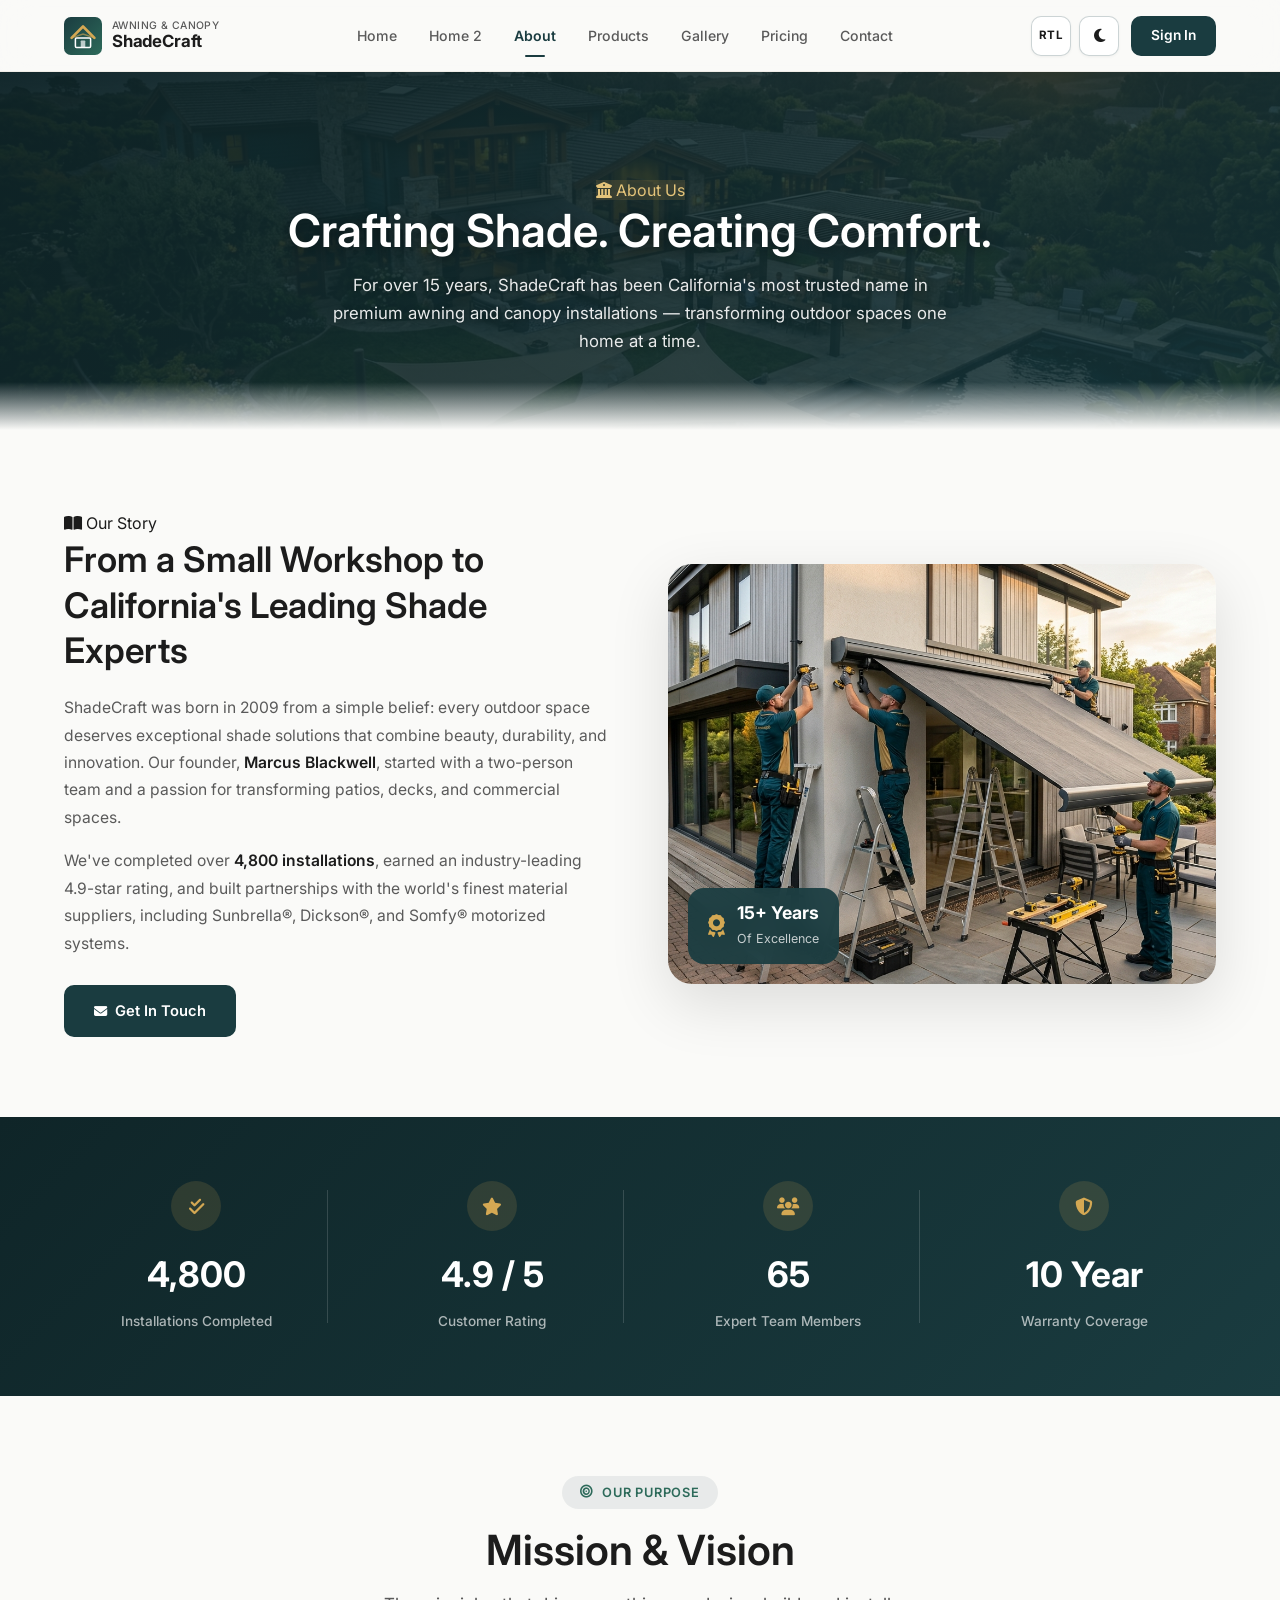
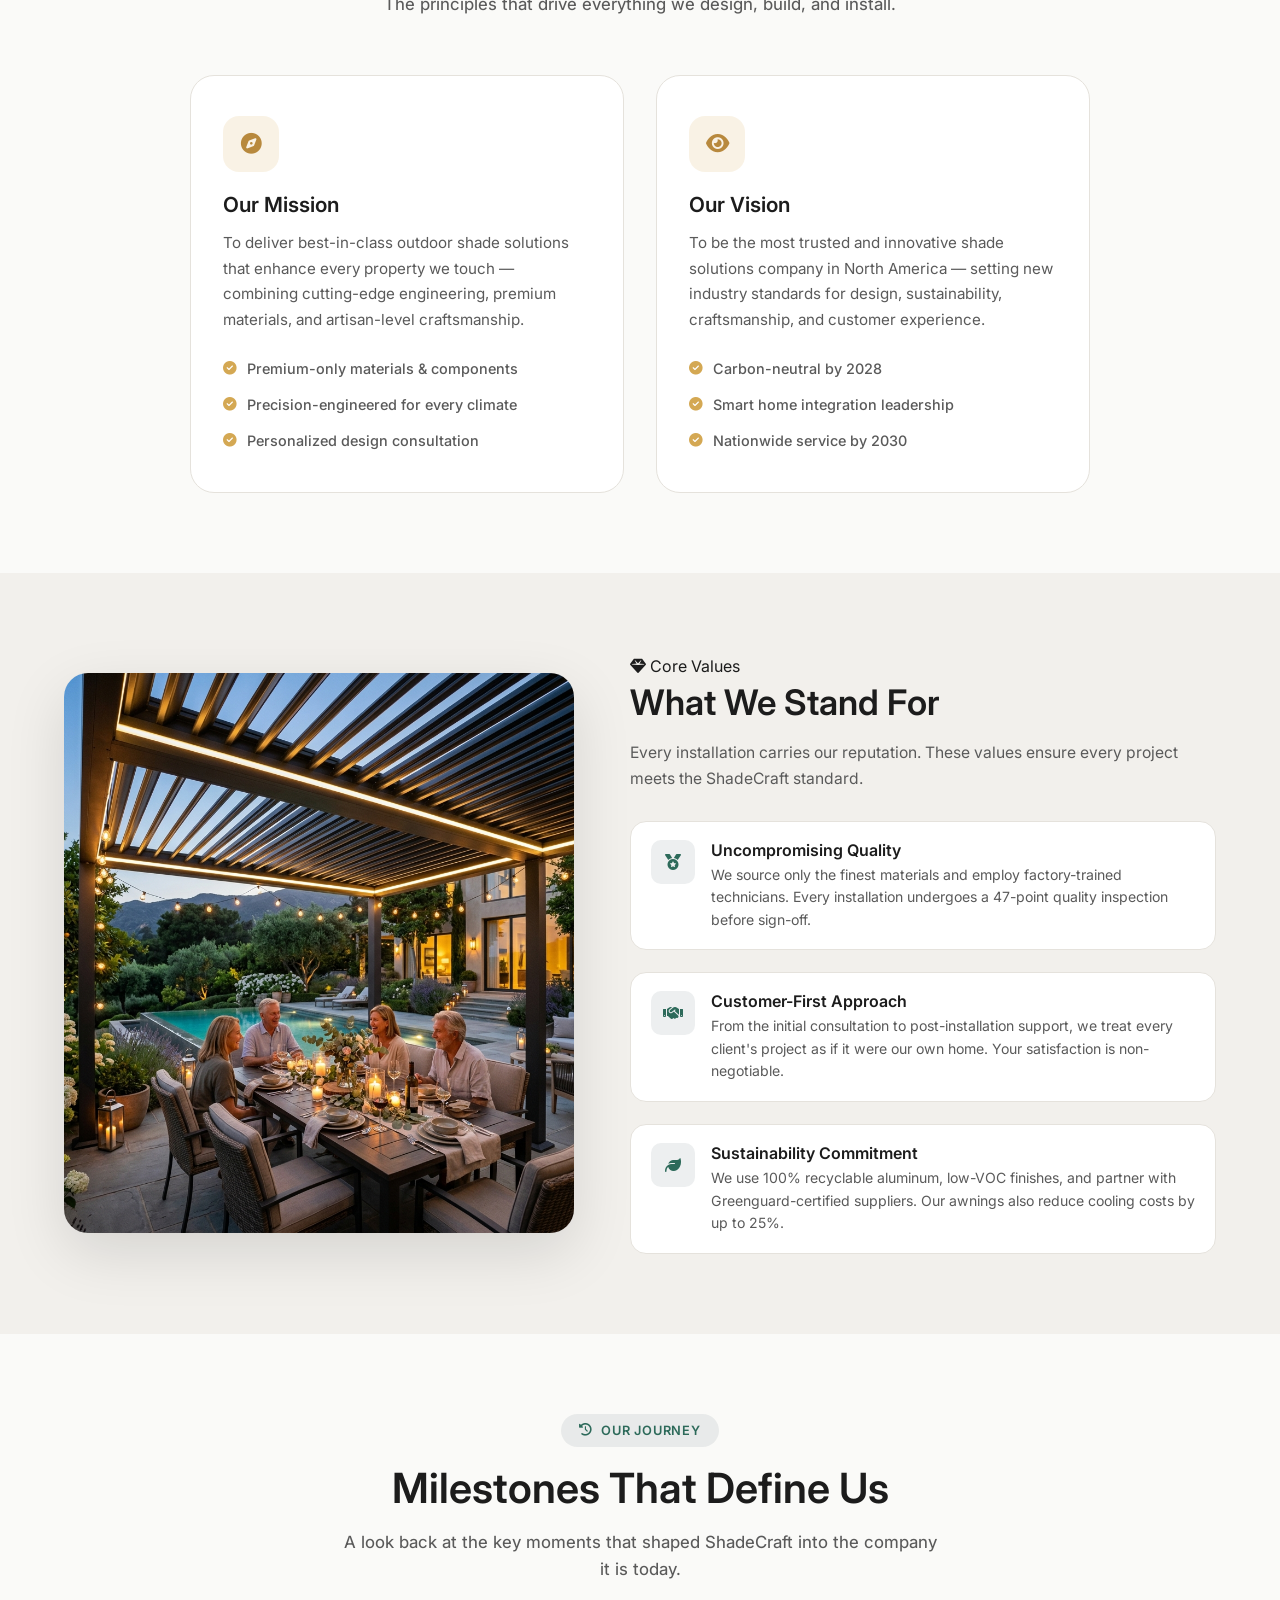
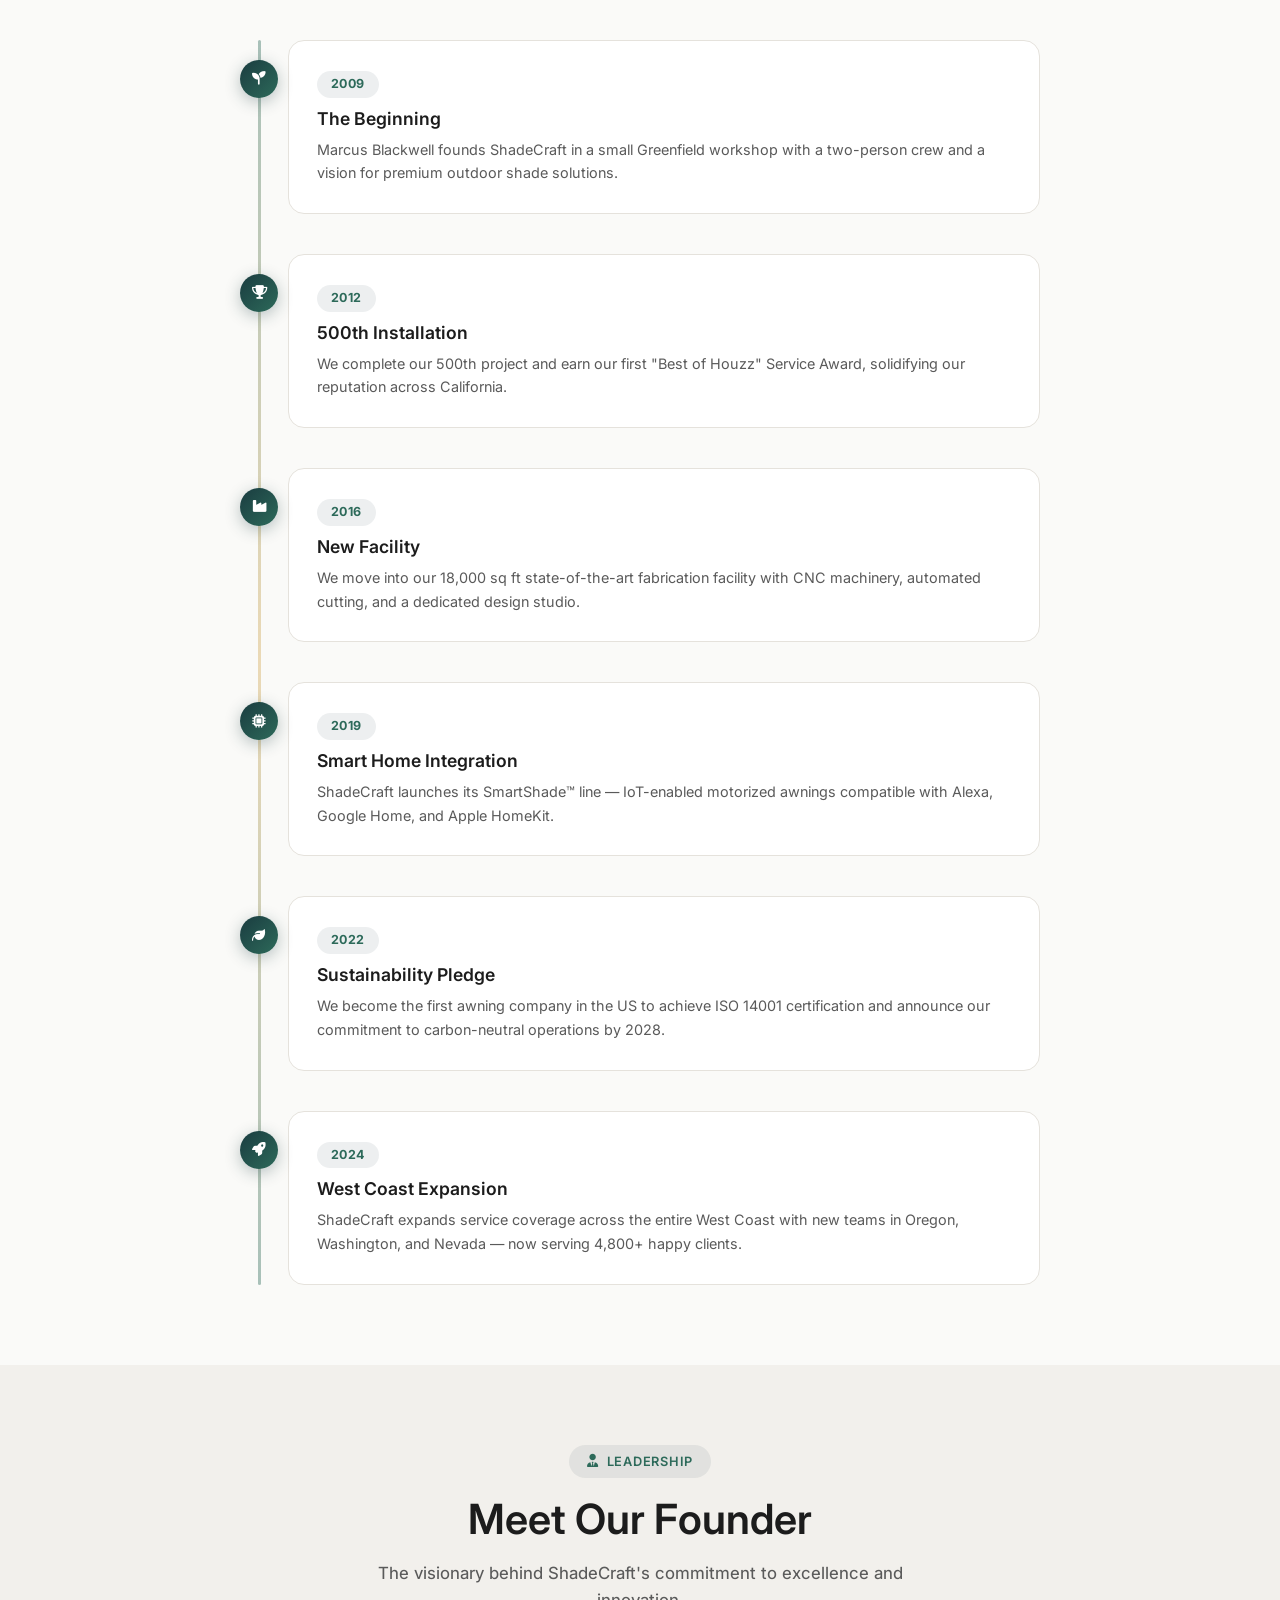
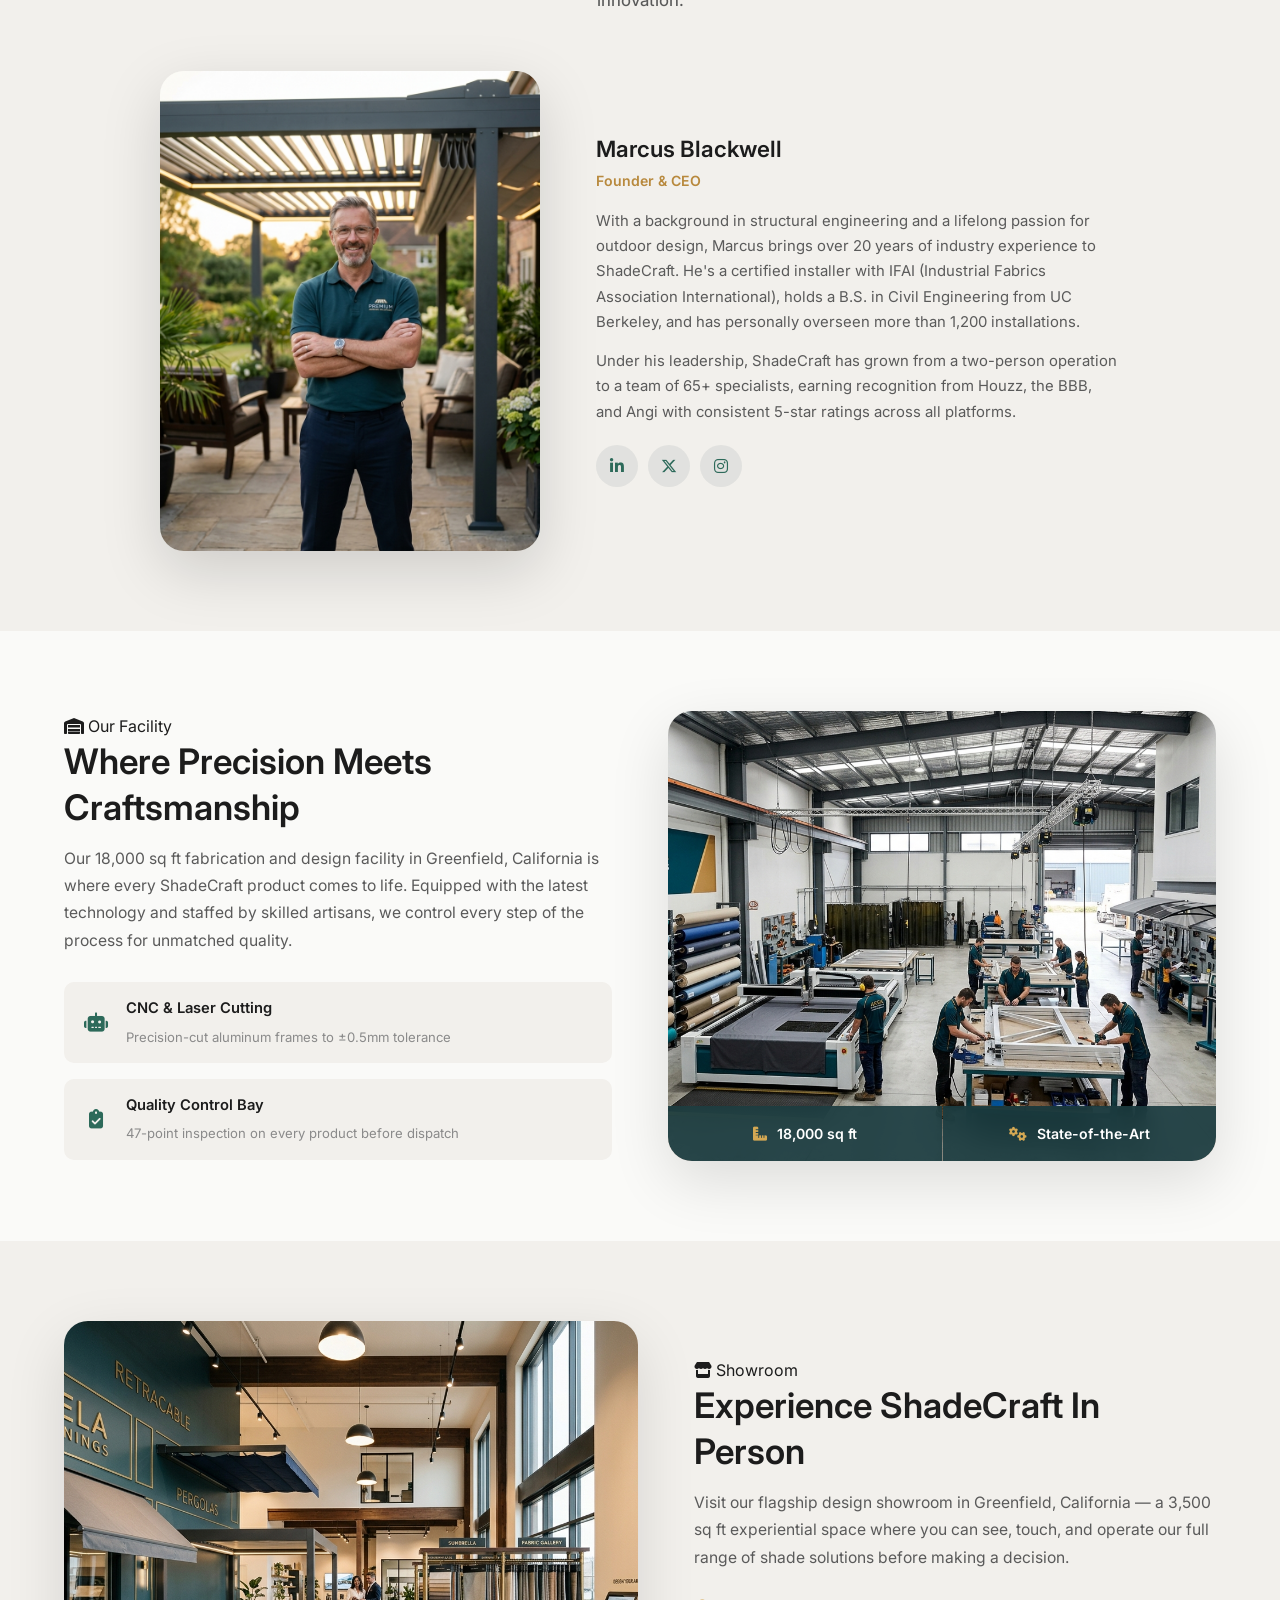
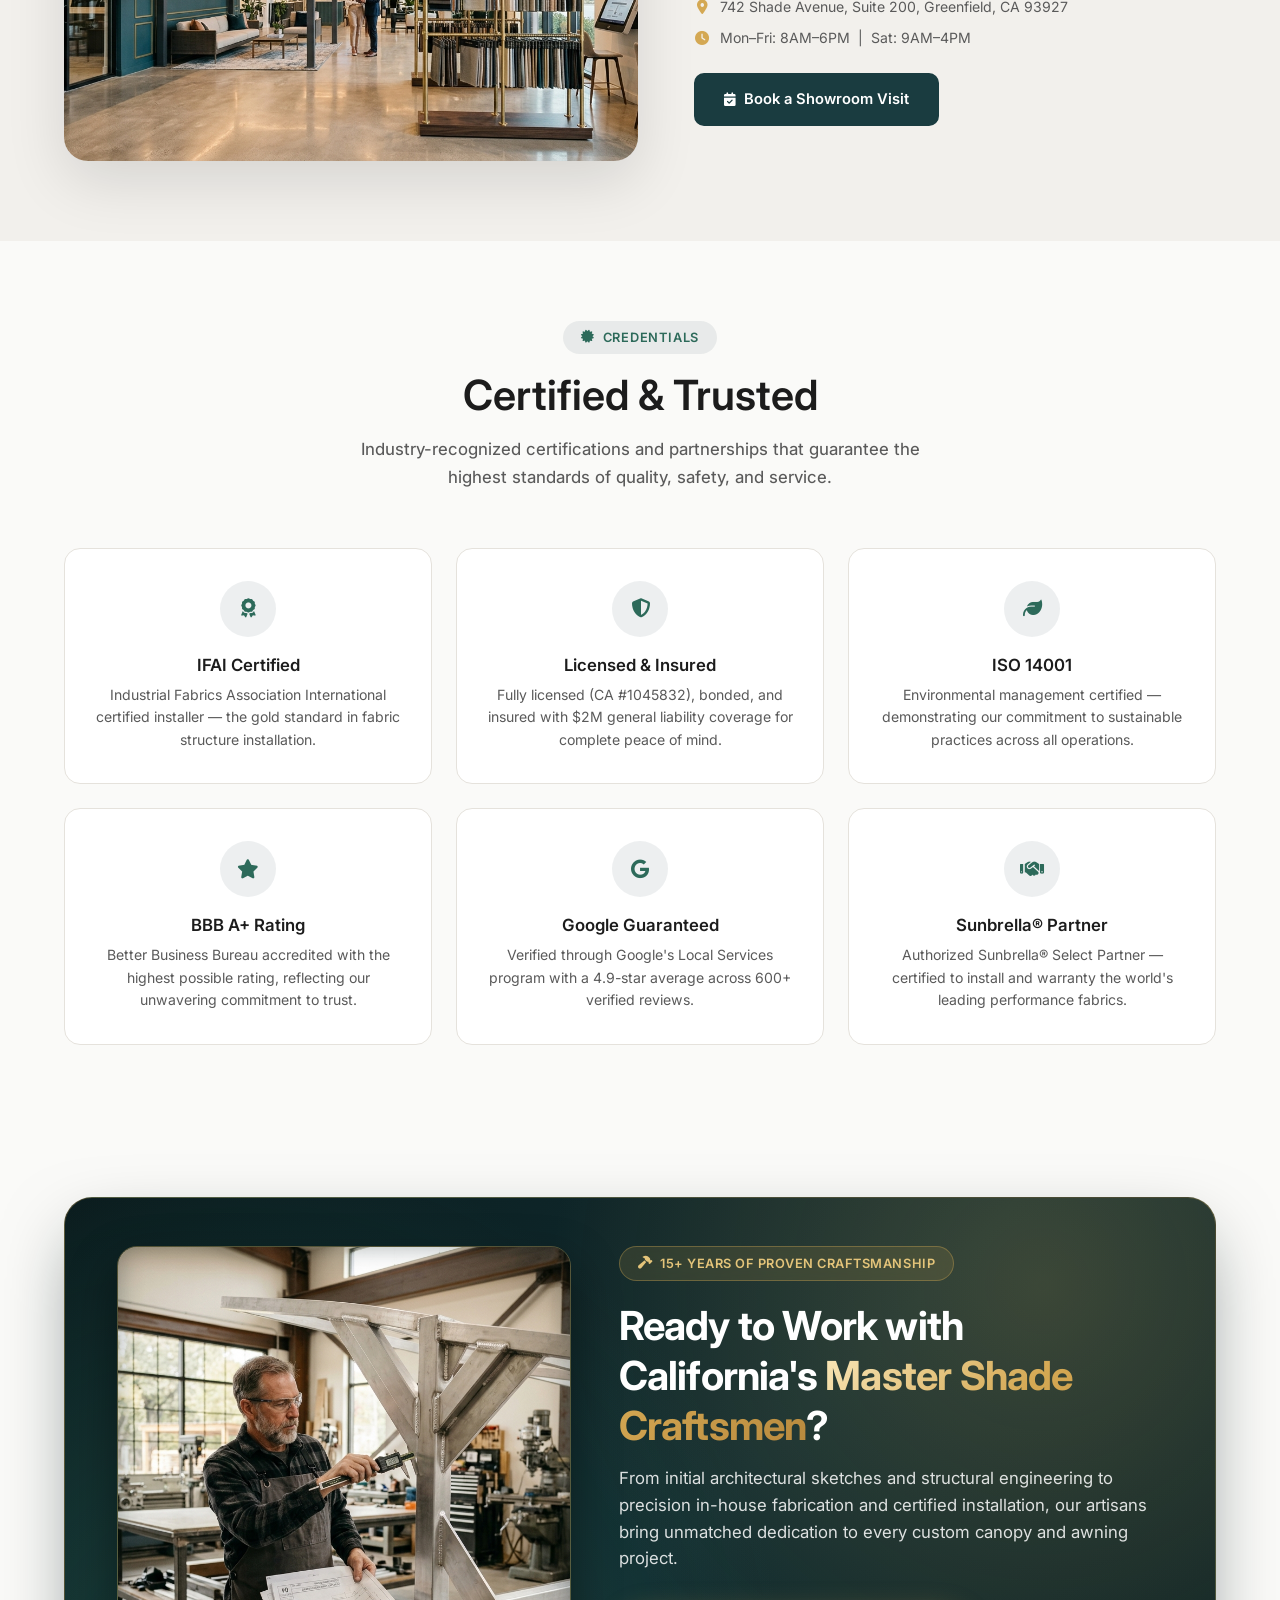
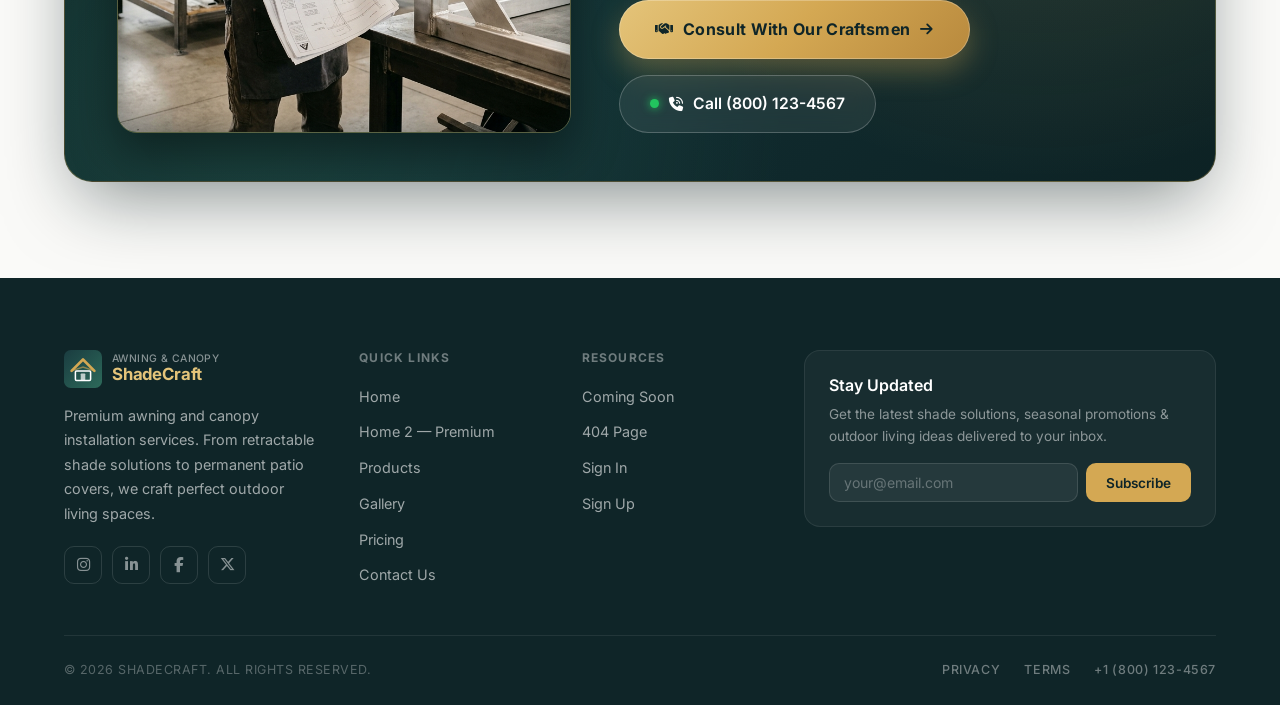
==== commit 4846bffc: "fix: make Our Vision card white background matching Our Mission card" ====
--- a/about.html
+++ b/about.html
@@ -90,14 +90,14 @@
                         <i class="fas fa-compass"></i>
                     </div>
                     <h3>Our Mission</h3>
-                    <p>To deliver best-in-class outdoor shade solutions that enhance every property we touch — combining cutting-edge engineering, premium materials, and artisan-level craftsmanship to create spaces people truly love.</p>
+                    <p>To deliver best-in-class outdoor shade solutions that enhance every property we touch — combining cutting-edge engineering, premium materials, and artisan-level craftsmanship.</p>
                     <ul class="about-mission-list">
                         <li><i class="fas fa-check-circle"></i> Premium-only materials & components</li>
                         <li><i class="fas fa-check-circle"></i> Precision-engineered for every climate</li>
                         <li><i class="fas fa-check-circle"></i> Personalized design consultation</li>
                     </ul>
                 </div>
-                <div class="about-mission-card about-mission-card-highlight fade-up">
+                <div class="about-mission-card fade-up">
                     <div class="about-mission-card-icon">
                         <i class="fas fa-eye"></i>
                     </div>
--- a/style.css
+++ b/style.css
@@ -292,19 +292,42 @@
     display: inline-flex;
     align-items: center;
     justify-content: center;
-    color: var(--text-secondary);
+    color: var(--text);
     transition: all var(--transition);
     font-size: 0.95rem;
-    background: transparent;
-    border: 1px solid var(--border);
+    background: var(--bg-card);
+    border: 1.5px solid rgba(26, 60, 64, 0.22);
+    box-shadow: 0 1px 3px rgba(0, 0, 0, 0.05);
     box-sizing: border-box;
     flex-shrink: 0;
     padding: 0;
 }
 .nav-icon-btn:hover {
     background: var(--bg-alt);
+    color: var(--primary);
+    border-color: var(--primary);
+    transform: translateY(-1px);
+    box-shadow: 0 4px 12px rgba(26, 60, 64, 0.12);
+}
+.dark .nav-icon-btn {
+    background: rgba(255, 255, 255, 0.06);
+    border: 1.5px solid rgba(255, 255, 255, 0.22);
     color: var(--text);
-    border-color: var(--text-muted);
+    box-shadow: 0 1px 3px rgba(0, 0, 0, 0.2);
+}
+.dark .nav-icon-btn:hover {
+    background: rgba(212, 168, 83, 0.12);
+    border-color: var(--secondary);
+    color: var(--secondary);
+    box-shadow: 0 4px 14px rgba(0, 0, 0, 0.4);
+}
+.nav-icon-btn:focus-visible {
+    outline: 2px solid var(--primary);
+    outline-offset: 2px;
+}
+.dark .nav-icon-btn:focus-visible {
+    outline: 2px solid var(--secondary);
+    outline-offset: 2px;
 }
 .dir-indicator {
     font-size: 0.72rem;
@@ -363,10 +386,27 @@
     justify-content: center;
     color: var(--text);
     font-size: 1.1rem;
-    border: 1px solid var(--border);
+    border: 1.5px solid rgba(26, 60, 64, 0.22);
     box-sizing: border-box;
-    background: transparent;
+    background: var(--bg-card);
+    box-shadow: 0 1px 3px rgba(0, 0, 0, 0.05);
     padding: 0;
+    transition: all var(--transition);
+}
+.mobile-menu-btn:hover {
+    background: var(--bg-alt);
+    border-color: var(--primary);
+    color: var(--primary);
+}
+.dark .mobile-menu-btn {
+    background: rgba(255, 255, 255, 0.06);
+    border: 1.5px solid rgba(255, 255, 255, 0.22);
+    color: var(--text);
+}
+.dark .mobile-menu-btn:hover {
+    border-color: var(--secondary);
+    color: var(--secondary);
+    background: rgba(212, 168, 83, 0.12);
 }
 
 /* Mobile Backdrop */
@@ -424,8 +464,17 @@
     color: var(--secondary);
 }
 .mob-link-content { display: flex; align-items: center; gap: 10px; }
-.mob-actions { display: flex; flex-direction: column; gap: 8px; margin-bottom: 16px; }
-.mob-toggles { display: flex; gap: 8px; justify-content: center; }
+.mob-actions { display: flex; flex-direction: column; gap: 10px; margin-top: 6px; margin-bottom: 20px; }
+.mob-toggles { display: flex; gap: 10px; justify-content: center; padding-top: 14px; border-top: 1px solid var(--border); }
+.dark .mobile-menu .btn-secondary {
+    color: var(--secondary-light);
+    border: 1.5px solid var(--secondary);
+    font-weight: 600;
+}
+.dark .mobile-menu .btn-secondary:hover {
+    background: var(--secondary);
+    color: var(--primary-dark) !important;
+}
 
 /* ===== FOOTER ===== */
 .footer {
@@ -889,6 +938,23 @@
 }
 .product-extra-card:hover .product-extra-card-img img {
     transform: scale(1.05);
+}
+.product-extra-card {
+    text-align: center;
+}
+.product-extra-card-body {
+    text-align: center;
+    align-items: center;
+}
+.product-extra-header {
+    display: flex;
+    align-items: center;
+    justify-content: center;
+    gap: 10px;
+    margin-bottom: 10px;
+}
+.product-extra-card-body p {
+    text-align: center;
 }
 @media (max-width: 1024px) {
     .products-extra-grid .product-extra-card {
@@ -3033,12 +3099,13 @@
     .pricing-mobile-tier-tabs {
         display: grid;
         grid-template-columns: repeat(3, 1fr);
-        gap: 6px;
+        gap: 8px;
         background: var(--bg-card);
-        padding: 6px;
+        padding: 10px 8px 8px;
         border-radius: var(--radius-lg);
         border: 1px solid var(--border);
-        margin-bottom: 16px;
+        margin-top: 32px;
+        margin-bottom: 22px;
         box-shadow: 0 4px 16px var(--shadow);
     }
     
@@ -3047,7 +3114,7 @@
         flex-direction: column;
         align-items: center;
         justify-content: center;
-        padding: 10px 6px;
+        padding: 12px 6px;
         background: transparent;
         border: 1px solid transparent;
         border-radius: var(--radius-md);
@@ -3058,6 +3125,11 @@
         font-family: inherit;
     }
     
+    .pricing-mobile-tier-tabs .tier-tab-btn.popular {
+        padding-top: 17px;
+        padding-bottom: 11px;
+    }
+    
     .pricing-mobile-tier-tabs .tier-tab-btn span {
         font-size: 0.85rem;
         font-weight: 700;
@@ -3068,20 +3140,21 @@
     .pricing-mobile-tier-tabs .tier-tab-btn small {
         font-size: 0.72rem;
         color: var(--text-muted);
-        margin-top: 2px;
+        margin-top: 3px;
         font-weight: 500;
     }
     
     .pricing-mobile-tier-tabs .tier-tab-btn .tab-badge {
         position: absolute;
-        top: -6px;
-        font-size: 0.55rem;
+        top: -8px;
+        font-size: 0.58rem;
         font-weight: 800;
-        letter-spacing: 0.05em;
+        letter-spacing: 0.06em;
         background: var(--secondary);
         color: #0a1b1d;
-        padding: 1px 6px;
+        padding: 2px 8px;
         border-radius: var(--radius-full);
+        box-shadow: 0 2px 6px rgba(0, 0, 0, 0.25);
     }
     
     .pricing-mobile-tier-tabs .tier-tab-btn.active {
@@ -3513,7 +3586,7 @@
 .form-grid {
     display: grid;
     grid-template-columns: 1fr 1fr;
-    gap: 16px;
+    gap: 20px 16px;
 }
 .form-group { display: flex; flex-direction: column; gap: 6px; }
 .form-group.full-width { grid-column: 1 / -1; }
@@ -3536,6 +3609,19 @@
     outline: none;
     font-weight: 400;
 }
+.form-group select {
+    appearance: none;
+    -webkit-appearance: none;
+    background-image: url("data:image/svg+xml,%3Csvg xmlns='http://www.w3.org/2000/svg' width='16' height='16' viewBox='0 0 24 24' fill='none' stroke='%235A5A5A' stroke-width='2.5' stroke-linecap='round' stroke-linejoin='round'%3E%3Cpolyline points='6 9 12 15 18 9'%3E%3C/polyline%3E%3C/svg%3E");
+    background-repeat: no-repeat;
+    background-position: right 18px center;
+    background-size: 16px 16px;
+    padding-right: 48px;
+    cursor: pointer;
+}
+.dark .form-group select {
+    background-image: url("data:image/svg+xml,%3Csvg xmlns='http://www.w3.org/2000/svg' width='16' height='16' viewBox='0 0 24 24' fill='none' stroke='%23B5AFA5' stroke-width='2.5' stroke-linecap='round' stroke-linejoin='round'%3E%3Cpolyline points='6 9 12 15 18 9'%3E%3C/polyline%3E%3C/svg%3E");
+}
 .form-group input:focus,
 .form-group select:focus,
 .form-group textarea:focus {
@@ -3611,16 +3697,27 @@
     display: flex;
     align-items: center;
     justify-content: center;
-    border: 1px solid var(--border);
-    color: var(--text-secondary);
+    border: 1.5px solid rgba(26, 60, 64, 0.22);
+    color: var(--text);
     font-size: 0.9rem;
     transition: all var(--transition);
     background: var(--bg-card);
+    box-shadow: 0 1px 3px rgba(0, 0, 0, 0.05);
 }
 .auth-toggle-btn:hover {
     background: var(--bg-alt);
+    color: var(--primary);
+    border-color: var(--primary);
+}
+.dark .auth-toggle-btn {
+    background: rgba(255, 255, 255, 0.06);
+    border: 1.5px solid rgba(255, 255, 255, 0.22);
     color: var(--text);
-    border-color: var(--text-muted);
+}
+.dark .auth-toggle-btn:hover {
+    border-color: var(--secondary);
+    color: var(--secondary);
+    background: rgba(212, 168, 83, 0.12);
 }
 .auth-toggle-btn .dir-indicator {
     font-size: 0.7rem;
@@ -4370,12 +4467,17 @@
     .footer-bottom { flex-direction: column; text-align: center; }
     .footer-bottom-links { justify-content: center; }
     .awning-gallery-grid { grid-template-columns: 1fr; }
+    .awning-gallery-grid > * { max-width: 100% !important; width: 100% !important; }
     .why-us-grid { grid-template-columns: 1fr; }
+    .why-us-grid > *:last-child:nth-child(odd),
+    .why-us-grid > * { max-width: 100% !important; width: 100% !important; }
     .product-extra-card-img { height: 260px !important; }
     .process-timeline { grid-template-columns: 1fr; gap: 24px; }
     .testimonials-grid { grid-template-columns: 1fr; }
+    .testimonials-grid > *:last-child:nth-child(odd),
+    .testimonials-grid > * { max-width: 100% !important; width: 100% !important; }
     .pricing-grid { grid-template-columns: 1fr; }
-    .pricing-card:last-child { max-width: 100%; }
+    .pricing-card:last-child { max-width: 100% !important; }
     .gallery-grid { grid-template-columns: 1fr; }
     .contact-grid { grid-template-columns: 1fr; }
     .contact-info-cards { height: auto; }
@@ -5068,10 +5170,10 @@
     animation: floatPoint 4s ease-in-out infinite;
     backdrop-filter: blur(8px);
 }
-.energy-point:nth-child(1) { top: 50%; right: -20px; transform: translateY(-50%); animation-delay: 0s; }
-.energy-point:nth-child(2) { top: -12px; left: 50%; transform: translateX(-50%); animation-delay: 0.5s; }
-.energy-point:nth-child(3) { top: 50%; left: -20px; transform: translateY(-50%); animation-delay: 1s; }
-.energy-point:nth-child(4) { bottom: -12px; left: 50%; transform: translateX(-50%); animation-delay: 1.5s; }
+.energy-point:nth-child(1) { top: 50%; left: calc(50% + 82px); right: auto; transform: translateY(-50%); animation-delay: 0s; }
+.energy-point:nth-child(2) { bottom: calc(50% + 82px); top: auto; left: 50%; right: auto; transform: translateX(-50%); animation-delay: 0.5s; }
+.energy-point:nth-child(3) { top: 50%; right: calc(50% + 82px); left: auto; transform: translateY(-50%); animation-delay: 1s; }
+.energy-point:nth-child(4) { top: calc(50% + 82px); bottom: auto; left: 50%; right: auto; transform: translateX(-50%); animation-delay: 1.5s; }
 .energy-point i {
     width: 26px;
     height: 26px;
@@ -5124,12 +5226,45 @@
 }
 
 @media (max-width: 968px) {
-    .energy-layout { grid-template-columns: 1fr; }
-    .energy-house-graphic { width: 280px; height: 280px; margin: 0 auto; }
-    .energy-ring-1 { width: 140px; height: 140px; }
-    .energy-ring-2 { width: 200px; height: 200px; }
-    .energy-ring-3 { width: 260px; height: 260px; }
-    .energy-point { font-size: 0.65rem; padding: 6px 10px; }
+    .energy-layout { grid-template-columns: 1fr; gap: 40px; }
+    .energy-house-graphic { width: 320px; height: 320px; margin: 0 auto; }
+    .energy-house-icon { width: 88px; height: 88px; font-size: 2rem; }
+    .energy-ring-1 { width: 150px; height: 150px; }
+    .energy-ring-2 { width: 220px; height: 220px; }
+    .energy-ring-3 { width: 290px; height: 290px; }
+    .energy-point { font-size: 0.74rem; padding: 6px 12px; }
+    .energy-point:nth-child(1) { left: calc(50% + 80px); right: auto; top: 50%; bottom: auto; transform: translateY(-50%); }
+    .energy-point:nth-child(2) { bottom: calc(50% + 80px); top: auto; left: 50%; right: auto; transform: translateX(-50%); }
+    .energy-point:nth-child(3) { right: calc(50% + 80px); left: auto; top: 50%; bottom: auto; transform: translateY(-50%); }
+    .energy-point:nth-child(4) { top: calc(50% + 80px); bottom: auto; left: 50%; right: auto; transform: translateX(-50%); }
+}
+
+@media (max-width: 480px) {
+    .energy-house-graphic { width: 260px; height: 260px; }
+    .energy-house-icon { width: 72px; height: 72px; font-size: 1.6rem; }
+    .energy-ring-1 { width: 120px; height: 120px; }
+    .energy-ring-2 { width: 176px; height: 176px; }
+    .energy-ring-3 { width: 236px; height: 236px; }
+    .energy-point { font-size: 0.65rem; padding: 4px 9px; gap: 6px; }
+    .energy-point i { width: 22px; height: 22px; font-size: 0.72rem; }
+    .energy-point:nth-child(1) { left: calc(50% + 60px); right: auto; top: 50%; bottom: auto; transform: translateY(-50%); }
+    .energy-point:nth-child(2) { bottom: calc(50% + 60px); top: auto; left: 50%; right: auto; transform: translateX(-50%); }
+    .energy-point:nth-child(3) { right: calc(50% + 60px); left: auto; top: 50%; bottom: auto; transform: translateY(-50%); }
+    .energy-point:nth-child(4) { top: calc(50% + 60px); bottom: auto; left: 50%; right: auto; transform: translateX(-50%); }
+}
+
+@media (max-width: 380px) {
+    .energy-house-graphic { width: 230px; height: 230px; }
+    .energy-house-icon { width: 62px; height: 62px; font-size: 1.35rem; }
+    .energy-ring-1 { width: 104px; height: 104px; }
+    .energy-ring-2 { width: 154px; height: 154px; }
+    .energy-ring-3 { width: 206px; height: 206px; }
+    .energy-point { font-size: 0.6rem; padding: 3px 7px; gap: 4px; }
+    .energy-point i { width: 19px; height: 19px; font-size: 0.65rem; }
+    .energy-point:nth-child(1) { left: calc(50% + 48px); }
+    .energy-point:nth-child(2) { bottom: calc(50% + 48px); }
+    .energy-point:nth-child(3) { right: calc(50% + 48px); }
+    .energy-point:nth-child(4) { top: calc(50% + 48px); }
 }
 
 /* ========================================
@@ -5442,7 +5577,9 @@
     object-fit: cover;
 }
 .explorer-panel-content {
-    padding: 40px 40px 40px 0;
+    padding: 40px;
+    padding-inline-start: 0;
+    padding-inline-end: 40px;
 }
 .explorer-panel-content h3 {
     font-size: 1.3rem;
@@ -5764,21 +5901,24 @@
     opacity: 1;
 }
 .about-mission-card-highlight {
-    background: linear-gradient(135deg, var(--primary-dark), var(--primary));
+    background: var(--bg-card);
     border: 1px solid var(--border);
 }
 .about-mission-card-highlight h3,
-.about-mission-card-highlight p {
-    color: #fff;
-}
-.about-mission-card-highlight p {
-    opacity: 0.85;
+.about-mission-card.about-mission-card-highlight h3 {
+    color: var(--text);
+}
+.about-mission-card-highlight p,
+.about-mission-card.about-mission-card-highlight > p,
+.about-mission-card-highlight > p {
+    color: var(--text-secondary) !important;
+    opacity: 1;
 }
 .about-mission-card-highlight:hover {
-    border-color: var(--secondary);
+    border-color: var(--primary-light);
 }
 .about-mission-card-highlight::before {
-    background: linear-gradient(90deg, var(--secondary), var(--secondary-light));
+    background: linear-gradient(90deg, var(--primary-light), var(--secondary));
 }
 .about-mission-card-icon {
     width: 56px;
@@ -5829,12 +5969,6 @@
 .about-mission-list li i {
     color: var(--secondary);
     font-size: 0.85rem;
-}
-.about-mission-card-highlight .about-mission-list li {
-    color: rgba(255,255,255,0.85);
-}
-.about-mission-card-highlight .about-mission-list li i {
-    color: var(--secondary);
 }
 .dark .about-mission-card {
     border-color: var(--border);
@@ -7373,6 +7507,28 @@
 /* RTL Adjustments */
 [dir="rtl"] .hero-nav { right: auto; left: 48px; }
 [dir="rtl"] .back-to-top { right: auto; left: 28px; }
+[dir="rtl"] .hh-trust-pill {
+    left: auto;
+    right: -24px;
+}
+[dir="rtl"] .hh-award-pill {
+    right: auto;
+    left: -20px;
+}
+[dir="rtl"] .hh-card-label {
+    left: auto;
+    right: 14px;
+}
+@media (max-width: 968px) {
+    [dir="rtl"] .hh-trust-pill {
+        left: auto;
+        right: 10px;
+    }
+    [dir="rtl"] .hh-award-pill {
+        right: auto;
+        left: 0;
+    }
+}
 [dir="rtl"] .faq-question { text-align: right; }
 [dir="rtl"] .pricing-features { text-align: right; }
 [dir="rtl"] input[type="tel"],
@@ -7383,77 +7539,114 @@
     text-align: right;
 }
 
+/* Product Explorer (Home 2) in RTL */
+[dir="rtl"] .explorer-panel-content {
+    padding: 40px 0 40px 40px !important;
+    text-align: right;
+}
+[dir="rtl"] .explorer-spec {
+    text-align: right;
+}
+[dir="rtl"] .spec-value {
+    unicode-bidi: isolate;
+}
+
 /* RTL CTA Banners & Card Alignments */
 [dir="rtl"] .product-extra-card {
+    text-align: center !important;
+}
+[dir="rtl"] .product-extra-card-body {
+    text-align: center !important;
+}
+[dir="rtl"] .product-extra-header {
+    justify-content: center;
+}
+
+/* Products CTA Banner in RTL */
+[dir="rtl"] .cta-products .cta-products-card {
     text-align: right !important;
 }
-[dir="rtl"] .product-extra-card-body {
-    text-align: right !important;
-}
-[dir="rtl"] .product-extra-header {
-    flex-direction: row-reverse;
-    justify-content: flex-end;
-}
-
 [dir="rtl"] .cta-products-content {
     text-align: right !important;
-    align-items: flex-end !important;
+    align-items: flex-start !important;
 }
 [dir="rtl"] .cta-products-content .cta-badge {
-    align-self: flex-end !important;
+    align-self: flex-start !important;
 }
 [dir="rtl"] .cta-products-content .cta-actions {
-    justify-content: flex-end !important;
-}
-
+    justify-content: flex-start !important;
+}
+
+/* Home 2 CTA Banner in RTL */
+[dir="rtl"] .cta-home2 .cta-home2-grid {
+    text-align: right !important;
+}
 [dir="rtl"] .cta-home2-content {
     text-align: right !important;
+    align-items: flex-start !important;
 }
 [dir="rtl"] .cta-home2-content .cta-badge {
-    align-self: flex-end !important;
+    align-self: flex-start !important;
 }
 [dir="rtl"] .cta-home2-perks {
-    align-items: flex-end !important;
+    align-items: flex-start !important;
 }
 [dir="rtl"] .cta-perk-item {
-    flex-direction: row-reverse;
+    flex-direction: row;
+    text-align: right;
 }
 [dir="rtl"] .cta-home2-content .cta-actions {
-    justify-content: flex-end !important;
+    justify-content: flex-start !important;
 }
 [dir="rtl"] .cta-consult-card-header {
-    flex-direction: row-reverse;
+    flex-direction: row;
+    justify-content: flex-start;
 }
 [dir="rtl"] .cta-avatar-group {
-    flex-direction: row-reverse;
+    flex-direction: row;
     text-align: right;
 }
 [dir="rtl"] .cta-slot-item {
-    flex-direction: row-reverse;
+    flex-direction: row;
     text-align: right;
 }
-
-[dir="rtl"] .cta-about-wrapper {
+[dir="rtl"] .cta-slot-item div {
+    text-align: right;
+}
+[dir="rtl"] .cta-slot-item strong {
+    unicode-bidi: isolate;
+}
+[dir="rtl"] .cta-consult-card-btn i {
+    transform: scaleX(-1);
+}
+
+/* About CTA Banner in RTL */
+[dir="rtl"] .cta-about .cta-about-wrapper {
     text-align: right !important;
 }
 [dir="rtl"] .cta-about-content {
     text-align: right !important;
+    align-items: flex-start !important;
 }
 [dir="rtl"] .cta-about-content .cta-badge {
-    align-self: flex-end !important;
+    align-self: flex-start !important;
 }
 [dir="rtl"] .cta-about-content .cta-actions {
-    justify-content: flex-end !important;
-}
-
+    justify-content: flex-start !important;
+}
+
+/* Pricing CTA Banner in RTL */
+[dir="rtl"] .cta-pricing .cta-pricing-card {
+    text-align: right !important;
+}
 [dir="rtl"] .cta-pricing-left {
     text-align: right !important;
 }
 [dir="rtl"] .cta-pricing-left .cta-badge {
-    align-self: flex-end !important;
+    align-self: flex-start !important;
 }
 [dir="rtl"] .cta-pricing-badges {
-    align-items: flex-end !important;
+    align-items: flex-start !important;
 }
 [dir="rtl"] .cta-pbadge {
     flex-direction: row-reverse;
@@ -7470,14 +7663,84 @@
     justify-content: flex-end;
 }
 
+/* Gallery CTA Banner in RTL */
+[dir="rtl"] .cta-gallery .cta-gallery-box {
+    text-align: right !important;
+}
 [dir="rtl"] .cta-gallery-content {
     text-align: right !important;
+    align-items: flex-start !important;
 }
 [dir="rtl"] .cta-gallery-content .cta-badge {
-    align-self: flex-end !important;
+    align-self: flex-start !important;
 }
 [dir="rtl"] .cta-gallery-content .cta-actions {
-    justify-content: flex-end !important;
+    justify-content: flex-start !important;
+}
+[dir="rtl"] .cta-gallery-stats {
+    flex-direction: row-reverse;
+}
+
+/* Re-order split grids in RTL for About and Pricing so text is on right and media is on left */
+[dir="rtl"] .cta-about .cta-about-wrapper {
+    grid-template-columns: 1.2fr 1fr;
+}
+[dir="rtl"] .cta-about-media {
+    order: 2;
+}
+[dir="rtl"] .cta-about-content {
+    order: 1;
+}
+
+[dir="rtl"] .cta-pricing .cta-pricing-card {
+    grid-template-columns: 0.9fr 1.2fr;
+}
+[dir="rtl"] .cta-pricing-left {
+    order: 2;
+}
+[dir="rtl"] .cta-pricing-right {
+    order: 1;
+}
+
+[dir="rtl"] .cta-gallery .cta-gallery-box {
+    grid-template-columns: 1fr 1.2fr;
+}
+[dir="rtl"] .cta-gallery-content {
+    order: 2;
+}
+[dir="rtl"] .cta-gallery-visual {
+    order: 1;
+}
+
+[dir="rtl"] .cta-products .cta-products-card {
+    grid-template-columns: 1fr 1.2fr;
+}
+[dir="rtl"] .cta-products-content {
+    order: 2;
+}
+[dir="rtl"] .cta-products-media {
+    order: 1;
+}
+
+@media (max-width: 992px) {
+    [dir="rtl"] .cta-about .cta-about-wrapper,
+    [dir="rtl"] .cta-gallery .cta-gallery-box,
+    [dir="rtl"] .cta-pricing .cta-pricing-card,
+    [dir="rtl"] .cta-products .cta-products-card {
+        grid-template-columns: 1fr !important;
+    }
+    [dir="rtl"] .cta-about-content,
+    [dir="rtl"] .cta-gallery-content,
+    [dir="rtl"] .cta-products-content,
+    [dir="rtl"] .cta-pricing-left {
+        order: 1 !important;
+    }
+    [dir="rtl"] .cta-about-media,
+    [dir="rtl"] .cta-gallery-visual,
+    [dir="rtl"] .cta-products-media,
+    [dir="rtl"] .cta-pricing-right {
+        order: 2 !important;
+    }
 }
 
 /* RTL Form Fields Alignment & Date Picker */
@@ -7494,8 +7757,8 @@
     direction: rtl;
 }
 [dir="rtl"] select {
-    background-position: left 16px center !important;
-    padding-left: 36px !important;
+    background-position: left 18px center !important;
+    padding-left: 48px !important;
     padding-right: 16px !important;
 }
 [dir="rtl"] input[type="date"] {
